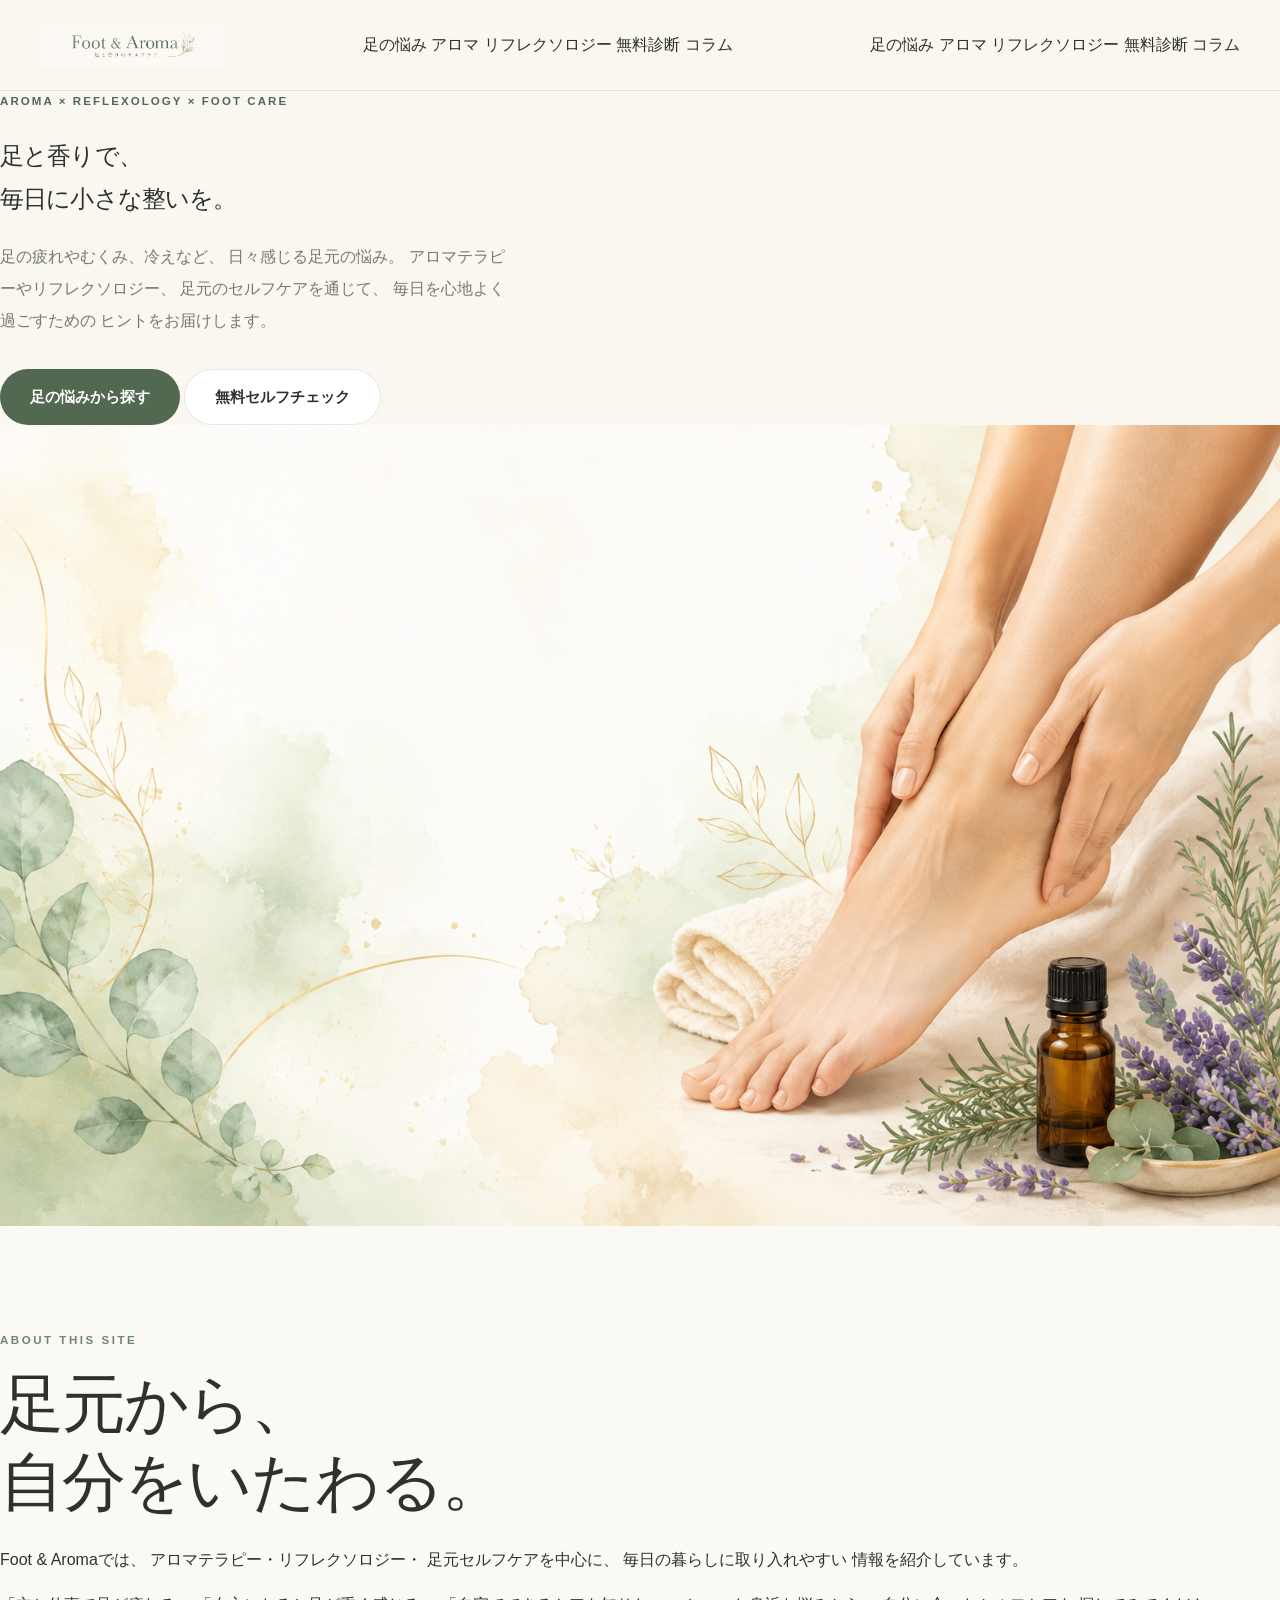
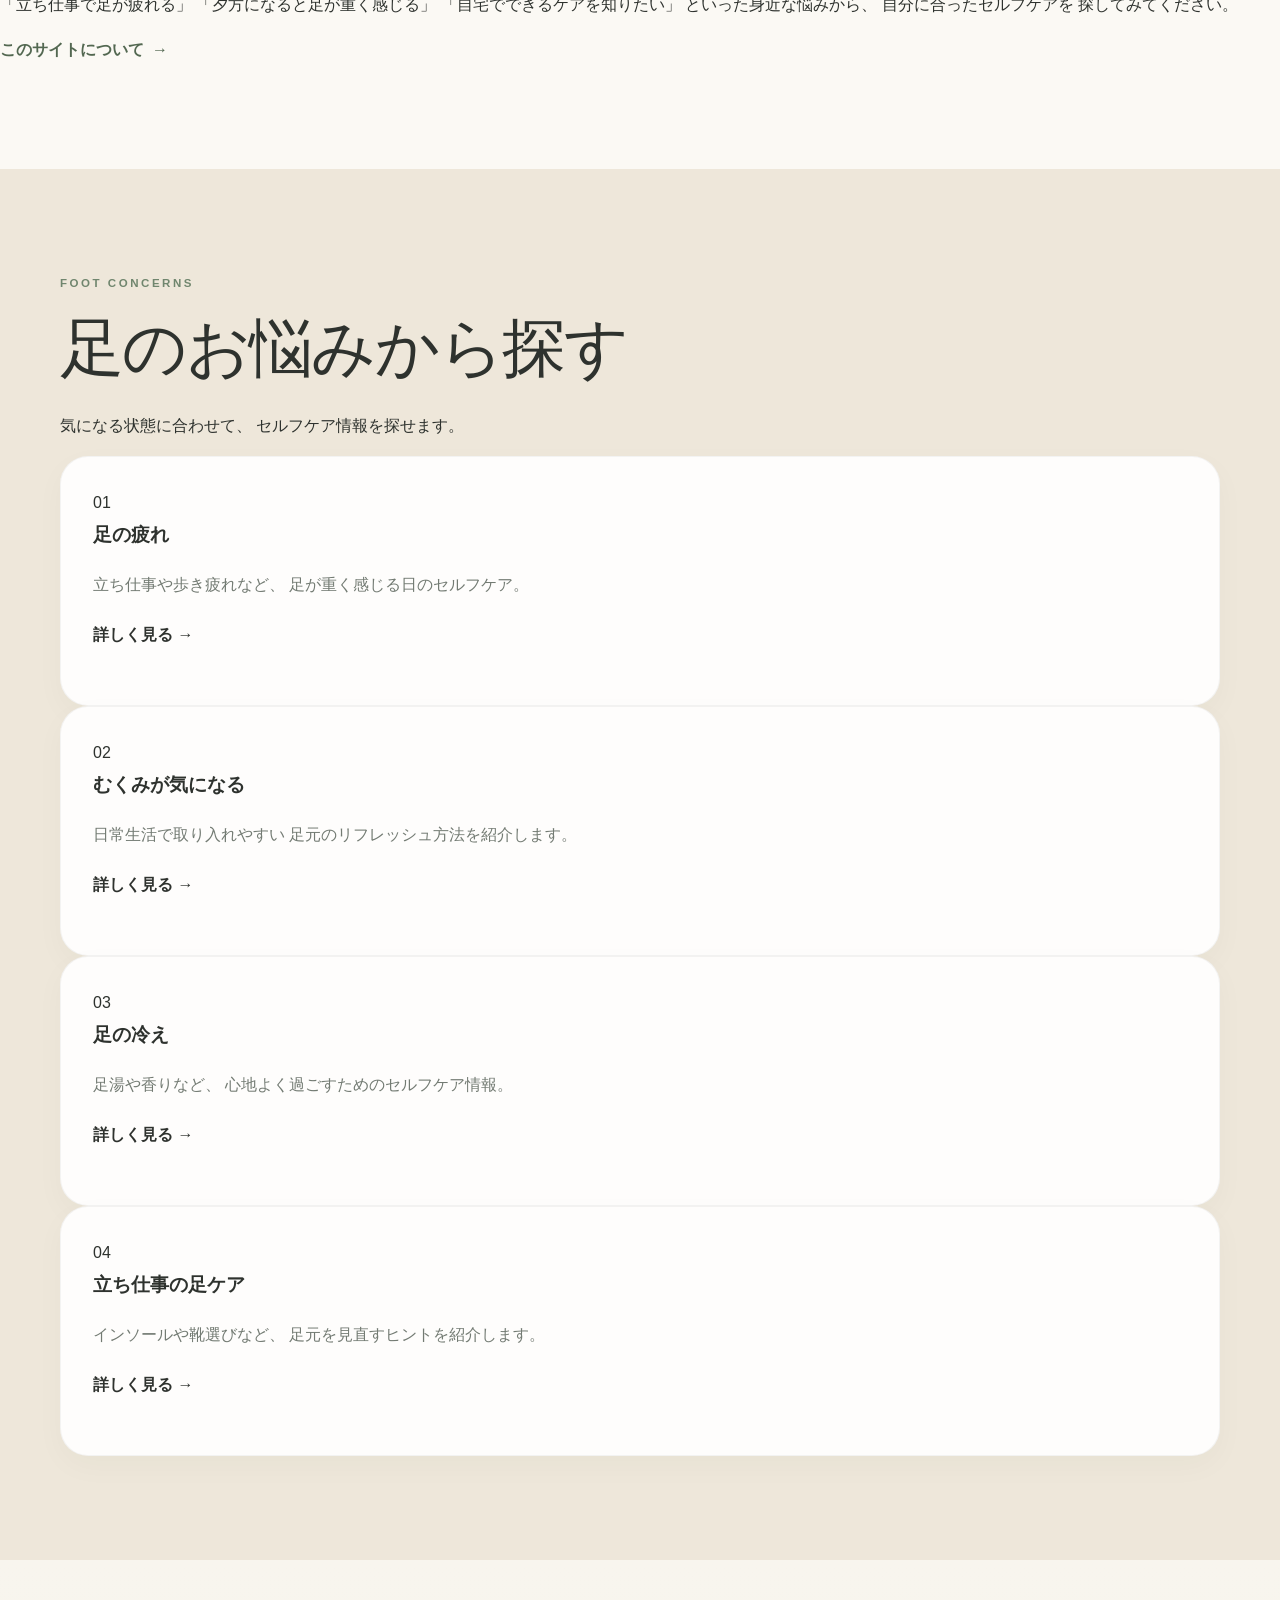
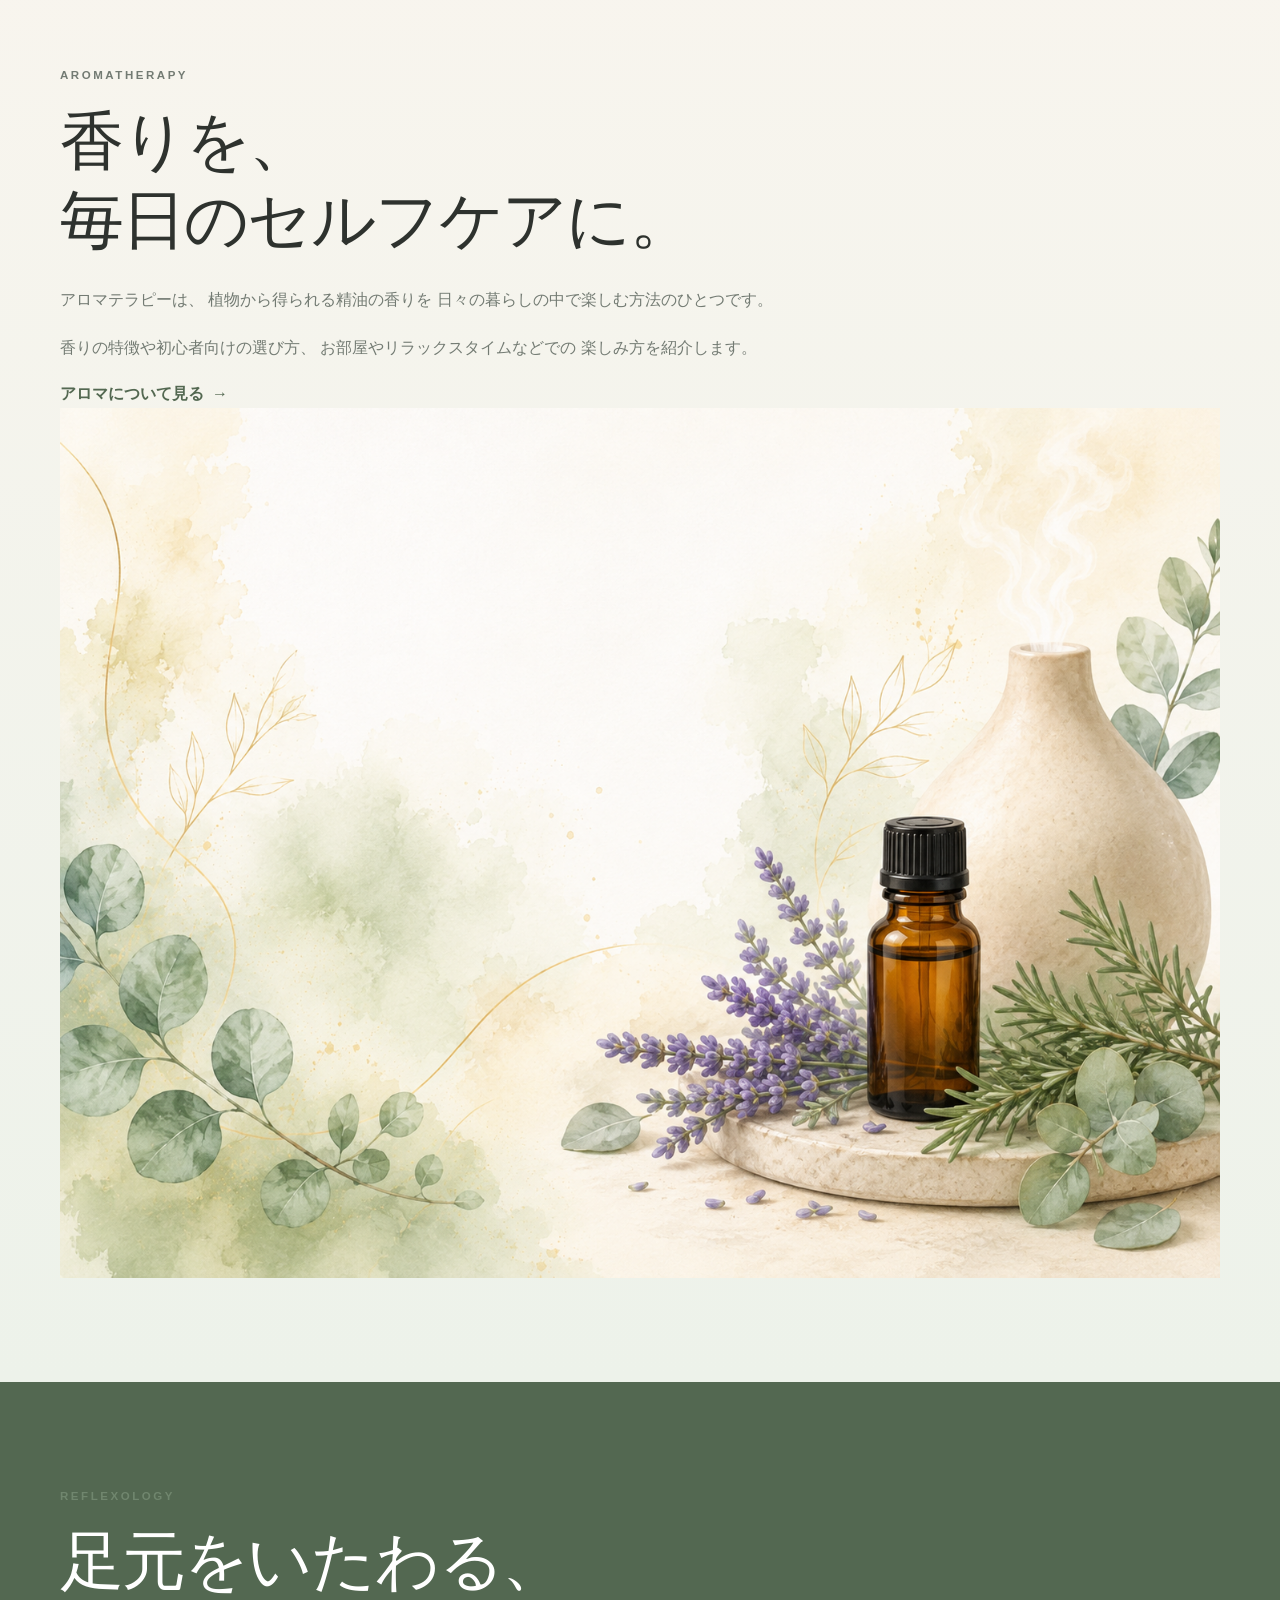
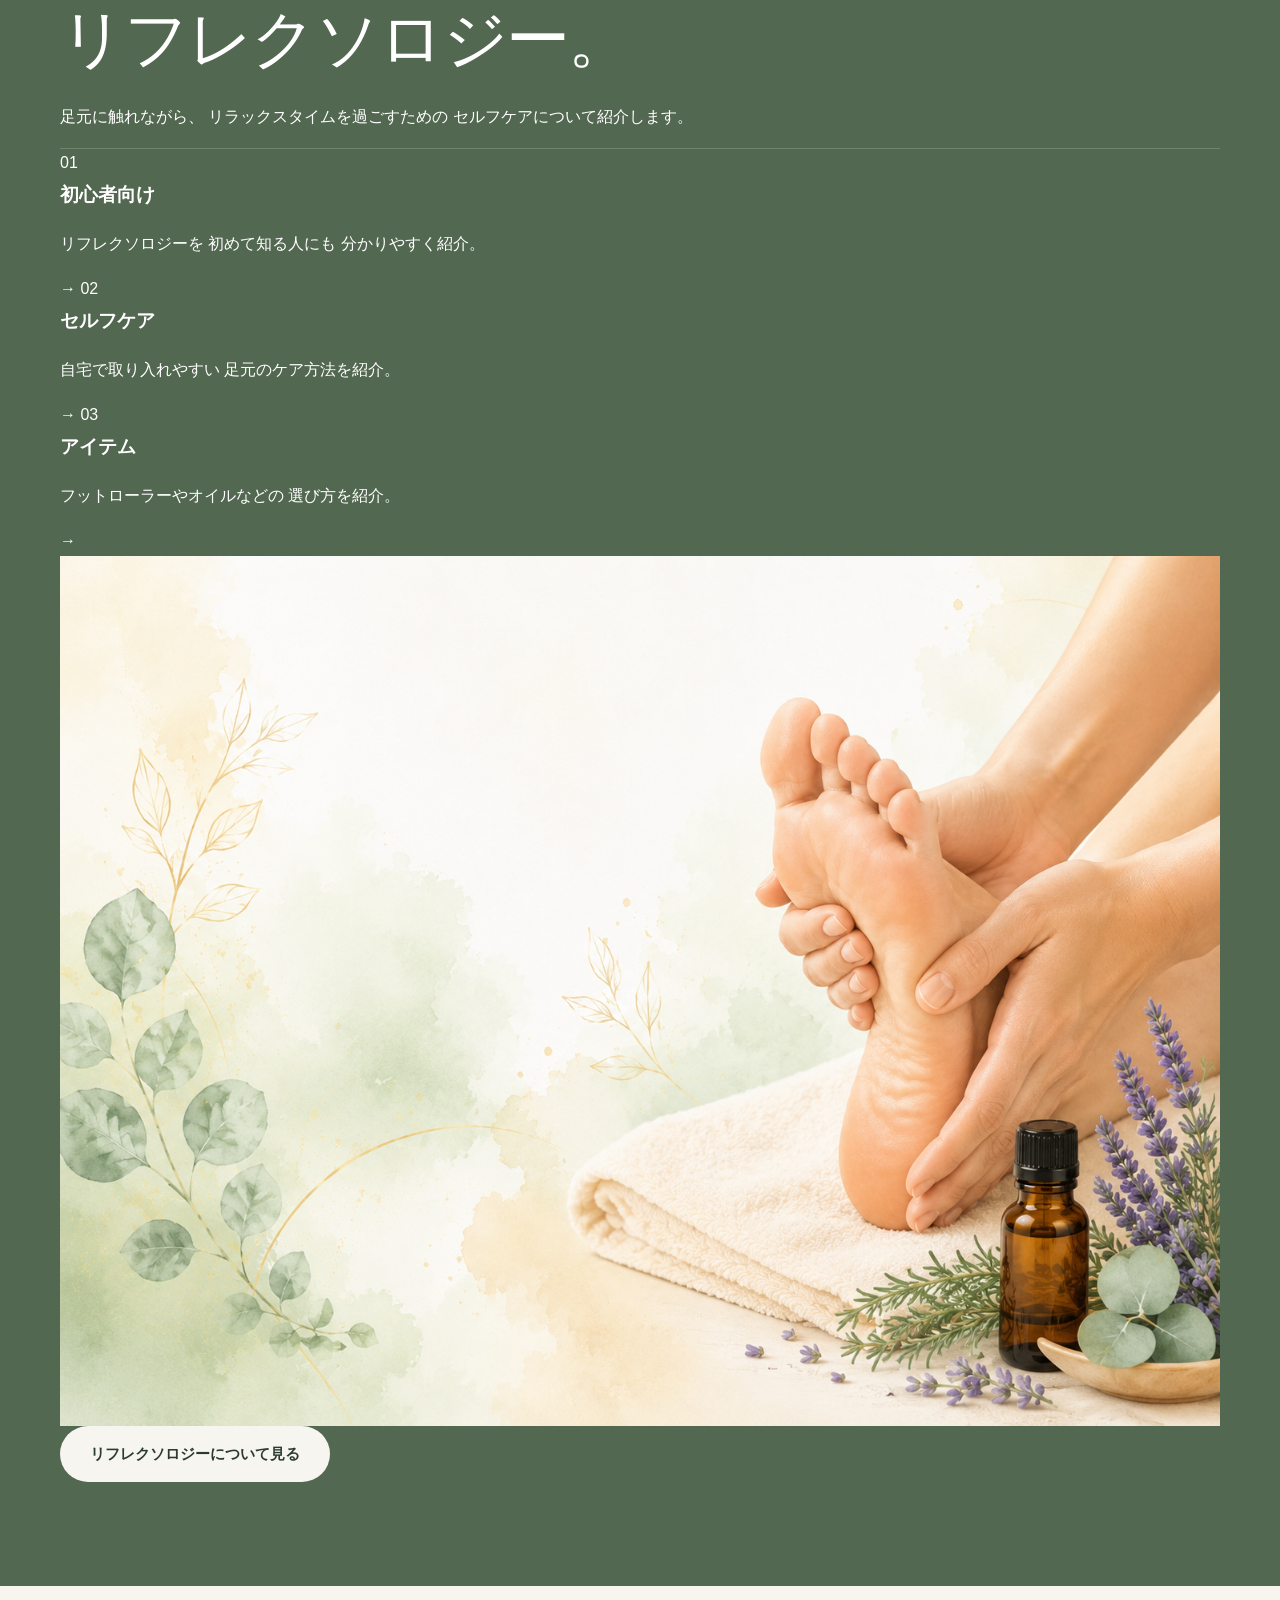
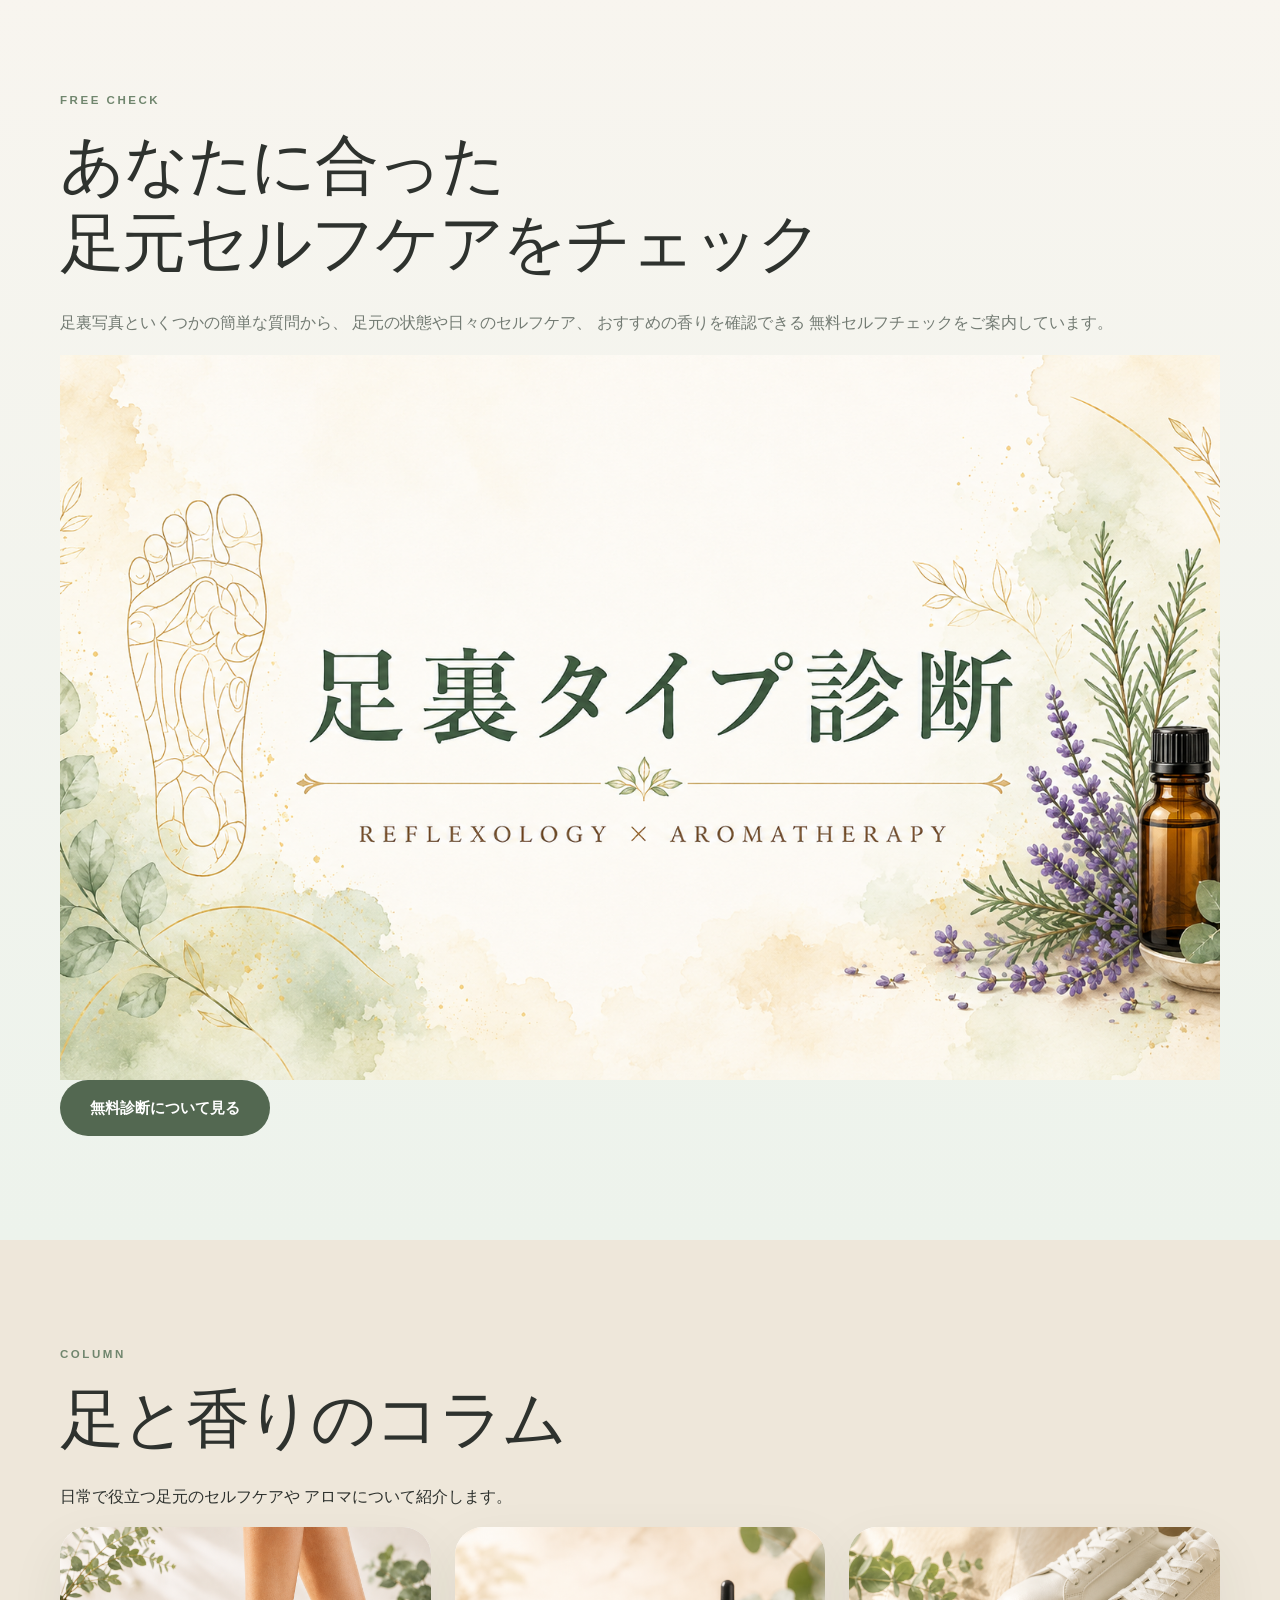
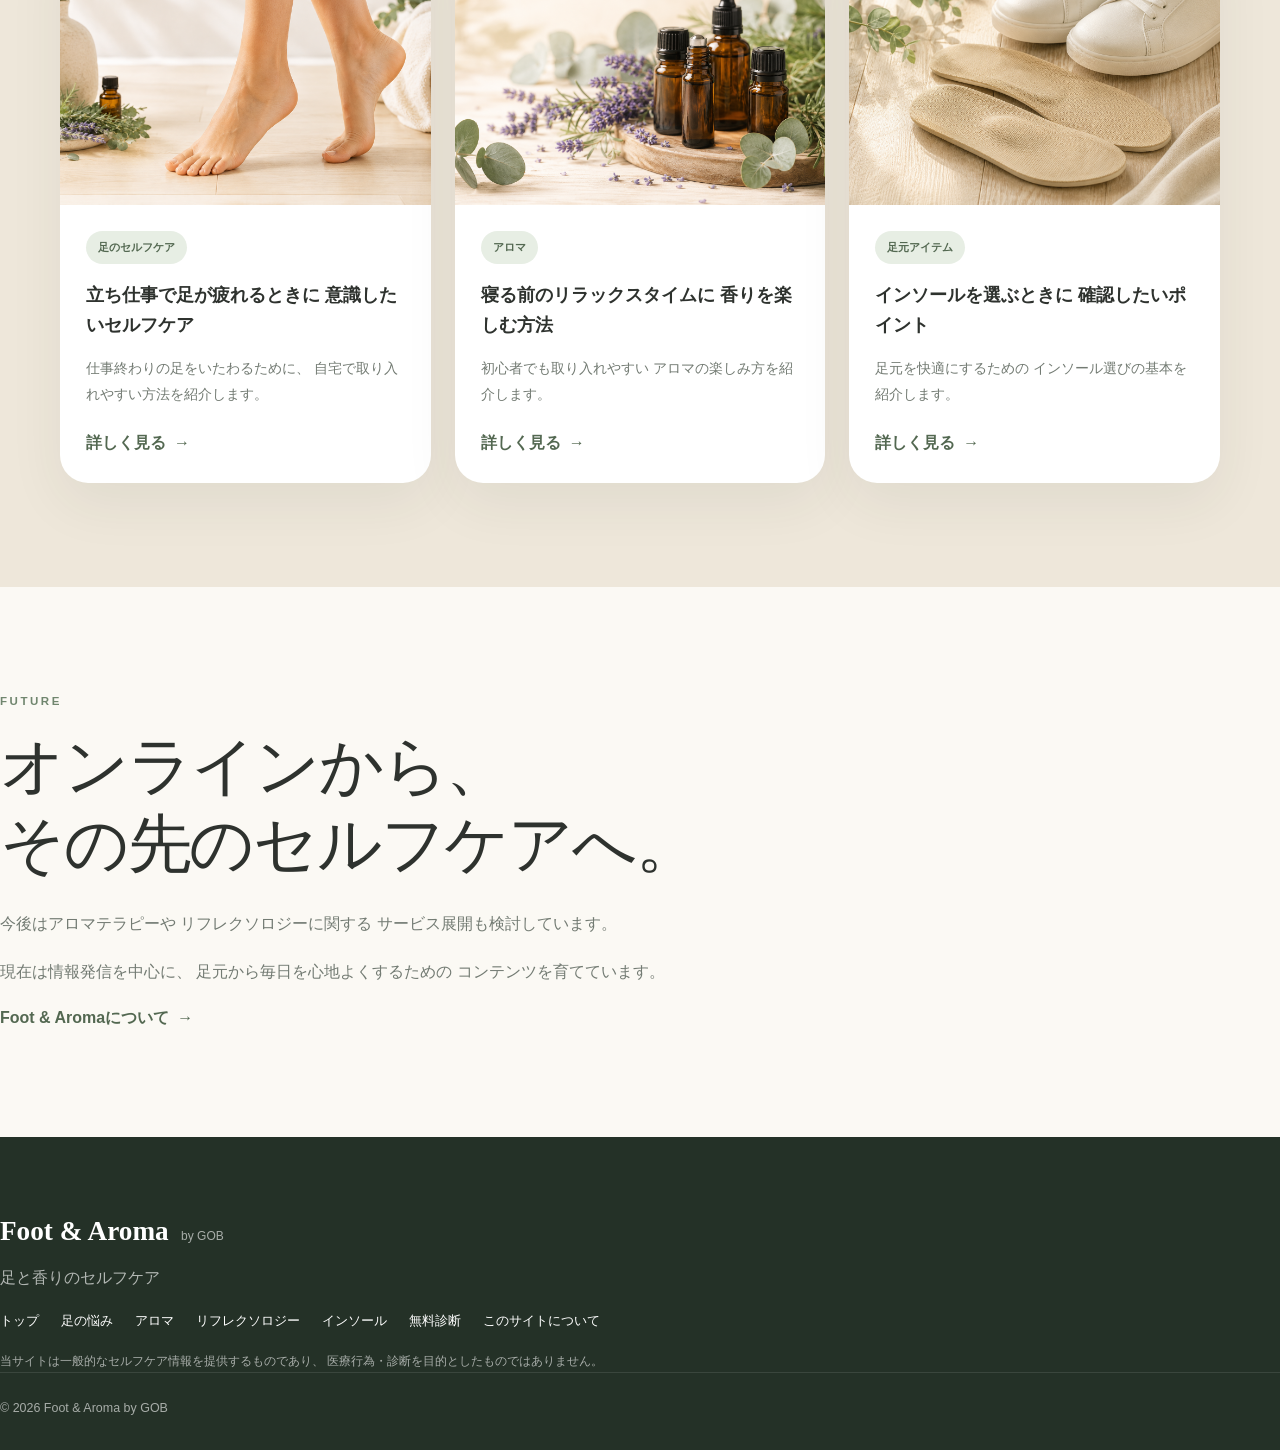
==== index.html @ 0598031c "Refactor HTML structure and content Updated various sections of the HTML document for improved clari" ====
<!DOCTYPE html>
<html lang="ja">
<head>
  <meta charset="UTF-8">

  <meta
    name="viewport"
    content="width=device-width, initial-scale=1.0"
  >

  <title>
    Foot & Aroma by GOB｜アロマ・リフレクソロジー・足元セルフケア
  </title>

  <meta
    name="description"
    content="足の疲れ・むくみ・冷えなど、毎日の足元の悩みに。アロマテラピー、リフレクソロジー、足元セルフケアを通じて、自分に合ったセルフケアを探せる情報サイトです。"
  >

  <link
    rel="canonical"
    href="https://gamikazu.github.io/foot-aroma-site/"
  >

  <meta property="og:type" content="website">
  <meta property="og:locale" content="ja_JP">

  <meta
    property="og:title"
    content="Foot & Aroma by GOB｜足と香りのセルフケア"
  >

  <meta
    property="og:description"
    content="足と香りで、毎日に小さな整いを。"
  >

  <meta
    property="og:url"
    content="https://gamikazu.github.io/foot-aroma-site/"
  >

  <meta
    property="og:site_name"
    content="Foot & Aroma by GOB"
  >

  <meta
    property="og:image"
    content="https://gamikazu.github.io/foot-aroma-site/hero-main.png"
  >

  <meta
    name="twitter:card"
    content="summary_large_image"
  >

  <meta
    name="twitter:title"
    content="Foot & Aroma by GOB"
  >

  <meta
    name="twitter:description"
    content="足と香りで、毎日に小さな整いを。"
  >

  <meta
    name="twitter:image"
    content="https://gamikazu.github.io/foot-aroma-site/hero-main.png"
  >

  <link rel="stylesheet" href="style.css">

  <script type="application/ld+json">
  {
    "@context": "https://schema.org",
    "@type": "WebSite",
    "name": "Foot & Aroma by GOB",
    "alternateName": "Foot & Aroma",
    "url": "https://gamikazu.github.io/foot-aroma-site/",
    "description": "アロマテラピー、リフレクソロジー、足元セルフケアを紹介する情報サイト",
    "inLanguage": "ja"
  }
  </script>
</head>

<body>

  <!-- =========================
       HEADER
  ========================== -->

  <header class="site-header">

    <div class="header-inner">

      <a
        class="site-logo"
        href="index.html"
        aria-label="Foot & Aroma トップ"
      >
        <img
          src="logo-simple.png"
          alt="Foot & Aroma"
        >
      </a>

      <nav
        class="desktop-nav"
        aria-label="メインナビゲーション"
      >
        <a href="#foot-care">足の悩み</a>
        <a href="#aroma">アロマ</a>
        <a href="#reflexology">リフレクソロジー</a>
        <a href="#diagnosis">無料診断</a>
        <a href="#column">コラム</a>
      </nav>

      <button
        class="menu-button"
        type="button"
        aria-label="メニューを開く"
        aria-expanded="false"
      >
        <span></span>
        <span></span>
        <span></span>
      </button>

      <nav
        class="mobile-nav"
        aria-label="スマートフォンメニュー"
      >
        <a href="#foot-care">足の悩み</a>
        <a href="#aroma">アロマ</a>
        <a href="#reflexology">リフレクソロジー</a>
        <a href="#diagnosis">無料診断</a>
        <a href="#column">コラム</a>
      </nav>

    </div>

  </header>


  <main>

    <!-- =========================
         HERO
    ========================== -->

    <section class="hero-section">

      <div class="hero-card">

        <div class="hero-copy">

          <p class="eyebrow">
            AROMA × REFLEXOLOGY × FOOT CARE
          </p>

          <h1>
            足と香りで、<br>
            毎日に小さな整いを。
          </h1>

          <p class="hero-description">
            足の疲れやむくみ、冷えなど、
            日々感じる足元の悩み。
            アロマテラピーやリフレクソロジー、
            足元のセルフケアを通じて、
            毎日を心地よく過ごすための
            ヒントをお届けします。
          </p>

          <div class="hero-buttons">

            <a
              href="foot-care.html"
              class="button button-primary"
            >
              足の悩みから探す
            </a>

            <a
              href="diagnosis.html"
              class="button button-secondary"
            >
              無料セルフチェック
            </a>

          </div>

        </div>

        <div class="hero-image-wrap">

          <img
            src="hero-main.png"
            alt="足元とアロマを組み合わせたセルフケアのイメージ"
            fetchpriority="high"
            decoding="async"
          >

        </div>

      </div>

    </section>


    <!-- =========================
         ABOUT
    ========================== -->

    <section class="section about-section">

      <div class="content-narrow">

        <p class="section-label">
          ABOUT THIS SITE
        </p>

        <h2 class="section-title">
          足元から、<br>
          自分をいたわる。
        </h2>

        <div class="long-copy">

          <p>
            Foot & Aromaでは、
            アロマテラピー・リフレクソロジー・
            足元セルフケアを中心に、
            毎日の暮らしに取り入れやすい
            情報を紹介しています。
          </p>

          <p>
            「立ち仕事で足が疲れる」
            「夕方になると足が重く感じる」
            「自宅でできるケアを知りたい」
            といった身近な悩みから、
            自分に合ったセルフケアを
            探してみてください。
          </p>

        </div>

        <a
          href="about.html"
          class="text-link"
        >
          このサイトについて
          <span>→</span>
        </a>

      </div>

    </section>


    <!-- =========================
         CONCERNS
    ========================== -->

    <section
      id="foot-care"
      class="section concerns-section"
    >

      <div class="container">

        <div class="section-header">

          <div>

            <p class="section-label">
              FOOT CONCERNS
            </p>

            <h2 class="section-title">
              足のお悩みから探す
            </h2>

          </div>

          <p class="section-subcopy">
            気になる状態に合わせて、
            セルフケア情報を探せます。
          </p>

        </div>


        <div class="concerns-grid">

          <a
            href="foot-care.html#fatigue"
            class="concern-card"
          >

            <div class="concern-card-title">
              <span>01</span>
              <h3>足の疲れ</h3>
            </div>

            <p>
              立ち仕事や歩き疲れなど、
              足が重く感じる日のセルフケア。
            </p>

            <strong>
              詳しく見る →
            </strong>

          </a>


          <a
            href="foot-care.html#swelling"
            class="concern-card"
          >

            <div class="concern-card-title">
              <span>02</span>
              <h3>むくみが気になる</h3>
            </div>

            <p>
              日常生活で取り入れやすい
              足元のリフレッシュ方法を紹介します。
            </p>

            <strong>
              詳しく見る →
            </strong>

          </a>


          <a
            href="foot-care.html#cold"
            class="concern-card"
          >

            <div class="concern-card-title">
              <span>03</span>
              <h3>足の冷え</h3>
            </div>

            <p>
              足湯や香りなど、
              心地よく過ごすためのセルフケア情報。
            </p>

            <strong>
              詳しく見る →
            </strong>

          </a>


          <a
            href="foot-care.html#standing"
            class="concern-card"
          >

            <div class="concern-card-title">
              <span>04</span>
              <h3>立ち仕事の足ケア</h3>
            </div>

            <p>
              インソールや靴選びなど、
              足元を見直すヒントを紹介します。
            </p>

            <strong>
              詳しく見る →
            </strong>

          </a>

        </div>

      </div>

    </section>


    <!-- =========================
         AROMA
    ========================== -->

    <section
      id="aroma"
      class="section aroma-section"
    >

      <div class="container">

        <div class="editorial-panel">

          <div class="editorial-copy">

            <p class="section-label">
              AROMATHERAPY
            </p>

            <h2 class="section-title">
              香りを、<br>
              毎日のセルフケアに。
            </h2>

            <p>
              アロマテラピーは、
              植物から得られる精油の香りを
              日々の暮らしの中で楽しむ方法のひとつです。
            </p>

            <p>
              香りの特徴や初心者向けの選び方、
              お部屋やリラックスタイムなどでの
              楽しみ方を紹介します。
            </p>

            <a
              href="aroma.html"
              class="text-link"
            >
              アロマについて見る
              <span>→</span>
            </a>

          </div>

          <a
            href="aroma.html"
            class="editorial-image clickable-image"
            aria-label="アロマについて見る"
          >

            <img
              src="category-aroma.png"
              alt="ラベンダーと精油を使ったアロマテラピー"
              loading="lazy"
              decoding="async"
            >

          </a>

        </div>

      </div>

    </section>


    <!-- =========================
         REFLEXOLOGY
    ========================== -->

    <section
      id="reflexology"
      class="section reflexology-section"
    >

      <div class="container">

        <div class="reflexology-heading">

          <div>

            <p class="section-label light-label">
              REFLEXOLOGY
            </p>

            <h2 class="section-title light-title">
              足元をいたわる、<br>
              リフレクソロジー。
            </h2>

          </div>

          <p>
            足元に触れながら、
            リラックスタイムを過ごすための
            セルフケアについて紹介します。
          </p>

        </div>


        <div class="reflexology-content">

          <div class="reflexology-list">

            <a
              href="reflexology.html"
              class="reflexology-item"
            >

              <span class="item-number">01</span>

              <div>
                <h3>初心者向け</h3>

                <p>
                  リフレクソロジーを
                  初めて知る人にも
                  分かりやすく紹介。
                </p>
              </div>

              <span class="item-arrow">→</span>

            </a>


            <a
              href="reflexology.html"
              class="reflexology-item"
            >

              <span class="item-number">02</span>

              <div>
                <h3>セルフケア</h3>

                <p>
                  自宅で取り入れやすい
                  足元のケア方法を紹介。
                </p>
              </div>

              <span class="item-arrow">→</span>

            </a>


            <a
              href="reflexology.html"
              class="reflexology-item"
            >

              <span class="item-number">03</span>

              <div>
                <h3>アイテム</h3>

                <p>
                  フットローラーやオイルなどの
                  選び方を紹介。
                </p>
              </div>

              <span class="item-arrow">→</span>

            </a>

          </div>


          <a
            href="reflexology.html"
            class="reflexology-image clickable-image"
            aria-label="リフレクソロジーについて見る"
          >

            <img
              src="category-reflexology.png"
              alt="足元をケアするリフレクソロジー"
              loading="lazy"
              decoding="async"
            >

          </a>

        </div>


        <a
          href="reflexology.html"
          class="button button-light reflexology-button"
        >
          リフレクソロジーについて見る
        </a>

      </div>

    </section>


    <!-- =========================
         FREE CHECK
    ========================== -->

    <section
      id="diagnosis"
      class="section diagnosis-section"
    >

      <div class="container">

        <div class="diagnosis-panel">

          <div class="diagnosis-copy">

            <p class="section-label">
              FREE CHECK
            </p>

            <h2 class="section-title">
              あなたに合った<br>
              足元セルフケアをチェック
            </h2>

            <p>
              足裏写真といくつかの簡単な質問から、
              足元の状態や日々のセルフケア、
              おすすめの香りを確認できる
              無料セルフチェックをご案内しています。
            </p>

          </div>


          <a
            href="diagnosis.html"
            class="diagnosis-image clickable-image"
            aria-label="無料診断について見る"
          >

            <img
              src="diagnosis-banner.png"
              alt="足裏タイプ診断とアロマテラピー"
              loading="lazy"
              decoding="async"
            >

          </a>


          <div class="diagnosis-button-wrap">

            <a
              href="diagnosis.html"
              class="button button-primary"
            >
              無料診断について見る
            </a>

          </div>

        </div>

      </div>

    </section>


    <!-- =========================
         COLUMN
    ========================== -->

    <section
      id="column"
      class="section column-section"
    >

      <div class="container">

        <div class="section-header">

          <div>

            <p class="section-label">
              COLUMN
            </p>

            <h2 class="section-title">
              足と香りのコラム
            </h2>

          </div>

          <p class="section-subcopy">
            日常で役立つ足元のセルフケアや
            アロマについて紹介します。
          </p>

        </div>


        <div class="column-grid">

          <article class="column-card">

            <a
              href="foot-care.html#fatigue"
              class="column-image clickable-image"
            >

              <img
                src="column-footcare.png"
                alt="足の疲れや立ち仕事後のセルフケア"
                loading="lazy"
              >

            </a>

            <div class="column-body">

              <span class="category-badge">
                足のセルフケア
              </span>

              <h3>
                立ち仕事で足が疲れるときに
                意識したいセルフケア
              </h3>

              <p>
                仕事終わりの足をいたわるために、
                自宅で取り入れやすい方法を紹介します。
              </p>

              <a
                href="foot-care.html#fatigue"
                class="text-link"
              >
                詳しく見る
                <span>→</span>
              </a>

            </div>

          </article>


          <article class="column-card">

            <a
              href="aroma.html"
              class="column-image clickable-image"
            >

              <img
                src="column-aroma.png"
                alt="アロマオイルとラベンダー"
                loading="lazy"
              >

            </a>

            <div class="column-body">

              <span class="category-badge">
                アロマ
              </span>

              <h3>
                寝る前のリラックスタイムに
                香りを楽しむ方法
              </h3>

              <p>
                初心者でも取り入れやすい
                アロマの楽しみ方を紹介します。
              </p>

              <a
                href="aroma.html"
                class="text-link"
              >
                詳しく見る
                <span>→</span>
              </a>

            </div>

          </article>


          <article class="column-card">

            <a
              href="insole.html"
              class="column-image clickable-image"
            >

              <img
                src="column-insole.png"
                alt="靴とインソール"
                loading="lazy"
              >

            </a>

            <div class="column-body">

              <span class="category-badge">
                足元アイテム
              </span>

              <h3>
                インソールを選ぶときに
                確認したいポイント
              </h3>

              <p>
                足元を快適にするための
                インソール選びの基本を紹介します。
              </p>

              <a
                href="insole.html"
                class="text-link"
              >
                詳しく見る
                <span>→</span>
              </a>

            </div>

          </article>

        </div>

      </div>

    </section>


    <!-- =========================
         FUTURE
    ========================== -->

    <section class="section future-section">

      <div class="content-narrow">

        <p class="section-label">
          FUTURE
        </p>

        <h2 class="section-title">
          オンラインから、<br>
          その先のセルフケアへ。
        </h2>

        <div class="long-copy">

          <p>
            今後はアロマテラピーや
            リフレクソロジーに関する
            サービス展開も検討しています。
          </p>

          <p>
            現在は情報発信を中心に、
            足元から毎日を心地よくするための
            コンテンツを育てています。
          </p>

        </div>

        <a
          href="about.html"
          class="text-link"
        >
          Foot & Aromaについて
          <span>→</span>
        </a>

      </div>

    </section>

  </main>


  <!-- =========================
       FOOTER
  ========================== -->

  <footer class="site-footer">

    <div class="footer-inner">

      <div class="footer-brand">

        <strong>
          Foot & Aroma
        </strong>

        <span>
          by GOB
        </span>

        <p>
          足と香りのセルフケア
        </p>

      </div>


      <nav class="footer-nav">

        <a href="index.html">トップ</a>
        <a href="foot-care.html">足の悩み</a>
        <a href="aroma.html">アロマ</a>
        <a href="reflexology.html">リフレクソロジー</a>
        <a href="insole.html">インソール</a>
        <a href="diagnosis.html">無料診断</a>
        <a href="about.html">このサイトについて</a>

      </nav>


      <p class="footer-note">
        当サイトは一般的なセルフケア情報を提供するものであり、
        医療行為・診断を目的としたものではありません。
      </p>


      <p class="copyright">
        © 2026 Foot & Aroma by GOB
      </p>

    </div>

  </footer>


  <script>
    const menuButton = document.querySelector(".menu-button");
    const mobileNav = document.querySelector(".mobile-nav");

    if (menuButton && mobileNav) {
      menuButton.addEventListener("click", () => {

        const isOpen =
          mobileNav.classList.toggle("is-open");

        menuButton.setAttribute(
          "aria-expanded",
          isOpen ? "true" : "false"
        );

      });

      mobileNav
        .querySelectorAll("a")
        .forEach((link) => {

          link.addEventListener("click", () => {

            mobileNav.classList.remove("is-open");

            menuButton.setAttribute(
              "aria-expanded",
              "false"
            );

          });

        });
    }
  </script>

</body>
</html>
---- style.css ----
/* =========================================================
   Foot & Aroma by GOB
   PREMIUM RESPONSIVE STYLE
========================================================= */

:root {
  --bg: #faf7f0;
  --bg-soft: #f7f3eb;
  --beige: #eee7da;
  --beige-soft: #f3ede3;

  --sage: #e7eee4;
  --sage-2: #edf3eb;

  --green: #536851;
  --green-dark: #2c3b30;
  --green-deep: #243127;

  --text: #2e322e;
  --muted: #737b73;

  --white: #ffffff;

  --line: rgba(46, 50, 46, 0.11);
  --light-line: rgba(255, 255, 255, 0.17);

  --shadow:
    0 20px 55px rgba(42, 52, 44, 0.07);

  --container: 1160px;
}


/* RESET */

* {
  box-sizing: border-box;
}

html {
  scroll-behavior: smooth;
}

body {
  margin: 0;

  background: var(--bg);

  color: var(--text);

  font-family:
    -apple-system,
    BlinkMacSystemFont,
    "Segoe UI",
    "Hiragino Sans",
    "Yu Gothic",
    Meiryo,
    sans-serif;

  line-height: 1.8;

  -webkit-font-smoothing: antialiased;
}

img {
  display: block;

  width: 100%;

  height: auto;
}

a {
  color: inherit;

  text-decoration: none;
}

button {
  font: inherit;
}

h1,
h2,
h3,
p {
  margin-top: 0;
}

h1,
h2 {
  font-family:
    "Yu Mincho",
    "Hiragino Mincho ProN",
    Georgia,
    serif;

  font-weight: 500;

  letter-spacing: -0.035em;
}


.container {
  width:
    min(
      var(--container),
      calc(100% - 56px)
    );

  margin-inline: auto;
}


.narrow-container {
  max-width: 820px;
}


.section {
  padding: 104px 0;
}


/* TYPOGRAPHY */

.section-label {
  margin-bottom: 16px;

  color: #70866e;

  font-size: 0.72rem;

  font-weight: 800;

  letter-spacing: 0.22em;
}


.section-title {
  margin-bottom: 24px;

  font-size:
    clamp(
      2.7rem,
      5vw,
      4.6rem
    );

  line-height: 1.22;
}


.section-description {
  max-width: 430px;

  margin: 0;

  color: var(--muted);

  line-height: 1.95;
}


.section-head {
  margin-bottom: 46px;

  display: flex;

  align-items: end;

  justify-content: space-between;

  gap: 60px;
}


.text-link {
  display: inline-flex;

  align-items: center;

  gap: 8px;

  color: var(--green);

  font-weight: 700;
}


.text-link span {
  transition: transform 0.2s ease;
}


.text-link:hover span {
  transform: translateX(4px);
}


/* BUTTON */

.button {
  min-height: 56px;

  padding: 0 30px;

  display: inline-flex;

  align-items: center;

  justify-content: center;

  border-radius: 999px;

  font-size: 0.92rem;

  font-weight: 700;

  transition:
    transform 0.2s ease,
    opacity 0.2s ease;
}


.button:hover {
  transform: translateY(-2px);
}


.button-primary {
  color: #fff;

  background: var(--green);
}


.button-secondary {
  color: var(--text);

  background: #fff;

  border: 1px solid var(--line);
}


.button-light {
  color: var(--green-dark);

  background: #f6f5ef;
}


/* IMAGE LINKS */

.image-link {
  display: block;

  overflow: hidden;
}


.image-link img {
  transition:
    transform 0.4s ease,
    opacity 0.4s ease;
}


@media (hover: hover) {

  .image-link:hover img {
    transform: scale(1.025);

    opacity: 0.96;
  }

}


/* HEADER */

.site-header {
  position: sticky;

  top: 0;

  z-index: 1000;

  background:
    rgba(
      250,
      247,
      240,
      0.95
    );

  backdrop-filter: blur(15px);

  border-bottom:
    1px solid var(--line);
}


.header-inner {
  width:
    min(
      1200px,
      calc(100% - 48px)
    );

  min-height: 90px;

  margin-inline: auto;

  display: flex;

  align-items: center;

  justify-content: space-between;

  gap: 36px;
}


.site-logo {
  flex-shrink: 0;
}


.site-logo img {
  width: 185px;

  height: auto;
}


.global-nav {
  display: flex;

  align-items: center;

  gap: 28px;

  font-size: 0.82rem;

  font-weight: 700;
}


.global-nav a {
  padding: 10px 0;
}


.menu-button {
  display: none;

  width: 48px;

  height: 48px;

  padding: 8px;

  border: 0;

  background: transparent;

  cursor: pointer;
}


.menu-button span {
  display: block;

  width: 100%;

  height: 2px;

  margin: 7px 0;

  background: var(--text);
}


/* HERO */

.hero {
  padding: 54px 0 78px;

  background:
    linear-gradient(
      180deg,
      #faf7ef 0%,
      #f1ebdf 100%
    );
}


.hero-shell {
  width:
    min(
      1200px,
      calc(100% - 48px)
    );

  margin-inline: auto;

  padding: 56px;

  display: grid;

  grid-template-columns:
    minmax(0, 0.92fr)
    minmax(0, 1.08fr);

  gap: 60px;

  align-items: center;

  background:
    rgba(
      255,
      255,
      255,
      0.75
    );

  border:
    1px solid rgba(
      46,
      50,
      46,
      0.08
    );

  border-radius: 42px;

  box-shadow: var(--shadow);
}


.hero-copy {
  min-width: 0;
}


.eyebrow {
  margin-bottom: 23px;

  color: var(--green);

  font-size: 0.72rem;

  font-weight: 800;

  letter-spacing: 0.18em;
}


.hero h1 {
  margin-bottom: 30px;

  font-size:
    clamp(
      3rem,
      5vw,
      5.25rem
    );

  line-height: 1.14;
}


.hero-description {
  max-width: 520px;

  margin-bottom: 32px;

  color: var(--muted);

  line-height: 2;
}


.hero-actions {
  display: flex;

  flex-wrap: wrap;

  gap: 13px;
}


.hero-visual {
  min-width: 0;

  overflow: hidden;

  border-radius: 28px;
}


.hero-visual img {
  width: 100%;

  aspect-ratio: 4 / 4.35;

  object-fit: cover;
}


/* ABOUT */

.about-section {
  background: #fbf9f4;
}


.about-copy p {
  margin-bottom: 22px;

  color: var(--muted);

  line-height: 2;
}


/* CONCERNS */

.concerns-section {
  background: var(--beige);
}


.concern-grid {
  display: grid;

  grid-template-columns:
    repeat(
      2,
      minmax(0, 1fr)
    );

  gap: 22px;
}


.concern-card {
  min-height: 250px;

  padding: 32px;

  display: flex;

  flex-direction: column;

  background:
    rgba(
      255,
      255,
      255,
      0.92
    );

  border-radius: 28px;

  border:
    1px solid rgba(
      46,
      50,
      46,
      0.05
    );

  box-shadow:
    0 10px 30px
    rgba(
      45,
      52,
      46,
      0.03
    );

  transition:
    transform 0.25s ease,
    box-shadow 0.25s ease;
}


.concern-card:hover {
  transform: translateY(-3px);

  box-shadow:
    0 18px 35px
    rgba(
      45,
      52,
      46,
      0.07
    );
}


.concern-heading {
  margin-bottom: 18px;

  display: flex;

  align-items: center;

  gap: 14px;
}


.concern-heading span {
  flex-shrink: 0;

  color: #789076;

  font-size: 0.74rem;

  font-weight: 800;

  letter-spacing: 0.14em;
}


.concern-heading h3 {
  margin: 0;

  font-size: 1.28rem;
}


.concern-card p {
  margin-bottom: 22px;

  color: var(--muted);
}


.card-link {
  margin-top: auto;

  color: var(--green);

  font-weight: 700;
}


/* AROMA */

.aroma-section {
  background:
    linear-gradient(
      180deg,
      #f8f5ee,
      #edf2ea
    );
}


.editorial-card {
  padding: 52px;

  display: grid;

  grid-template-columns:
    minmax(0, 0.9fr)
    minmax(0, 1.1fr);

  gap: 52px;

  align-items: center;

  background:
    rgba(
      255,
      255,
      255,
      0.75
    );

  border:
    1px solid rgba(
      46,
      50,
      46,
      0.07
    );

  border-radius: 38px;

  box-shadow: var(--shadow);
}


.editorial-copy p {
  color: var(--muted);

  line-height: 2;
}


.editorial-image {
  border-radius: 26px;
}


.editorial-image img {
  aspect-ratio: 4 / 3;

  object-fit: cover;
}


/* REFLEXOLOGY */

.reflexology-section {
  color: #fff;

  background: var(--green);
}


.section-label-light {
  color: #c5d1c5;
}


.light-title {
  color: #fff;
}


.reflexology-header {
  margin-bottom: 42px;

  display: grid;

  grid-template-columns:
    minmax(0, 1fr)
    minmax(0, 0.8fr);

  gap: 50px;

  align-items: end;
}


.reflexology-description {
  margin: 0;

  color:
    rgba(
      255,
      255,
      255,
      0.74
    );

  line-height: 1.95;
}


.reflexology-layout {
  display: grid;

  grid-template-columns:
    minmax(0, 0.9fr)
    minmax(0, 1.1fr);

  gap: 48px;

  align-items: center;
}


.reflexology-list {
  border-top:
    1px solid var(--light-line);
}


.reflexology-row {
  min-height: 105px;

  padding: 19px 0;

  display: grid;

  grid-template-columns:
    44px
    minmax(0, 1fr)
    30px;

  gap: 14px;

  align-items: center;

  border-bottom:
    1px solid var(--light-line);
}


.reflexology-number {
  color: #c4d0c5;

  font-size: 0.72rem;
}


.reflexology-row h3 {
  margin-bottom: 5px;

  font-size: 1.15rem;
}


.reflexology-row p {
  margin: 0;

  color:
    rgba(
      255,
      255,
      255,
      0.7
    );

  font-size: 0.88rem;

  line-height: 1.7;
}


.reflexology-arrow {
  text-align: right;

  color:
    rgba(
      255,
      255,
      255,
      0.75
    );
}


.reflexology-image {
  border-radius: 28px;
}


.reflexology-image img {
  aspect-ratio: 4 / 3;

  object-fit: cover;
}


.reflexology-action {
  margin-top: 34px;
}


/* DIAGNOSIS */

.diagnosis-section {
  background:
    linear-gradient(
      180deg,
      #f8f5ef,
      #edf3ec
    );
}


.diagnosis-card {
  max-width: 980px;

  margin-inline: auto;

  padding: 52px;

  display: grid;

  grid-template-columns:
    minmax(0, 0.9fr)
    minmax(0, 1.1fr);

  grid-template-areas:
    "copy image"
    "action image";

  column-gap: 48px;

  align-items: center;

  background:
    rgba(
      255,
      255,
      255,
      0.84
    );

  border-radius: 38px;

  border:
    1px solid rgba(
      46,
      50,
      46,
      0.07
    );

  box-shadow: var(--shadow);
}


.diagnosis-copy {
  grid-area: copy;

  min-width: 0;
}


.diagnosis-title {
  font-size:
    clamp(
      2.4rem,
      4vw,
      4rem
    );
}


.diagnosis-copy > p:last-child {
  color: var(--muted);

  line-height: 2;
}


.diagnosis-image {
  grid-area: image;

  border-radius: 26px;
}


.diagnosis-image img {
  aspect-ratio: 16 / 10;

  object-fit: cover;
}


.diagnosis-action {
  grid-area: action;

  margin-top: 26px;
}


/* COLUMN */

.column-section {
  background: var(--beige);
}


.column-grid {
  display: grid;

  grid-template-columns:
    repeat(
      3,
      minmax(0, 1fr)
    );

  gap: 24px;
}


.column-card {
  overflow: hidden;

  display: flex;

  flex-direction: column;

  background: #fff;

  border-radius: 28px;

  box-shadow: var(--shadow);
}


.column-image img {
  aspect-ratio: 4 / 3;

  object-fit: cover;
}


.column-body {
  padding: 26px;

  display: flex;

  flex: 1;

  flex-direction: column;
}


.category-badge {
  align-self: flex-start;

  margin-bottom: 16px;

  padding: 6px 12px;

  color: var(--green);

  background: var(--sage);

  border-radius: 999px;

  font-size: 0.7rem;

  font-weight: 700;
}


.column-body h3 {
  margin-bottom: 16px;

  font-size: 1.14rem;

  line-height: 1.65;
}


.column-body p {
  margin-bottom: 21px;

  color: var(--muted);

  font-size: 0.9rem;

  line-height: 1.8;
}


.column-body .text-link {
  margin-top: auto;
}


/* FUTURE */

.future-section {
  background: #fbf9f4;
}


.future-section p:not(.section-label) {
  color: var(--muted);

  line-height: 2;
}


/* FOOTER */

.site-footer {
  padding: 70px 0 30px;

  color: #fff;

  background: var(--green-deep);
}


.footer-grid {
  display: grid;

  grid-template-columns:
    minmax(0, 1fr)
    auto;

  gap: 36px;
}


.footer-brand strong {
  display: inline-block;

  font-family:
    Georgia,
    "Yu Mincho",
    serif;

  font-size: 1.7rem;
}


.footer-brand span {
  margin-left: 8px;

  color:
    rgba(
      255,
      255,
      255,
      0.6
    );

  font-size: 0.75rem;
}


.footer-brand p {
  margin-top: 8px;

  color:
    rgba(
      255,
      255,
      255,
      0.65
    );
}


.footer-nav {
  display: flex;

  flex-wrap: wrap;

  gap: 15px 22px;

  font-size: 0.8rem;
}


.footer-note,
.copyright {
  grid-column: 1 / -1;

  color:
    rgba(
      255,
      255,
      255,
      0.6
    );

  font-size: 0.78rem;
}


.footer-note {
  max-width: 720px;

  margin: 18px 0 0;
}


.copyright {
  margin: 0;

  padding-top: 24px;

  border-top:
    1px solid
    rgba(
      255,
      255,
      255,
      0.1
    );
}


/* TABLET */

@media (max-width: 900px) {

  .global-nav {
    display: none;

    position: absolute;

    top: 80px;
    left: 18px;
    right: 18px;

    padding: 12px 18px;

    flex-direction: column;

    align-items: stretch;

    gap: 0;

    background: #fffdf8;

    border-radius: 22px;

    box-shadow: var(--shadow);
  }


  .global-nav.is-open {
    display: flex;
  }


  .global-nav a {
    padding: 14px 4px;

    border-bottom:
      1px solid var(--line);
  }


  .global-nav a:last-child {
    border-bottom: 0;
  }


  .menu-button {
    display: block;
  }


  .hero-shell {
    grid-template-columns: 1fr;
  }


  .editorial-card,
  .reflexology-header,
  .reflexology-layout,
  .diagnosis-card {
    grid-template-columns: 1fr;
  }


  .diagnosis-card {
    grid-template-areas:
      "copy"
      "image"
      "action";
  }


  .column-grid {
    grid-template-columns: 1fr;
  }

}


/* =========================================================
   MOBILE
========================================================= */

@media (max-width: 640px) {

  html,
  body {
    overflow-x: hidden;
  }


  .container {
    width: calc(100% - 30px);
  }


  .section {
    padding: 68px 0;
  }


  .mobile-break {
    display: block;
  }


  /* HEADER */

  .header-inner {
    width: calc(100% - 30px);

    min-height: 92px;
  }


  .site-logo img {
    width: 180px;

    max-width: 58vw;
  }


  .menu-button {
    width: 46px;

    height: 46px;

    flex-shrink: 0;
  }


  .global-nav {
    top: 83px;
  }


  /* TYPOGRAPHY */

  .section-label {
    margin-bottom: 13px;

    font-size: 0.68rem;

    line-height: 1.4;

    letter-spacing: 0.18em;
  }


  .section-title {
    margin-bottom: 20px;

    font-size: 2.22rem;

    line-height: 1.34;

    word-break: normal;

    overflow-wrap: break-word;
  }


  .section-head {
    margin-bottom: 30px;

    display: block;
  }


  .section-description {
    margin-top: 16px;

    max-width: none;

    font-size: 0.91rem;

    line-height: 1.9;
  }


  /* HERO */

  .hero {
    padding: 30px 0 54px;
  }


  .hero-shell {
    width: calc(100% - 28px);

    max-width: calc(100% - 28px);

    padding: 32px 22px 22px;

    display: flex;

    flex-direction: column;

    gap: 24px;

    overflow: hidden;

    border-radius: 30px;
  }


  .hero-copy,
  .hero-actions,
  .hero-visual {
    width: 100%;

    max-width: 100%;

    min-width: 0;
  }


  .eyebrow {
    margin-bottom: 19px;

    font-size: 0.62rem;

    line-height: 1.6;

    letter-spacing: 0.14em;
  }


  .hero h1 {
    width: 100%;

    margin-bottom: 22px;

    font-size: 2.35rem;

    line-height: 1.32;

    word-break: normal;

    overflow-wrap: break-word;
  }


  .hero-description {
    width: 100%;

    margin-bottom: 24px;

    font-size: 0.91rem;

    line-height: 1.95;

    white-space: normal;
  }


  .hero-actions {
    display: flex;

    flex-direction: column;

    gap: 11px;
  }


  .hero-actions .button {
    width: 100%;
  }


  .hero-visual {
    order: 2;

    border-radius: 22px;
  }


  .hero-visual img {
    width: 100%;

    aspect-ratio: 16 / 10;

    object-fit: cover;
  }


  /* ABOUT */

  .about-copy p {
    margin-bottom: 20px;

    font-size: 0.92rem;

    line-height: 1.95;
  }


  /* CONCERNS */

  .concern-grid {
    grid-template-columns: 1fr;

    gap: 17px;
  }


  .concern-card {
    min-height: 0;

    padding: 24px 22px;

    border-radius: 25px;
  }


  .concern-heading {
    margin-bottom: 13px;

    gap: 11px;
  }


  .concern-heading span {
    font-size: 0.7rem;
  }


  .concern-heading h3 {
    font-size: 1.15rem;

    line-height: 1.4;
  }


  .concern-card p {
    margin-bottom: 15px;

    font-size: 0.88rem;

    line-height: 1.78;
  }


  .card-link {
    font-size: 0.89rem;
  }


  /* AROMA */

  .editorial-card {
    width: 100%;

    padding: 30px 21px 22px;

    display: flex;

    flex-direction: column;

    gap: 24px;

    border-radius: 29px;
  }


  .editorial-copy {
    width: 100%;
  }


  .editorial-copy p {
    margin-bottom: 18px;

    font-size: 0.91rem;

    line-height: 1.95;
  }


  .editorial-image {
    width: 100%;

    border-radius: 21px;
  }


  .editorial-image img {
    aspect-ratio: 4 / 3;
  }


  /* REFLEXOLOGY */

  .reflexology-header {
    margin-bottom: 28px;

    display: block;
  }


  .reflexology-description {
    margin-top: 18px;

    font-size: 0.91rem;

    line-height: 1.9;
  }


  .reflexology-layout {
    display: flex;

    flex-direction: column;

    gap: 26px;
  }


  .reflexology-list {
    width: 100%;
  }


  .reflexology-row {
    min-height: 0;

    padding: 17px 0;

    grid-template-columns:
      32px
      minmax(0, 1fr)
      22px;

    gap: 10px;
  }


  .reflexology-number {
    font-size: 0.68rem;
  }


  .reflexology-row h3 {
    margin-bottom: 4px;

    font-size: 1.06rem;
  }


  .reflexology-row p {
    font-size: 0.82rem;

    line-height: 1.62;
  }


  .reflexology-image {
    width: 100%;

    border-radius: 21px;
  }


  .reflexology-action {
    margin-top: 24px;
  }


  .reflexology-action .button {
    width: 100%;
  }


  /* DIAGNOSIS */

  .diagnosis-card {
    width: 100%;

    max-width: none;

    padding: 30px 21px 22px;

    display: flex;

    flex-direction: column;

    gap: 0;

    border-radius: 29px;
  }


  .diagnosis-copy {
    width: 100%;

    order: 1;
  }


  .diagnosis-title {
    width: 100%;

    max-width: none;

    font-size: 2.05rem;

    line-height: 1.38;

    word-break: normal;

    overflow-wrap: break-word;
  }


  .diagnosis-copy > p:last-child {
    margin-bottom: 0;

    font-size: 0.91rem;

    line-height: 1.95;
  }


  .diagnosis-image {
    width: 100%;

    margin-top: 26px;

    order: 2;

    border-radius: 21px;
  }


  .diagnosis-image img {
    width: 100%;

    aspect-ratio: 16 / 9;
  }


  .diagnosis-action {
    width: 100%;

    margin-top: 20px;

    order: 3;
  }


  .diagnosis-action .button {
    width: 100%;
  }


  /* COLUMN */

  .column-grid {
    grid-template-columns: 1fr;

    gap: 21px;
  }


  .column-card {
    border-radius: 26px;
  }


  .column-image img {
    aspect-ratio: 4 / 3;
  }


  .column-body {
    padding: 23px;
  }


  .category-badge {
    margin-bottom: 14px;
  }


  .column-body h3 {
    margin-bottom: 14px;

    font-size: 1.08rem;

    line-height: 1.65;
  }


  .column-body p {
    font-size: 0.87rem;

    line-height: 1.8;
  }


  /* FUTURE */

  .future-section p:not(.section-label) {
    font-size: 0.91rem;

    line-height: 1.95;
  }


  /* FOOTER */

  .site-footer {
    padding: 54px 0 28px;
  }


  .footer-grid {
    width: calc(100% - 46px);

    display: block;
  }


  .footer-brand {
    margin-bottom: 30px;
  }


  .footer-brand strong {
    font-size: 1.55rem;
  }


  .footer-nav {
    margin-bottom: 32px;

    display: flex;

    flex-direction: column;

    gap: 13px;
  }


  .footer-note {
    margin: 0 0 24px;

    font-size: 0.75rem;

    line-height: 1.85;
  }


  .copyright {
    padding-top: 21px;
  }

}
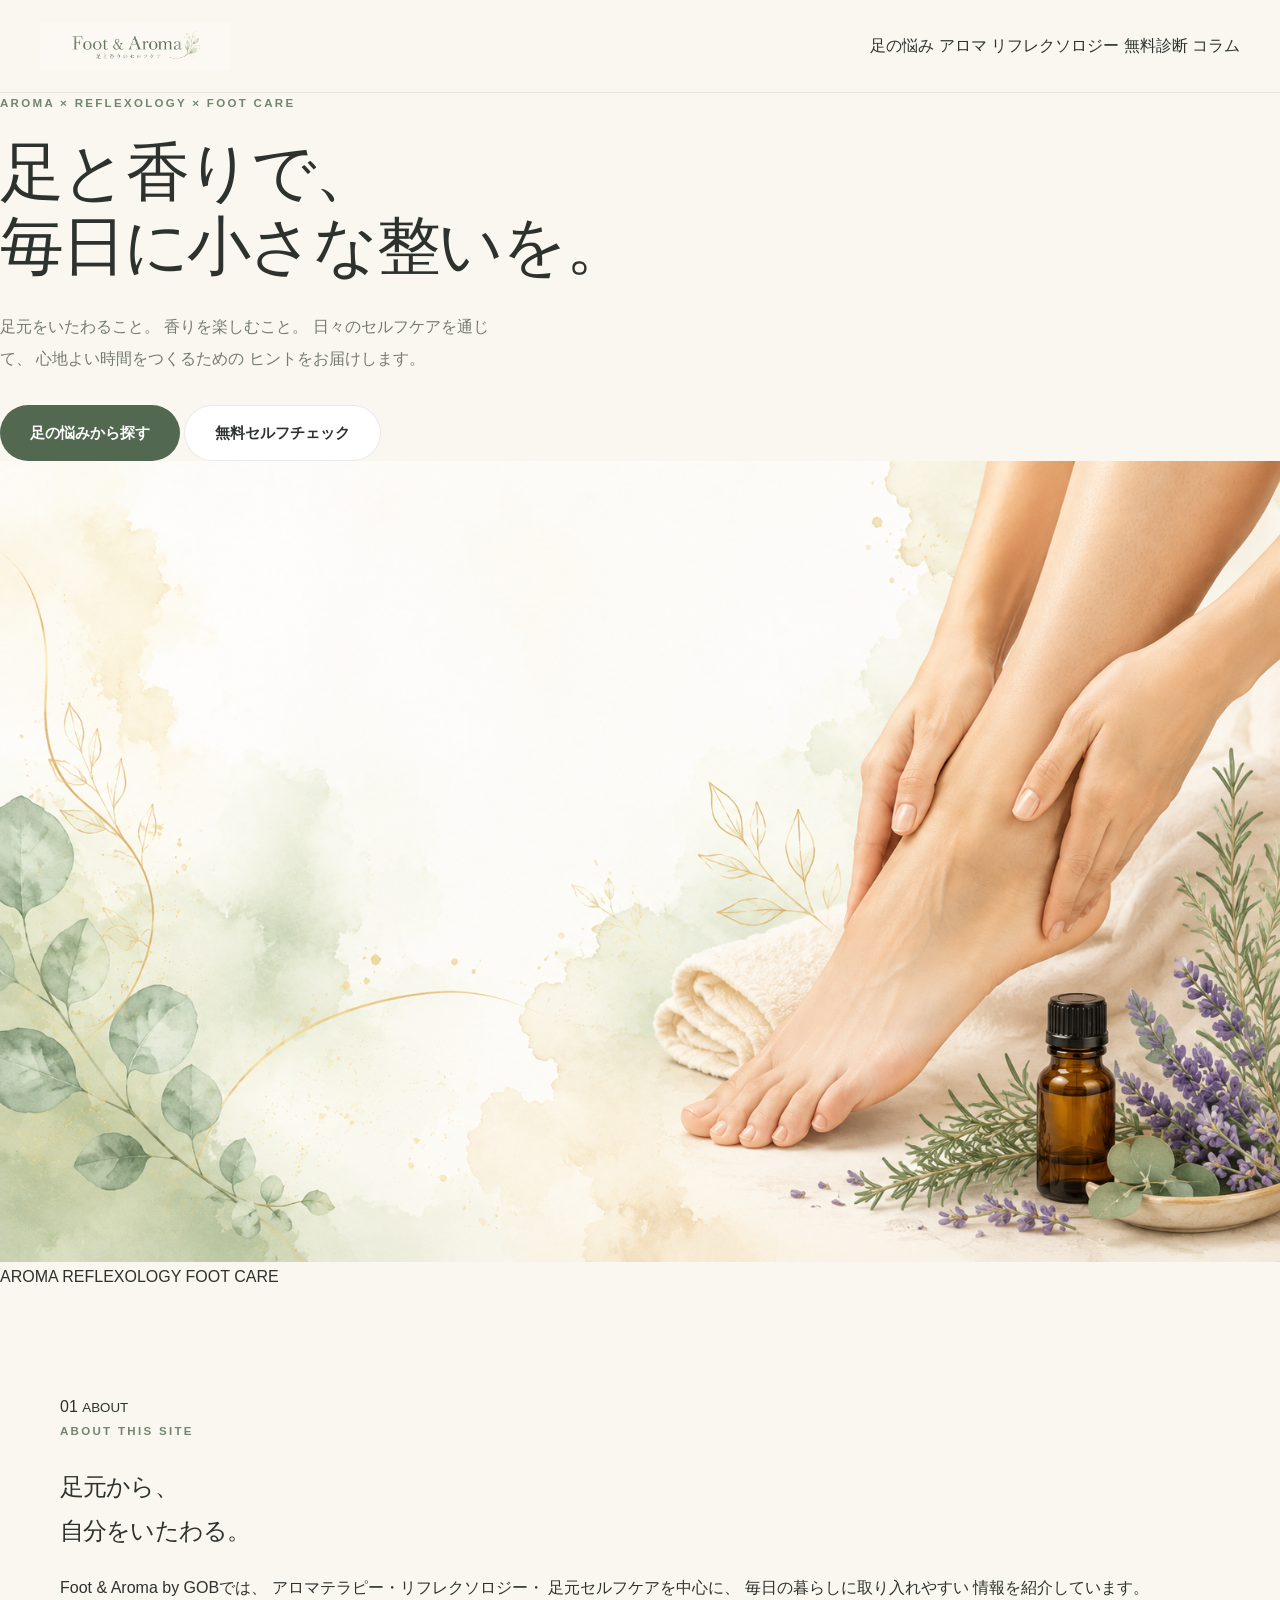
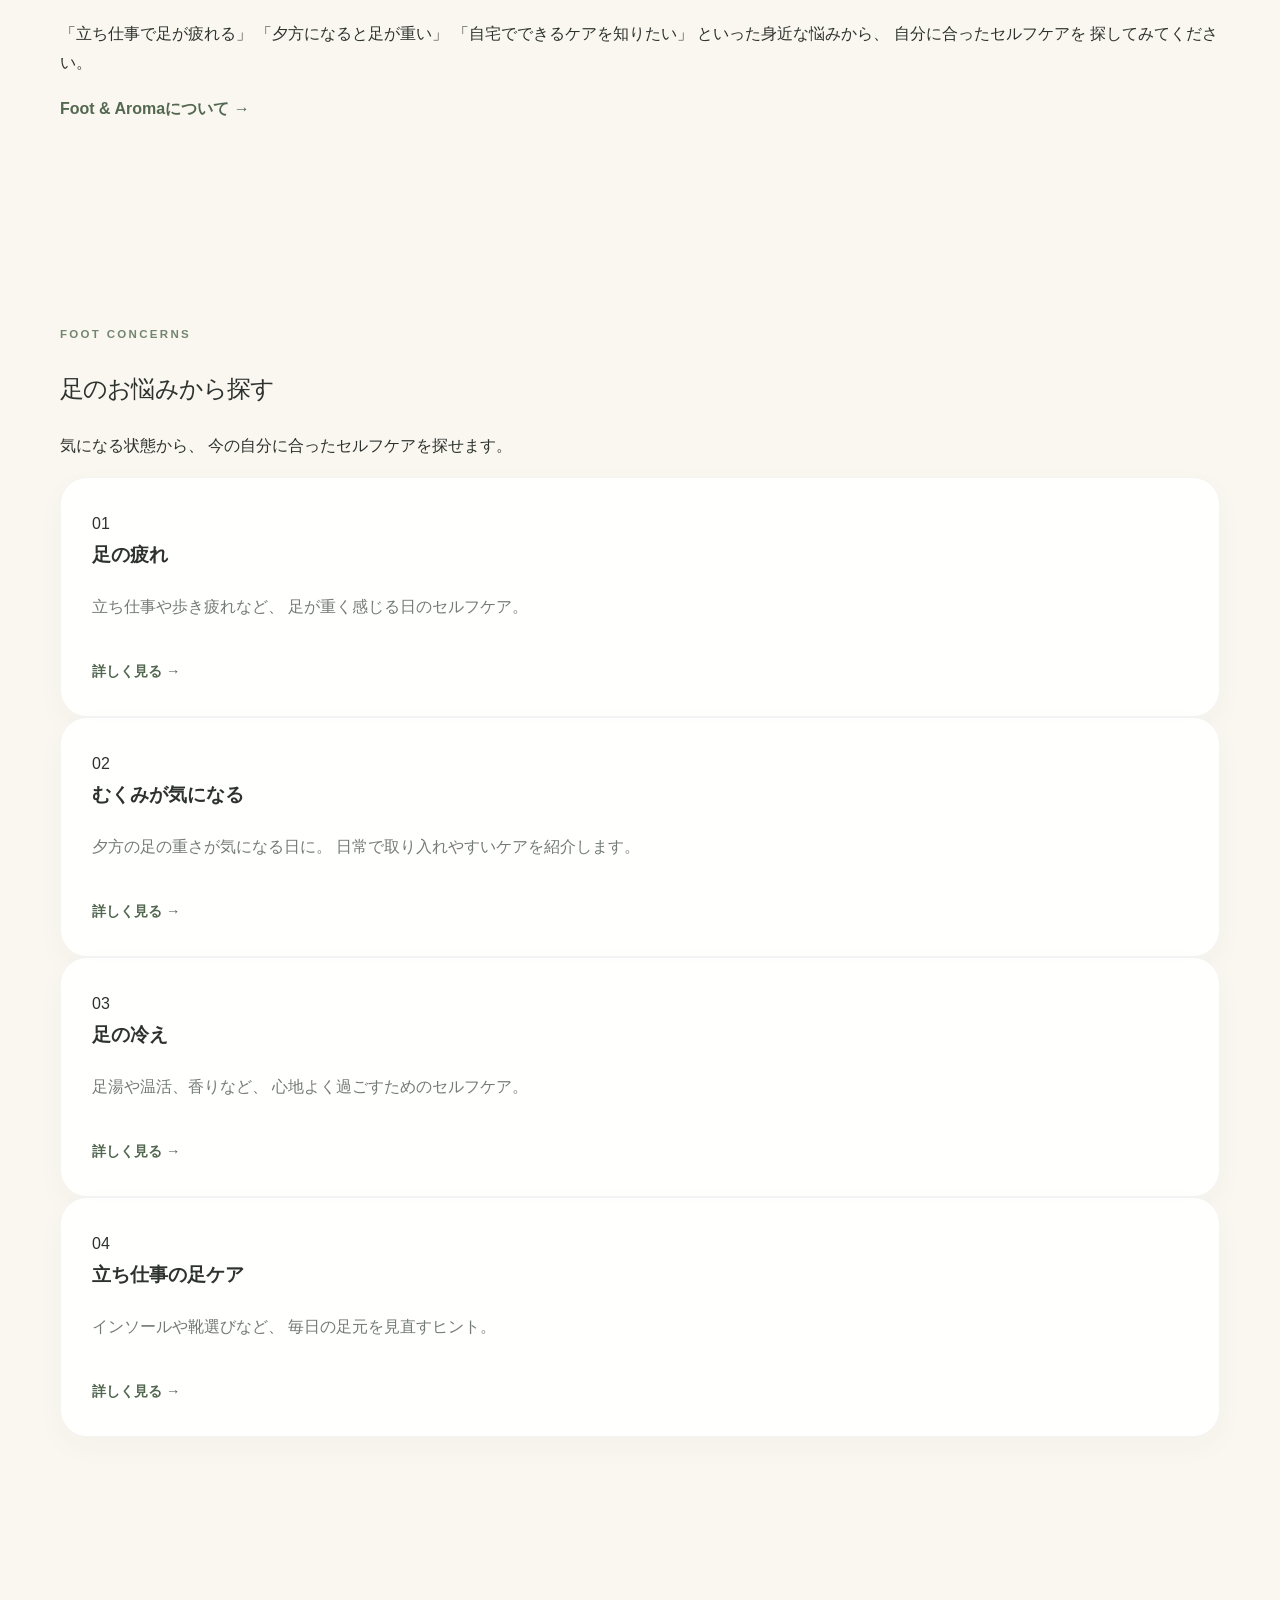
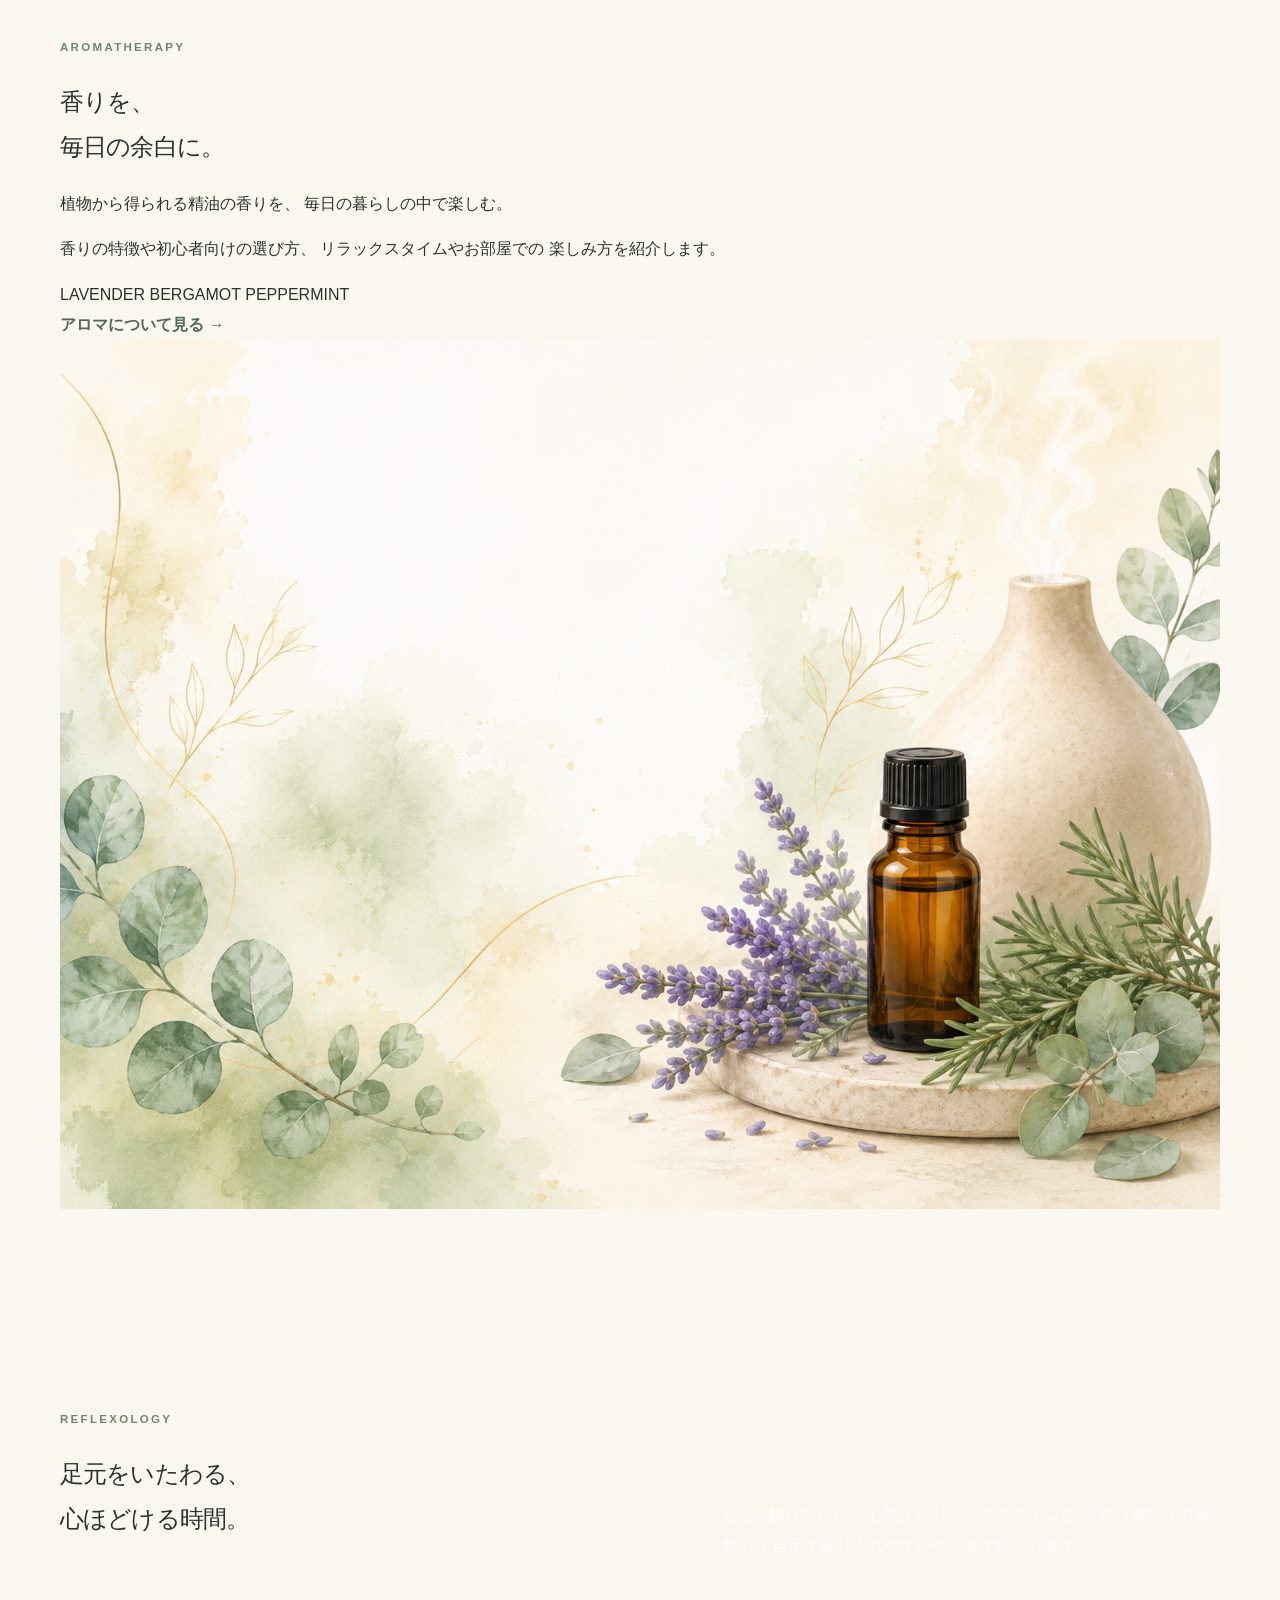
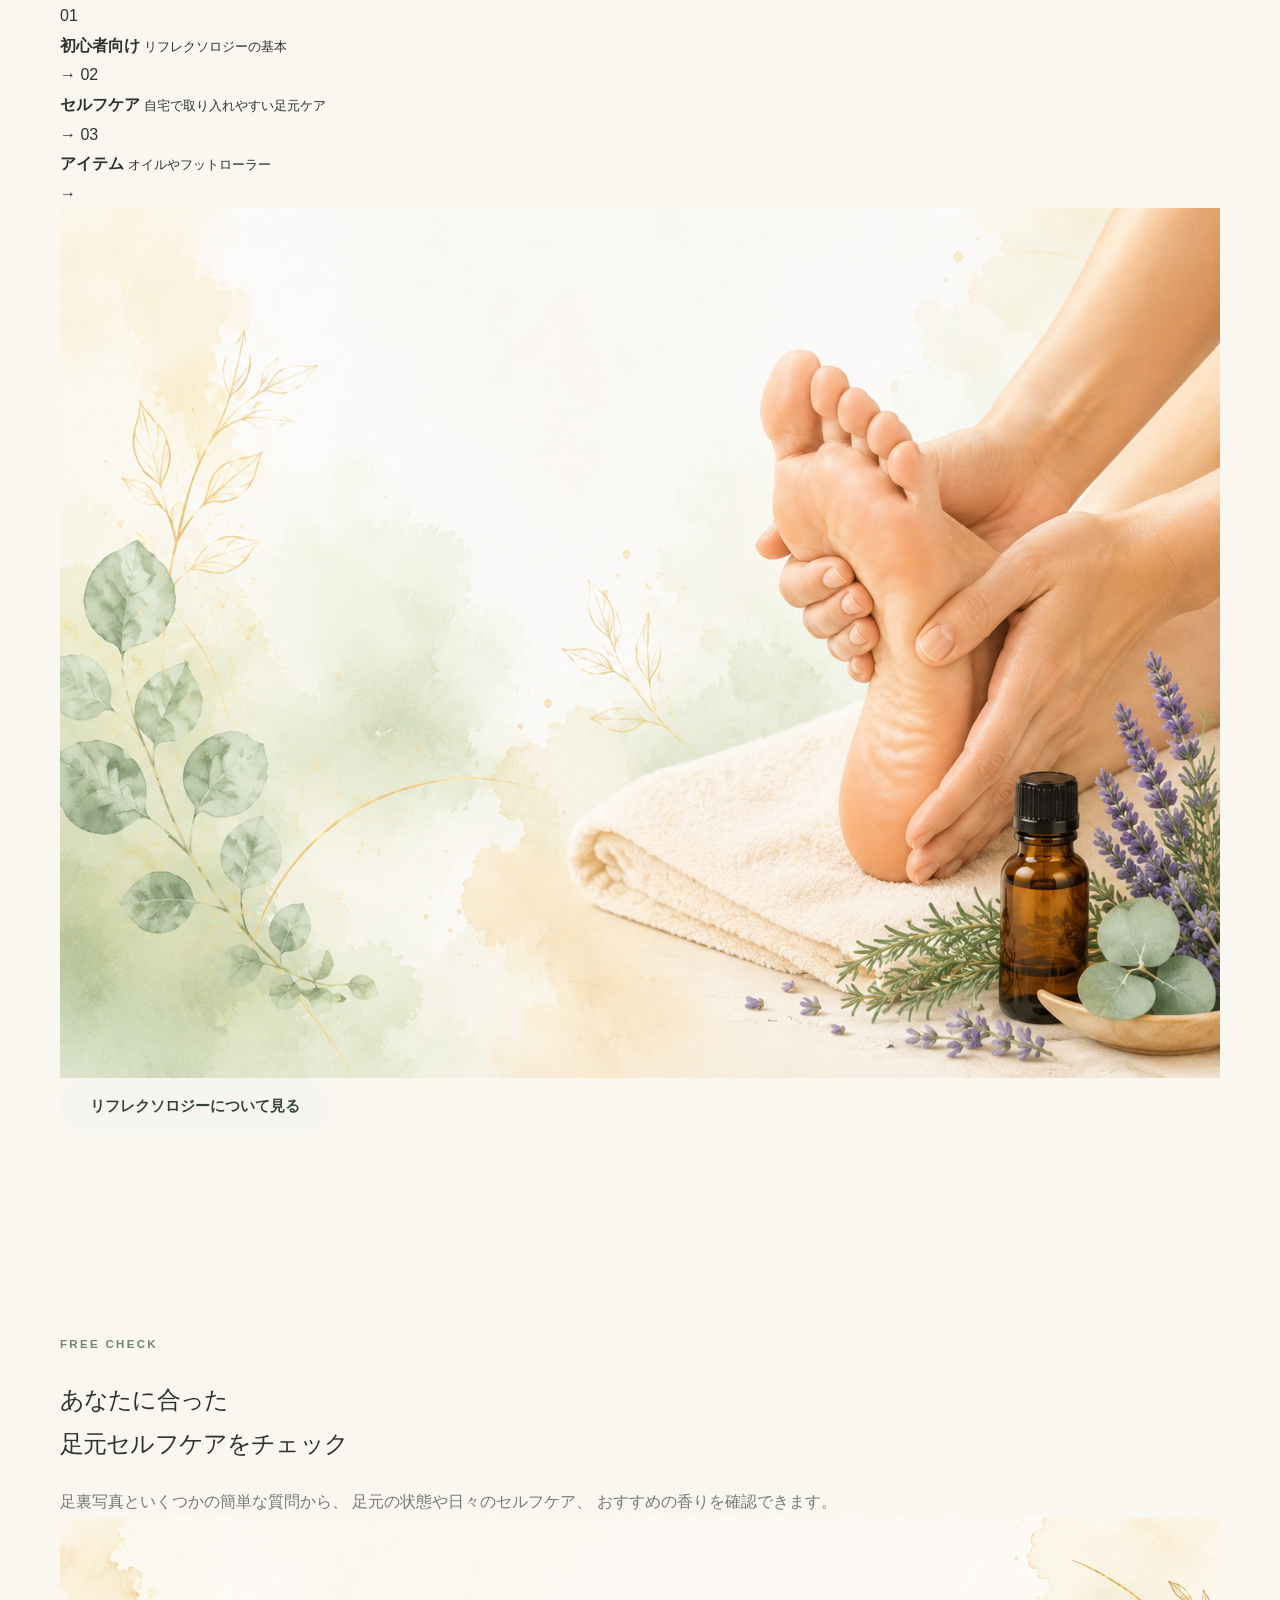
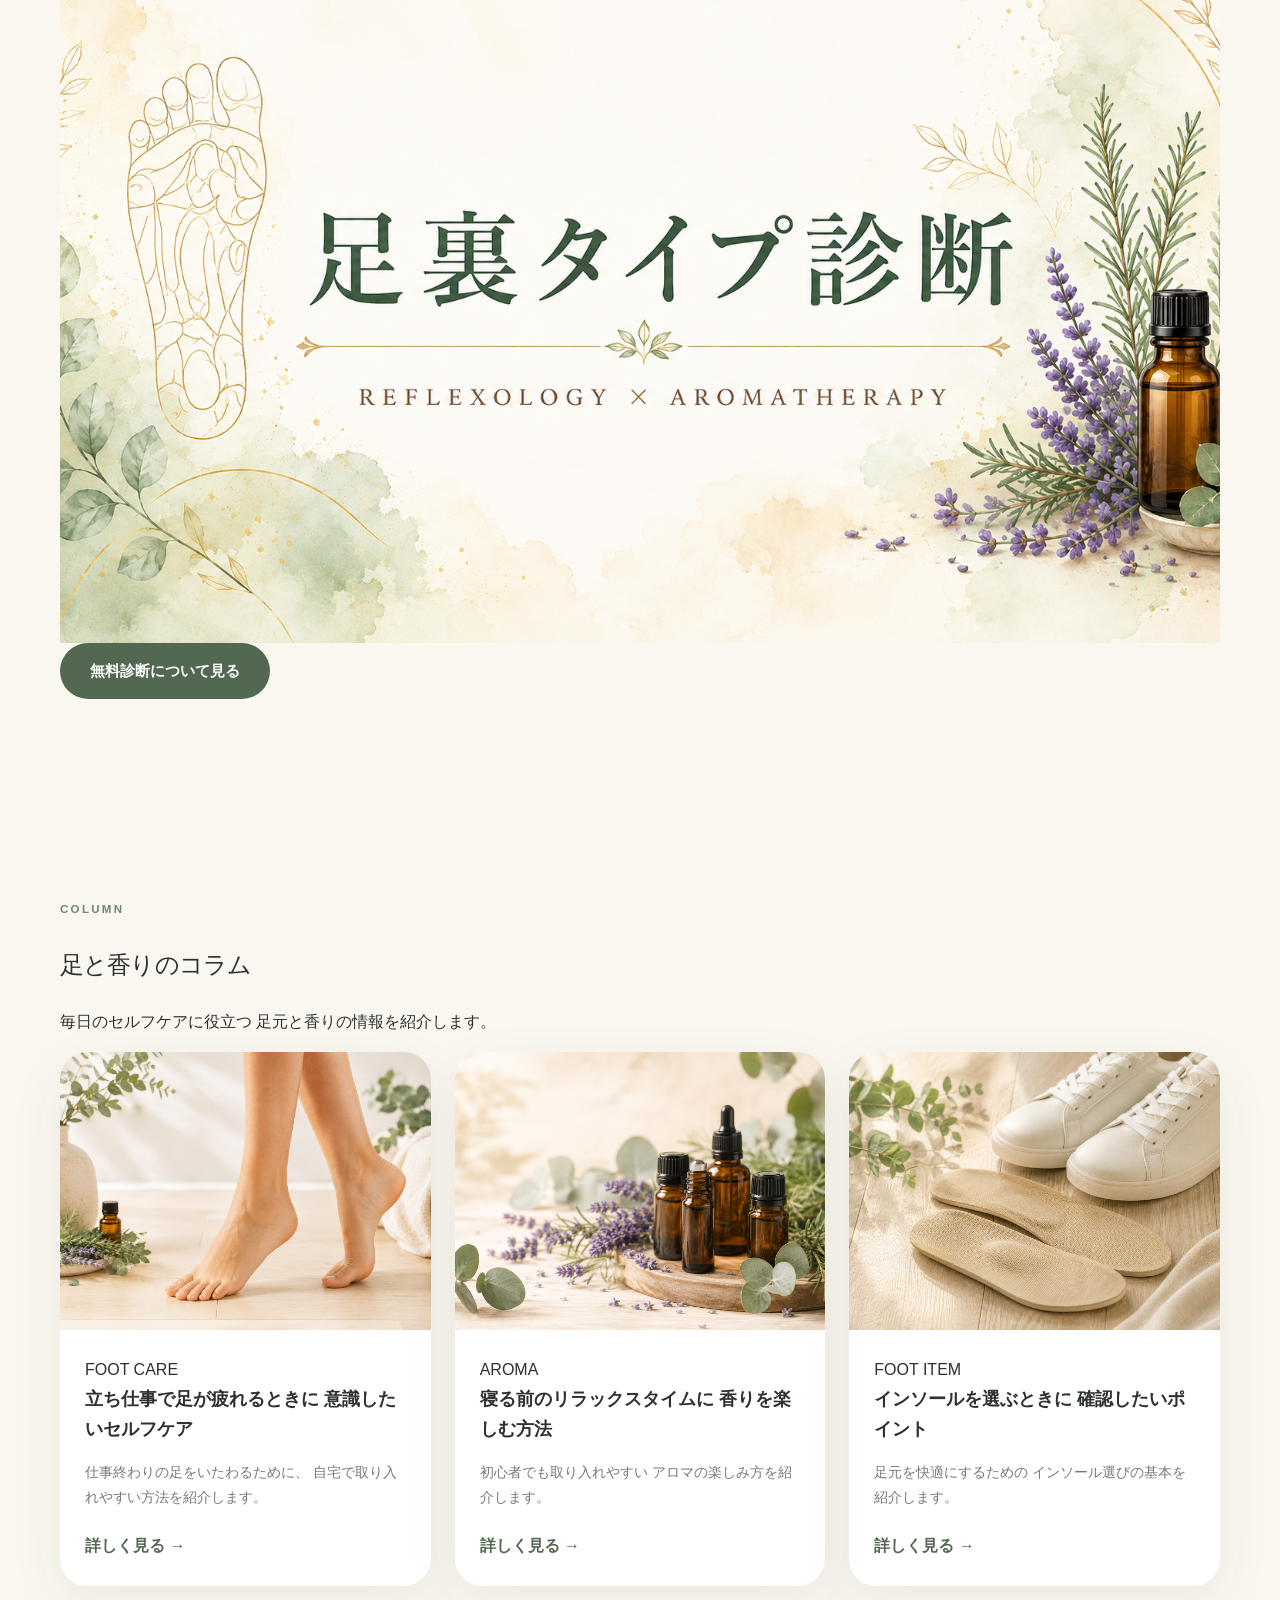
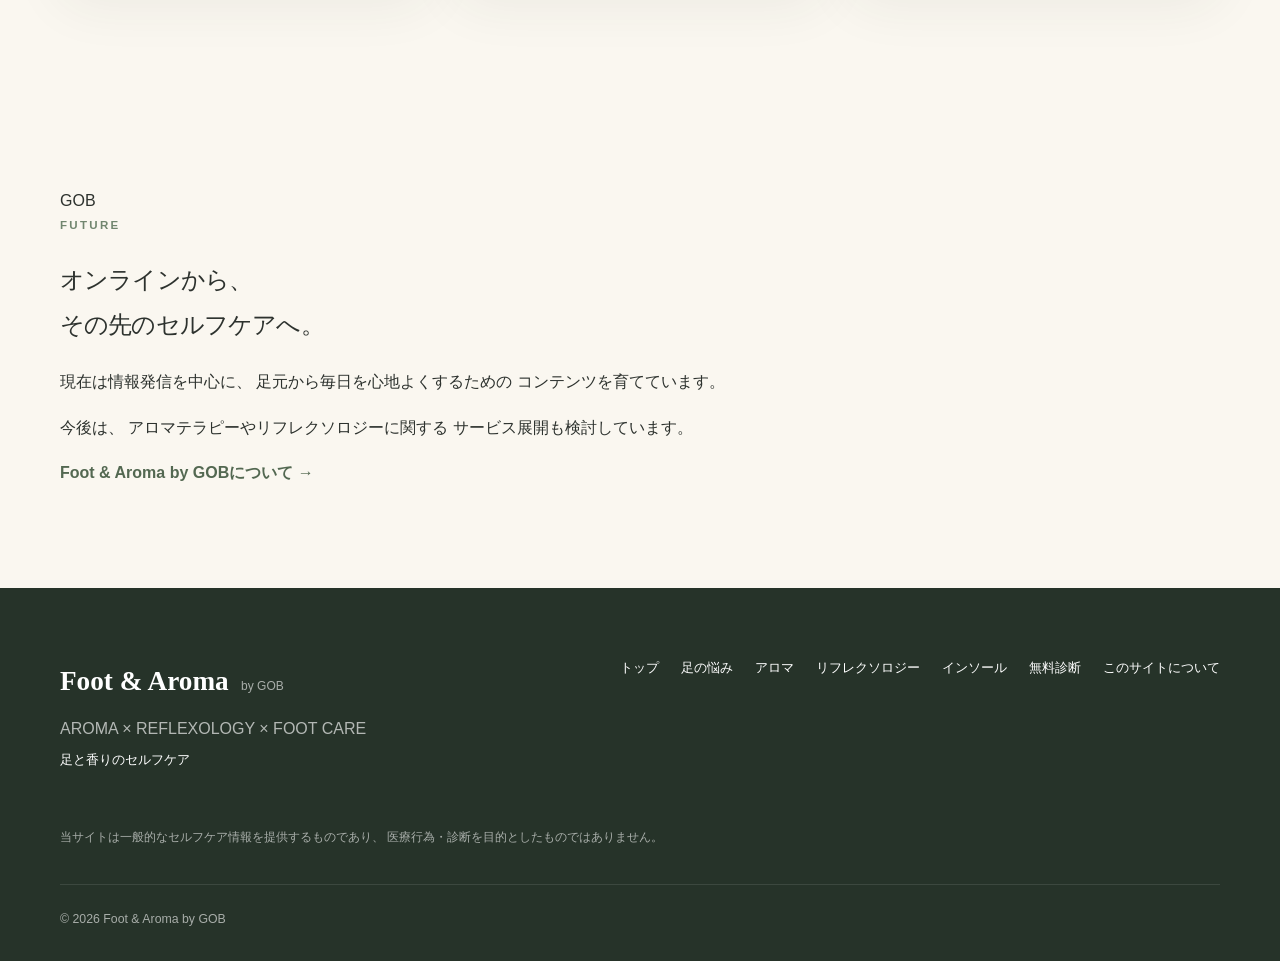
==== commit 322dbd92: "Revise index.html for content and structure improvements Updated the content and structure of the HT" ====
--- a/index.html
+++ b/index.html
@@ -1,5 +1,6 @@
 <!DOCTYPE html>
 <html lang="ja">
+
 <head>
   <meta charset="UTF-8">
 
@@ -14,7 +15,7 @@
 
   <meta
     name="description"
-    content="足の疲れ・むくみ・冷えなど、毎日の足元の悩みに。アロマテラピー、リフレクソロジー、足元セルフケアを通じて、自分に合ったセルフケアを探せる情報サイトです。"
+    content="足の疲れ・むくみ・冷えなど、毎日の足元の悩みに。アロマテラピー、リフレクソロジー、足裏セルフケアを通じて、毎日に心地よい整いを届けるFoot & Aroma by GOB。"
   >
 
   <link
@@ -70,7 +71,10 @@
     content="https://gamikazu.github.io/foot-aroma-site/hero-main.png"
   >
 
-  <link rel="stylesheet" href="style.css">
+  <link
+    rel="stylesheet"
+    href="style.css"
+  >
 
   <script type="application/ld+json">
   {
@@ -83,39 +87,39 @@
     "inLanguage": "ja"
   }
   </script>
+
 </head>
 
+
 <body>
 
-  <!-- =========================
+
+  <!-- =========================================
        HEADER
-  ========================== -->
+  ========================================== -->
 
   <header class="site-header">
 
     <div class="header-inner">
 
       <a
+        href="index.html"
         class="site-logo"
-        href="index.html"
-        aria-label="Foot & Aroma トップ"
+        aria-label="Foot & Aroma by GOB トップページ"
       >
+
         <img
           src="logo-simple.png"
           alt="Foot & Aroma"
+          class="header-logo-image"
         >
+
+        <span class="header-gob">
+          by GOB
+        </span>
+
       </a>
 
-      <nav
-        class="desktop-nav"
-        aria-label="メインナビゲーション"
-      >
-        <a href="#foot-care">足の悩み</a>
-        <a href="#aroma">アロマ</a>
-        <a href="#reflexology">リフレクソロジー</a>
-        <a href="#diagnosis">無料診断</a>
-        <a href="#column">コラム</a>
-      </nav>
 
       <button
         class="menu-button"
@@ -128,15 +132,32 @@
         <span></span>
       </button>
 
+
       <nav
-        class="mobile-nav"
-        aria-label="スマートフォンメニュー"
+        class="global-nav"
+        aria-label="メインナビゲーション"
       >
-        <a href="#foot-care">足の悩み</a>
-        <a href="#aroma">アロマ</a>
-        <a href="#reflexology">リフレクソロジー</a>
-        <a href="#diagnosis">無料診断</a>
-        <a href="#column">コラム</a>
+
+        <a href="#concerns">
+          足の悩み
+        </a>
+
+        <a href="#aroma">
+          アロマ
+        </a>
+
+        <a href="#reflexology">
+          リフレクソロジー
+        </a>
+
+        <a href="#diagnosis">
+          無料診断
+        </a>
+
+        <a href="#column">
+          コラム
+        </a>
+
       </nav>
 
     </div>
@@ -144,15 +165,17 @@
   </header>
 
 
+
   <main>
 
-    <!-- =========================
+
+    <!-- =========================================
          HERO
-    ========================== -->
-
-    <section class="hero-section">
-
-      <div class="hero-card">
+    ========================================== -->
+
+    <section class="hero">
+
+      <div class="hero-inner">
 
         <div class="hero-copy">
 
@@ -166,15 +189,14 @@
           </h1>
 
           <p class="hero-description">
-            足の疲れやむくみ、冷えなど、
-            日々感じる足元の悩み。
-            アロマテラピーやリフレクソロジー、
-            足元のセルフケアを通じて、
-            毎日を心地よく過ごすための
+            足元をいたわること。
+            香りを楽しむこと。
+            日々のセルフケアを通じて、
+            心地よい時間をつくるための
             ヒントをお届けします。
           </p>
 
-          <div class="hero-buttons">
+          <div class="hero-actions">
 
             <a
               href="foot-care.html"
@@ -194,14 +216,25 @@
 
         </div>
 
-        <div class="hero-image-wrap">
-
-          <img
-            src="hero-main.png"
-            alt="足元とアロマを組み合わせたセルフケアのイメージ"
-            fetchpriority="high"
-            decoding="async"
-          >
+
+        <div class="hero-visual">
+
+          <div class="hero-image-frame">
+
+            <img
+              src="hero-main.png"
+              alt="足元とアロマオイル、植物を組み合わせたセルフケアのイメージ"
+              fetchpriority="high"
+              decoding="async"
+            >
+
+          </div>
+
+          <div class="hero-note">
+            <span>AROMA</span>
+            <span>REFLEXOLOGY</span>
+            <span>FOOT CARE</span>
+          </div>
 
         </div>
 
@@ -210,27 +243,34 @@
     </section>
 
 
-    <!-- =========================
+
+    <!-- =========================================
          ABOUT
-    ========================== -->
-
-    <section class="section about-section">
-
-      <div class="content-narrow">
-
-        <p class="section-label">
-          ABOUT THIS SITE
-        </p>
-
-        <h2 class="section-title">
-          足元から、<br>
-          自分をいたわる。
-        </h2>
-
-        <div class="long-copy">
+    ========================================== -->
+
+    <section class="section section-about">
+
+      <div class="container about-layout">
+
+        <div class="about-mark">
+          <span>01</span>
+          <small>ABOUT</small>
+        </div>
+
+
+        <div class="about-content">
+
+          <p class="eyebrow">
+            ABOUT THIS SITE
+          </p>
+
+          <h2>
+            足元から、<br>
+            自分をいたわる。
+          </h2>
 
           <p>
-            Foot & Aromaでは、
+            Foot & Aroma by GOBでは、
             アロマテラピー・リフレクソロジー・
             足元セルフケアを中心に、
             毎日の暮らしに取り入れやすい
@@ -239,69 +279,66 @@
 
           <p>
             「立ち仕事で足が疲れる」
-            「夕方になると足が重く感じる」
+            「夕方になると足が重い」
             「自宅でできるケアを知りたい」
             といった身近な悩みから、
             自分に合ったセルフケアを
             探してみてください。
           </p>
 
-        </div>
-
-        <a
-          href="about.html"
-          class="text-link"
-        >
-          このサイトについて
-          <span>→</span>
-        </a>
+          <a
+            href="about.html"
+            class="text-link"
+          >
+            Foot & Aromaについて →
+          </a>
+
+        </div>
 
       </div>
 
     </section>
 
 
-    <!-- =========================
-         CONCERNS
-    ========================== -->
+
+    <!-- =========================================
+         FOOT CONCERNS
+    ========================================== -->
 
     <section
-      id="foot-care"
-      class="section concerns-section"
+      id="concerns"
+      class="section section-concerns"
     >
 
       <div class="container">
 
-        <div class="section-header">
-
-          <div>
-
-            <p class="section-label">
-              FOOT CONCERNS
-            </p>
-
-            <h2 class="section-title">
-              足のお悩みから探す
-            </h2>
-
-          </div>
-
-          <p class="section-subcopy">
-            気になる状態に合わせて、
-            セルフケア情報を探せます。
-          </p>
-
-        </div>
-
-
-        <div class="concerns-grid">
+        <div class="section-heading">
+
+          <p class="eyebrow">
+            FOOT CONCERNS
+          </p>
+
+          <h2>
+            足のお悩みから探す
+          </h2>
+
+          <p>
+            気になる状態から、
+            今の自分に合ったセルフケアを探せます。
+          </p>
+
+        </div>
+
+
+        <div class="concern-grid">
+
 
           <a
             href="foot-care.html#fatigue"
             class="concern-card"
           >
 
-            <div class="concern-card-title">
+            <div class="concern-card-top">
               <span>01</span>
               <h3>足の疲れ</h3>
             </div>
@@ -318,19 +355,20 @@
           </a>
 
 
+
           <a
             href="foot-care.html#swelling"
             class="concern-card"
           >
 
-            <div class="concern-card-title">
+            <div class="concern-card-top">
               <span>02</span>
               <h3>むくみが気になる</h3>
             </div>
 
             <p>
-              日常生活で取り入れやすい
-              足元のリフレッシュ方法を紹介します。
+              夕方の足の重さが気になる日に。
+              日常で取り入れやすいケアを紹介します。
             </p>
 
             <strong>
@@ -340,19 +378,20 @@
           </a>
 
 
+
           <a
             href="foot-care.html#cold"
             class="concern-card"
           >
 
-            <div class="concern-card-title">
+            <div class="concern-card-top">
               <span>03</span>
               <h3>足の冷え</h3>
             </div>
 
             <p>
-              足湯や香りなど、
-              心地よく過ごすためのセルフケア情報。
+              足湯や温活、香りなど、
+              心地よく過ごすためのセルフケア。
             </p>
 
             <strong>
@@ -362,19 +401,20 @@
           </a>
 
 
+
           <a
             href="foot-care.html#standing"
             class="concern-card"
           >
 
-            <div class="concern-card-title">
+            <div class="concern-card-top">
               <span>04</span>
               <h3>立ち仕事の足ケア</h3>
             </div>
 
             <p>
               インソールや靴選びなど、
-              足元を見直すヒントを紹介します。
+              毎日の足元を見直すヒント。
             </p>
 
             <strong>
@@ -383,6 +423,7 @@
 
           </a>
 
+
         </div>
 
       </div>
@@ -390,61 +431,191 @@
     </section>
 
 
-    <!-- =========================
+
+    <!-- =========================================
          AROMA
-    ========================== -->
+    ========================================== -->
 
     <section
       id="aroma"
-      class="section aroma-section"
+      class="section section-aroma"
     >
 
-      <div class="container">
-
-        <div class="editorial-panel">
-
-          <div class="editorial-copy">
-
-            <p class="section-label">
-              AROMATHERAPY
-            </p>
-
-            <h2 class="section-title">
-              香りを、<br>
-              毎日のセルフケアに。
-            </h2>
-
-            <p>
-              アロマテラピーは、
-              植物から得られる精油の香りを
-              日々の暮らしの中で楽しむ方法のひとつです。
-            </p>
-
-            <p>
-              香りの特徴や初心者向けの選び方、
-              お部屋やリラックスタイムなどでの
-              楽しみ方を紹介します。
-            </p>
-
-            <a
-              href="aroma.html"
-              class="text-link"
-            >
-              アロマについて見る
-              <span>→</span>
-            </a>
+      <div class="container aroma-layout">
+
+        <div class="aroma-copy">
+
+          <p class="eyebrow">
+            AROMATHERAPY
+          </p>
+
+          <h2>
+            香りを、<br>
+            毎日の余白に。
+          </h2>
+
+          <p>
+            植物から得られる精油の香りを、
+            毎日の暮らしの中で楽しむ。
+          </p>
+
+          <p>
+            香りの特徴や初心者向けの選び方、
+            リラックスタイムやお部屋での
+            楽しみ方を紹介します。
+          </p>
+
+          <div class="aroma-tags">
+
+            <span>LAVENDER</span>
+            <span>BERGAMOT</span>
+            <span>PEPPERMINT</span>
 
           </div>
 
           <a
             href="aroma.html"
-            class="editorial-image clickable-image"
-            aria-label="アロマについて見る"
+            class="text-link"
+          >
+            アロマについて見る →
+          </a>
+
+        </div>
+
+
+        <a
+          href="aroma.html"
+          class="aroma-image image-link"
+          aria-label="アロマについて見る"
+        >
+
+          <img
+            src="category-aroma.png"
+            alt="アロマオイルと植物のイメージ"
+            loading="lazy"
+            decoding="async"
+          >
+
+        </a>
+
+      </div>
+
+    </section>
+
+
+
+    <!-- =========================================
+         REFLEXOLOGY
+    ========================================== -->
+
+    <section
+      id="reflexology"
+      class="section section-reflexology"
+    >
+
+      <div class="container">
+
+        <div class="reflexology-heading">
+
+          <div>
+
+            <p class="eyebrow eyebrow-light">
+              REFLEXOLOGY
+            </p>
+
+            <h2>
+              足元をいたわる、<br>
+              心ほどける時間。
+            </h2>
+
+          </div>
+
+          <p>
+            足元に触れながら、
+            心地よいリラックスタイムを。
+            初心者向けの基本から
+            自宅で取り入れやすいケアまで紹介します。
+          </p>
+
+        </div>
+
+
+        <div class="reflexology-layout">
+
+          <div class="reflexology-menu">
+
+
+            <a
+              href="reflexology.html"
+              class="reflexology-row"
+            >
+
+              <span>01</span>
+
+              <div>
+                <strong>初心者向け</strong>
+                <small>
+                  リフレクソロジーの基本
+                </small>
+              </div>
+
+              <b>→</b>
+
+            </a>
+
+
+
+            <a
+              href="reflexology.html"
+              class="reflexology-row"
+            >
+
+              <span>02</span>
+
+              <div>
+                <strong>セルフケア</strong>
+                <small>
+                  自宅で取り入れやすい足元ケア
+                </small>
+              </div>
+
+              <b>→</b>
+
+            </a>
+
+
+
+            <a
+              href="reflexology.html"
+              class="reflexology-row"
+            >
+
+              <span>03</span>
+
+              <div>
+                <strong>アイテム</strong>
+                <small>
+                  オイルやフットローラー
+                </small>
+              </div>
+
+              <b>→</b>
+
+            </a>
+
+
+          </div>
+
+
+          <a
+            href="reflexology.html"
+            class="reflexology-image image-link"
+            aria-label="リフレクソロジーについて見る"
           >
 
             <img
-              src="category-aroma.png"
-              alt="ラベンダーと精油を使ったアロマテラピー"
+              src="category-reflexology.png"
+              alt="リフレクソロジーのイメージ"
               loading="lazy"
               decoding="async"
             >
@@ -453,207 +624,80 @@
 
         </div>
 
-      </div>
-
-    </section>
-
-
-    <!-- =========================
-         REFLEXOLOGY
-    ========================== -->
-
-    <section
-      id="reflexology"
-      class="section reflexology-section"
-    >
-
-      <div class="container">
-
-        <div class="reflexology-heading">
-
-          <div>
-
-            <p class="section-label light-label">
-              REFLEXOLOGY
-            </p>
-
-            <h2 class="section-title light-title">
-              足元をいたわる、<br>
-              リフレクソロジー。
-            </h2>
-
-          </div>
-
-          <p>
-            足元に触れながら、
-            リラックスタイムを過ごすための
-            セルフケアについて紹介します。
-          </p>
-
-        </div>
-
-
-        <div class="reflexology-content">
-
-          <div class="reflexology-list">
-
-            <a
-              href="reflexology.html"
-              class="reflexology-item"
-            >
-
-              <span class="item-number">01</span>
-
-              <div>
-                <h3>初心者向け</h3>
-
-                <p>
-                  リフレクソロジーを
-                  初めて知る人にも
-                  分かりやすく紹介。
-                </p>
-              </div>
-
-              <span class="item-arrow">→</span>
-
-            </a>
-
-
-            <a
-              href="reflexology.html"
-              class="reflexology-item"
-            >
-
-              <span class="item-number">02</span>
-
-              <div>
-                <h3>セルフケア</h3>
-
-                <p>
-                  自宅で取り入れやすい
-                  足元のケア方法を紹介。
-                </p>
-              </div>
-
-              <span class="item-arrow">→</span>
-
-            </a>
-
-
-            <a
-              href="reflexology.html"
-              class="reflexology-item"
-            >
-
-              <span class="item-number">03</span>
-
-              <div>
-                <h3>アイテム</h3>
-
-                <p>
-                  フットローラーやオイルなどの
-                  選び方を紹介。
-                </p>
-              </div>
-
-              <span class="item-arrow">→</span>
-
-            </a>
-
-          </div>
-
+
+        <div class="reflexology-action">
 
           <a
             href="reflexology.html"
-            class="reflexology-image clickable-image"
-            aria-label="リフレクソロジーについて見る"
+            class="button button-light"
+          >
+            リフレクソロジーについて見る
+          </a>
+
+        </div>
+
+      </div>
+
+    </section>
+
+
+
+    <!-- =========================================
+         FREE CHECK
+    ========================================== -->
+
+    <section
+      id="diagnosis"
+      class="section section-diagnosis"
+    >
+
+      <div class="container">
+
+        <div class="diagnosis-card">
+
+          <div class="diagnosis-copy">
+
+            <p class="eyebrow">
+              FREE CHECK
+            </p>
+
+            <h2>
+              あなたに合った<br>
+              足元セルフケアをチェック
+            </h2>
+
+            <p>
+              足裏写真といくつかの簡単な質問から、
+              足元の状態や日々のセルフケア、
+              おすすめの香りを確認できます。
+            </p>
+
+          </div>
+
+
+          <a
+            href="diagnosis.html"
+            class="diagnosis-image image-link"
+            aria-label="無料診断について見る"
           >
 
             <img
-              src="category-reflexology.png"
-              alt="足元をケアするリフレクソロジー"
+              src="diagnosis-banner.png"
+              alt="足裏タイプ診断とアロマテラピーのイメージ"
               loading="lazy"
               decoding="async"
             >
 
           </a>
 
-        </div>
-
-
-        <a
-          href="reflexology.html"
-          class="button button-light reflexology-button"
-        >
-          リフレクソロジーについて見る
-        </a>
-
-      </div>
-
-    </section>
-
-
-    <!-- =========================
-         FREE CHECK
-    ========================== -->
-
-    <section
-      id="diagnosis"
-      class="section diagnosis-section"
-    >
-
-      <div class="container">
-
-        <div class="diagnosis-panel">
-
-          <div class="diagnosis-copy">
-
-            <p class="section-label">
-              FREE CHECK
-            </p>
-
-            <h2 class="section-title">
-              あなたに合った<br>
-              足元セルフケアをチェック
-            </h2>
-
-            <p>
-              足裏写真といくつかの簡単な質問から、
-              足元の状態や日々のセルフケア、
-              おすすめの香りを確認できる
-              無料セルフチェックをご案内しています。
-            </p>
-
-          </div>
-
 
           <a
             href="diagnosis.html"
-            class="diagnosis-image clickable-image"
-            aria-label="無料診断について見る"
-          >
-
-            <img
-              src="diagnosis-banner.png"
-              alt="足裏タイプ診断とアロマテラピー"
-              loading="lazy"
-              decoding="async"
-            >
-
+            class="button button-primary diagnosis-button"
+          >
+            無料診断について見る
           </a>
 
-
-          <div class="diagnosis-button-wrap">
-
-            <a
-              href="diagnosis.html"
-              class="button button-primary"
-            >
-              無料診断について見る
-            </a>
-
-          </div>
-
         </div>
 
       </div>
@@ -661,60 +705,60 @@
     </section>
 
 
-    <!-- =========================
+
+    <!-- =========================================
          COLUMN
-    ========================== -->
+    ========================================== -->
 
     <section
       id="column"
-      class="section column-section"
+      class="section section-column"
     >
 
       <div class="container">
 
-        <div class="section-header">
-
-          <div>
-
-            <p class="section-label">
-              COLUMN
-            </p>
-
-            <h2 class="section-title">
-              足と香りのコラム
-            </h2>
-
-          </div>
-
-          <p class="section-subcopy">
-            日常で役立つ足元のセルフケアや
-            アロマについて紹介します。
+        <div class="section-heading">
+
+          <p class="eyebrow">
+            COLUMN
+          </p>
+
+          <h2>
+            足と香りのコラム
+          </h2>
+
+          <p>
+            毎日のセルフケアに役立つ
+            足元と香りの情報を紹介します。
           </p>
 
         </div>
 
 
         <div class="column-grid">
+
 
           <article class="column-card">
 
             <a
               href="foot-care.html#fatigue"
-              class="column-image clickable-image"
+              class="column-image image-link"
+              aria-label="足のセルフケアについて見る"
             >
 
               <img
                 src="column-footcare.png"
-                alt="足の疲れや立ち仕事後のセルフケア"
+                alt="足元のセルフケア"
                 loading="lazy"
+                decoding="async"
               >
 
             </a>
 
             <div class="column-body">
 
-              <span class="category-badge">
-                足のセルフケア
+              <span class="column-tag">
+                FOOT CARE
               </span>
 
               <h3>
@@ -731,34 +775,36 @@
                 href="foot-care.html#fatigue"
                 class="text-link"
               >
-                詳しく見る
-                <span>→</span>
+                詳しく見る →
               </a>
 
             </div>
 
           </article>
+
 
 
           <article class="column-card">
 
             <a
               href="aroma.html"
-              class="column-image clickable-image"
+              class="column-image image-link"
+              aria-label="アロマについて見る"
             >
 
               <img
                 src="column-aroma.png"
-                alt="アロマオイルとラベンダー"
+                alt="アロマオイルと植物"
                 loading="lazy"
+                decoding="async"
               >
 
             </a>
 
             <div class="column-body">
 
-              <span class="category-badge">
-                アロマ
+              <span class="column-tag">
+                AROMA
               </span>
 
               <h3>
@@ -775,34 +821,36 @@
                 href="aroma.html"
                 class="text-link"
               >
-                詳しく見る
-                <span>→</span>
+                詳しく見る →
               </a>
 
             </div>
 
           </article>
+
 
 
           <article class="column-card">
 
             <a
               href="insole.html"
-              class="column-image clickable-image"
+              class="column-image image-link"
+              aria-label="インソールについて見る"
             >
 
               <img
                 src="column-insole.png"
                 alt="靴とインソール"
                 loading="lazy"
+                decoding="async"
               >
 
             </a>
 
             <div class="column-body">
 
-              <span class="category-badge">
-                足元アイテム
+              <span class="column-tag">
+                FOOT ITEM
               </span>
 
               <h3>
@@ -819,14 +867,14 @@
                 href="insole.html"
                 class="text-link"
               >
-                詳しく見る
-                <span>→</span>
+                詳しく見る →
               </a>
 
             </div>
 
           </article>
 
+
         </div>
 
       </div>
@@ -834,30 +882,29 @@
     </section>
 
 
-    <!-- =========================
+
+    <!-- =========================================
          FUTURE
-    ========================== -->
-
-    <section class="section future-section">
-
-      <div class="content-narrow">
-
-        <p class="section-label">
-          FUTURE
-        </p>
-
-        <h2 class="section-title">
-          オンラインから、<br>
-          その先のセルフケアへ。
-        </h2>
-
-        <div class="long-copy">
-
-          <p>
-            今後はアロマテラピーや
-            リフレクソロジーに関する
-            サービス展開も検討しています。
-          </p>
+    ========================================== -->
+
+    <section class="section section-future">
+
+      <div class="container future-layout">
+
+        <div class="future-line">
+          <span>GOB</span>
+        </div>
+
+        <div class="future-copy">
+
+          <p class="eyebrow">
+            FUTURE
+          </p>
+
+          <h2>
+            オンラインから、<br>
+            その先のセルフケアへ。
+          </h2>
 
           <p>
             現在は情報発信を中心に、
@@ -865,57 +912,93 @@
             コンテンツを育てています。
           </p>
 
-        </div>
-
-        <a
-          href="about.html"
-          class="text-link"
-        >
-          Foot & Aromaについて
-          <span>→</span>
-        </a>
+          <p>
+            今後は、
+            アロマテラピーやリフレクソロジーに関する
+            サービス展開も検討しています。
+          </p>
+
+          <a
+            href="about.html"
+            class="text-link"
+          >
+            Foot & Aroma by GOBについて →
+          </a>
+
+        </div>
 
       </div>
 
     </section>
 
+
   </main>
 
 
-  <!-- =========================
+
+  <!-- =========================================
        FOOTER
-  ========================== -->
+  ========================================== -->
 
   <footer class="site-footer">
 
-    <div class="footer-inner">
+    <div class="container footer-inner">
 
       <div class="footer-brand">
 
-        <strong>
-          Foot & Aroma
-        </strong>
-
-        <span>
-          by GOB
-        </span>
+        <div class="footer-brand-line">
+          <strong>
+            Foot & Aroma
+          </strong>
+
+          <span>
+            by GOB
+          </span>
+        </div>
 
         <p>
+          AROMA × REFLEXOLOGY × FOOT CARE
+        </p>
+
+        <small>
           足と香りのセルフケア
-        </p>
+        </small>
 
       </div>
 
 
-      <nav class="footer-nav">
-
-        <a href="index.html">トップ</a>
-        <a href="foot-care.html">足の悩み</a>
-        <a href="aroma.html">アロマ</a>
-        <a href="reflexology.html">リフレクソロジー</a>
-        <a href="insole.html">インソール</a>
-        <a href="diagnosis.html">無料診断</a>
-        <a href="about.html">このサイトについて</a>
+      <nav
+        class="footer-nav"
+        aria-label="フッターナビゲーション"
+      >
+
+        <a href="index.html">
+          トップ
+        </a>
+
+        <a href="foot-care.html">
+          足の悩み
+        </a>
+
+        <a href="aroma.html">
+          アロマ
+        </a>
+
+        <a href="reflexology.html">
+          リフレクソロジー
+        </a>
+
+        <a href="insole.html">
+          インソール
+        </a>
+
+        <a href="diagnosis.html">
+          無料診断
+        </a>
+
+        <a href="about.html">
+          このサイトについて
+        </a>
 
       </nav>
 
@@ -935,41 +1018,9 @@
   </footer>
 
 
-  <script>
-    const menuButton = document.querySelector(".menu-button");
-    const mobileNav = document.querySelector(".mobile-nav");
-
-    if (menuButton && mobileNav) {
-      menuButton.addEventListener("click", () => {
-
-        const isOpen =
-          mobileNav.classList.toggle("is-open");
-
-        menuButton.setAttribute(
-          "aria-expanded",
-          isOpen ? "true" : "false"
-        );
-
-      });
-
-      mobileNav
-        .querySelectorAll("a")
-        .forEach((link) => {
-
-          link.addEventListener("click", () => {
-
-            mobileNav.classList.remove("is-open");
-
-            menuButton.setAttribute(
-              "aria-expanded",
-              "false"
-            );
-
-          });
-
-        });
-    }
-  </script>
+  <script src="script.js"></script>
+
 
 </body>
+
 </html>
--- a/style.css
+++ b/style.css
@@ -1,51 +1,59 @@
 /* =========================================================
    Foot & Aroma by GOB
-   PREMIUM RESPONSIVE STYLE
+   FINAL RESPONSIVE STYLE
+   current index.html 専用
 ========================================================= */
 
 :root {
-  --bg: #faf7f0;
-  --bg-soft: #f7f3eb;
+  --cream: #faf7f0;
+  --cream-2: #f5f0e6;
   --beige: #eee7da;
-  --beige-soft: #f3ede3;
+  --beige-2: #e8dfd1;
 
   --sage: #e7eee4;
-  --sage-2: #edf3eb;
+  --sage-light: #f0f4ed;
 
   --green: #536851;
-  --green-dark: #2c3b30;
-  --green-deep: #243127;
-
-  --text: #2e322e;
-  --muted: #737b73;
+  --green-dark: #354535;
+  --green-deep: #263329;
+
+  --text: #2d322e;
+  --muted: #747b74;
 
   --white: #ffffff;
 
-  --line: rgba(46, 50, 46, 0.11);
-  --light-line: rgba(255, 255, 255, 0.17);
+  --line: rgba(45, 50, 46, 0.10);
+  --line-light: rgba(255, 255, 255, 0.18);
 
   --shadow:
-    0 20px 55px rgba(42, 52, 44, 0.07);
+    0 18px 55px rgba(45, 55, 47, 0.07);
 
   --container: 1160px;
 }
 
 
-/* RESET */
-
-* {
+/* =========================================================
+   RESET
+========================================================= */
+
+*,
+*::before,
+*::after {
   box-sizing: border-box;
 }
 
 html {
+  width: 100%;
   scroll-behavior: smooth;
+  overflow-x: hidden;
 }
 
 body {
+  width: 100%;
   margin: 0;
-
-  background: var(--bg);
-
+  overflow-x: hidden;
+
+  background: var(--cream);
   color: var(--text);
 
   font-family:
@@ -57,22 +65,19 @@
     Meiryo,
     sans-serif;
 
-  line-height: 1.8;
+  line-height: 1.85;
 
   -webkit-font-smoothing: antialiased;
 }
 
 img {
   display: block;
-
-  width: 100%;
-
+  max-width: 100%;
   height: auto;
 }
 
 a {
   color: inherit;
-
   text-decoration: none;
 }
 
@@ -96,88 +101,84 @@
     serif;
 
   font-weight: 500;
-
   letter-spacing: -0.035em;
 }
 
 
+/* =========================================================
+   COMMON LAYOUT
+========================================================= */
+
 .container {
-  width:
-    min(
-      var(--container),
-      calc(100% - 56px)
-    );
-
+  width: min(var(--container), calc(100% - 56px));
   margin-inline: auto;
 }
 
-
-.narrow-container {
-  max-width: 820px;
-}
-
+.content-narrow {
+  width: min(820px, calc(100% - 56px));
+  margin-inline: auto;
+}
 
 .section {
-  padding: 104px 0;
-}
-
-
-/* TYPOGRAPHY */
-
-.section-label {
-  margin-bottom: 16px;
-
-  color: #70866e;
+  padding: 100px 0;
+}
+
+
+/* =========================================================
+   TYPOGRAPHY
+========================================================= */
+
+.section-label,
+.eyebrow {
+  margin-bottom: 15px;
+
+  color: #71866f;
 
   font-size: 0.72rem;
-
   font-weight: 800;
 
-  letter-spacing: 0.22em;
-}
-
+  letter-spacing: 0.20em;
+}
 
 .section-title {
   margin-bottom: 24px;
 
-  font-size:
-    clamp(
-      2.7rem,
-      5vw,
-      4.6rem
-    );
-
-  line-height: 1.22;
-}
-
-
-.section-description {
-  max-width: 430px;
-
-  margin: 0;
+  font-size: clamp(2.65rem, 4.6vw, 4.5rem);
+
+  line-height: 1.24;
+}
+
+.section-header {
+  margin-bottom: 46px;
+
+  display: flex;
+  justify-content: space-between;
+  align-items: flex-end;
+
+  gap: 60px;
+}
+
+.section-subcopy {
+  width: 100%;
+  max-width: 390px;
+
+  margin: 0 0 8px;
 
   color: var(--muted);
 
   line-height: 1.95;
 }
 
-
-.section-head {
-  margin-bottom: 46px;
-
-  display: flex;
-
-  align-items: end;
-
-  justify-content: space-between;
-
-  gap: 60px;
-}
-
+.long-copy p {
+  margin-bottom: 22px;
+
+  color: var(--muted);
+
+  line-height: 2;
+}
 
 .text-link {
   display: inline-flex;
-
   align-items: center;
 
   gap: 8px;
@@ -186,19 +187,19 @@
 
   font-weight: 700;
 }
-
 
 .text-link span {
   transition: transform 0.2s ease;
 }
 
-
 .text-link:hover span {
   transform: translateX(4px);
 }
 
 
-/* BUTTON */
+/* =========================================================
+   BUTTONS
+========================================================= */
 
 .button {
   min-height: 56px;
@@ -206,15 +207,12 @@
   padding: 0 30px;
 
   display: inline-flex;
-
+  justify-content: center;
   align-items: center;
 
-  justify-content: center;
-
   border-radius: 999px;
 
   font-size: 0.92rem;
-
   font-weight: 700;
 
   transition:
@@ -222,63 +220,65 @@
     opacity 0.2s ease;
 }
 
-
 .button:hover {
   transform: translateY(-2px);
 }
 
-
 .button-primary {
-  color: #fff;
-
+  color: white;
   background: var(--green);
 }
-
 
 .button-secondary {
   color: var(--text);
 
-  background: #fff;
+  background: rgba(255, 255, 255, 0.94);
 
   border: 1px solid var(--line);
 }
-
 
 .button-light {
   color: var(--green-dark);
 
-  background: #f6f5ef;
-}
-
-
-/* IMAGE LINKS */
-
-.image-link {
+  background: #f7f5ef;
+}
+
+
+/* =========================================================
+   CLICKABLE IMAGES
+========================================================= */
+
+.clickable-image {
   display: block;
 
   overflow: hidden;
 }
 
-
-.image-link img {
+.clickable-image img {
+  width: 100%;
+
   transition:
-    transform 0.4s ease,
-    opacity 0.4s ease;
-}
-
+    transform 0.35s ease,
+    opacity 0.35s ease;
+}
 
 @media (hover: hover) {
 
-  .image-link:hover img {
+  .clickable-image:hover img {
     transform: scale(1.025);
-
     opacity: 0.96;
   }
 
 }
 
-
-/* HEADER */
+.clickable-image:active img {
+  transform: scale(0.99);
+}
+
+
+/* =========================================================
+   HEADER
+========================================================= */
 
 .site-header {
   position: sticky;
@@ -287,212 +287,182 @@
 
   z-index: 1000;
 
-  background:
-    rgba(
-      250,
-      247,
-      240,
-      0.95
-    );
+  width: 100%;
+
+  background: rgba(250, 247, 240, 0.96);
 
   backdrop-filter: blur(15px);
 
-  border-bottom:
-    1px solid var(--line);
-}
-
+  border-bottom: 1px solid var(--line);
+}
 
 .header-inner {
-  width:
-    min(
-      1200px,
-      calc(100% - 48px)
-    );
-
-  min-height: 90px;
+  position: relative;
+
+  width: min(1200px, calc(100% - 48px));
+
+  min-height: 92px;
 
   margin-inline: auto;
 
   display: flex;
-
   align-items: center;
-
   justify-content: space-between;
 
   gap: 36px;
 }
 
 
+/* ロゴ暴走防止 */
+
 .site-logo {
-  flex-shrink: 0;
-}
-
+  display: flex;
+  align-items: center;
+
+  width: 190px;
+  max-width: 190px;
+
+  flex: 0 0 190px;
+
+  overflow: hidden;
+}
 
 .site-logo img {
-  width: 185px;
-
-  height: auto;
-}
-
-
-.global-nav {
+  display: block;
+
+  width: 190px !important;
+  max-width: 190px !important;
+
+  height: 58px !important;
+  max-height: 58px !important;
+
+  object-fit: contain;
+  object-position: left center;
+}
+
+
+/* PCナビ */
+
+.desktop-nav {
   display: flex;
-
   align-items: center;
 
-  gap: 28px;
-
-  font-size: 0.82rem;
-
+  gap: 29px;
+
+  font-size: 0.81rem;
   font-weight: 700;
 }
 
-
-.global-nav a {
+.desktop-nav a {
+  position: relative;
+
   padding: 10px 0;
 }
 
-
-.menu-button {
+.desktop-nav a::after {
+  content: "";
+
+  position: absolute;
+
+  left: 0;
+  bottom: 4px;
+
+  width: 0;
+  height: 1px;
+
+  background: var(--green);
+
+  transition: width 0.2s ease;
+}
+
+.desktop-nav a:hover::after {
+  width: 100%;
+}
+
+
+/* モバイルナビはPCで隠す */
+
+.menu-button,
+.mobile-nav {
   display: none;
-
-  width: 48px;
-
-  height: 48px;
-
-  padding: 8px;
-
-  border: 0;
-
-  background: transparent;
-
-  cursor: pointer;
-}
-
-
-.menu-button span {
-  display: block;
-
-  width: 100%;
-
-  height: 2px;
-
-  margin: 7px 0;
-
-  background: var(--text);
-}
-
-
-/* HERO */
-
-.hero {
-  padding: 54px 0 78px;
+}
+
+
+/* =========================================================
+   HERO
+========================================================= */
+
+.hero-section {
+  padding: 52px 0 78px;
 
   background:
     linear-gradient(
       180deg,
       #faf7ef 0%,
-      #f1ebdf 100%
+      #f0eadf 100%
     );
 }
 
-
-.hero-shell {
-  width:
-    min(
-      1200px,
-      calc(100% - 48px)
-    );
+.hero-card {
+  width: min(1200px, calc(100% - 48px));
 
   margin-inline: auto;
 
-  padding: 56px;
+  padding: 54px;
 
   display: grid;
 
   grid-template-columns:
-    minmax(0, 0.92fr)
-    minmax(0, 1.08fr);
-
-  gap: 60px;
+    minmax(0, 0.94fr)
+    minmax(0, 1.06fr);
+
+  gap: 58px;
 
   align-items: center;
 
-  background:
-    rgba(
-      255,
-      255,
-      255,
-      0.75
-    );
-
-  border:
-    1px solid rgba(
-      46,
-      50,
-      46,
-      0.08
-    );
-
-  border-radius: 42px;
+  background: rgba(255, 255, 255, 0.78);
+
+  border: 1px solid rgba(45, 50, 46, 0.07);
+
+  border-radius: 40px;
 
   box-shadow: var(--shadow);
 }
-
 
 .hero-copy {
   min-width: 0;
 }
 
-
 .eyebrow {
-  margin-bottom: 23px;
-
-  color: var(--green);
-
-  font-size: 0.72rem;
-
-  font-weight: 800;
-
-  letter-spacing: 0.18em;
-}
-
-
-.hero h1 {
+  margin-bottom: 22px;
+}
+
+.hero-copy h1 {
+  margin-bottom: 28px;
+
+  font-size: clamp(3rem, 5vw, 5.15rem);
+
+  line-height: 1.15;
+}
+
+.hero-description {
+  max-width: 510px;
+
   margin-bottom: 30px;
 
-  font-size:
-    clamp(
-      3rem,
-      5vw,
-      5.25rem
-    );
-
-  line-height: 1.14;
-}
-
-
-.hero-description {
-  max-width: 520px;
-
-  margin-bottom: 32px;
-
   color: var(--muted);
 
   line-height: 2;
 }
 
-
-.hero-actions {
+.hero-buttons {
   display: flex;
-
   flex-wrap: wrap;
 
-  gap: 13px;
-}
-
-
-.hero-visual {
+  gap: 12px;
+}
+
+.hero-image-wrap {
   min-width: 0;
 
   overflow: hidden;
@@ -500,168 +470,127 @@
   border-radius: 28px;
 }
 
-
-.hero-visual img {
+.hero-image-wrap img {
   width: 100%;
 
-  aspect-ratio: 4 / 4.35;
+  aspect-ratio: 4 / 4.25;
 
   object-fit: cover;
 }
 
 
-/* ABOUT */
+/* =========================================================
+   ABOUT
+========================================================= */
 
 .about-section {
   background: #fbf9f4;
 }
 
 
-.about-copy p {
-  margin-bottom: 22px;
-
-  color: var(--muted);
-
-  line-height: 2;
-}
-
-
-/* CONCERNS */
+/* =========================================================
+   FOOT CONCERNS
+========================================================= */
 
 .concerns-section {
   background: var(--beige);
 }
 
-
-.concern-grid {
+.concerns-grid {
   display: grid;
 
   grid-template-columns:
-    repeat(
-      2,
-      minmax(0, 1fr)
-    );
+    repeat(2, minmax(0, 1fr));
 
   gap: 22px;
 }
 
-
 .concern-card {
-  min-height: 250px;
-
-  padding: 32px;
+  min-height: 240px;
+
+  padding: 31px;
 
   display: flex;
-
   flex-direction: column;
 
-  background:
-    rgba(
-      255,
-      255,
-      255,
-      0.92
-    );
-
-  border-radius: 28px;
-
-  border:
-    1px solid rgba(
-      46,
-      50,
-      46,
-      0.05
-    );
+  background: rgba(255, 255, 255, 0.92);
+
+  border: 1px solid rgba(45, 50, 46, 0.05);
+
+  border-radius: 27px;
 
   box-shadow:
-    0 10px 30px
-    rgba(
-      45,
-      52,
-      46,
-      0.03
-    );
+    0 10px 30px rgba(45, 55, 47, 0.03);
 
   transition:
     transform 0.25s ease,
     box-shadow 0.25s ease;
 }
 
-
 .concern-card:hover {
   transform: translateY(-3px);
 
   box-shadow:
-    0 18px 35px
-    rgba(
-      45,
-      52,
-      46,
-      0.07
-    );
-}
-
-
-.concern-heading {
-  margin-bottom: 18px;
+    0 18px 38px rgba(45, 55, 47, 0.07);
+}
+
+.concern-card-title {
+  margin-bottom: 17px;
 
   display: flex;
-
   align-items: center;
 
-  gap: 14px;
-}
-
-
-.concern-heading span {
+  gap: 12px;
+}
+
+.concern-card-title span {
   flex-shrink: 0;
 
   color: #789076;
 
-  font-size: 0.74rem;
-
+  font-size: 0.72rem;
   font-weight: 800;
 
   letter-spacing: 0.14em;
 }
 
-
-.concern-heading h3 {
+.concern-card-title h3 {
   margin: 0;
 
-  font-size: 1.28rem;
-}
-
+  font-size: 1.24rem;
+}
 
 .concern-card p {
-  margin-bottom: 22px;
+  margin-bottom: 20px;
 
   color: var(--muted);
-}
-
-
-.card-link {
+
+  line-height: 1.85;
+}
+
+.concern-card strong {
   margin-top: auto;
 
   color: var(--green);
 
-  font-weight: 700;
-}
-
-
-/* AROMA */
+  font-size: 0.9rem;
+}
+
+
+/* =========================================================
+   AROMA
+========================================================= */
 
 .aroma-section {
   background:
     linear-gradient(
       180deg,
       #f8f5ee,
-      #edf2ea
+      #edf2e9
     );
 }
 
-
-.editorial-card {
+.editorial-panel {
   padding: 52px;
 
   display: grid;
@@ -670,101 +599,85 @@
     minmax(0, 0.9fr)
     minmax(0, 1.1fr);
 
-  gap: 52px;
+  gap: 50px;
 
   align-items: center;
 
-  background:
-    rgba(
-      255,
-      255,
-      255,
-      0.75
-    );
-
-  border:
-    1px solid rgba(
-      46,
-      50,
-      46,
-      0.07
-    );
-
-  border-radius: 38px;
+  background: rgba(255, 255, 255, 0.76);
+
+  border: 1px solid var(--line);
+
+  border-radius: 37px;
 
   box-shadow: var(--shadow);
 }
 
-
-.editorial-copy p {
+.editorial-copy {
+  min-width: 0;
+}
+
+.editorial-copy p:not(.section-label) {
+  margin-bottom: 20px;
+
   color: var(--muted);
 
   line-height: 2;
 }
-
 
 .editorial-image {
   border-radius: 26px;
 }
 
-
 .editorial-image img {
+  width: 100%;
+
   aspect-ratio: 4 / 3;
 
   object-fit: cover;
 }
 
 
-/* REFLEXOLOGY */
+/* =========================================================
+   REFLEXOLOGY
+========================================================= */
 
 .reflexology-section {
-  color: #fff;
+  color: white;
 
   background: var(--green);
 }
 
-
-.section-label-light {
-  color: #c5d1c5;
-}
-
+.light-label {
+  color: #c6d2c6;
+}
 
 .light-title {
-  color: #fff;
-}
-
-
-.reflexology-header {
-  margin-bottom: 42px;
+  color: white;
+}
+
+.reflexology-heading {
+  margin-bottom: 40px;
 
   display: grid;
 
   grid-template-columns:
     minmax(0, 1fr)
-    minmax(0, 0.8fr);
+    minmax(0, 0.82fr);
 
   gap: 50px;
 
   align-items: end;
 }
 
-
-.reflexology-description {
+.reflexology-heading > p {
   margin: 0;
 
-  color:
-    rgba(
-      255,
-      255,
-      255,
-      0.74
-    );
+  color: rgba(255, 255, 255, 0.74);
 
   line-height: 1.95;
 }
 
-
-.reflexology-layout {
+.reflexology-content {
   display: grid;
 
   grid-template-columns:
@@ -776,96 +689,77 @@
   align-items: center;
 }
 
-
 .reflexology-list {
-  border-top:
-    1px solid var(--light-line);
-}
-
-
-.reflexology-row {
-  min-height: 105px;
-
-  padding: 19px 0;
+  border-top: 1px solid var(--line-light);
+}
+
+.reflexology-item {
+  min-height: 100px;
+
+  padding: 18px 0;
 
   display: grid;
 
   grid-template-columns:
-    44px
+    42px
     minmax(0, 1fr)
-    30px;
-
-  gap: 14px;
+    24px;
+
+  gap: 13px;
 
   align-items: center;
 
-  border-bottom:
-    1px solid var(--light-line);
-}
-
-
-.reflexology-number {
-  color: #c4d0c5;
-
-  font-size: 0.72rem;
-}
-
-
-.reflexology-row h3 {
-  margin-bottom: 5px;
-
-  font-size: 1.15rem;
-}
-
-
-.reflexology-row p {
+  border-bottom: 1px solid var(--line-light);
+}
+
+.item-number {
+  color: #c5d1c6;
+
+  font-size: 0.7rem;
+}
+
+.reflexology-item h3 {
+  margin-bottom: 4px;
+
+  font-size: 1.12rem;
+}
+
+.reflexology-item p {
   margin: 0;
 
-  color:
-    rgba(
-      255,
-      255,
-      255,
-      0.7
-    );
-
-  font-size: 0.88rem;
+  color: rgba(255, 255, 255, 0.7);
+
+  font-size: 0.87rem;
 
   line-height: 1.7;
 }
 
-
-.reflexology-arrow {
+.item-arrow {
   text-align: right;
 
-  color:
-    rgba(
-      255,
-      255,
-      255,
-      0.75
-    );
-}
-
+  color: rgba(255, 255, 255, 0.76);
+}
 
 .reflexology-image {
-  border-radius: 28px;
-}
-
+  border-radius: 27px;
+}
 
 .reflexology-image img {
+  width: 100%;
+
   aspect-ratio: 4 / 3;
 
   object-fit: cover;
 }
 
-
-.reflexology-action {
-  margin-top: 34px;
-}
-
-
-/* DIAGNOSIS */
+.reflexology-button {
+  margin-top: 31px;
+}
+
+
+/* =========================================================
+   DIAGNOSIS
+========================================================= */
 
 .diagnosis-section {
   background:
@@ -876,49 +770,36 @@
     );
 }
 
-
-.diagnosis-card {
+.diagnosis-panel {
+  width: 100%;
   max-width: 980px;
 
   margin-inline: auto;
 
-  padding: 52px;
+  padding: 50px;
 
   display: grid;
 
   grid-template-columns:
-    minmax(0, 0.9fr)
-    minmax(0, 1.1fr);
+    minmax(0, 0.94fr)
+    minmax(0, 1.06fr);
 
   grid-template-areas:
     "copy image"
-    "action image";
-
-  column-gap: 48px;
+    "button image";
+
+  column-gap: 46px;
 
   align-items: center;
 
-  background:
-    rgba(
-      255,
-      255,
-      255,
-      0.84
-    );
-
-  border-radius: 38px;
-
-  border:
-    1px solid rgba(
-      46,
-      50,
-      46,
-      0.07
-    );
+  background: rgba(255, 255, 255, 0.84);
+
+  border: 1px solid var(--line);
+
+  border-radius: 37px;
 
   box-shadow: var(--shadow);
 }
-
 
 .diagnosis-copy {
   grid-area: copy;
@@ -926,23 +807,17 @@
   min-width: 0;
 }
 
-
-.diagnosis-title {
-  font-size:
-    clamp(
-      2.4rem,
-      4vw,
-      4rem
-    );
-}
-
+.diagnosis-copy .section-title {
+  font-size: clamp(2.3rem, 4vw, 3.75rem);
+}
 
 .diagnosis-copy > p:last-child {
+  margin-bottom: 0;
+
   color: var(--muted);
 
   line-height: 2;
 }
-
 
 .diagnosis-image {
   grid-area: image;
@@ -950,78 +825,76 @@
   border-radius: 26px;
 }
 
-
 .diagnosis-image img {
+  width: 100%;
+
   aspect-ratio: 16 / 10;
 
   object-fit: cover;
 }
 
-
-.diagnosis-action {
-  grid-area: action;
-
-  margin-top: 26px;
-}
-
-
-/* COLUMN */
+.diagnosis-button-wrap {
+  grid-area: button;
+
+  margin-top: 24px;
+}
+
+
+/* =========================================================
+   COLUMN
+========================================================= */
 
 .column-section {
   background: var(--beige);
 }
 
-
 .column-grid {
   display: grid;
 
   grid-template-columns:
-    repeat(
-      3,
-      minmax(0, 1fr)
-    );
+    repeat(3, minmax(0, 1fr));
 
   gap: 24px;
 }
-
 
 .column-card {
   overflow: hidden;
 
   display: flex;
-
   flex-direction: column;
 
-  background: #fff;
-
-  border-radius: 28px;
+  background: white;
+
+  border-radius: 27px;
 
   box-shadow: var(--shadow);
 }
 
+.column-image {
+  overflow: hidden;
+}
 
 .column-image img {
+  width: 100%;
+
   aspect-ratio: 4 / 3;
 
   object-fit: cover;
 }
 
-
 .column-body {
-  padding: 26px;
+  padding: 25px;
 
   display: flex;
-
   flex: 1;
 
   flex-direction: column;
 }
-
 
 .category-badge {
   align-self: flex-start;
 
-  margin-bottom: 16px;
+  margin-bottom: 15px;
 
   padding: 6px 12px;
 
@@ -1032,71 +905,66 @@
   border-radius: 999px;
 
   font-size: 0.7rem;
-
   font-weight: 700;
 }
 
-
 .column-body h3 {
-  margin-bottom: 16px;
-
-  font-size: 1.14rem;
+  margin-bottom: 15px;
+
+  font-size: 1.13rem;
 
   line-height: 1.65;
 }
 
-
 .column-body p {
-  margin-bottom: 21px;
+  margin-bottom: 20px;
 
   color: var(--muted);
 
-  font-size: 0.9rem;
+  font-size: 0.89rem;
 
   line-height: 1.8;
 }
-
 
 .column-body .text-link {
   margin-top: auto;
 }
 
 
-/* FUTURE */
+/* =========================================================
+   FUTURE
+========================================================= */
 
 .future-section {
   background: #fbf9f4;
 }
 
 
-.future-section p:not(.section-label) {
-  color: var(--muted);
-
-  line-height: 2;
-}
-
-
-/* FOOTER */
+/* =========================================================
+   FOOTER
+========================================================= */
 
 .site-footer {
-  padding: 70px 0 30px;
-
-  color: #fff;
+  padding: 68px 0 30px;
+
+  color: white;
 
   background: var(--green-deep);
 }
 
-
-.footer-grid {
+.footer-inner {
+  width: min(var(--container), calc(100% - 56px));
+
+  margin-inline: auto;
+
   display: grid;
 
   grid-template-columns:
     minmax(0, 1fr)
     auto;
 
-  gap: 36px;
-}
-
+  gap: 35px;
+}
 
 .footer-brand strong {
   display: inline-block;
@@ -1109,61 +977,37 @@
   font-size: 1.7rem;
 }
 
-
 .footer-brand span {
   margin-left: 8px;
 
-  color:
-    rgba(
-      255,
-      255,
-      255,
-      0.6
-    );
+  color: rgba(255, 255, 255, 0.6);
 
   font-size: 0.75rem;
 }
 
-
 .footer-brand p {
-  margin-top: 8px;
-
-  color:
-    rgba(
-      255,
-      255,
-      255,
-      0.65
-    );
-}
-
+  margin: 8px 0 0;
+
+  color: rgba(255, 255, 255, 0.65);
+}
 
 .footer-nav {
   display: flex;
-
   flex-wrap: wrap;
 
-  gap: 15px 22px;
+  gap: 14px 22px;
 
   font-size: 0.8rem;
 }
-
 
 .footer-note,
 .copyright {
   grid-column: 1 / -1;
 
-  color:
-    rgba(
-      255,
-      255,
-      255,
-      0.6
-    );
-
-  font-size: 0.78rem;
-}
-
+  color: rgba(255, 255, 255, 0.6);
+
+  font-size: 0.77rem;
+}
 
 .footer-note {
   max-width: 720px;
@@ -1171,95 +1015,111 @@
   margin: 18px 0 0;
 }
 
-
 .copyright {
   margin: 0;
 
-  padding-top: 24px;
+  padding-top: 23px;
 
   border-top:
-    1px solid
-    rgba(
-      255,
-      255,
-      255,
-      0.1
-    );
-}
-
-
-/* TABLET */
-
-@media (max-width: 900px) {
-
-  .global-nav {
+    1px solid rgba(255, 255, 255, 0.1);
+}
+
+
+/* =========================================================
+   TABLET
+========================================================= */
+
+@media (max-width: 960px) {
+
+  .desktop-nav {
     display: none;
-
-    position: absolute;
-
-    top: 80px;
-    left: 18px;
-    right: 18px;
-
-    padding: 12px 18px;
-
-    flex-direction: column;
-
-    align-items: stretch;
-
-    gap: 0;
-
-    background: #fffdf8;
-
-    border-radius: 22px;
-
-    box-shadow: var(--shadow);
-  }
-
-
-  .global-nav.is-open {
-    display: flex;
-  }
-
-
-  .global-nav a {
-    padding: 14px 4px;
-
-    border-bottom:
-      1px solid var(--line);
-  }
-
-
-  .global-nav a:last-child {
-    border-bottom: 0;
-  }
-
+  }
 
   .menu-button {
     display: block;
-  }
-
-
-  .hero-shell {
+
+    width: 46px;
+    height: 46px;
+
+    padding: 7px;
+
+    flex-shrink: 0;
+
+    border: 0;
+
+    background: transparent;
+
+    cursor: pointer;
+  }
+
+  .menu-button span {
+    display: block;
+
+    width: 100%;
+    height: 2px;
+
+    margin: 7px 0;
+
+    background: var(--text);
+  }
+
+  .mobile-nav {
+    display: none;
+
+    position: absolute;
+
+    top: 80px;
+    left: 0;
+    right: 0;
+
+    padding: 10px 18px;
+
+    flex-direction: column;
+
+    background: #fffdf8;
+
+    border: 1px solid var(--line);
+
+    border-radius: 20px;
+
+    box-shadow: var(--shadow);
+  }
+
+  .mobile-nav.is-open {
+    display: flex;
+  }
+
+  .mobile-nav a {
+    padding: 14px 4px;
+
+    border-bottom: 1px solid var(--line);
+
+    font-size: 0.9rem;
+    font-weight: 700;
+  }
+
+  .mobile-nav a:last-child {
+    border-bottom: 0;
+  }
+
+  .hero-card {
     grid-template-columns: 1fr;
   }
 
-
-  .editorial-card,
-  .reflexology-header,
-  .reflexology-layout,
-  .diagnosis-card {
+  .editorial-panel,
+  .reflexology-heading,
+  .reflexology-content {
     grid-template-columns: 1fr;
   }
 
-
-  .diagnosis-card {
+  .diagnosis-panel {
+    grid-template-columns: 1fr;
+
     grid-template-areas:
       "copy"
       "image"
-      "action";
-  }
-
+      "button";
+  }
 
   .column-grid {
     grid-template-columns: 1fr;
@@ -1272,26 +1132,18 @@
    MOBILE
 ========================================================= */
 
-@media (max-width: 640px) {
-
-  html,
-  body {
-    overflow-x: hidden;
-  }
-
+@media (max-width: 680px) {
 
   .container {
     width: calc(100% - 30px);
   }
 
+  .content-narrow {
+    width: calc(100% - 42px);
+  }
 
   .section {
-    padding: 68px 0;
-  }
-
-
-  .mobile-break {
-    display: block;
+    padding: 66px 0;
   }
 
 
@@ -1300,174 +1152,153 @@
   .header-inner {
     width: calc(100% - 30px);
 
-    min-height: 92px;
-  }
-
+    min-height: 90px;
+
+    gap: 16px;
+  }
+
+  .site-logo {
+    width: 178px;
+    max-width: 58vw;
+
+    flex: 0 1 178px;
+  }
 
   .site-logo img {
-    width: 180px;
-
-    max-width: 58vw;
-  }
-
-
-  .menu-button {
-    width: 46px;
-
-    height: 46px;
-
-    flex-shrink: 0;
-  }
-
-
-  .global-nav {
-    top: 83px;
+    width: 178px !important;
+    max-width: 58vw !important;
+
+    height: 48px !important;
+    max-height: 48px !important;
+
+    object-fit: contain;
+    object-position: left center;
+  }
+
+  .mobile-nav {
+    top: 80px;
   }
 
 
   /* TYPOGRAPHY */
 
-  .section-label {
-    margin-bottom: 13px;
-
-    font-size: 0.68rem;
-
-    line-height: 1.4;
-
-    letter-spacing: 0.18em;
-  }
-
+  .section-label,
+  .eyebrow {
+    margin-bottom: 12px;
+
+    font-size: 0.67rem;
+
+    line-height: 1.45;
+
+    letter-spacing: 0.17em;
+  }
 
   .section-title {
     margin-bottom: 20px;
 
-    font-size: 2.22rem;
+    font-size: 2.15rem;
 
     line-height: 1.34;
 
     word-break: normal;
-
+  }
+
+  .section-header {
+    margin-bottom: 30px;
+
+    display: block;
+  }
+
+  .section-subcopy {
+    max-width: none;
+
+    margin-top: 15px;
+
+    font-size: 0.9rem;
+
+    line-height: 1.9;
+  }
+
+  .button {
+    width: 100%;
+
+    min-height: 55px;
+
+    padding: 0 18px;
+  }
+
+
+  /* HERO */
+
+  .hero-section {
+    padding: 28px 0 52px;
+  }
+
+  .hero-card {
+    width: calc(100% - 28px);
+
+    max-width: calc(100% - 28px);
+
+    padding: 30px 20px 21px;
+
+    display: flex;
+    flex-direction: column;
+
+    gap: 23px;
+
+    overflow: hidden;
+
+    border-radius: 29px;
+  }
+
+  .hero-copy,
+  .hero-buttons,
+  .hero-image-wrap {
+    width: 100%;
+    max-width: 100%;
+
+    min-width: 0;
+  }
+
+  .hero-copy h1 {
+    width: 100%;
+
+    margin-bottom: 21px;
+
+    font-size: 2.18rem;
+
+    line-height: 1.35;
+
+    word-break: normal;
     overflow-wrap: break-word;
   }
-
-
-  .section-head {
-    margin-bottom: 30px;
-
-    display: block;
-  }
-
-
-  .section-description {
-    margin-top: 16px;
-
-    max-width: none;
-
-    font-size: 0.91rem;
-
-    line-height: 1.9;
-  }
-
-
-  /* HERO */
-
-  .hero {
-    padding: 30px 0 54px;
-  }
-
-
-  .hero-shell {
-    width: calc(100% - 28px);
-
-    max-width: calc(100% - 28px);
-
-    padding: 32px 22px 22px;
-
-    display: flex;
-
-    flex-direction: column;
-
-    gap: 24px;
-
-    overflow: hidden;
-
-    border-radius: 30px;
-  }
-
-
-  .hero-copy,
-  .hero-actions,
-  .hero-visual {
-    width: 100%;
-
-    max-width: 100%;
-
-    min-width: 0;
-  }
-
-
-  .eyebrow {
-    margin-bottom: 19px;
-
-    font-size: 0.62rem;
-
-    line-height: 1.6;
-
-    letter-spacing: 0.14em;
-  }
-
-
-  .hero h1 {
-    width: 100%;
-
-    margin-bottom: 22px;
-
-    font-size: 2.35rem;
-
-    line-height: 1.32;
-
-    word-break: normal;
-
-    overflow-wrap: break-word;
-  }
-
 
   .hero-description {
     width: 100%;
 
-    margin-bottom: 24px;
-
-    font-size: 0.91rem;
+    max-width: none;
+
+    margin-bottom: 23px;
+
+    font-size: 0.9rem;
 
     line-height: 1.95;
-
-    white-space: normal;
-  }
-
-
-  .hero-actions {
+  }
+
+  .hero-buttons {
     display: flex;
 
     flex-direction: column;
 
-    gap: 11px;
-  }
-
-
-  .hero-actions .button {
+    gap: 10px;
+  }
+
+  .hero-image-wrap {
+    border-radius: 21px;
+  }
+
+  .hero-image-wrap img {
     width: 100%;
-  }
-
-
-  .hero-visual {
-    order: 2;
-
-    border-radius: 22px;
-  }
-
-
-  .hero-visual img {
-    width: 100%;
 
     aspect-ratio: 16 / 10;
 
@@ -1477,10 +1308,10 @@
 
   /* ABOUT */
 
-  .about-copy p {
-    margin-bottom: 20px;
-
-    font-size: 0.92rem;
+  .long-copy p {
+    margin-bottom: 19px;
+
+    font-size: 0.9rem;
 
     line-height: 1.95;
   }
@@ -1488,198 +1319,170 @@
 
   /* CONCERNS */
 
-  .concern-grid {
+  .concerns-grid {
     grid-template-columns: 1fr;
 
-    gap: 17px;
-  }
-
+    gap: 16px;
+  }
 
   .concern-card {
     min-height: 0;
 
-    padding: 24px 22px;
-
-    border-radius: 25px;
-  }
-
-
-  .concern-heading {
-    margin-bottom: 13px;
-
-    gap: 11px;
-  }
-
-
-  .concern-heading span {
-    font-size: 0.7rem;
-  }
-
-
-  .concern-heading h3 {
-    font-size: 1.15rem;
+    padding: 22px 20px;
+
+    border-radius: 24px;
+  }
+
+  .concern-card-title {
+    margin-bottom: 12px;
+
+    gap: 10px;
+  }
+
+  .concern-card-title span {
+    font-size: 0.68rem;
+  }
+
+  .concern-card-title h3 {
+    font-size: 1.1rem;
 
     line-height: 1.4;
   }
 
-
   .concern-card p {
-    margin-bottom: 15px;
-
-    font-size: 0.88rem;
+    margin-bottom: 14px;
+
+    font-size: 0.86rem;
 
     line-height: 1.78;
   }
 
 
-  .card-link {
+  /* AROMA */
+
+  .editorial-panel {
+    padding: 28px 20px 21px;
+
+    display: flex;
+
+    flex-direction: column;
+
+    gap: 23px;
+
+    border-radius: 28px;
+  }
+
+  .editorial-copy p:not(.section-label) {
+    margin-bottom: 17px;
+
     font-size: 0.89rem;
-  }
-
-
-  /* AROMA */
-
-  .editorial-card {
-    width: 100%;
-
-    padding: 30px 21px 22px;
-
-    display: flex;
-
-    flex-direction: column;
-
-    gap: 24px;
-
-    border-radius: 29px;
-  }
-
-
-  .editorial-copy {
-    width: 100%;
-  }
-
-
-  .editorial-copy p {
-    margin-bottom: 18px;
-
-    font-size: 0.91rem;
 
     line-height: 1.95;
   }
-
 
   .editorial-image {
     width: 100%;
 
-    border-radius: 21px;
-  }
-
+    border-radius: 20px;
+  }
 
   .editorial-image img {
+    width: 100%;
+
     aspect-ratio: 4 / 3;
+
+    object-fit: cover;
   }
 
 
   /* REFLEXOLOGY */
 
-  .reflexology-header {
-    margin-bottom: 28px;
+  .reflexology-heading {
+    margin-bottom: 27px;
 
     display: block;
   }
 
-
-  .reflexology-description {
-    margin-top: 18px;
-
-    font-size: 0.91rem;
+  .reflexology-heading > p {
+    margin-top: 15px;
+
+    font-size: 0.89rem;
 
     line-height: 1.9;
   }
 
-
-  .reflexology-layout {
+  .reflexology-content {
     display: flex;
 
     flex-direction: column;
 
-    gap: 26px;
-  }
-
+    gap: 25px;
+  }
 
   .reflexology-list {
     width: 100%;
   }
 
-
-  .reflexology-row {
+  .reflexology-item {
     min-height: 0;
 
-    padding: 17px 0;
+    padding: 16px 0;
 
     grid-template-columns:
-      32px
+      31px
       minmax(0, 1fr)
-      22px;
-
-    gap: 10px;
-  }
-
-
-  .reflexology-number {
-    font-size: 0.68rem;
-  }
-
-
-  .reflexology-row h3 {
-    margin-bottom: 4px;
-
-    font-size: 1.06rem;
-  }
-
-
-  .reflexology-row p {
-    font-size: 0.82rem;
-
-    line-height: 1.62;
-  }
-
+      20px;
+
+    gap: 9px;
+  }
+
+  .item-number {
+    font-size: 0.66rem;
+  }
+
+  .reflexology-item h3 {
+    margin-bottom: 3px;
+
+    font-size: 1.03rem;
+  }
+
+  .reflexology-item p {
+    font-size: 0.8rem;
+
+    line-height: 1.6;
+  }
 
   .reflexology-image {
     width: 100%;
 
-    border-radius: 21px;
-  }
-
-
-  .reflexology-action {
-    margin-top: 24px;
-  }
-
-
-  .reflexology-action .button {
+    border-radius: 20px;
+  }
+
+  .reflexology-image img {
     width: 100%;
   }
 
+  .reflexology-button {
+    width: 100%;
+
+    margin-top: 22px;
+  }
+
 
   /* DIAGNOSIS */
 
-  .diagnosis-card {
+  .diagnosis-panel {
     width: 100%;
 
     max-width: none;
 
-    padding: 30px 21px 22px;
+    padding: 28px 20px 21px;
 
     display: flex;
-
     flex-direction: column;
 
-    gap: 0;
-
-    border-radius: 29px;
-  }
-
+    border-radius: 28px;
+  }
 
   .diagnosis-copy {
     width: 100%;
@@ -1687,60 +1490,49 @@
     order: 1;
   }
 
-
-  .diagnosis-title {
+  .diagnosis-copy .section-title {
     width: 100%;
 
-    max-width: none;
-
-    font-size: 2.05rem;
-
-    line-height: 1.38;
+    font-size: 1.95rem;
+
+    line-height: 1.4;
 
     word-break: normal;
-
     overflow-wrap: break-word;
   }
-
 
   .diagnosis-copy > p:last-child {
     margin-bottom: 0;
 
-    font-size: 0.91rem;
+    font-size: 0.89rem;
 
     line-height: 1.95;
   }
-
 
   .diagnosis-image {
     width: 100%;
 
-    margin-top: 26px;
+    margin-top: 24px;
 
     order: 2;
 
-    border-radius: 21px;
-  }
-
+    border-radius: 20px;
+  }
 
   .diagnosis-image img {
     width: 100%;
 
     aspect-ratio: 16 / 9;
-  }
-
-
-  .diagnosis-action {
+
+    object-fit: cover;
+  }
+
+  .diagnosis-button-wrap {
     width: 100%;
 
-    margin-top: 20px;
+    margin-top: 19px;
 
     order: 3;
-  }
-
-
-  .diagnosis-action .button {
-    width: 100%;
   }
 
 
@@ -1749,41 +1541,31 @@
   .column-grid {
     grid-template-columns: 1fr;
 
-    gap: 21px;
-  }
-
+    gap: 20px;
+  }
 
   .column-card {
-    border-radius: 26px;
-  }
-
-
-  .column-image img {
-    aspect-ratio: 4 / 3;
-  }
-
+    border-radius: 25px;
+  }
 
   .column-body {
-    padding: 23px;
-  }
-
+    padding: 22px;
+  }
 
   .category-badge {
-    margin-bottom: 14px;
-  }
-
+    margin-bottom: 13px;
+  }
 
   .column-body h3 {
-    margin-bottom: 14px;
-
-    font-size: 1.08rem;
+    margin-bottom: 13px;
+
+    font-size: 1.05rem;
 
     line-height: 1.65;
   }
 
-
   .column-body p {
-    font-size: 0.87rem;
+    font-size: 0.85rem;
 
     line-height: 1.8;
   }
@@ -1791,59 +1573,197 @@
 
   /* FUTURE */
 
-  .future-section p:not(.section-label) {
-    font-size: 0.91rem;
-
-    line-height: 1.95;
+  .future-section {
+    padding-top: 68px;
+    padding-bottom: 68px;
   }
 
 
   /* FOOTER */
 
   .site-footer {
-    padding: 54px 0 28px;
-  }
-
-
-  .footer-grid {
+    padding: 52px 0 27px;
+  }
+
+  .footer-inner {
     width: calc(100% - 46px);
 
     display: block;
   }
 
-
   .footer-brand {
-    margin-bottom: 30px;
-  }
-
+    margin-bottom: 29px;
+  }
 
   .footer-brand strong {
-    font-size: 1.55rem;
-  }
-
+    font-size: 1.52rem;
+  }
 
   .footer-nav {
-    margin-bottom: 32px;
+    margin-bottom: 31px;
 
     display: flex;
-
     flex-direction: column;
 
     gap: 13px;
   }
 
-
   .footer-note {
-    margin: 0 0 24px;
-
-    font-size: 0.75rem;
+    margin: 0 0 23px;
+
+    font-size: 0.74rem;
 
     line-height: 1.85;
   }
 
-
   .copyright {
-    padding-top: 21px;
-  }
-
-}
+    padding-top: 20px;
+  }
+
+}
+/* =========================================================
+   EMERGENCY MOBILE HEADER FIX
+========================================================= */
+
+@media screen and (max-width: 640px) {
+
+  /* ヘッダー全体 */
+  .site-header {
+    position: sticky !important;
+    top: 0 !important;
+    width: 100% !important;
+    height: 88px !important;
+    min-height: 88px !important;
+    max-height: 88px !important;
+    overflow: visible !important;
+    background: #faf7f0 !important;
+  }
+
+  .header-inner {
+    position: relative !important;
+
+    width: calc(100% - 30px) !important;
+    max-width: calc(100% - 30px) !important;
+
+    height: 88px !important;
+    min-height: 88px !important;
+    max-height: 88px !important;
+
+    margin: 0 auto !important;
+    padding: 0 !important;
+
+    display: flex !important;
+    flex-direction: row !important;
+    align-items: center !important;
+    justify-content: space-between !important;
+  }
+
+
+  /* ロゴ */
+  .site-logo {
+    display: block !important;
+
+    width: 185px !important;
+    max-width: 58vw !important;
+
+    margin: 0 !important;
+    padding: 0 !important;
+  }
+
+  .header-logo-image {
+    display: block !important;
+
+    width: 100% !important;
+    max-width: 185px !important;
+    height: auto !important;
+  }
+
+
+  /* ハンバーガー */
+  .menu-button {
+    display: block !important;
+
+    width: 48px !important;
+    height: 48px !important;
+
+    flex: 0 0 48px !important;
+
+    margin: 0 !important;
+    padding: 7px !important;
+
+    border: 0 !important;
+    background: transparent !important;
+  }
+
+  .menu-button span {
+    display: block !important;
+
+    width: 100% !important;
+    height: 2px !important;
+
+    margin: 7px 0 !important;
+
+    background: #2d312d !important;
+  }
+
+
+  /* メニューは通常時完全に隠す */
+  .global-nav {
+    display: none !important;
+
+    writing-mode: horizontal-tb !important;
+
+    width: auto !important;
+    height: auto !important;
+
+    max-width: none !important;
+    max-height: none !important;
+  }
+
+
+  /* ハンバーガーを押した時だけ表示 */
+  .global-nav.is-open {
+    display: flex !important;
+
+    position: absolute !important;
+
+    top: 78px !important;
+    left: 0 !important;
+    right: 0 !important;
+
+    width: 100% !important;
+
+    padding: 12px 18px !important;
+
+    flex-direction: column !important;
+    align-items: stretch !important;
+
+    gap: 0 !important;
+
+    background: #fffdf8 !important;
+
+    border: 1px solid rgba(45, 49, 45, 0.12) !important;
+    border-radius: 20px !important;
+
+    box-shadow: 0 16px 45px rgba(51, 60, 53, 0.1) !important;
+  }
+
+
+  .global-nav.is-open a {
+    display: block !important;
+
+    width: 100% !important;
+
+    padding: 14px 4px !important;
+
+    white-space: normal !important;
+    writing-mode: horizontal-tb !important;
+
+    border-bottom: 1px solid rgba(45, 49, 45, 0.12) !important;
+  }
+
+  .global-nav.is-open a:last-child {
+    border-bottom: 0 !important;
+  }
+
+}
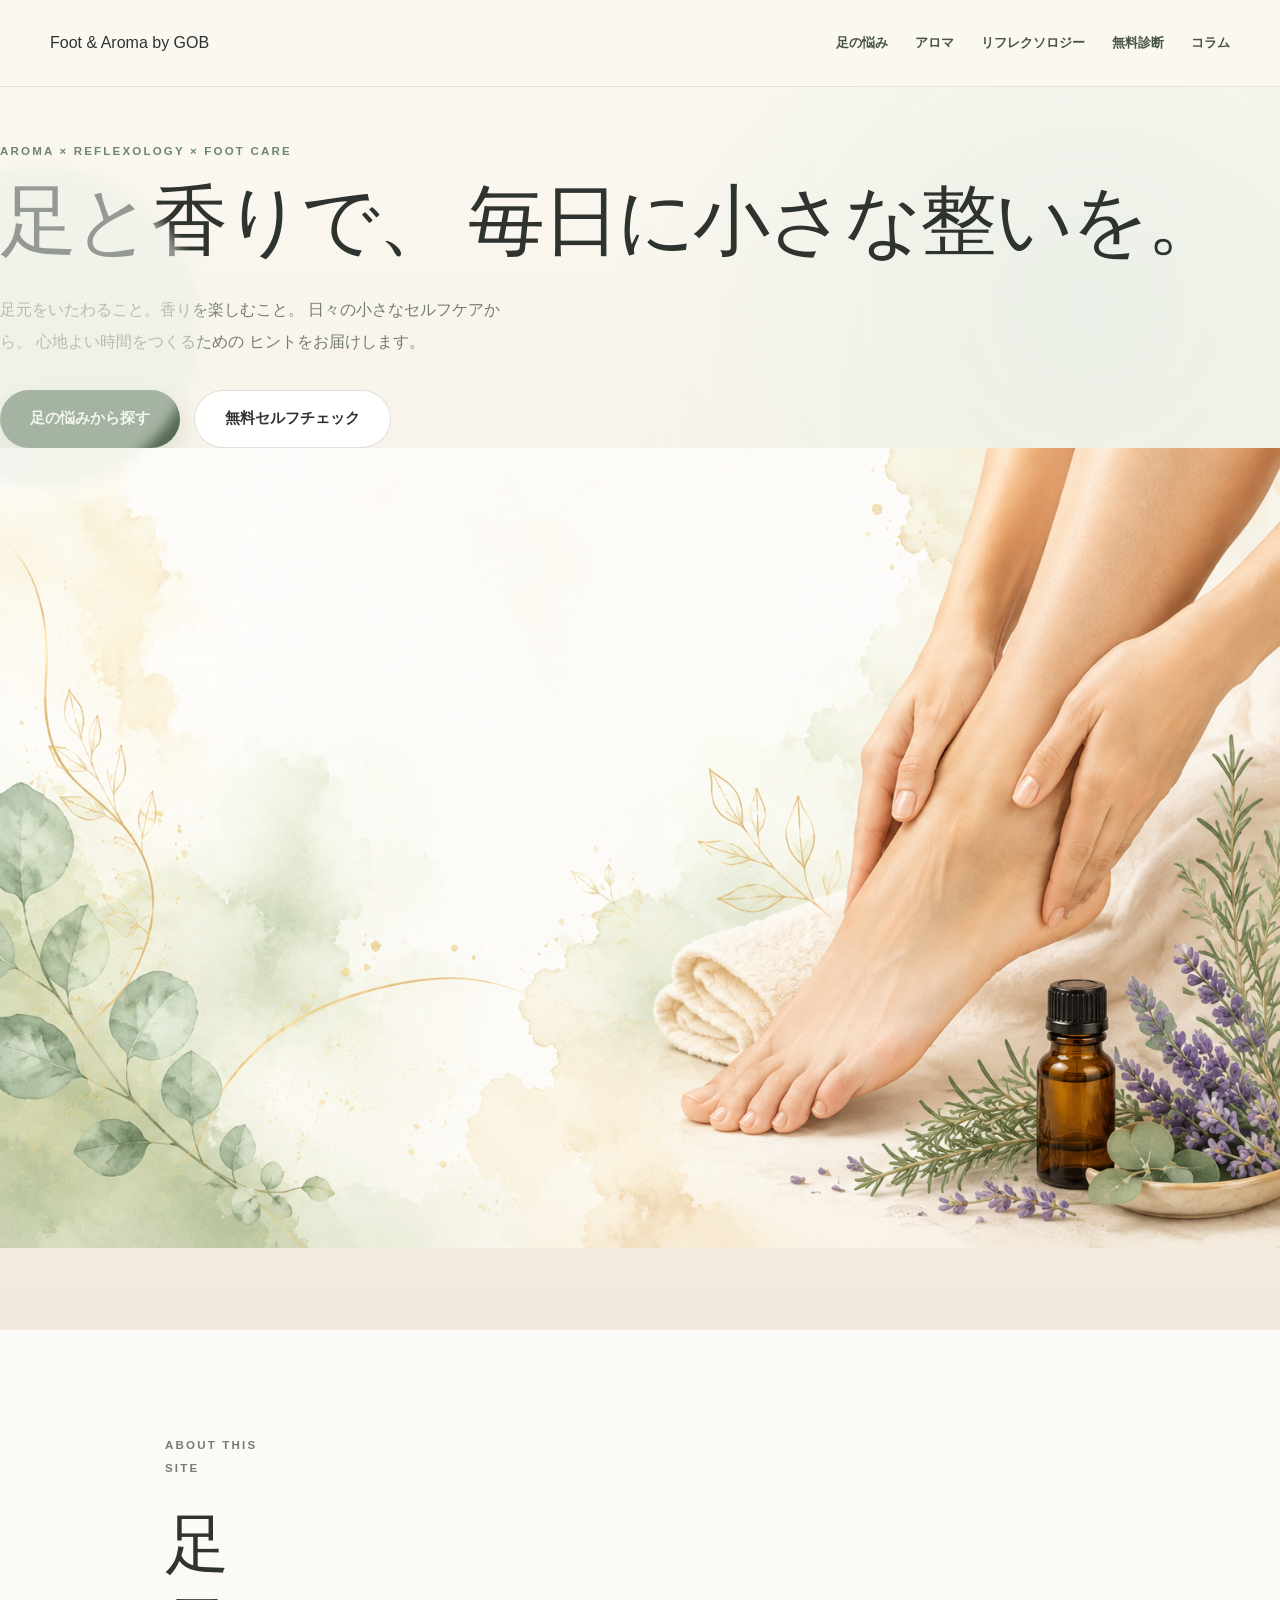
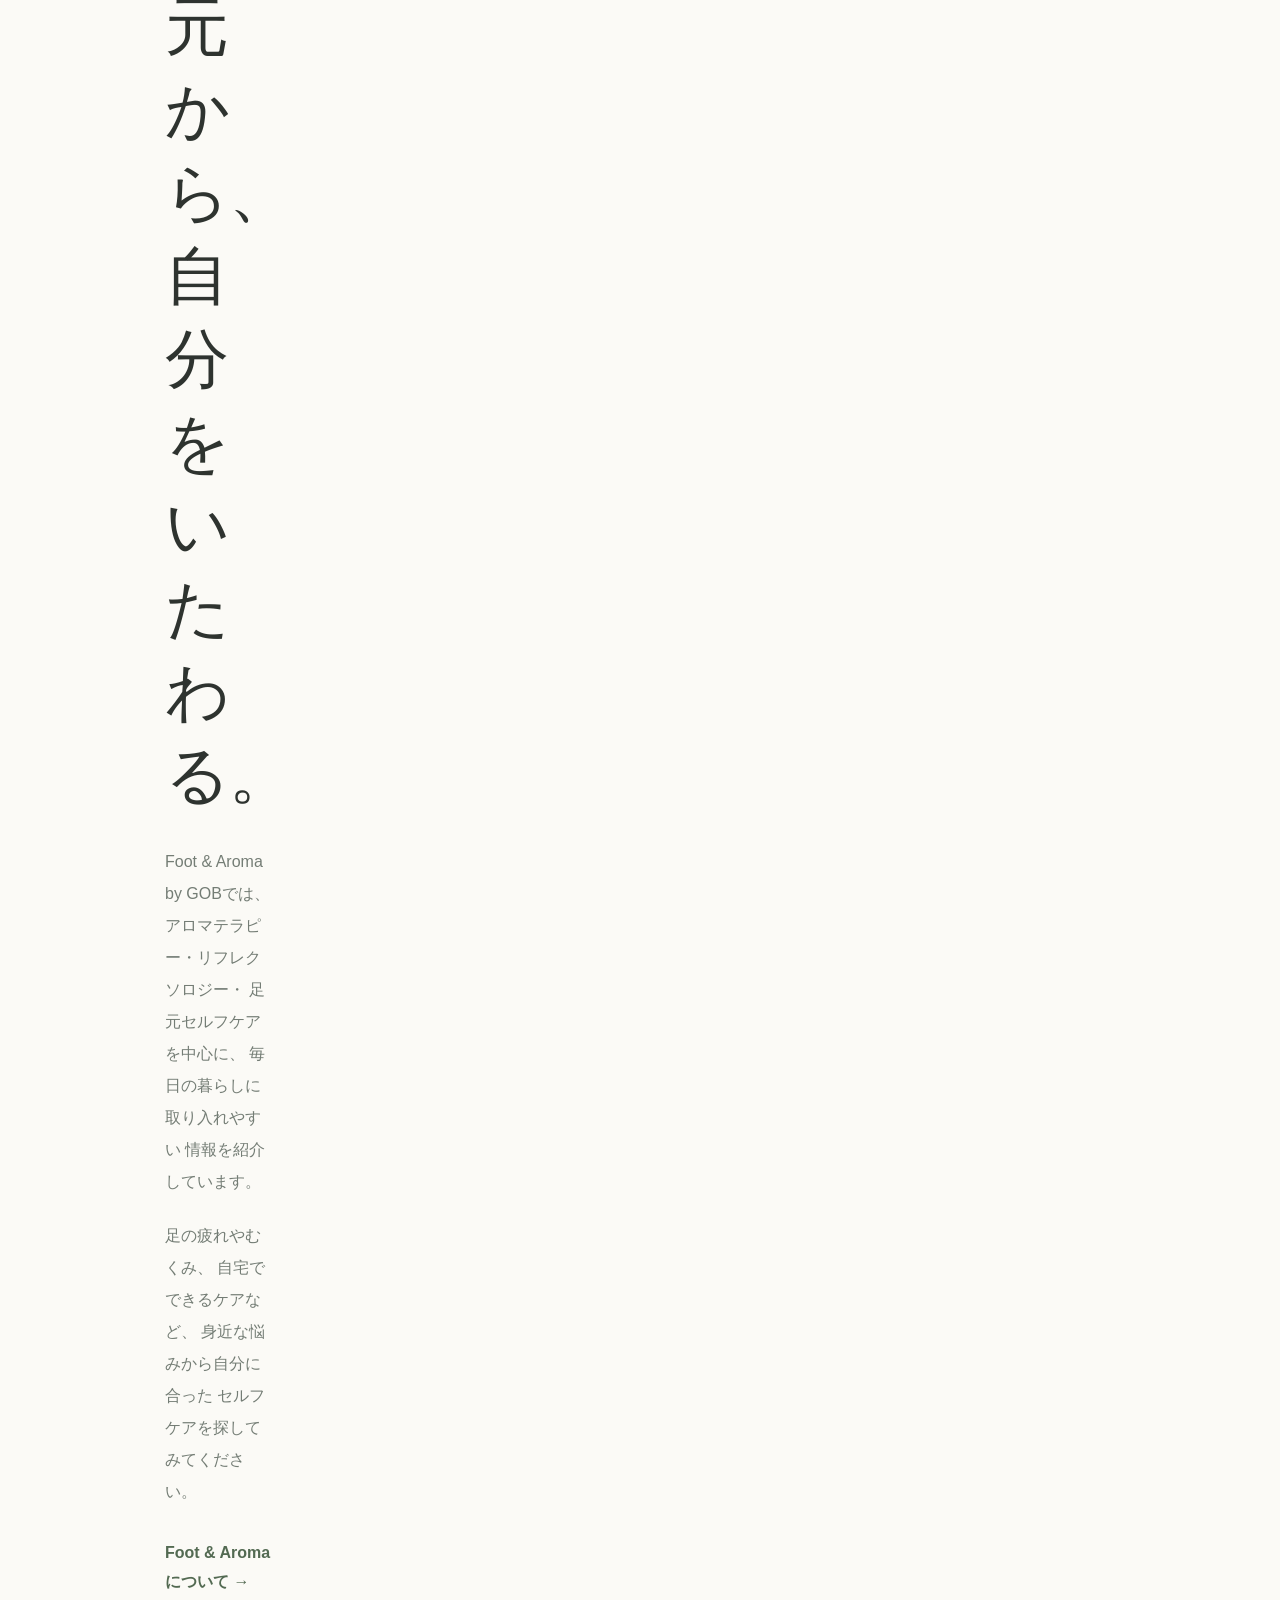
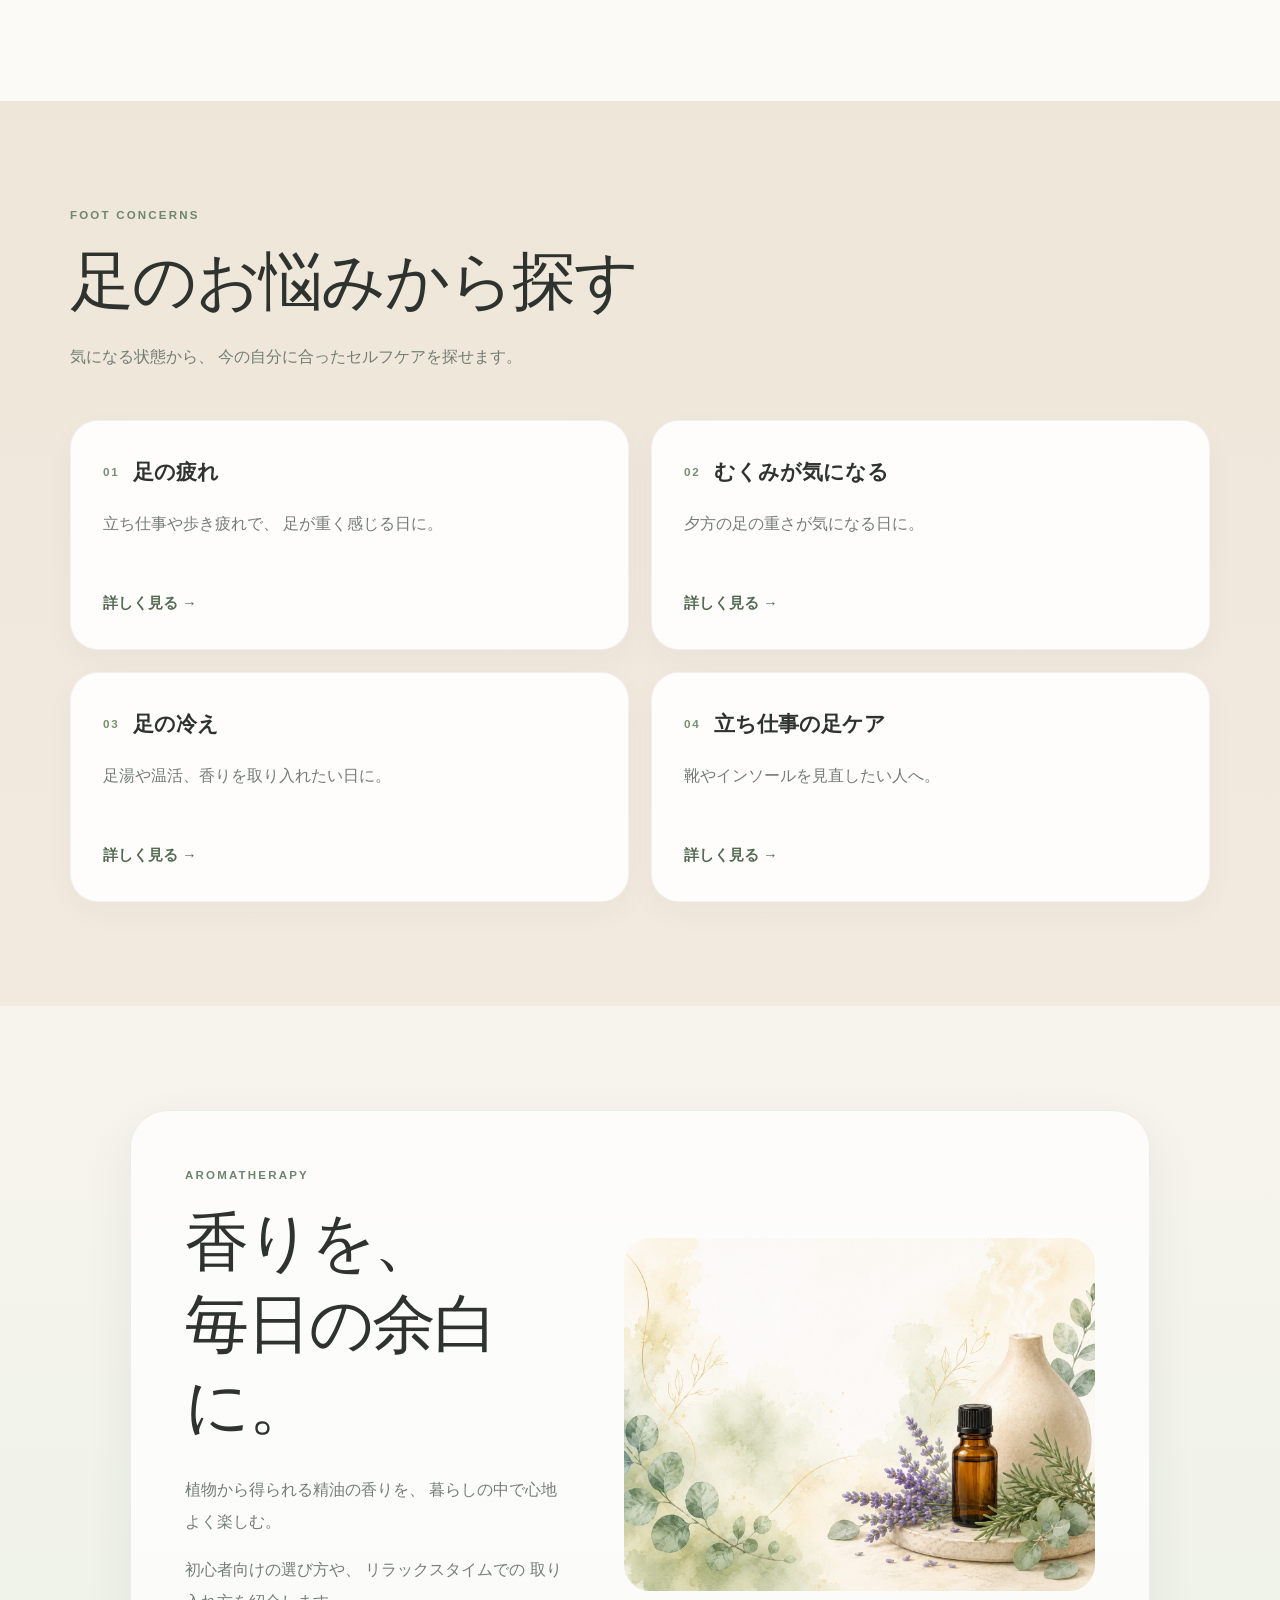
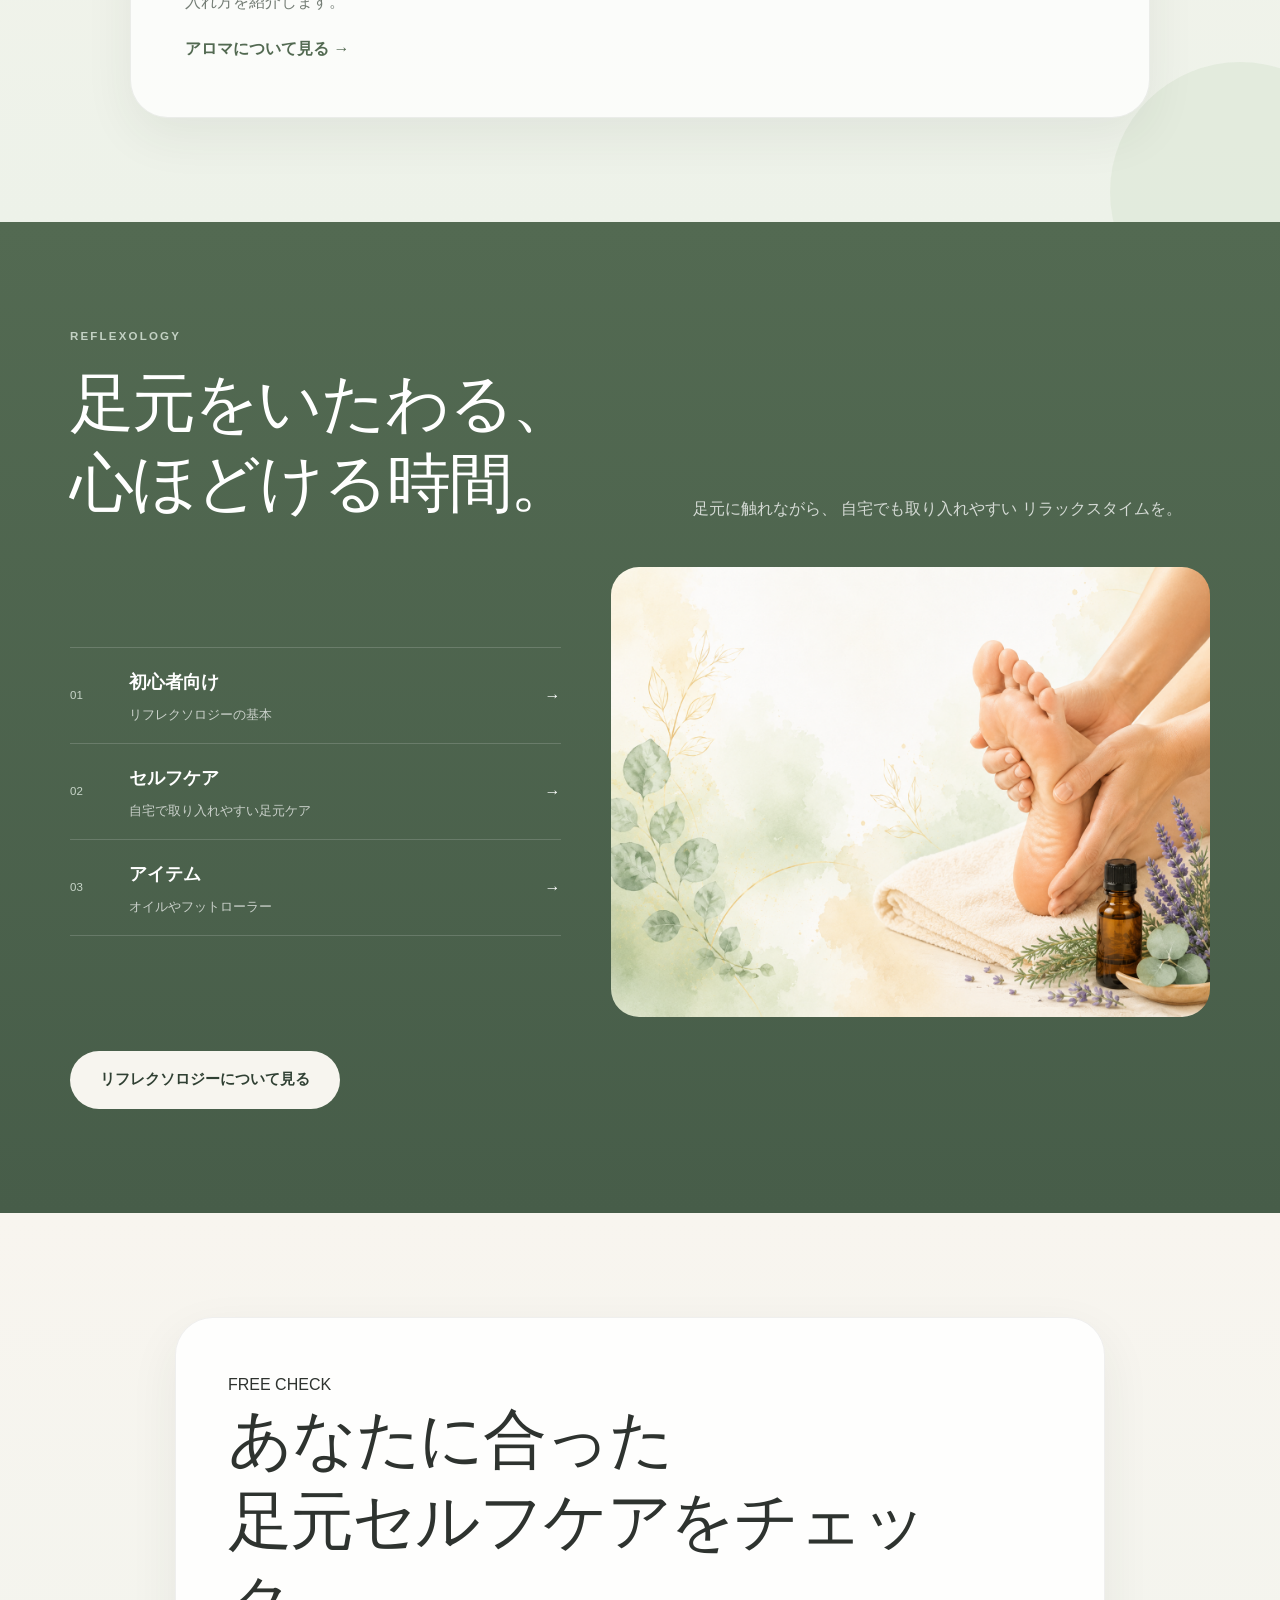
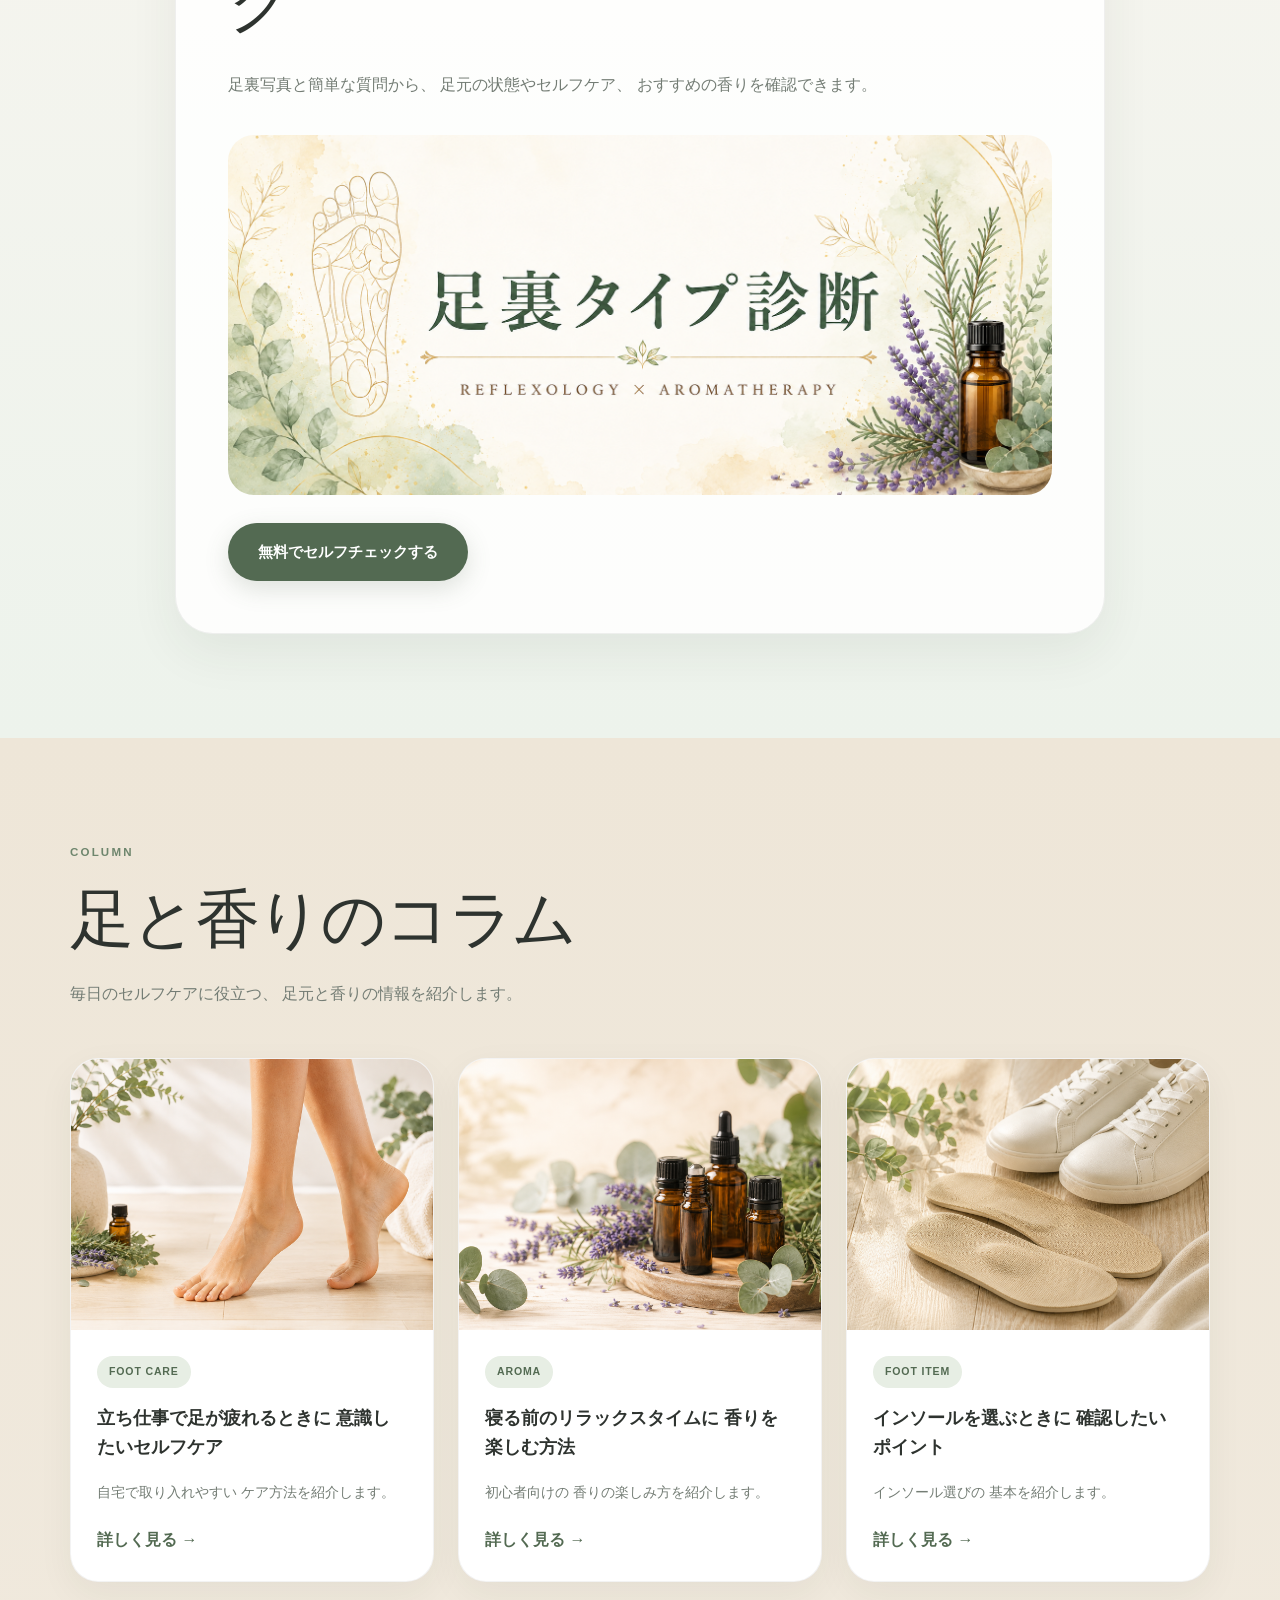
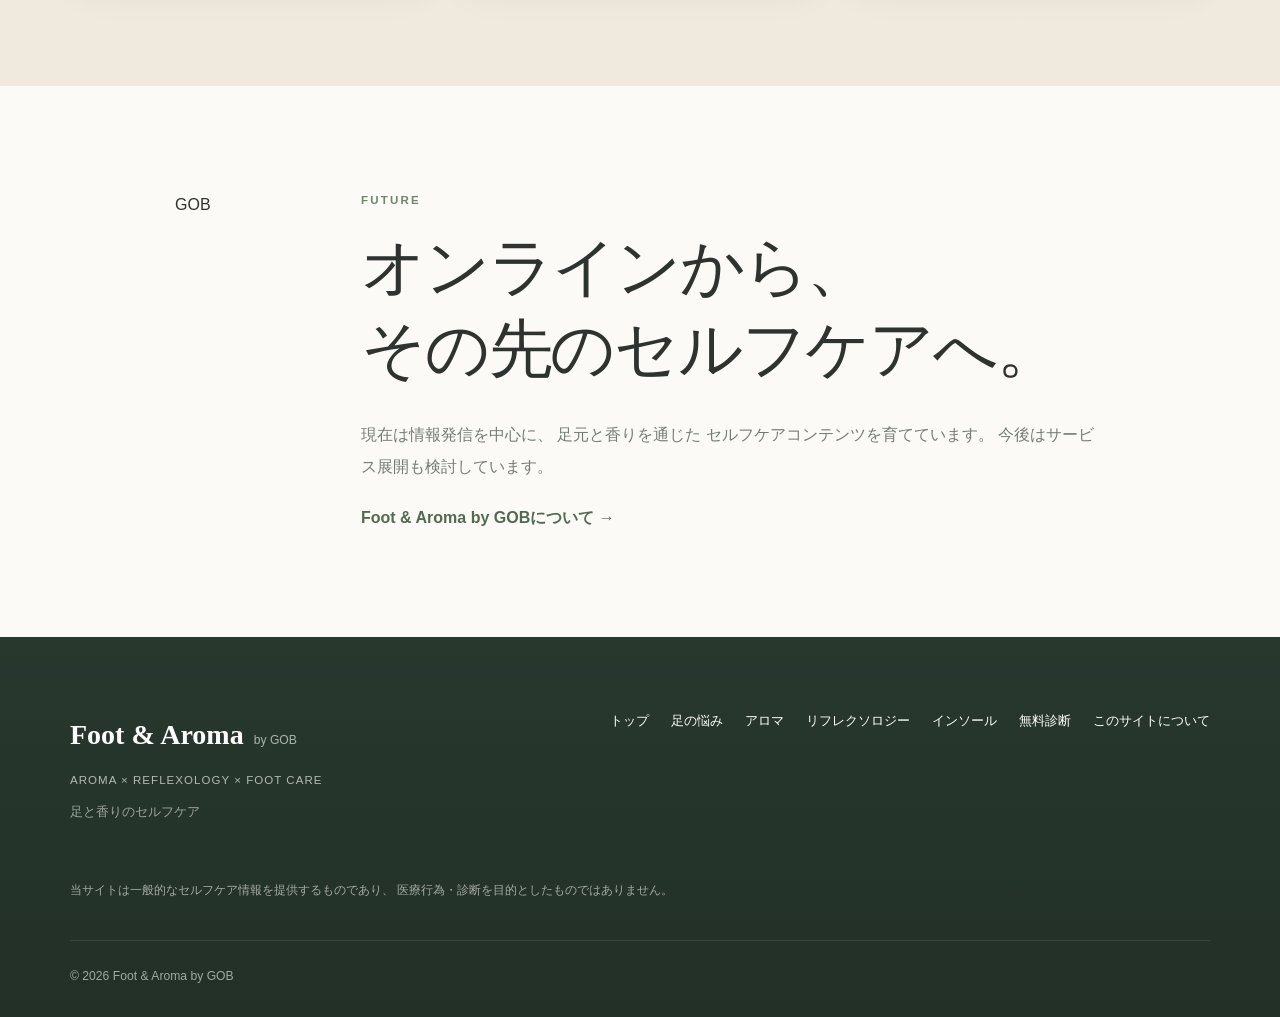
==== commit a5f9c62f: "Update index.html" ====
--- a/index.html
+++ b/index.html
@@ -104,17 +104,15 @@
 
       <a
         href="index.html"
-        class="site-logo"
+        class="text-logo"
         aria-label="Foot & Aroma by GOB トップページ"
       >
 
-        <img
-          src="logo-simple.png"
-          alt="Foot & Aroma"
-          class="header-logo-image"
-        >
-
-        <span class="header-gob">
+        <span class="text-logo-main">
+          Foot & Aroma
+        </span>
+
+        <span class="text-logo-sub">
           by GOB
         </span>
 
@@ -175,7 +173,7 @@
 
     <section class="hero">
 
-      <div class="hero-inner">
+      <div class="hero-shell">
 
         <div class="hero-copy">
 
@@ -183,18 +181,25 @@
             AROMA × REFLEXOLOGY × FOOT CARE
           </p>
 
+
           <h1>
-            足と香りで、<br>
-            毎日に小さな整いを。
+            <span class="hero-title-line">
+              足と香りで、
+            </span>
+
+            <span class="hero-title-line">
+              毎日に小さな整いを。
+            </span>
           </h1>
 
+
           <p class="hero-description">
-            足元をいたわること。
-            香りを楽しむこと。
-            日々のセルフケアを通じて、
+            足元をいたわること。香りを楽しむこと。
+            日々の小さなセルフケアから、
             心地よい時間をつくるための
             ヒントをお届けします。
           </p>
+
 
           <div class="hero-actions">
 
@@ -219,22 +224,20 @@
 
         <div class="hero-visual">
 
-          <div class="hero-image-frame">
+          <a
+            href="foot-care.html"
+            class="hero-image-link"
+            aria-label="足元のセルフケアを見る"
+          >
 
             <img
               src="hero-main.png"
-              alt="足元とアロマオイル、植物を組み合わせたセルフケアのイメージ"
+              alt="アロマオイルと足元のセルフケアをイメージしたビジュアル"
               fetchpriority="high"
               decoding="async"
             >
 
-          </div>
-
-          <div class="hero-note">
-            <span>AROMA</span>
-            <span>REFLEXOLOGY</span>
-            <span>FOOT CARE</span>
-          </div>
+          </a>
 
         </div>
 
@@ -252,22 +255,18 @@
 
       <div class="container about-layout">
 
-        <div class="about-mark">
-          <span>01</span>
-          <small>ABOUT</small>
-        </div>
-
-
         <div class="about-content">
 
           <p class="eyebrow">
             ABOUT THIS SITE
           </p>
+
 
           <h2>
             足元から、<br>
             自分をいたわる。
           </h2>
+
 
           <p>
             Foot & Aroma by GOBでは、
@@ -277,14 +276,14 @@
             情報を紹介しています。
           </p>
 
+
           <p>
-            「立ち仕事で足が疲れる」
-            「夕方になると足が重い」
-            「自宅でできるケアを知りたい」
-            といった身近な悩みから、
-            自分に合ったセルフケアを
-            探してみてください。
-          </p>
+            足の疲れやむくみ、
+            自宅でできるケアなど、
+            身近な悩みから自分に合った
+            セルフケアを探してみてください。
+          </p>
+
 
           <a
             href="about.html"
@@ -318,9 +317,11 @@
             FOOT CONCERNS
           </p>
 
+
           <h2>
             足のお悩みから探す
           </h2>
+
 
           <p>
             気になる状態から、
@@ -344,8 +345,8 @@
             </div>
 
             <p>
-              立ち仕事や歩き疲れなど、
-              足が重く感じる日のセルフケア。
+              立ち仕事や歩き疲れで、
+              足が重く感じる日に。
             </p>
 
             <strong>
@@ -368,7 +369,6 @@
 
             <p>
               夕方の足の重さが気になる日に。
-              日常で取り入れやすいケアを紹介します。
             </p>
 
             <strong>
@@ -390,8 +390,7 @@
             </div>
 
             <p>
-              足湯や温活、香りなど、
-              心地よく過ごすためのセルフケア。
+              足湯や温活、香りを取り入れたい日に。
             </p>
 
             <strong>
@@ -413,8 +412,7 @@
             </div>
 
             <p>
-              インソールや靴選びなど、
-              毎日の足元を見直すヒント。
+              靴やインソールを見直したい人へ。
             </p>
 
             <strong>
@@ -449,29 +447,25 @@
             AROMATHERAPY
           </p>
 
+
           <h2>
             香りを、<br>
             毎日の余白に。
           </h2>
 
+
           <p>
             植物から得られる精油の香りを、
-            毎日の暮らしの中で楽しむ。
-          </p>
+            暮らしの中で心地よく楽しむ。
+          </p>
+
 
           <p>
-            香りの特徴や初心者向けの選び方、
-            リラックスタイムやお部屋での
-            楽しみ方を紹介します。
-          </p>
-
-          <div class="aroma-tags">
-
-            <span>LAVENDER</span>
-            <span>BERGAMOT</span>
-            <span>PEPPERMINT</span>
-
-          </div>
+            初心者向けの選び方や、
+            リラックスタイムでの
+            取り入れ方を紹介します。
+          </p>
+
 
           <a
             href="aroma.html"
@@ -515,6 +509,7 @@
 
       <div class="container">
 
+
         <div class="reflexology-heading">
 
           <div>
@@ -522,6 +517,7 @@
             <p class="eyebrow eyebrow-light">
               REFLEXOLOGY
             </p>
+
 
             <h2>
               足元をいたわる、<br>
@@ -530,11 +526,11 @@
 
           </div>
 
+
           <p>
             足元に触れながら、
-            心地よいリラックスタイムを。
-            初心者向けの基本から
-            自宅で取り入れやすいケアまで紹介します。
+            自宅でも取り入れやすい
+            リラックスタイムを。
           </p>
 
         </div>
@@ -655,20 +651,22 @@
 
         <div class="diagnosis-card">
 
+          <div class="diagnosis-badge">
+            FREE CHECK
+          </div>
+
+
           <div class="diagnosis-copy">
-
-            <p class="eyebrow">
-              FREE CHECK
-            </p>
 
             <h2>
               あなたに合った<br>
               足元セルフケアをチェック
             </h2>
 
+
             <p>
-              足裏写真といくつかの簡単な質問から、
-              足元の状態や日々のセルフケア、
+              足裏写真と簡単な質問から、
+              足元の状態やセルフケア、
               おすすめの香りを確認できます。
             </p>
 
@@ -678,7 +676,7 @@
           <a
             href="diagnosis.html"
             class="diagnosis-image image-link"
-            aria-label="無料診断について見る"
+            aria-label="無料セルフチェックを見る"
           >
 
             <img
@@ -695,7 +693,7 @@
             href="diagnosis.html"
             class="button button-primary diagnosis-button"
           >
-            無料診断について見る
+            無料でセルフチェックする
           </a>
 
         </div>
@@ -723,12 +721,14 @@
             COLUMN
           </p>
 
+
           <h2>
             足と香りのコラム
           </h2>
 
+
           <p>
-            毎日のセルフケアに役立つ
+            毎日のセルフケアに役立つ、
             足元と香りの情報を紹介します。
           </p>
 
@@ -755,21 +755,25 @@
 
             </a>
 
+
             <div class="column-body">
 
               <span class="column-tag">
                 FOOT CARE
               </span>
+
 
               <h3>
                 立ち仕事で足が疲れるときに
                 意識したいセルフケア
               </h3>
 
+
               <p>
-                仕事終わりの足をいたわるために、
-                自宅で取り入れやすい方法を紹介します。
+                自宅で取り入れやすい
+                ケア方法を紹介します。
               </p>
+
 
               <a
                 href="foot-care.html#fatigue"
@@ -801,21 +805,25 @@
 
             </a>
 
+
             <div class="column-body">
 
               <span class="column-tag">
                 AROMA
               </span>
+
 
               <h3>
                 寝る前のリラックスタイムに
                 香りを楽しむ方法
               </h3>
 
+
               <p>
-                初心者でも取り入れやすい
-                アロマの楽しみ方を紹介します。
+                初心者向けの
+                香りの楽しみ方を紹介します。
               </p>
+
 
               <a
                 href="aroma.html"
@@ -847,21 +855,25 @@
 
             </a>
 
+
             <div class="column-body">
 
               <span class="column-tag">
                 FOOT ITEM
               </span>
+
 
               <h3>
                 インソールを選ぶときに
                 確認したいポイント
               </h3>
 
+
               <p>
-                足元を快適にするための
-                インソール選びの基本を紹介します。
+                インソール選びの
+                基本を紹介します。
               </p>
+
 
               <a
                 href="insole.html"
@@ -891,32 +903,31 @@
 
       <div class="container future-layout">
 
-        <div class="future-line">
-          <span>GOB</span>
-        </div>
+        <div class="future-brand">
+          GOB
+        </div>
+
 
         <div class="future-copy">
 
           <p class="eyebrow">
             FUTURE
           </p>
+
 
           <h2>
             オンラインから、<br>
             その先のセルフケアへ。
           </h2>
 
+
           <p>
             現在は情報発信を中心に、
-            足元から毎日を心地よくするための
-            コンテンツを育てています。
-          </p>
-
-          <p>
-            今後は、
-            アロマテラピーやリフレクソロジーに関する
-            サービス展開も検討しています。
-          </p>
+            足元と香りを通じた
+            セルフケアコンテンツを育てています。
+            今後はサービス展開も検討しています。
+          </p>
+
 
           <a
             href="about.html"
@@ -947,6 +958,7 @@
       <div class="footer-brand">
 
         <div class="footer-brand-line">
+
           <strong>
             Foot & Aroma
           </strong>
@@ -954,11 +966,14 @@
           <span>
             by GOB
           </span>
-        </div>
+
+        </div>
+
 
         <p>
           AROMA × REFLEXOLOGY × FOOT CARE
         </p>
+
 
         <small>
           足と香りのセルフケア
--- a/style.css
+++ b/style.css
@@ -1,34 +1,33 @@
 /* =========================================================
    Foot & Aroma by GOB
-   FINAL RESPONSIVE STYLE
-   current index.html 専用
+   PREMIUM COMPLETE STYLE
 ========================================================= */
 
 :root {
-  --cream: #faf7f0;
-  --cream-2: #f5f0e6;
-  --beige: #eee7da;
-  --beige-2: #e8dfd1;
-
+  --ivory: #fbf8f1;
+  --ivory-2: #f7f2e8;
+  --beige: #eee6d8;
   --sage: #e7eee4;
-  --sage-light: #f0f4ed;
-
-  --green: #536851;
-  --green-dark: #354535;
-  --green-deep: #263329;
-
-  --text: #2d322e;
-  --muted: #747b74;
+  --sage-2: #f0f4ed;
+
+  --forest: #536a52;
+  --forest-dark: #304033;
+  --forest-deep: #253229;
+
+  --gold: #b8a37f;
+
+  --text: #2e332f;
+  --text-soft: #747d75;
 
   --white: #ffffff;
 
-  --line: rgba(45, 50, 46, 0.10);
-  --line-light: rgba(255, 255, 255, 0.18);
-
-  --shadow:
-    0 18px 55px rgba(45, 55, 47, 0.07);
-
-  --container: 1160px;
+  --line: rgba(46, 51, 47, 0.11);
+  --line-light: rgba(255, 255, 255, 0.16);
+
+  --shadow-soft: 0 18px 50px rgba(43, 53, 45, 0.07);
+  --shadow-card: 0 12px 36px rgba(43, 53, 45, 0.055);
+
+  --container: 1140px;
 }
 
 
@@ -36,25 +35,19 @@
    RESET
 ========================================================= */
 
-*,
-*::before,
-*::after {
+* {
   box-sizing: border-box;
 }
 
 html {
-  width: 100%;
   scroll-behavior: smooth;
-  overflow-x: hidden;
 }
 
 body {
-  width: 100%;
   margin: 0;
-  overflow-x: hidden;
-
-  background: var(--cream);
+
   color: var(--text);
+  background: var(--ivory);
 
   font-family:
     -apple-system,
@@ -66,13 +59,12 @@
     sans-serif;
 
   line-height: 1.85;
-
   -webkit-font-smoothing: antialiased;
 }
 
 img {
   display: block;
-  max-width: 100%;
+  width: 100%;
   height: auto;
 }
 
@@ -104,96 +96,71 @@
   letter-spacing: -0.035em;
 }
 
+.container {
+  width: min(var(--container), calc(100% - 48px));
+  margin-inline: auto;
+}
+
 
 /* =========================================================
-   COMMON LAYOUT
+   COMMON
 ========================================================= */
 
-.container {
-  width: min(var(--container), calc(100% - 56px));
-  margin-inline: auto;
-}
-
-.content-narrow {
-  width: min(820px, calc(100% - 56px));
-  margin-inline: auto;
-}
-
 .section {
-  padding: 100px 0;
-}
-
-
-/* =========================================================
-   TYPOGRAPHY
-========================================================= */
-
-.section-label,
+  padding: 104px 0;
+}
+
 .eyebrow {
-  margin-bottom: 15px;
-
-  color: #71866f;
+  margin-bottom: 16px;
+
+  color: #6e866d;
 
   font-size: 0.72rem;
   font-weight: 800;
 
-  letter-spacing: 0.20em;
-}
-
-.section-title {
-  margin-bottom: 24px;
-
-  font-size: clamp(2.65rem, 4.6vw, 4.5rem);
-
-  line-height: 1.24;
-}
-
-.section-header {
-  margin-bottom: 46px;
-
-  display: flex;
-  justify-content: space-between;
-  align-items: flex-end;
-
-  gap: 60px;
-}
-
-.section-subcopy {
-  width: 100%;
-  max-width: 390px;
-
-  margin: 0 0 8px;
-
-  color: var(--muted);
+  letter-spacing: 0.19em;
+}
+
+.eyebrow-light {
+  color: #c3d1c3;
+}
+
+.section-heading {
+  max-width: 760px;
+  margin-bottom: 48px;
+}
+
+.section-heading h2 {
+  margin-bottom: 18px;
+
+  font-size: clamp(2.7rem, 5vw, 4.5rem);
+  line-height: 1.26;
+}
+
+.section-heading > p:last-child {
+  margin-bottom: 0;
+
+  color: var(--text-soft);
 
   line-height: 1.95;
-}
-
-.long-copy p {
-  margin-bottom: 22px;
-
-  color: var(--muted);
-
-  line-height: 2;
 }
 
 .text-link {
   display: inline-flex;
   align-items: center;
 
-  gap: 8px;
-
-  color: var(--green);
+  color: var(--forest);
 
   font-weight: 700;
-}
-
-.text-link span {
-  transition: transform 0.2s ease;
-}
-
-.text-link:hover span {
-  transform: translateX(4px);
+
+  transition:
+    transform 0.2s ease,
+    opacity 0.2s ease;
+}
+
+.text-link:hover {
+  transform: translateX(3px);
+  opacity: 0.8;
 }
 
 
@@ -202,13 +169,13 @@
 ========================================================= */
 
 .button {
-  min-height: 56px;
+  min-height: 58px;
 
   padding: 0 30px;
 
   display: inline-flex;
+  align-items: center;
   justify-content: center;
-  align-items: center;
 
   border-radius: 999px;
 
@@ -217,6 +184,7 @@
 
   transition:
     transform 0.2s ease,
+    box-shadow 0.2s ease,
     opacity 0.2s ease;
 }
 
@@ -226,53 +194,56 @@
 
 .button-primary {
   color: white;
-  background: var(--green);
+  background: var(--forest);
+
+  box-shadow:
+    0 8px 24px rgba(82, 102, 79, 0.18);
 }
 
 .button-secondary {
   color: var(--text);
 
-  background: rgba(255, 255, 255, 0.94);
-
-  border: 1px solid var(--line);
+  background: rgba(255, 255, 255, 0.92);
+
+  border: 1px solid rgba(45, 49, 45, 0.15);
 }
 
 .button-light {
-  color: var(--green-dark);
-
+  color: var(--forest-dark);
   background: #f7f5ef;
 }
 
 
 /* =========================================================
-   CLICKABLE IMAGES
+   IMAGE LINKS
 ========================================================= */
 
-.clickable-image {
+.image-link {
   display: block;
 
+  width: 100%;
+
   overflow: hidden;
-}
-
-.clickable-image img {
-  width: 100%;
-
+
+  border-radius: inherit;
+}
+
+.image-link img {
   transition:
     transform 0.35s ease,
     opacity 0.35s ease;
 }
 
 @media (hover: hover) {
-
-  .clickable-image:hover img {
+  .image-link:hover img {
     transform: scale(1.025);
-    opacity: 0.96;
-  }
-
-}
-
-.clickable-image:active img {
+    opacity: 0.97;
+  }
+}
+
+.image-link:active img {
   transform: scale(0.99);
+  opacity: 0.94;
 }
 
 
@@ -282,26 +253,19 @@
 
 .site-header {
   position: sticky;
-
   top: 0;
-
   z-index: 1000;
 
-  width: 100%;
-
-  background: rgba(250, 247, 240, 0.96);
-
-  backdrop-filter: blur(15px);
+  background: rgba(251, 248, 241, 0.94);
+  backdrop-filter: blur(16px);
 
   border-bottom: 1px solid var(--line);
 }
 
 .header-inner {
-  position: relative;
-
-  width: min(1200px, calc(100% - 48px));
-
-  min-height: 92px;
+  width: min(1180px, calc(100% - 42px));
+
+  min-height: 86px;
 
   margin-inline: auto;
 
@@ -309,82 +273,96 @@
   align-items: center;
   justify-content: space-between;
 
-  gap: 36px;
-}
-
-
-/* ロゴ暴走防止 */
+  gap: 30px;
+}
 
 .site-logo {
   display: flex;
   align-items: center;
 
-  width: 190px;
-  max-width: 190px;
-
-  flex: 0 0 190px;
-
-  overflow: hidden;
-}
-
-.site-logo img {
-  display: block;
-
-  width: 190px !important;
-  max-width: 190px !important;
-
-  height: 58px !important;
-  max-height: 58px !important;
-
-  object-fit: contain;
-  object-position: left center;
-}
-
-
-/* PCナビ */
-
-.desktop-nav {
+  flex-shrink: 0;
+}
+
+.header-logo-image {
+  width: 182px;
+  height: auto;
+}
+
+.header-gob {
+  margin-left: 10px;
+
+  color: var(--text-soft);
+
+  font-family:
+    Georgia,
+    "Yu Mincho",
+    serif;
+
+  font-size: 0.72rem;
+
+  letter-spacing: 0.08em;
+}
+
+.global-nav {
   display: flex;
   align-items: center;
 
-  gap: 29px;
-
-  font-size: 0.81rem;
+  gap: 27px;
+
+  color: #465346;
+
+  font-size: 0.8rem;
   font-weight: 700;
 }
 
-.desktop-nav a {
+.global-nav a {
   position: relative;
 
   padding: 10px 0;
 }
 
-.desktop-nav a::after {
+.global-nav a::after {
   content: "";
 
   position: absolute;
-
   left: 0;
+  right: 100%;
   bottom: 4px;
 
-  width: 0;
   height: 1px;
 
-  background: var(--green);
-
-  transition: width 0.2s ease;
-}
-
-.desktop-nav a:hover::after {
+  background: var(--forest);
+
+  transition: right 0.2s ease;
+}
+
+.global-nav a:hover::after {
+  right: 0;
+}
+
+.menu-button {
+  display: none;
+
+  width: 48px;
+  height: 48px;
+
+  padding: 8px;
+
+  border: 0;
+  background: transparent;
+
+  cursor: pointer;
+}
+
+.menu-button span {
+  display: block;
+
   width: 100%;
-}
-
-
-/* モバイルナビはPCで隠す */
-
-.menu-button,
-.mobile-nav {
-  display: none;
+  height: 2px;
+
+  margin: 7px 0;
+
+  background: var(--text);
 }
 
 
@@ -392,178 +370,281 @@
    HERO
 ========================================================= */
 
-.hero-section {
-  padding: 52px 0 78px;
-
+.hero {
+  position: relative;
+
+  padding: 54px 0 82px;
+
+  overflow: hidden;
+
+  background:
+    radial-gradient(
+      circle at 85% 18%,
+      rgba(232, 239, 230, 0.85),
+      transparent 32%
+    ),
+    linear-gradient(
+      180deg,
+      #fbf8f1 0%,
+      #f1eadc 100%
+    );
+}
+
+.hero::before {
+  content: "";
+
+  position: absolute;
+
+  top: 80px;
+  left: -120px;
+
+  width: 320px;
+  height: 320px;
+
+  border-radius: 50%;
+
+  background:
+    rgba(233, 239, 229, 0.55);
+
+  filter: blur(6px);
+
+  pointer-events: none;
+}
+
+.hero-inner {
+  position: relative;
+  z-index: 1;
+
+  width: min(1180px, calc(100% - 48px));
+
+  margin-inline: auto;
+
+  padding: 54px;
+
+  display: grid;
+  grid-template-columns: 0.92fr 1.08fr;
+
+  gap: 58px;
+
+  align-items: center;
+
+  background: rgba(255, 255, 255, 0.7);
+
+  border: 1px solid rgba(45, 49, 45, 0.075);
+
+  border-radius: 42px;
+
+  box-shadow: var(--shadow-soft);
+}
+
+.hero-copy h1 {
+  margin-bottom: 28px;
+
+  font-size: clamp(3.2rem, 6vw, 5.6rem);
+  line-height: 1.14;
+}
+
+.hero-description {
+  max-width: 520px;
+
+  margin-bottom: 32px;
+
+  color: var(--text-soft);
+
+  line-height: 2;
+}
+
+.hero-actions {
+  display: flex;
+  flex-wrap: wrap;
+
+  gap: 14px;
+}
+
+.hero-visual {
+  min-width: 0;
+}
+
+.hero-image-frame {
+  overflow: hidden;
+
+  border-radius: 28px;
+
+  box-shadow:
+    0 14px 36px rgba(50, 58, 51, 0.08);
+}
+
+.hero-image-frame img {
+  aspect-ratio: 4 / 4.3;
+
+  object-fit: cover;
+}
+
+.hero-note {
+  margin-top: 12px;
+
+  display: flex;
+  flex-wrap: wrap;
+
+  gap: 14px;
+
+  color: #758275;
+
+  font-size: 0.65rem;
+  font-weight: 700;
+
+  letter-spacing: 0.1em;
+}
+
+
+/* =========================================================
+   ABOUT
+========================================================= */
+
+.section-about {
+  background: #fbfaf6;
+}
+
+.about-layout {
+  display: grid;
+  grid-template-columns: 110px 1fr;
+
+  gap: 48px;
+
+  max-width: 950px;
+}
+
+.about-mark {
+  padding-top: 4px;
+
+  color: #8c9c8c;
+}
+
+.about-mark span {
+  display: block;
+
+  font-family: Georgia, serif;
+
+  font-size: 2.2rem;
+
+  line-height: 1;
+}
+
+.about-mark small {
+  display: block;
+
+  margin-top: 10px;
+
+  font-size: 0.65rem;
+
+  letter-spacing: 0.18em;
+}
+
+.about-content {
+  max-width: 760px;
+}
+
+.about-content h2 {
+  margin-bottom: 28px;
+
+  font-size: clamp(2.7rem, 5vw, 4.4rem);
+
+  line-height: 1.3;
+}
+
+.about-content > p {
+  margin-bottom: 22px;
+
+  color: var(--text-soft);
+
+  line-height: 2;
+}
+
+.about-content .text-link {
+  margin-top: 8px;
+}
+
+
+/* =========================================================
+   FOOT CONCERNS
+========================================================= */
+
+.section-concerns {
   background:
     linear-gradient(
       180deg,
-      #faf7ef 0%,
-      #f0eadf 100%
+      #eee6d8,
+      #f2eadf
     );
 }
 
-.hero-card {
-  width: min(1200px, calc(100% - 48px));
-
-  margin-inline: auto;
-
-  padding: 54px;
-
+.concern-grid {
   display: grid;
-
-  grid-template-columns:
-    minmax(0, 0.94fr)
-    minmax(0, 1.06fr);
-
-  gap: 58px;
-
-  align-items: center;
-
-  background: rgba(255, 255, 255, 0.78);
-
-  border: 1px solid rgba(45, 50, 46, 0.07);
-
-  border-radius: 40px;
-
-  box-shadow: var(--shadow);
-}
-
-.hero-copy {
-  min-width: 0;
-}
-
-.eyebrow {
-  margin-bottom: 22px;
-}
-
-.hero-copy h1 {
-  margin-bottom: 28px;
-
-  font-size: clamp(3rem, 5vw, 5.15rem);
-
-  line-height: 1.15;
-}
-
-.hero-description {
-  max-width: 510px;
-
-  margin-bottom: 30px;
-
-  color: var(--muted);
-
-  line-height: 2;
-}
-
-.hero-buttons {
-  display: flex;
-  flex-wrap: wrap;
-
-  gap: 12px;
-}
-
-.hero-image-wrap {
-  min-width: 0;
-
-  overflow: hidden;
-
-  border-radius: 28px;
-}
-
-.hero-image-wrap img {
-  width: 100%;
-
-  aspect-ratio: 4 / 4.25;
-
-  object-fit: cover;
-}
-
-
-/* =========================================================
-   ABOUT
-========================================================= */
-
-.about-section {
-  background: #fbf9f4;
-}
-
-
-/* =========================================================
-   FOOT CONCERNS
-========================================================= */
-
-.concerns-section {
-  background: var(--beige);
-}
-
-.concerns-grid {
-  display: grid;
-
-  grid-template-columns:
-    repeat(2, minmax(0, 1fr));
+  grid-template-columns: repeat(2, 1fr);
 
   gap: 22px;
 }
 
 .concern-card {
-  min-height: 240px;
-
-  padding: 31px;
+  min-height: 230px;
+
+  padding: 32px;
 
   display: flex;
   flex-direction: column;
 
-  background: rgba(255, 255, 255, 0.92);
-
-  border: 1px solid rgba(45, 50, 46, 0.05);
-
-  border-radius: 27px;
+  background:
+    rgba(255, 255, 255, 0.91);
+
+  border: 1px solid rgba(45, 49, 45, 0.055);
+
+  border-radius: 28px;
 
   box-shadow:
-    0 10px 30px rgba(45, 55, 47, 0.03);
+    0 10px 30px rgba(43, 53, 45, 0.035);
 
   transition:
-    transform 0.25s ease,
-    box-shadow 0.25s ease;
+    transform 0.2s ease,
+    box-shadow 0.2s ease;
 }
 
 .concern-card:hover {
   transform: translateY(-3px);
 
   box-shadow:
-    0 18px 38px rgba(45, 55, 47, 0.07);
-}
-
-.concern-card-title {
-  margin-bottom: 17px;
-
+    0 15px 34px rgba(43, 53, 45, 0.065);
+}
+
+.concern-card-top {
   display: flex;
   align-items: center;
 
-  gap: 12px;
-}
-
-.concern-card-title span {
+  gap: 14px;
+
+  margin-bottom: 18px;
+}
+
+.concern-card-top span {
   flex-shrink: 0;
 
   color: #789076;
 
-  font-size: 0.72rem;
+  font-size: 0.73rem;
   font-weight: 800;
 
   letter-spacing: 0.14em;
 }
 
-.concern-card-title h3 {
+.concern-card-top h3 {
   margin: 0;
 
-  font-size: 1.24rem;
+  font-size: 1.3rem;
 }
 
 .concern-card p {
-  margin-bottom: 20px;
-
-  color: var(--muted);
+  margin-bottom: 24px;
+
+  color: var(--text-soft);
 
   line-height: 1.85;
 }
@@ -571,9 +652,9 @@
 .concern-card strong {
   margin-top: auto;
 
-  color: var(--green);
-
-  font-size: 0.9rem;
+  color: var(--forest);
+
+  font-size: 0.92rem;
 }
 
 
@@ -581,56 +662,109 @@
    AROMA
 ========================================================= */
 
-.aroma-section {
+.section-aroma {
+  position: relative;
+
+  overflow: hidden;
+
   background:
     linear-gradient(
       180deg,
-      #f8f5ee,
+      #f7f4ed,
       #edf2e9
     );
 }
 
-.editorial-panel {
-  padding: 52px;
+.section-aroma::after {
+  content: "";
+
+  position: absolute;
+
+  right: -90px;
+  bottom: -100px;
+
+  width: 260px;
+  height: 260px;
+
+  border-radius: 50%;
+
+  background:
+    rgba(221, 232, 216, 0.65);
+
+  pointer-events: none;
+}
+
+.aroma-layout {
+  position: relative;
+  z-index: 1;
+
+  max-width: 1020px;
+
+  padding: 54px;
 
   display: grid;
-
-  grid-template-columns:
-    minmax(0, 0.9fr)
-    minmax(0, 1.1fr);
-
-  gap: 50px;
+  grid-template-columns: 0.9fr 1.1fr;
+
+  gap: 54px;
 
   align-items: center;
 
-  background: rgba(255, 255, 255, 0.76);
-
-  border: 1px solid var(--line);
-
-  border-radius: 37px;
-
-  box-shadow: var(--shadow);
-}
-
-.editorial-copy {
-  min-width: 0;
-}
-
-.editorial-copy p:not(.section-label) {
-  margin-bottom: 20px;
-
-  color: var(--muted);
+  background:
+    rgba(255, 255, 255, 0.74);
+
+  border: 1px solid rgba(45, 49, 45, 0.08);
+
+  border-radius: 38px;
+
+  box-shadow: var(--shadow-soft);
+}
+
+.aroma-copy h2 {
+  margin-bottom: 26px;
+
+  font-size: clamp(2.7rem, 5vw, 4.4rem);
+
+  line-height: 1.28;
+}
+
+.aroma-copy > p:not(.eyebrow) {
+  color: var(--text-soft);
 
   line-height: 2;
 }
 
-.editorial-image {
+.aroma-tags {
+  margin: 26px 0;
+
+  display: flex;
+  flex-wrap: wrap;
+
+  gap: 8px;
+}
+
+.aroma-tags span {
+  padding: 7px 11px;
+
+  color: var(--forest);
+
+  background:
+    rgba(232, 239, 230, 0.9);
+
+  border-radius: 999px;
+
+  font-size: 0.63rem;
+  font-weight: 700;
+
+  letter-spacing: 0.08em;
+}
+
+.aroma-image {
+  overflow: hidden;
+
   border-radius: 26px;
 }
 
-.editorial-image img {
-  width: 100%;
-
+.aroma-image img {
   aspect-ratio: 4 / 3;
 
   object-fit: cover;
@@ -641,127 +775,124 @@
    REFLEXOLOGY
 ========================================================= */
 
-.reflexology-section {
+.section-reflexology {
   color: white;
 
-  background: var(--green);
-}
-
-.light-label {
-  color: #c6d2c6;
-}
-
-.light-title {
-  color: white;
+  background:
+    linear-gradient(
+      180deg,
+      #536a52,
+      #475d49
+    );
 }
 
 .reflexology-heading {
-  margin-bottom: 40px;
-
   display: grid;
-
-  grid-template-columns:
-    minmax(0, 1fr)
-    minmax(0, 0.82fr);
-
-  gap: 50px;
+  grid-template-columns: 1fr 0.9fr;
+
+  gap: 48px;
 
   align-items: end;
+
+  margin-bottom: 42px;
+}
+
+.reflexology-heading h2 {
+  margin: 0;
+
+  font-size: clamp(2.7rem, 5vw, 4.4rem);
+
+  line-height: 1.26;
 }
 
 .reflexology-heading > p {
   margin: 0;
 
-  color: rgba(255, 255, 255, 0.74);
-
-  line-height: 1.95;
-}
-
-.reflexology-content {
+  color: rgba(255, 255, 255, 0.76);
+
+  line-height: 2;
+}
+
+.reflexology-layout {
   display: grid;
-
-  grid-template-columns:
-    minmax(0, 0.9fr)
-    minmax(0, 1.1fr);
-
-  gap: 48px;
+  grid-template-columns: 0.9fr 1.1fr;
+
+  gap: 50px;
 
   align-items: center;
 }
 
-.reflexology-list {
+.reflexology-menu {
   border-top: 1px solid var(--line-light);
 }
 
-.reflexology-item {
-  min-height: 100px;
-
-  padding: 18px 0;
+.reflexology-row {
+  min-height: 96px;
 
   display: grid;
-
-  grid-template-columns:
-    42px
-    minmax(0, 1fr)
-    24px;
-
-  gap: 13px;
+  grid-template-columns: 45px 1fr 24px;
+
+  gap: 14px;
 
   align-items: center;
 
   border-bottom: 1px solid var(--line-light);
 }
 
-.item-number {
-  color: #c5d1c6;
-
-  font-size: 0.7rem;
-}
-
-.reflexology-item h3 {
-  margin-bottom: 4px;
+.reflexology-row > span {
+  color: #c7d4c8;
+
+  font-size: 0.72rem;
+}
+
+.reflexology-row > div {
+  min-width: 0;
+}
+
+.reflexology-row strong {
+  display: block;
+
+  margin-bottom: 5px;
 
   font-size: 1.12rem;
 }
 
-.reflexology-item p {
-  margin: 0;
+.reflexology-row small {
+  display: block;
 
   color: rgba(255, 255, 255, 0.7);
 
-  font-size: 0.87rem;
-
-  line-height: 1.7;
-}
-
-.item-arrow {
+  line-height: 1.6;
+}
+
+.reflexology-row b {
   text-align: right;
 
-  color: rgba(255, 255, 255, 0.76);
+  font-weight: 400;
 }
 
 .reflexology-image {
-  border-radius: 27px;
+  overflow: hidden;
+
+  border-radius: 28px;
 }
 
 .reflexology-image img {
-  width: 100%;
-
   aspect-ratio: 4 / 3;
 
   object-fit: cover;
 }
 
-.reflexology-button {
-  margin-top: 31px;
+.reflexology-action {
+  margin-top: 34px;
 }
 
 
 /* =========================================================
-   DIAGNOSIS
+   FREE CHECK
 ========================================================= */
 
-.diagnosis-section {
+.section-diagnosis {
   background:
     linear-gradient(
       180deg,
@@ -770,73 +901,61 @@
     );
 }
 
-.diagnosis-panel {
-  width: 100%;
-  max-width: 980px;
+.diagnosis-card {
+  max-width: 930px;
 
   margin-inline: auto;
 
-  padding: 50px;
-
-  display: grid;
-
-  grid-template-columns:
-    minmax(0, 0.94fr)
-    minmax(0, 1.06fr);
-
-  grid-template-areas:
-    "copy image"
-    "button image";
-
-  column-gap: 46px;
-
-  align-items: center;
-
-  background: rgba(255, 255, 255, 0.84);
-
-  border: 1px solid var(--line);
-
-  border-radius: 37px;
-
-  box-shadow: var(--shadow);
+  padding: 52px;
+
+  background:
+    rgba(255, 255, 255, 0.84);
+
+  border: 1px solid rgba(45, 49, 45, 0.07);
+
+  border-radius: 38px;
+
+  box-shadow: var(--shadow-soft);
 }
 
 .diagnosis-copy {
-  grid-area: copy;
-
-  min-width: 0;
-}
-
-.diagnosis-copy .section-title {
-  font-size: clamp(2.3rem, 4vw, 3.75rem);
+  max-width: 720px;
+}
+
+.diagnosis-copy h2 {
+  margin-bottom: 24px;
+
+  font-size: clamp(2.6rem, 5vw, 4.25rem);
+
+  line-height: 1.28;
 }
 
 .diagnosis-copy > p:last-child {
   margin-bottom: 0;
 
-  color: var(--muted);
+  color: var(--text-soft);
 
   line-height: 2;
 }
 
 .diagnosis-image {
-  grid-area: image;
+  margin-top: 34px;
+
+  overflow: hidden;
 
   border-radius: 26px;
 }
 
 .diagnosis-image img {
-  width: 100%;
-
-  aspect-ratio: 16 / 10;
+  aspect-ratio: 16 / 7;
 
   object-fit: cover;
 }
 
-.diagnosis-button-wrap {
-  grid-area: button;
-
-  margin-top: 24px;
+.diagnosis-button {
+  width: auto;
+
+  margin-top: 28px;
 }
 
 
@@ -844,15 +963,18 @@
    COLUMN
 ========================================================= */
 
-.column-section {
-  background: var(--beige);
+.section-column {
+  background:
+    linear-gradient(
+      180deg,
+      #eee6d8,
+      #f0e9dd
+    );
 }
 
 .column-grid {
   display: grid;
-
-  grid-template-columns:
-    repeat(3, minmax(0, 1fr));
+  grid-template-columns: repeat(3, 1fr);
 
   gap: 24px;
 }
@@ -865,65 +987,63 @@
 
   background: white;
 
-  border-radius: 27px;
-
-  box-shadow: var(--shadow);
+  border: 1px solid rgba(45, 49, 45, 0.055);
+
+  border-radius: 28px;
+
+  box-shadow: var(--shadow-card);
 }
 
 .column-image {
-  overflow: hidden;
+  border-radius: 0;
 }
 
 .column-image img {
-  width: 100%;
-
   aspect-ratio: 4 / 3;
 
   object-fit: cover;
 }
 
 .column-body {
-  padding: 25px;
+  padding: 26px;
 
   display: flex;
   flex: 1;
-
   flex-direction: column;
 }
 
-.category-badge {
+.column-tag {
   align-self: flex-start;
 
-  margin-bottom: 15px;
+  margin-bottom: 16px;
 
   padding: 6px 12px;
 
-  color: var(--green);
+  color: var(--forest);
 
   background: var(--sage);
 
   border-radius: 999px;
 
-  font-size: 0.7rem;
+  font-size: 0.66rem;
   font-weight: 700;
+
+  letter-spacing: 0.08em;
 }
 
 .column-body h3 {
-  margin-bottom: 15px;
-
-  font-size: 1.13rem;
-
+  margin-bottom: 16px;
+
+  font-size: 1.12rem;
   line-height: 1.65;
 }
 
 .column-body p {
   margin-bottom: 20px;
 
-  color: var(--muted);
-
-  font-size: 0.89rem;
-
-  line-height: 1.8;
+  color: var(--text-soft);
+
+  font-size: 0.9rem;
 }
 
 .column-body .text-link {
@@ -935,8 +1055,65 @@
    FUTURE
 ========================================================= */
 
-.future-section {
-  background: #fbf9f4;
+.section-future {
+  background: #fbfaf6;
+}
+
+.future-layout {
+  display: grid;
+  grid-template-columns: 140px 1fr;
+
+  gap: 46px;
+
+  max-width: 930px;
+}
+
+.future-line {
+  padding-top: 8px;
+}
+
+.future-line span {
+  display: inline-flex;
+  align-items: center;
+
+  gap: 8px;
+
+  color: #91a091;
+
+  font-family: Georgia, serif;
+
+  font-size: 1.35rem;
+
+  letter-spacing: 0.08em;
+}
+
+.future-line span::after {
+  content: "";
+
+  width: 50px;
+  height: 1px;
+
+  background: #b6c0b5;
+}
+
+.future-copy {
+  max-width: 740px;
+}
+
+.future-copy h2 {
+  margin-bottom: 28px;
+
+  font-size: clamp(2.7rem, 5vw, 4.35rem);
+
+  line-height: 1.28;
+}
+
+.future-copy > p:not(.eyebrow) {
+  margin-bottom: 20px;
+
+  color: var(--text-soft);
+
+  line-height: 2;
 }
 
 
@@ -945,50 +1122,59 @@
 ========================================================= */
 
 .site-footer {
-  padding: 68px 0 30px;
+  padding: 72px 0 30px;
 
   color: white;
 
-  background: var(--green-deep);
+  background:
+    linear-gradient(
+      180deg,
+      #28382d,
+      #223027
+    );
 }
 
 .footer-inner {
-  width: min(var(--container), calc(100% - 56px));
-
-  margin-inline: auto;
-
   display: grid;
-
-  grid-template-columns:
-    minmax(0, 1fr)
-    auto;
-
-  gap: 35px;
+  grid-template-columns: 1fr auto;
+
+  gap: 38px;
+}
+
+.footer-brand-line {
+  display: flex;
+  align-items: baseline;
+
+  gap: 10px;
 }
 
 .footer-brand strong {
-  display: inline-block;
-
   font-family:
     Georgia,
     "Yu Mincho",
     serif;
 
-  font-size: 1.7rem;
-}
-
-.footer-brand span {
-  margin-left: 8px;
-
-  color: rgba(255, 255, 255, 0.6);
-
-  font-size: 0.75rem;
+  font-size: 1.75rem;
+}
+
+.footer-brand-line span {
+  color: rgba(255, 255, 255, 0.62);
+
+  font-size: 0.76rem;
 }
 
 .footer-brand p {
-  margin: 8px 0 0;
+  margin: 10px 0 4px;
 
   color: rgba(255, 255, 255, 0.65);
+
+  font-size: 0.72rem;
+
+  letter-spacing: 0.09em;
+}
+
+.footer-brand small {
+  color: rgba(255, 255, 255, 0.55);
 }
 
 .footer-nav {
@@ -1004,21 +1190,21 @@
 .copyright {
   grid-column: 1 / -1;
 
-  color: rgba(255, 255, 255, 0.6);
-
-  font-size: 0.77rem;
+  color: rgba(255, 255, 255, 0.58);
+
+  font-size: 0.76rem;
 }
 
 .footer-note {
   max-width: 720px;
 
-  margin: 18px 0 0;
+  margin: 16px 0 0;
 }
 
 .copyright {
   margin: 0;
 
-  padding-top: 23px;
+  padding-top: 24px;
 
   border-top:
     1px solid rgba(255, 255, 255, 0.1);
@@ -1029,96 +1215,60 @@
    TABLET
 ========================================================= */
 
-@media (max-width: 960px) {
-
-  .desktop-nav {
+@media (max-width: 900px) {
+
+  .global-nav {
     display: none;
+
+    position: absolute;
+
+    top: 76px;
+    left: 18px;
+    right: 18px;
+
+    padding: 12px 18px;
+
+    flex-direction: column;
+    align-items: stretch;
+
+    gap: 0;
+
+    background: #fffdf8;
+
+    border: 1px solid var(--line);
+
+    border-radius: 20px;
+
+    box-shadow: var(--shadow-soft);
+  }
+
+  .global-nav.is-open {
+    display: flex;
+  }
+
+  .global-nav a {
+    padding: 14px 4px;
+
+    border-bottom: 1px solid var(--line);
+  }
+
+  .global-nav a:last-child {
+    border-bottom: 0;
   }
 
   .menu-button {
     display: block;
-
-    width: 46px;
-    height: 46px;
-
-    padding: 7px;
-
-    flex-shrink: 0;
-
-    border: 0;
-
-    background: transparent;
-
-    cursor: pointer;
-  }
-
-  .menu-button span {
-    display: block;
-
-    width: 100%;
-    height: 2px;
-
-    margin: 7px 0;
-
-    background: var(--text);
-  }
-
-  .mobile-nav {
-    display: none;
-
-    position: absolute;
-
-    top: 80px;
-    left: 0;
-    right: 0;
-
-    padding: 10px 18px;
-
-    flex-direction: column;
-
-    background: #fffdf8;
-
-    border: 1px solid var(--line);
-
-    border-radius: 20px;
-
-    box-shadow: var(--shadow);
-  }
-
-  .mobile-nav.is-open {
-    display: flex;
-  }
-
-  .mobile-nav a {
-    padding: 14px 4px;
-
-    border-bottom: 1px solid var(--line);
-
-    font-size: 0.9rem;
-    font-weight: 700;
-  }
-
-  .mobile-nav a:last-child {
-    border-bottom: 0;
-  }
-
-  .hero-card {
+  }
+
+  .hero-inner,
+  .aroma-layout,
+  .reflexology-heading,
+  .reflexology-layout {
     grid-template-columns: 1fr;
   }
 
-  .editorial-panel,
-  .reflexology-heading,
-  .reflexology-content {
+  .concern-grid {
     grid-template-columns: 1fr;
-  }
-
-  .diagnosis-panel {
-    grid-template-columns: 1fr;
-
-    grid-template-areas:
-      "copy"
-      "image"
-      "button";
   }
 
   .column-grid {
@@ -1132,194 +1282,225 @@
    MOBILE
 ========================================================= */
 
-@media (max-width: 680px) {
+@media screen and (max-width: 640px) {
+
+  html,
+  body {
+    width: 100%;
+    max-width: 100%;
+
+    overflow-x: hidden;
+  }
 
   .container {
     width: calc(100% - 30px);
   }
 
-  .content-narrow {
-    width: calc(100% - 42px);
-  }
-
   .section {
-    padding: 66px 0;
+    padding: 64px 0;
+  }
+
+  .eyebrow {
+    margin-bottom: 13px;
+
+    font-size: 10px;
+    line-height: 1.5;
+
+    letter-spacing: 0.15em;
   }
 
 
   /* HEADER */
 
+  .site-header {
+    width: 100%;
+  }
+
   .header-inner {
+    position: relative;
+
     width: calc(100% - 30px);
 
-    min-height: 90px;
-
-    gap: 16px;
+    min-height: 88px;
+
+    margin: 0 auto;
   }
 
   .site-logo {
-    width: 178px;
-    max-width: 58vw;
-
-    flex: 0 1 178px;
-  }
-
-  .site-logo img {
-    width: 178px !important;
-    max-width: 58vw !important;
-
-    height: 48px !important;
-    max-height: 48px !important;
-
-    object-fit: contain;
-    object-position: left center;
-  }
-
-  .mobile-nav {
-    top: 80px;
-  }
-
-
-  /* TYPOGRAPHY */
-
-  .section-label,
-  .eyebrow {
-    margin-bottom: 12px;
-
-    font-size: 0.67rem;
-
-    line-height: 1.45;
-
-    letter-spacing: 0.17em;
-  }
-
-  .section-title {
-    margin-bottom: 20px;
-
-    font-size: 2.15rem;
-
-    line-height: 1.34;
-
-    word-break: normal;
-  }
-
-  .section-header {
-    margin-bottom: 30px;
-
+    max-width: 68vw;
+  }
+
+  .header-logo-image {
+    width: 174px;
+    max-width: 50vw;
+  }
+
+  .header-gob {
+    margin-left: 8px;
+
+    font-size: 10px;
+  }
+
+  .menu-button {
     display: block;
-  }
-
-  .section-subcopy {
-    max-width: none;
-
-    margin-top: 15px;
-
-    font-size: 0.9rem;
-
-    line-height: 1.9;
-  }
-
-  .button {
+
+    flex: 0 0 46px;
+
+    width: 46px;
+    height: 46px;
+
+    padding: 7px;
+  }
+
+  .global-nav {
+    display: none;
+
+    top: 78px;
+    left: 0;
+    right: 0;
+
     width: 100%;
 
-    min-height: 55px;
-
-    padding: 0 18px;
+    margin: 0;
+
+    writing-mode: horizontal-tb;
+  }
+
+  .global-nav.is-open {
+    display: flex;
   }
 
 
   /* HERO */
 
-  .hero-section {
+  .hero {
     padding: 28px 0 52px;
   }
 
-  .hero-card {
+  .hero::before {
+    width: 220px;
+    height: 220px;
+
+    top: 70px;
+    left: -90px;
+  }
+
+  .hero-inner {
     width: calc(100% - 28px);
-
     max-width: calc(100% - 28px);
 
-    padding: 30px 20px 21px;
+    margin: 0 auto;
+
+    padding: 30px 21px 22px;
 
     display: flex;
     flex-direction: column;
 
-    gap: 23px;
-
-    overflow: hidden;
-
-    border-radius: 29px;
+    gap: 24px;
+
+    border-radius: 30px;
   }
 
   .hero-copy,
-  .hero-buttons,
-  .hero-image-wrap {
+  .hero-visual {
     width: 100%;
-    max-width: 100%;
-
     min-width: 0;
   }
 
   .hero-copy h1 {
-    width: 100%;
-
-    margin-bottom: 21px;
-
-    font-size: 2.18rem;
-
-    line-height: 1.35;
+    margin-bottom: 22px;
+
+    font-size: 37px;
+    line-height: 1.32;
 
     word-break: normal;
     overflow-wrap: break-word;
   }
 
   .hero-description {
+    margin-bottom: 24px;
+
+    font-size: 15px;
+    line-height: 1.95;
+  }
+
+  .hero-actions {
+    flex-direction: column;
+
+    gap: 11px;
+  }
+
+  .hero-actions .button {
     width: 100%;
+  }
+
+  .hero-image-frame {
+    border-radius: 22px;
+  }
+
+  .hero-image-frame img {
+    aspect-ratio: 16 / 10;
+  }
+
+  .hero-note {
+    display: none;
+  }
+
+
+  /* ABOUT */
+
+  .section-about {
+    padding: 68px 0;
+  }
+
+  .about-layout {
+    display: block;
 
     max-width: none;
-
-    margin-bottom: 23px;
-
-    font-size: 0.9rem;
-
+  }
+
+  .about-mark {
+    display: none;
+  }
+
+  .about-content h2 {
+    margin-bottom: 24px;
+
+    font-size: 35px;
+    line-height: 1.36;
+  }
+
+  .about-content > p {
+    margin-bottom: 20px;
+
+    font-size: 15px;
     line-height: 1.95;
   }
 
-  .hero-buttons {
-    display: flex;
-
-    flex-direction: column;
-
-    gap: 10px;
-  }
-
-  .hero-image-wrap {
-    border-radius: 21px;
-  }
-
-  .hero-image-wrap img {
-    width: 100%;
-
-    aspect-ratio: 16 / 10;
-
-    object-fit: cover;
-  }
-
-
-  /* ABOUT */
-
-  .long-copy p {
-    margin-bottom: 19px;
-
-    font-size: 0.9rem;
-
-    line-height: 1.95;
-  }
-
-
-  /* CONCERNS */
-
-  .concerns-grid {
+
+  /* FOOT CONCERNS */
+
+  .section-concerns {
+    padding: 64px 0;
+  }
+
+  .section-heading {
+    margin-bottom: 30px;
+  }
+
+  .section-heading h2 {
+    margin-bottom: 15px;
+
+    font-size: 34px;
+    line-height: 1.34;
+  }
+
+  .section-heading > p:last-child {
+    font-size: 15px;
+    line-height: 1.9;
+  }
+
+  .concern-grid {
     grid-template-columns: 1fr;
 
     gap: 16px;
@@ -1328,215 +1509,188 @@
   .concern-card {
     min-height: 0;
 
-    padding: 22px 20px;
-
-    border-radius: 24px;
-  }
-
-  .concern-card-title {
-    margin-bottom: 12px;
-
-    gap: 10px;
-  }
-
-  .concern-card-title span {
-    font-size: 0.68rem;
-  }
-
-  .concern-card-title h3 {
-    font-size: 1.1rem;
-
-    line-height: 1.4;
+    padding: 23px 22px;
+
+    border-radius: 25px;
+  }
+
+  .concern-card-top {
+    margin-bottom: 13px;
+
+    gap: 11px;
+  }
+
+  .concern-card-top h3 {
+    font-size: 19px;
   }
 
   .concern-card p {
-    margin-bottom: 14px;
-
-    font-size: 0.86rem;
-
-    line-height: 1.78;
+    margin-bottom: 16px;
+
+    font-size: 14px;
+    line-height: 1.8;
   }
 
 
   /* AROMA */
 
-  .editorial-panel {
-    padding: 28px 20px 21px;
-
-    display: flex;
-
-    flex-direction: column;
-
-    gap: 23px;
-
-    border-radius: 28px;
-  }
-
-  .editorial-copy p:not(.section-label) {
-    margin-bottom: 17px;
-
-    font-size: 0.89rem;
-
-    line-height: 1.95;
-  }
-
-  .editorial-image {
-    width: 100%;
-
-    border-radius: 20px;
-  }
-
-  .editorial-image img {
-    width: 100%;
-
-    aspect-ratio: 4 / 3;
-
-    object-fit: cover;
-  }
-
-
-  /* REFLEXOLOGY */
-
-  .reflexology-heading {
-    margin-bottom: 27px;
-
-    display: block;
-  }
-
-  .reflexology-heading > p {
-    margin-top: 15px;
-
-    font-size: 0.89rem;
-
-    line-height: 1.9;
-  }
-
-  .reflexology-content {
-    display: flex;
-
-    flex-direction: column;
-
-    gap: 25px;
-  }
-
-  .reflexology-list {
-    width: 100%;
-  }
-
-  .reflexology-item {
-    min-height: 0;
-
-    padding: 16px 0;
-
-    grid-template-columns:
-      31px
-      minmax(0, 1fr)
-      20px;
-
-    gap: 9px;
-  }
-
-  .item-number {
-    font-size: 0.66rem;
-  }
-
-  .reflexology-item h3 {
-    margin-bottom: 3px;
-
-    font-size: 1.03rem;
-  }
-
-  .reflexology-item p {
-    font-size: 0.8rem;
-
-    line-height: 1.6;
-  }
-
-  .reflexology-image {
-    width: 100%;
-
-    border-radius: 20px;
-  }
-
-  .reflexology-image img {
-    width: 100%;
-  }
-
-  .reflexology-button {
-    width: 100%;
-
-    margin-top: 22px;
-  }
-
-
-  /* DIAGNOSIS */
-
-  .diagnosis-panel {
-    width: 100%;
-
+  .section-aroma {
+    padding: 64px 0;
+  }
+
+  .aroma-layout {
+    width: calc(100% - 30px);
     max-width: none;
 
-    padding: 28px 20px 21px;
+    margin: 0 auto;
+
+    padding: 29px 21px 22px;
 
     display: flex;
     flex-direction: column;
 
+    gap: 25px;
+
     border-radius: 28px;
   }
 
-  .diagnosis-copy {
+  .aroma-copy h2 {
+    margin-bottom: 22px;
+
+    font-size: 34px;
+    line-height: 1.35;
+  }
+
+  .aroma-copy > p:not(.eyebrow) {
+    margin-bottom: 18px;
+
+    font-size: 15px;
+    line-height: 1.95;
+  }
+
+  .aroma-tags {
+    margin: 20px 0;
+  }
+
+  .aroma-image {
+    border-radius: 21px;
+  }
+
+
+  /* REFLEXOLOGY */
+
+  .section-reflexology {
+    padding: 66px 0;
+  }
+
+  .reflexology-heading {
+    display: block;
+
+    margin-bottom: 27px;
+  }
+
+  .reflexology-heading h2 {
+    margin-bottom: 18px;
+
+    font-size: 34px;
+    line-height: 1.35;
+  }
+
+  .reflexology-heading > p {
+    font-size: 15px;
+    line-height: 1.9;
+  }
+
+  .reflexology-layout {
+    display: flex;
+    flex-direction: column;
+
+    gap: 26px;
+  }
+
+  .reflexology-row {
+    min-height: 0;
+
+    padding: 17px 0;
+
+    grid-template-columns: 34px 1fr 22px;
+
+    gap: 10px;
+  }
+
+  .reflexology-row strong {
+    font-size: 17px;
+  }
+
+  .reflexology-row small {
+    font-size: 13px;
+    line-height: 1.55;
+  }
+
+  .reflexology-image {
+    border-radius: 21px;
+  }
+
+  .reflexology-action {
+    margin-top: 24px;
+  }
+
+  .reflexology-action .button {
     width: 100%;
-
-    order: 1;
-  }
-
-  .diagnosis-copy .section-title {
+  }
+
+
+  /* FREE CHECK */
+
+  .section-diagnosis {
+    padding: 64px 0;
+  }
+
+  .diagnosis-card {
     width: 100%;
 
-    font-size: 1.95rem;
-
-    line-height: 1.4;
+    padding: 29px 21px 22px;
+
+    border-radius: 28px;
+  }
+
+  .diagnosis-copy h2 {
+    margin-bottom: 20px;
+
+    font-size: 33px;
+    line-height: 1.37;
 
     word-break: normal;
     overflow-wrap: break-word;
   }
 
   .diagnosis-copy > p:last-child {
-    margin-bottom: 0;
-
-    font-size: 0.89rem;
-
+    font-size: 15px;
     line-height: 1.95;
   }
 
   .diagnosis-image {
+    margin-top: 25px;
+
+    border-radius: 21px;
+  }
+
+  .diagnosis-image img {
+    aspect-ratio: 16 / 9;
+  }
+
+  .diagnosis-button {
     width: 100%;
 
-    margin-top: 24px;
-
-    order: 2;
-
-    border-radius: 20px;
-  }
-
-  .diagnosis-image img {
-    width: 100%;
-
-    aspect-ratio: 16 / 9;
-
-    object-fit: cover;
-  }
-
-  .diagnosis-button-wrap {
-    width: 100%;
-
-    margin-top: 19px;
-
-    order: 3;
+    margin-top: 20px;
   }
 
 
   /* COLUMN */
+
+  .section-column {
+    padding: 64px 0;
+  }
 
   .column-grid {
     grid-template-columns: 1fr;
@@ -1549,58 +1703,79 @@
   }
 
   .column-body {
-    padding: 22px;
-  }
-
-  .category-badge {
-    margin-bottom: 13px;
+    padding: 23px 22px 25px;
   }
 
   .column-body h3 {
-    margin-bottom: 13px;
-
-    font-size: 1.05rem;
-
+    font-size: 18px;
     line-height: 1.65;
   }
 
   .column-body p {
-    font-size: 0.85rem;
-
+    font-size: 14px;
     line-height: 1.8;
   }
 
 
   /* FUTURE */
 
-  .future-section {
-    padding-top: 68px;
-    padding-bottom: 68px;
+  .section-future {
+    padding: 68px 0;
+  }
+
+  .future-layout {
+    display: block;
+
+    max-width: none;
+  }
+
+  .future-line {
+    margin-bottom: 18px;
+
+    padding: 0;
+  }
+
+  .future-copy h2 {
+    margin-bottom: 23px;
+
+    font-size: 34px;
+    line-height: 1.36;
+  }
+
+  .future-copy > p:not(.eyebrow) {
+    margin-bottom: 18px;
+
+    font-size: 15px;
+    line-height: 1.95;
   }
 
 
   /* FOOTER */
 
   .site-footer {
-    padding: 52px 0 27px;
+    padding: 54px 0 28px;
   }
 
   .footer-inner {
-    width: calc(100% - 46px);
+    width: calc(100% - 44px);
 
     display: block;
   }
 
   .footer-brand {
-    margin-bottom: 29px;
+    margin-bottom: 30px;
+  }
+
+  .footer-brand-line {
+    flex-wrap: wrap;
   }
 
   .footer-brand strong {
-    font-size: 1.52rem;
+    font-size: 25px;
   }
 
   .footer-nav {
-    margin-bottom: 31px;
+    margin-bottom: 32px;
 
     display: flex;
     flex-direction: column;
@@ -1609,161 +1784,10 @@
   }
 
   .footer-note {
-    margin: 0 0 23px;
-
-    font-size: 0.74rem;
-
+    margin: 0 0 24px;
+
+    font-size: 12px;
     line-height: 1.85;
   }
 
-  .copyright {
-    padding-top: 20px;
-  }
-
-}
-/* =========================================================
-   EMERGENCY MOBILE HEADER FIX
-========================================================= */
-
-@media screen and (max-width: 640px) {
-
-  /* ヘッダー全体 */
-  .site-header {
-    position: sticky !important;
-    top: 0 !important;
-    width: 100% !important;
-    height: 88px !important;
-    min-height: 88px !important;
-    max-height: 88px !important;
-    overflow: visible !important;
-    background: #faf7f0 !important;
-  }
-
-  .header-inner {
-    position: relative !important;
-
-    width: calc(100% - 30px) !important;
-    max-width: calc(100% - 30px) !important;
-
-    height: 88px !important;
-    min-height: 88px !important;
-    max-height: 88px !important;
-
-    margin: 0 auto !important;
-    padding: 0 !important;
-
-    display: flex !important;
-    flex-direction: row !important;
-    align-items: center !important;
-    justify-content: space-between !important;
-  }
-
-
-  /* ロゴ */
-  .site-logo {
-    display: block !important;
-
-    width: 185px !important;
-    max-width: 58vw !important;
-
-    margin: 0 !important;
-    padding: 0 !important;
-  }
-
-  .header-logo-image {
-    display: block !important;
-
-    width: 100% !important;
-    max-width: 185px !important;
-    height: auto !important;
-  }
-
-
-  /* ハンバーガー */
-  .menu-button {
-    display: block !important;
-
-    width: 48px !important;
-    height: 48px !important;
-
-    flex: 0 0 48px !important;
-
-    margin: 0 !important;
-    padding: 7px !important;
-
-    border: 0 !important;
-    background: transparent !important;
-  }
-
-  .menu-button span {
-    display: block !important;
-
-    width: 100% !important;
-    height: 2px !important;
-
-    margin: 7px 0 !important;
-
-    background: #2d312d !important;
-  }
-
-
-  /* メニューは通常時完全に隠す */
-  .global-nav {
-    display: none !important;
-
-    writing-mode: horizontal-tb !important;
-
-    width: auto !important;
-    height: auto !important;
-
-    max-width: none !important;
-    max-height: none !important;
-  }
-
-
-  /* ハンバーガーを押した時だけ表示 */
-  .global-nav.is-open {
-    display: flex !important;
-
-    position: absolute !important;
-
-    top: 78px !important;
-    left: 0 !important;
-    right: 0 !important;
-
-    width: 100% !important;
-
-    padding: 12px 18px !important;
-
-    flex-direction: column !important;
-    align-items: stretch !important;
-
-    gap: 0 !important;
-
-    background: #fffdf8 !important;
-
-    border: 1px solid rgba(45, 49, 45, 0.12) !important;
-    border-radius: 20px !important;
-
-    box-shadow: 0 16px 45px rgba(51, 60, 53, 0.1) !important;
-  }
-
-
-  .global-nav.is-open a {
-    display: block !important;
-
-    width: 100% !important;
-
-    padding: 14px 4px !important;
-
-    white-space: normal !important;
-    writing-mode: horizontal-tb !important;
-
-    border-bottom: 1px solid rgba(45, 49, 45, 0.12) !important;
-  }
-
-  .global-nav.is-open a:last-child {
-    border-bottom: 0 !important;
-  }
-
-}
+}
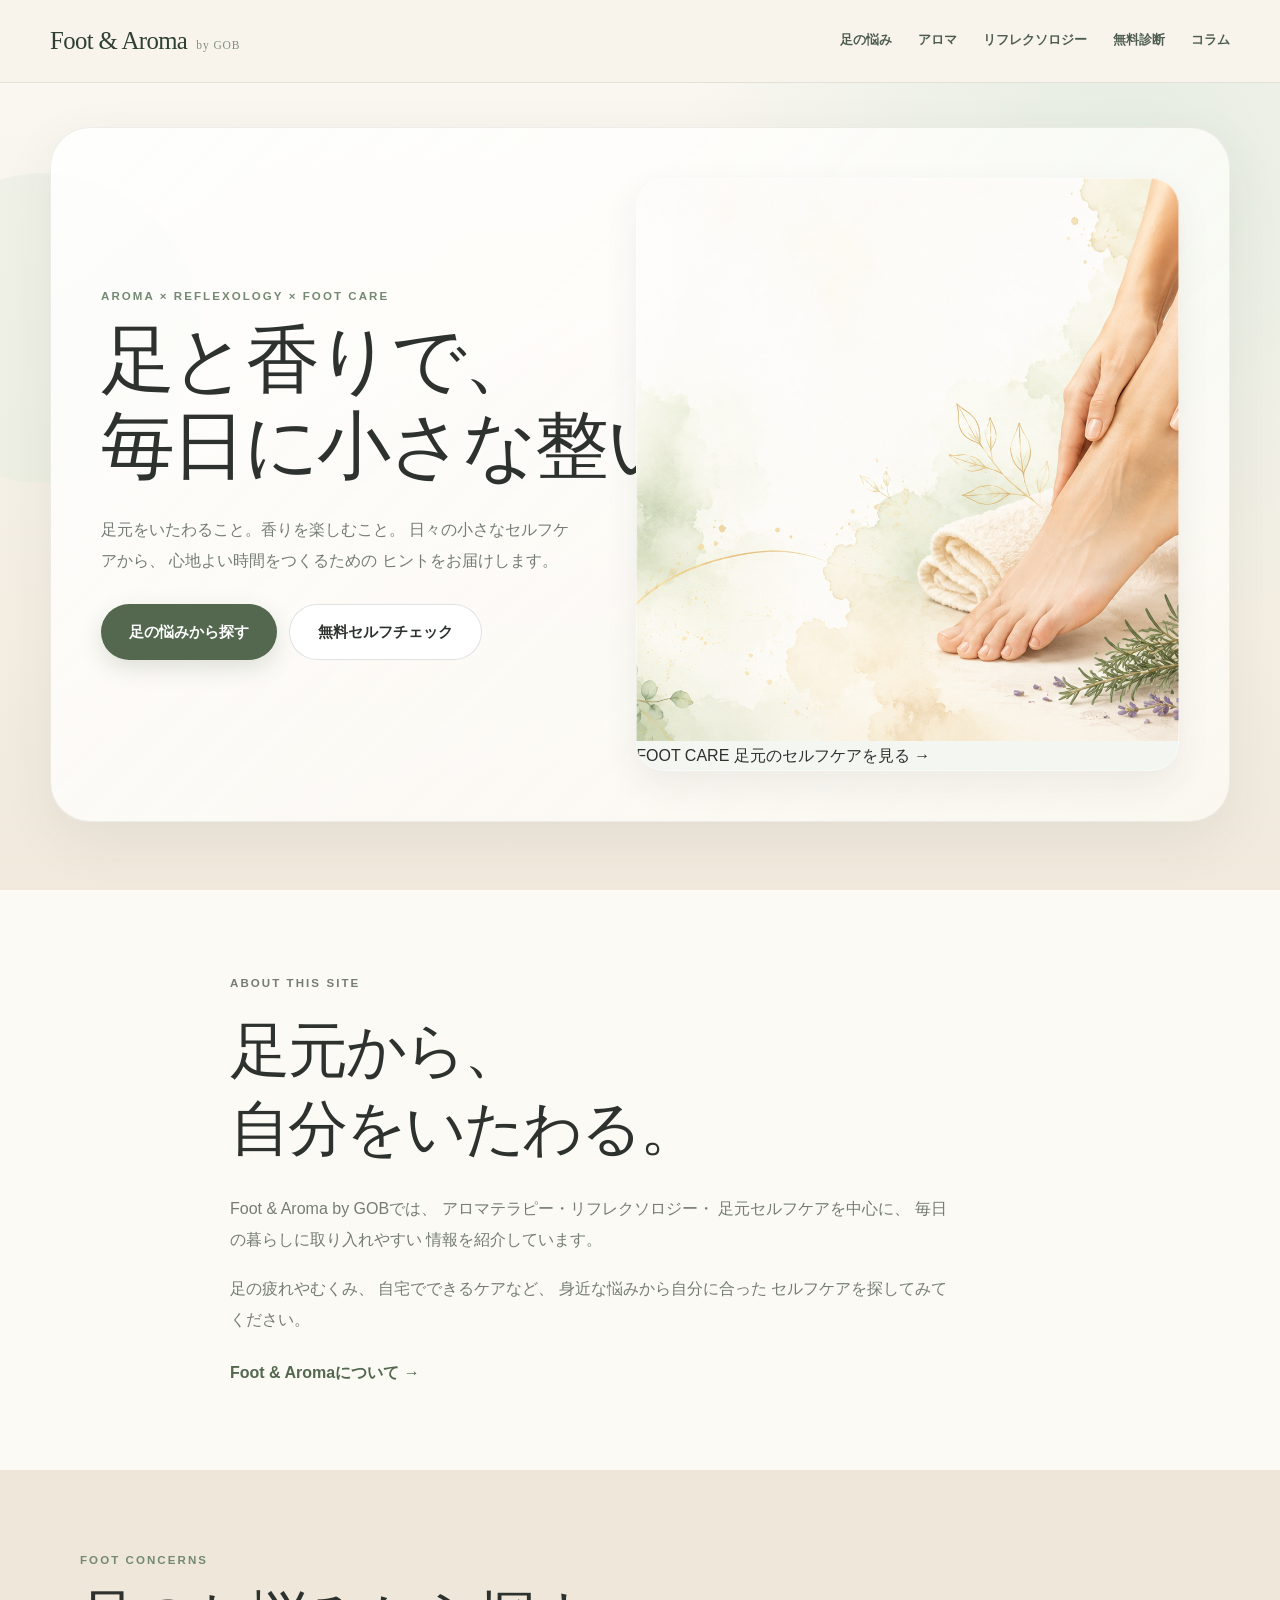
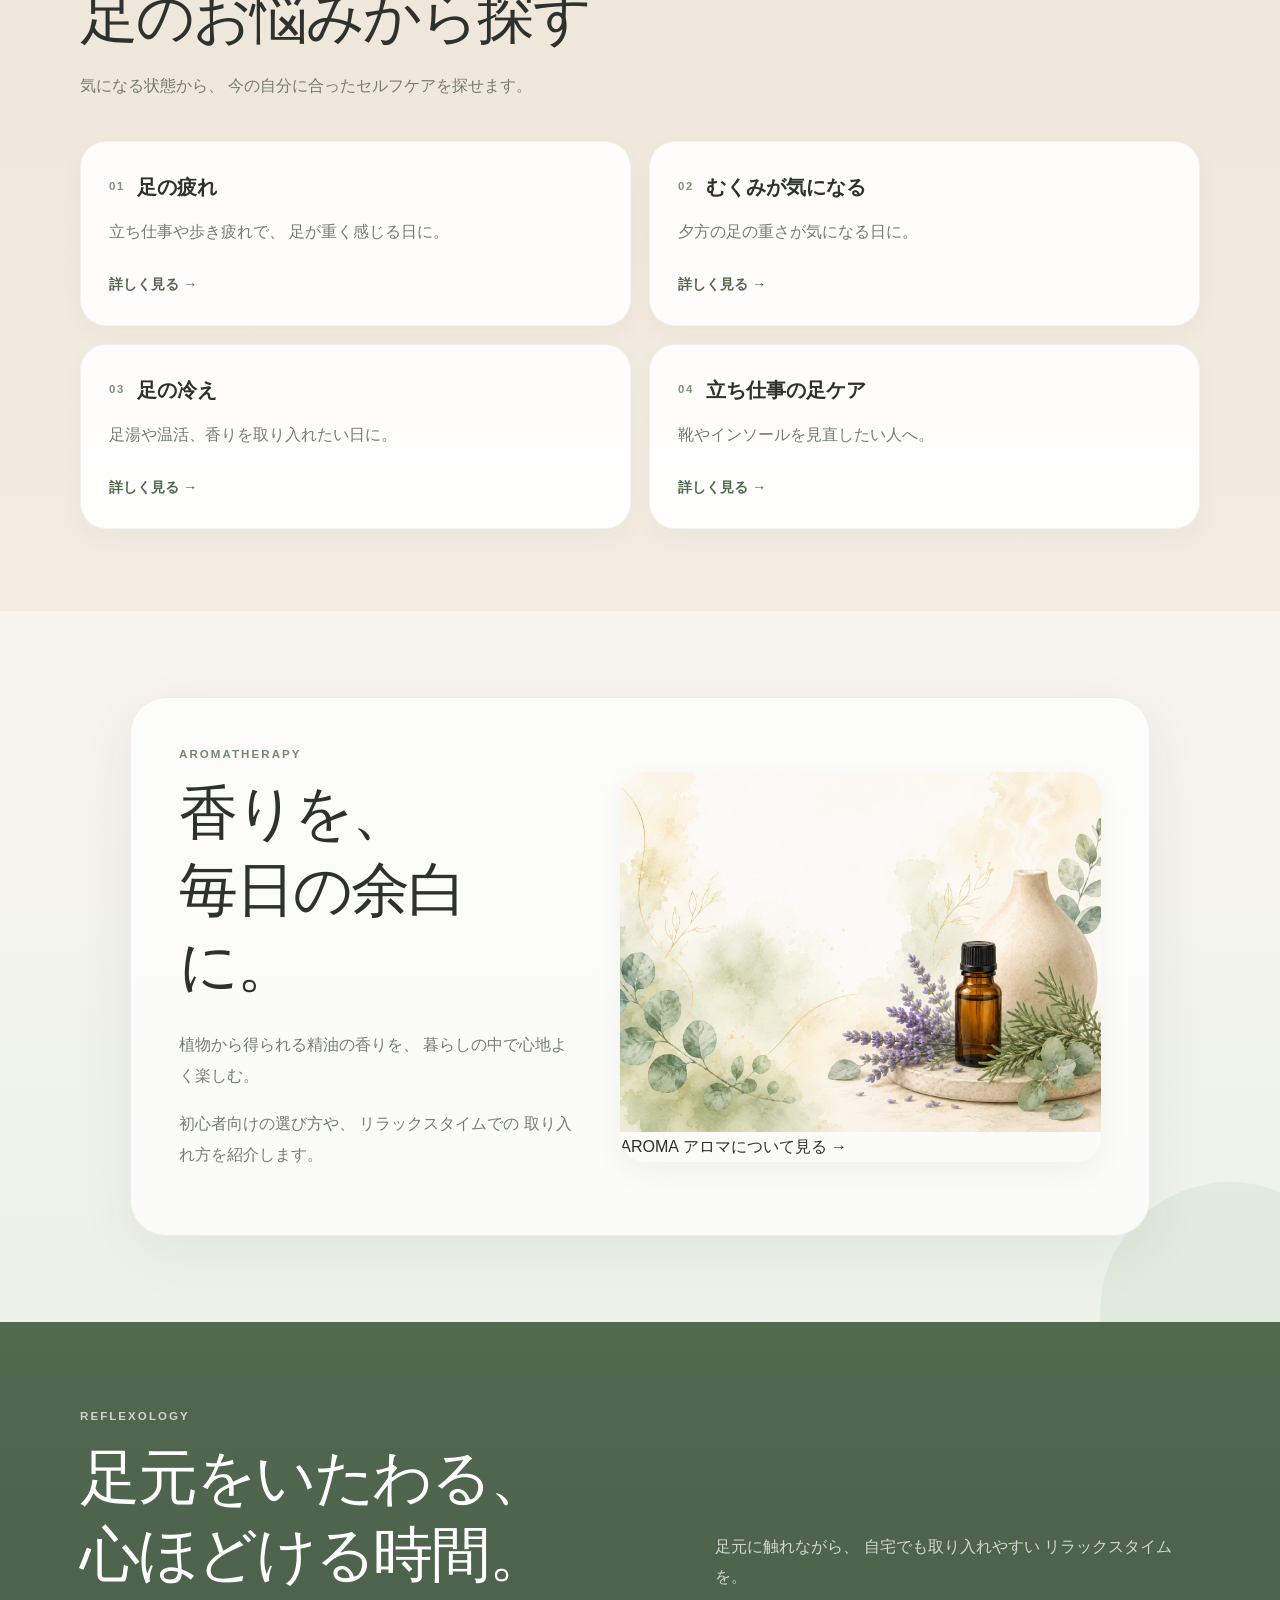
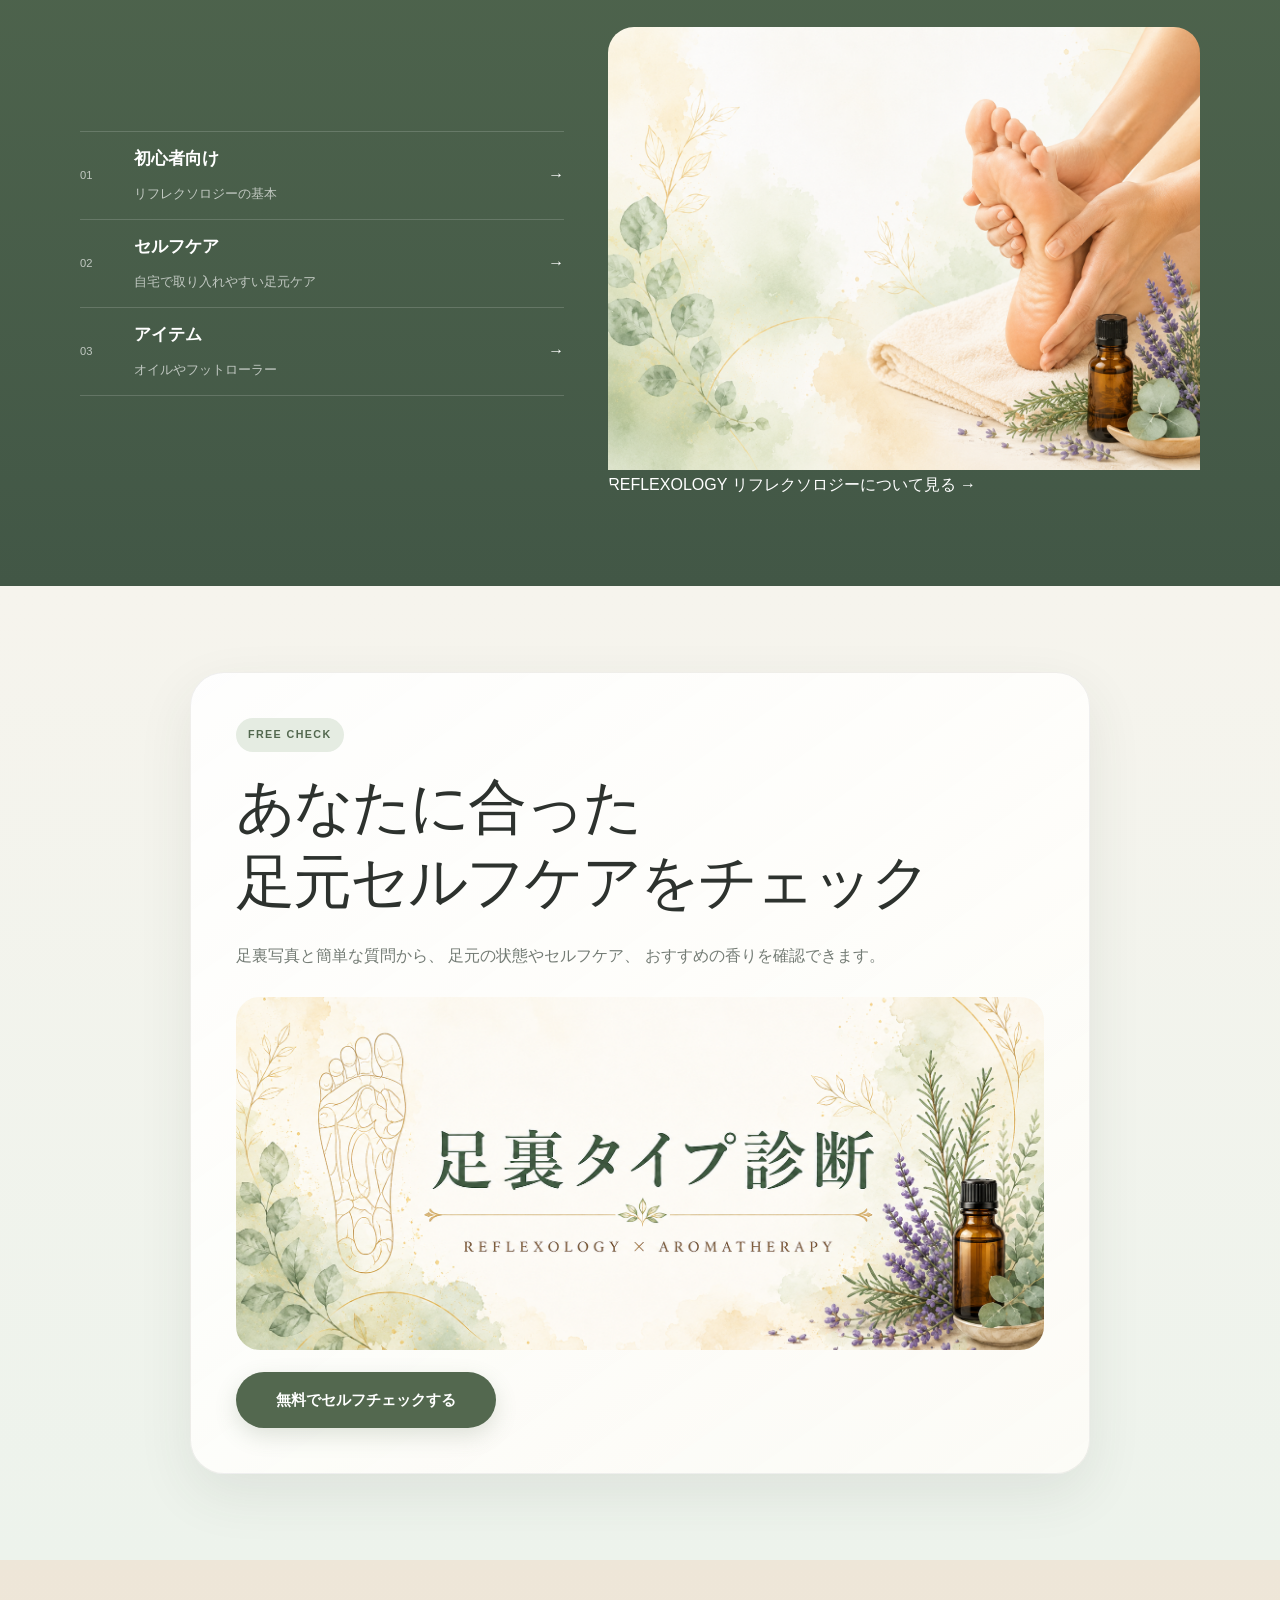
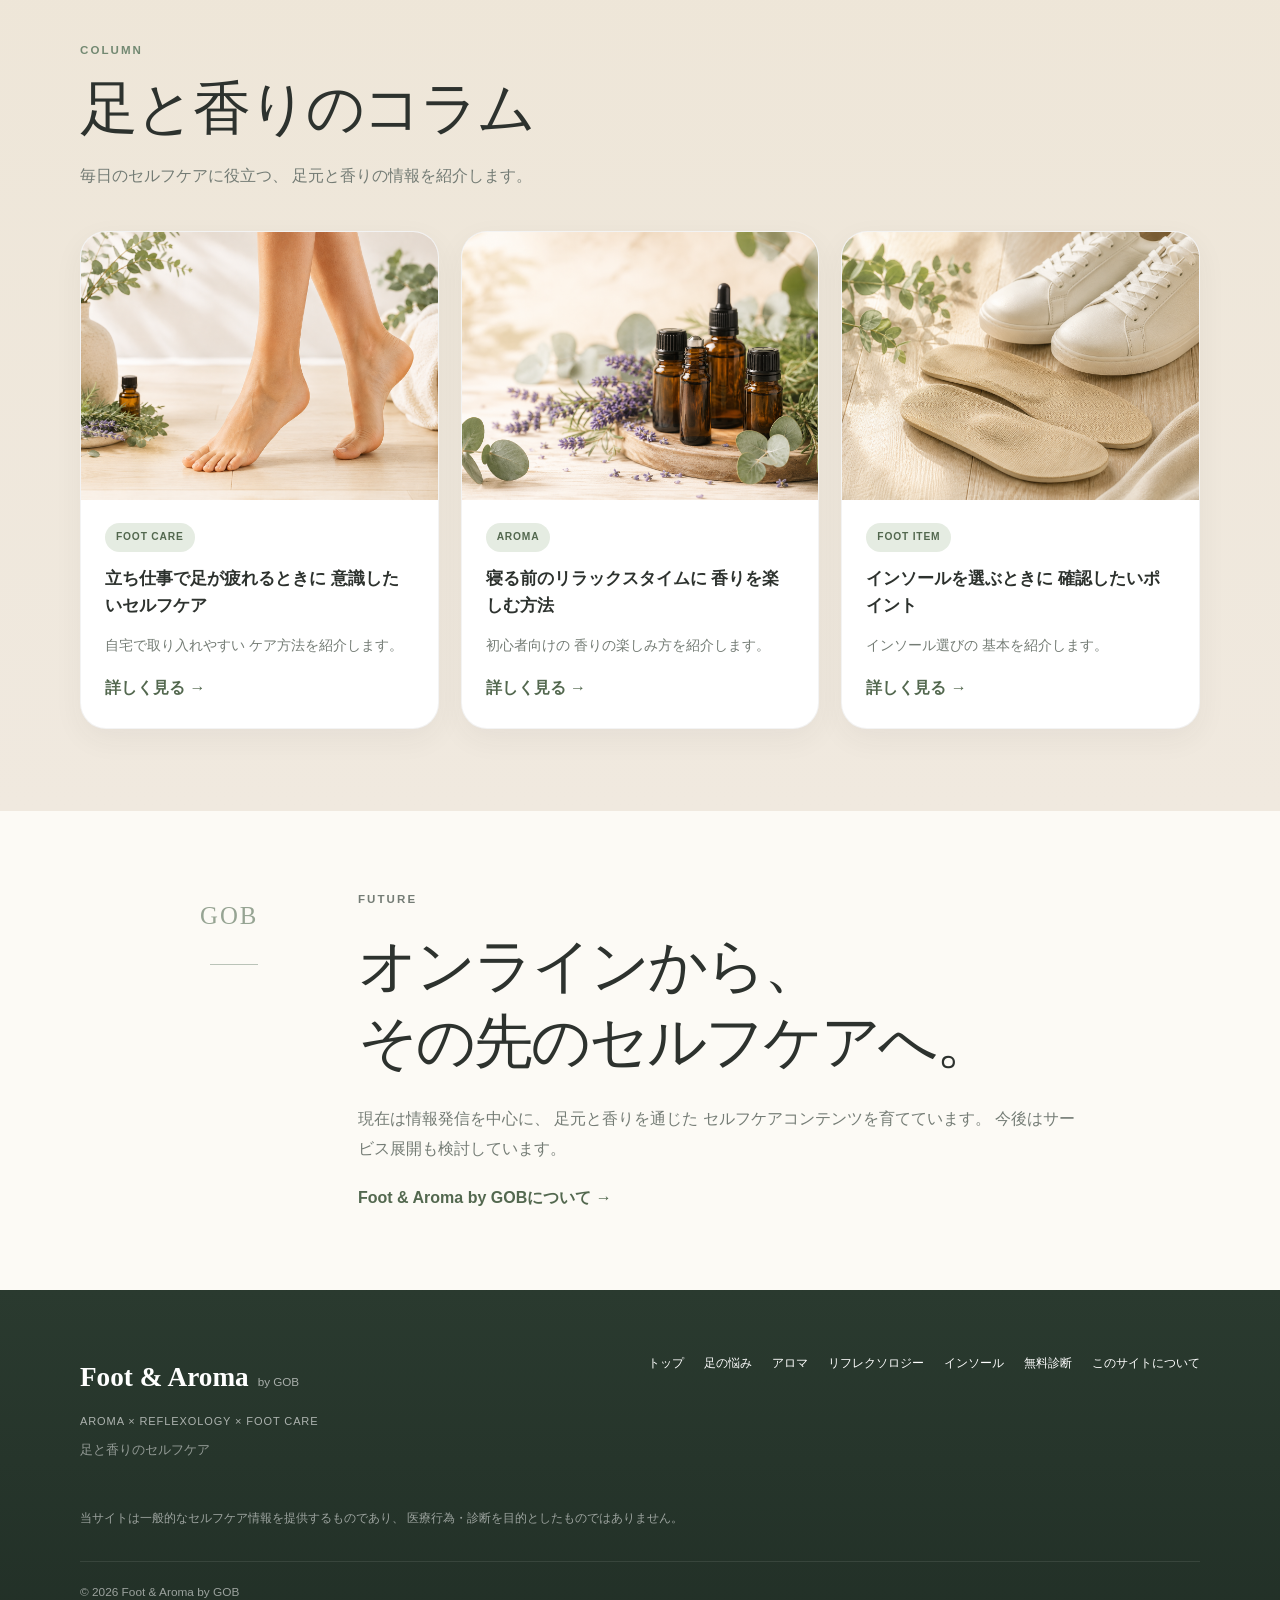
==== commit 8d3444ff: "Update index.html" ====
--- a/index.html
+++ b/index.html
@@ -226,7 +226,7 @@
 
           <a
             href="foot-care.html"
-            class="hero-image-link"
+            class="hero-image-link image-cta-card image-cta-hero"
             aria-label="足元のセルフケアを見る"
           >
 
@@ -237,6 +237,19 @@
               decoding="async"
             >
 
+            <span class="image-cta-overlay">
+
+              <span class="image-cta-kicker">
+                FOOT CARE
+              </span>
+
+              <span class="image-cta-title">
+                足元のセルフケアを見る
+                <span class="image-cta-arrow">→</span>
+              </span>
+
+            </span>
+
           </a>
 
         </div>
@@ -466,20 +479,12 @@
             取り入れ方を紹介します。
           </p>
 
-
-          <a
-            href="aroma.html"
-            class="text-link"
-          >
-            アロマについて見る →
-          </a>
-
         </div>
 
 
         <a
           href="aroma.html"
-          class="aroma-image image-link"
+          class="aroma-image image-link image-cta-card"
           aria-label="アロマについて見る"
         >
 
@@ -490,6 +495,19 @@
             decoding="async"
           >
 
+          <span class="image-cta-overlay">
+
+            <span class="image-cta-kicker">
+              AROMA
+            </span>
+
+            <span class="image-cta-title">
+              アロマについて見る
+              <span class="image-cta-arrow">→</span>
+            </span>
+
+          </span>
+
         </a>
 
       </div>
@@ -605,7 +623,7 @@
 
           <a
             href="reflexology.html"
-            class="reflexology-image image-link"
+            class="reflexology-image image-link image-cta-card image-cta-reflexology"
             aria-label="リフレクソロジーについて見る"
           >
 
@@ -616,18 +634,19 @@
               decoding="async"
             >
 
-          </a>
-
-        </div>
-
-
-        <div class="reflexology-action">
-
-          <a
-            href="reflexology.html"
-            class="button button-light"
-          >
-            リフレクソロジーについて見る
+            <span class="image-cta-overlay">
+
+              <span class="image-cta-kicker">
+                REFLEXOLOGY
+              </span>
+
+              <span class="image-cta-title">
+                リフレクソロジーについて見る
+                <span class="image-cta-arrow">→</span>
+              </span>
+
+            </span>
+
           </a>
 
         </div>
--- a/style.css
+++ b/style.css
@@ -1,33 +1,38 @@
 /* =========================================================
    Foot & Aroma by GOB
-   PREMIUM COMPLETE STYLE
+   PREMIUM BRAND STYLE
 ========================================================= */
 
 :root {
-  --ivory: #fbf8f1;
-  --ivory-2: #f7f2e8;
-  --beige: #eee6d8;
-  --sage: #e7eee4;
-  --sage-2: #f0f4ed;
-
-  --forest: #536a52;
-  --forest-dark: #304033;
-  --forest-deep: #253229;
-
-  --gold: #b8a37f;
-
-  --text: #2e332f;
-  --text-soft: #747d75;
-
+  --bg: #f8f4eb;
+  --bg-soft: #f3eee3;
+  --paper: #fffdf8;
+
+  --sage-50: #f3f6f1;
+  --sage-100: #e5ece2;
+  --sage-200: #d4dfd0;
+  --sage-500: #738972;
+
+  --green: #53684f;
+  --green-deep: #2f4033;
+  --green-dark: #233027;
+
+  --gold: #b8a27e;
+
+  --text: #2d322e;
+  --text-soft: #747c75;
   --white: #ffffff;
 
-  --line: rgba(46, 51, 47, 0.11);
+  --line: rgba(45, 50, 46, 0.10);
   --line-light: rgba(255, 255, 255, 0.16);
 
-  --shadow-soft: 0 18px 50px rgba(43, 53, 45, 0.07);
-  --shadow-card: 0 12px 36px rgba(43, 53, 45, 0.055);
-
-  --container: 1140px;
+  --shadow-soft:
+    0 18px 55px rgba(53, 62, 55, 0.07);
+
+  --shadow-card:
+    0 10px 30px rgba(53, 62, 55, 0.055);
+
+  --container: 1120px;
 }
 
 
@@ -47,7 +52,7 @@
   margin: 0;
 
   color: var(--text);
-  background: var(--ivory);
+  background: var(--bg);
 
   font-family:
     -apple-system,
@@ -107,33 +112,35 @@
 ========================================================= */
 
 .section {
-  padding: 104px 0;
+  padding: 92px 0;
 }
 
 .eyebrow {
-  margin-bottom: 16px;
-
-  color: #6e866d;
+  margin-bottom: 14px;
+
+  color: var(--sage-500);
 
   font-size: 0.72rem;
   font-weight: 800;
 
-  letter-spacing: 0.19em;
+  line-height: 1.4;
+
+  letter-spacing: 0.18em;
 }
 
 .eyebrow-light {
-  color: #c3d1c3;
+  color: rgba(255,255,255,0.72);
 }
 
 .section-heading {
-  max-width: 760px;
-  margin-bottom: 48px;
+  max-width: 720px;
+  margin-bottom: 40px;
 }
 
 .section-heading h2 {
-  margin-bottom: 18px;
-
-  font-size: clamp(2.7rem, 5vw, 4.5rem);
+  margin-bottom: 16px;
+
+  font-size: clamp(2.5rem, 4.5vw, 4.2rem);
   line-height: 1.26;
 }
 
@@ -142,25 +149,25 @@
 
   color: var(--text-soft);
 
-  line-height: 1.95;
+  line-height: 1.9;
 }
 
 .text-link {
   display: inline-flex;
   align-items: center;
 
-  color: var(--forest);
+  color: var(--green);
 
   font-weight: 700;
 
   transition:
-    transform 0.2s ease,
-    opacity 0.2s ease;
+    transform .2s ease,
+    opacity .2s ease;
 }
 
 .text-link:hover {
   transform: translateX(3px);
-  opacity: 0.8;
+  opacity: .78;
 }
 
 
@@ -169,9 +176,9 @@
 ========================================================= */
 
 .button {
-  min-height: 58px;
-
-  padding: 0 30px;
+  min-height: 56px;
+
+  padding: 0 28px;
 
   display: inline-flex;
   align-items: center;
@@ -179,13 +186,13 @@
 
   border-radius: 999px;
 
-  font-size: 0.92rem;
+  font-size: .92rem;
   font-weight: 700;
 
   transition:
-    transform 0.2s ease,
-    box-shadow 0.2s ease,
-    opacity 0.2s ease;
+    transform .2s ease,
+    box-shadow .2s ease,
+    opacity .2s ease;
 }
 
 .button:hover {
@@ -193,23 +200,23 @@
 }
 
 .button-primary {
-  color: white;
-  background: var(--forest);
+  color: #fff;
+  background: var(--green);
 
   box-shadow:
-    0 8px 24px rgba(82, 102, 79, 0.18);
+    0 8px 22px rgba(83, 104, 79, .18);
 }
 
 .button-secondary {
   color: var(--text);
 
-  background: rgba(255, 255, 255, 0.92);
-
-  border: 1px solid rgba(45, 49, 45, 0.15);
+  background: rgba(255,255,255,.92);
+
+  border: 1px solid rgba(45,50,46,.14);
 }
 
 .button-light {
-  color: var(--forest-dark);
+  color: var(--green-deep);
   background: #f7f5ef;
 }
 
@@ -218,7 +225,8 @@
    IMAGE LINKS
 ========================================================= */
 
-.image-link {
+.image-link,
+.hero-image-link {
   display: block;
 
   width: 100%;
@@ -228,22 +236,19 @@
   border-radius: inherit;
 }
 
-.image-link img {
+.image-link img,
+.hero-image-link img {
   transition:
-    transform 0.35s ease,
-    opacity 0.35s ease;
-}
-
-@media (hover: hover) {
-  .image-link:hover img {
-    transform: scale(1.025);
-    opacity: 0.97;
-  }
-}
-
-.image-link:active img {
-  transform: scale(0.99);
-  opacity: 0.94;
+    transform .35s ease,
+    opacity .35s ease;
+}
+
+@media (hover:hover) {
+  .image-link:hover img,
+  .hero-image-link:hover img {
+    transform: scale(1.018);
+    opacity: .97;
+  }
 }
 
 
@@ -256,7 +261,7 @@
   top: 0;
   z-index: 1000;
 
-  background: rgba(251, 248, 241, 0.94);
+  background: rgba(248, 244, 235, .95);
   backdrop-filter: blur(16px);
 
   border-bottom: 1px solid var(--line);
@@ -265,7 +270,7 @@
 .header-inner {
   width: min(1180px, calc(100% - 42px));
 
-  min-height: 86px;
+  min-height: 82px;
 
   margin-inline: auto;
 
@@ -276,42 +281,48 @@
   gap: 30px;
 }
 
-.site-logo {
-  display: flex;
-  align-items: center;
+.text-logo {
+  display: inline-flex;
+  align-items: baseline;
+
+  gap: 9px;
 
   flex-shrink: 0;
 }
 
-.header-logo-image {
-  width: 182px;
-  height: auto;
-}
-
-.header-gob {
-  margin-left: 10px;
-
-  color: var(--text-soft);
+.text-logo-main {
+  color: var(--green-deep);
 
   font-family:
     Georgia,
     "Yu Mincho",
     serif;
 
-  font-size: 0.72rem;
-
-  letter-spacing: 0.08em;
+  font-size: 1.55rem;
+  letter-spacing: -.025em;
+}
+
+.text-logo-sub {
+  color: #839083;
+
+  font-family:
+    Georgia,
+    "Yu Mincho",
+    serif;
+
+  font-size: .72rem;
+  letter-spacing: .08em;
 }
 
 .global-nav {
   display: flex;
   align-items: center;
 
-  gap: 27px;
-
-  color: #465346;
-
-  font-size: 0.8rem;
+  gap: 26px;
+
+  color: #4d5c4e;
+
+  font-size: .79rem;
   font-weight: 700;
 }
 
@@ -327,13 +338,13 @@
   position: absolute;
   left: 0;
   right: 100%;
-  bottom: 4px;
+  bottom: 5px;
 
   height: 1px;
 
-  background: var(--forest);
-
-  transition: right 0.2s ease;
+  background: var(--green);
+
+  transition: right .2s ease;
 }
 
 .global-nav a:hover::after {
@@ -343,10 +354,10 @@
 .menu-button {
   display: none;
 
-  width: 48px;
-  height: 48px;
-
-  padding: 8px;
+  width: 46px;
+  height: 46px;
+
+  padding: 7px;
 
   border: 0;
   background: transparent;
@@ -373,20 +384,20 @@
 .hero {
   position: relative;
 
-  padding: 54px 0 82px;
+  padding: 44px 0 68px;
 
   overflow: hidden;
 
   background:
     radial-gradient(
-      circle at 85% 18%,
-      rgba(232, 239, 230, 0.85),
-      transparent 32%
+      circle at 88% 12%,
+      rgba(226,235,223,.9),
+      transparent 34%
     ),
     linear-gradient(
       180deg,
-      #fbf8f1 0%,
-      #f1eadc 100%
+      #faf7f0 0%,
+      #f0e9dc 100%
     );
 }
 
@@ -395,23 +406,21 @@
 
   position: absolute;
 
-  top: 80px;
-  left: -120px;
-
-  width: 320px;
-  height: 320px;
+  left: -110px;
+  top: 90px;
+
+  width: 310px;
+  height: 310px;
 
   border-radius: 50%;
 
   background:
-    rgba(233, 239, 229, 0.55);
-
-  filter: blur(6px);
+    rgba(228,236,224,.48);
 
   pointer-events: none;
 }
 
-.hero-inner {
+.hero-shell {
   position: relative;
   z-index: 1;
 
@@ -419,81 +428,97 @@
 
   margin-inline: auto;
 
-  padding: 54px;
+  padding: 50px;
 
   display: grid;
-  grid-template-columns: 0.92fr 1.08fr;
-
-  gap: 58px;
+  grid-template-columns: .94fr 1.06fr;
+
+  gap: 54px;
 
   align-items: center;
 
-  background: rgba(255, 255, 255, 0.7);
-
-  border: 1px solid rgba(45, 49, 45, 0.075);
-
-  border-radius: 42px;
+  background:
+    linear-gradient(
+      135deg,
+      rgba(255,255,255,.84),
+      rgba(255,253,248,.70)
+    );
+
+  border:
+    1px solid rgba(45,50,46,.075);
+
+  border-radius: 40px;
 
   box-shadow: var(--shadow-soft);
 }
 
+.hero-copy {
+  min-width: 0;
+}
+
 .hero-copy h1 {
+  margin-bottom: 25px;
+
+  font-size: clamp(3.05rem, 5.8vw, 5.4rem);
+  line-height: 1.15;
+}
+
+.hero-title-line {
+  display: block;
+  white-space: nowrap;
+}
+
+.hero-description {
+  max-width: 500px;
+
   margin-bottom: 28px;
 
-  font-size: clamp(3.2rem, 6vw, 5.6rem);
-  line-height: 1.14;
-}
-
-.hero-description {
-  max-width: 520px;
-
-  margin-bottom: 32px;
-
   color: var(--text-soft);
 
-  line-height: 2;
+  line-height: 1.95;
 }
 
 .hero-actions {
   display: flex;
   flex-wrap: wrap;
 
-  gap: 14px;
+  gap: 12px;
 }
 
 .hero-visual {
+  position: relative;
+
   min-width: 0;
-}
-
-.hero-image-frame {
+
   overflow: hidden;
 
   border-radius: 28px;
 
+  background: var(--sage-50);
+
   box-shadow:
-    0 14px 36px rgba(50, 58, 51, 0.08);
-}
-
-.hero-image-frame img {
-  aspect-ratio: 4 / 4.3;
+    0 14px 35px rgba(53,62,55,.07);
+}
+
+.hero-visual::after {
+  content: "";
+
+  position: absolute;
+
+  inset: 0;
+
+  pointer-events: none;
+
+  border:
+    1px solid rgba(255,255,255,.5);
+
+  border-radius: inherit;
+}
+
+.hero-visual img {
+  aspect-ratio: 4 / 4.15;
 
   object-fit: cover;
-}
-
-.hero-note {
-  margin-top: 12px;
-
-  display: flex;
-  flex-wrap: wrap;
-
-  gap: 14px;
-
-  color: #758275;
-
-  font-size: 0.65rem;
-  font-weight: 700;
-
-  letter-spacing: 0.1em;
 }
 
 
@@ -502,159 +527,128 @@
 ========================================================= */
 
 .section-about {
-  background: #fbfaf6;
+  padding: 82px 0;
+
+  background: #fcfaf5;
 }
 
 .about-layout {
-  display: grid;
-  grid-template-columns: 110px 1fr;
-
-  gap: 48px;
-
-  max-width: 950px;
-}
-
-.about-mark {
-  padding-top: 4px;
-
-  color: #8c9c8c;
-}
-
-.about-mark span {
-  display: block;
-
-  font-family: Georgia, serif;
-
-  font-size: 2.2rem;
-
-  line-height: 1;
-}
-
-.about-mark small {
-  display: block;
-
-  margin-top: 10px;
-
-  font-size: 0.65rem;
-
-  letter-spacing: 0.18em;
-}
-
-.about-content {
-  max-width: 760px;
+  max-width: 820px;
 }
 
 .about-content h2 {
-  margin-bottom: 28px;
-
-  font-size: clamp(2.7rem, 5vw, 4.4rem);
-
+  margin-bottom: 24px;
+
+  font-size: clamp(2.55rem, 4.7vw, 4.15rem);
   line-height: 1.3;
 }
 
 .about-content > p {
-  margin-bottom: 22px;
+  max-width: 720px;
+
+  margin-bottom: 18px;
 
   color: var(--text-soft);
 
-  line-height: 2;
+  line-height: 1.95;
 }
 
 .about-content .text-link {
-  margin-top: 8px;
+  margin-top: 5px;
 }
 
 
 /* =========================================================
-   FOOT CONCERNS
+   CONCERNS
 ========================================================= */
 
 .section-concerns {
+  padding: 82px 0;
+
   background:
     linear-gradient(
       180deg,
       #eee6d8,
-      #f2eadf
+      #f3ece2
     );
 }
 
 .concern-grid {
   display: grid;
-  grid-template-columns: repeat(2, 1fr);
-
-  gap: 22px;
+
+  grid-template-columns: repeat(2,1fr);
+
+  gap: 18px;
 }
 
 .concern-card {
-  min-height: 230px;
-
-  padding: 32px;
+  min-height: 185px;
+
+  padding: 27px 28px;
 
   display: flex;
   flex-direction: column;
 
-  background:
-    rgba(255, 255, 255, 0.91);
-
-  border: 1px solid rgba(45, 49, 45, 0.055);
-
-  border-radius: 28px;
+  background: rgba(255,255,255,.91);
+
+  border:
+    1px solid rgba(45,50,46,.055);
+
+  border-radius: 26px;
 
   box-shadow:
-    0 10px 30px rgba(43, 53, 45, 0.035);
+    0 8px 25px rgba(53,62,55,.035);
 
   transition:
-    transform 0.2s ease,
-    box-shadow 0.2s ease;
+    transform .2s ease,
+    box-shadow .2s ease;
 }
 
 .concern-card:hover {
   transform: translateY(-3px);
 
   box-shadow:
-    0 15px 34px rgba(43, 53, 45, 0.065);
+    0 14px 32px rgba(53,62,55,.065);
 }
 
 .concern-card-top {
   display: flex;
   align-items: center;
 
-  gap: 14px;
-
-  margin-bottom: 18px;
+  gap: 12px;
+
+  margin-bottom: 13px;
 }
 
 .concern-card-top span {
-  flex-shrink: 0;
-
-  color: #789076;
-
-  font-size: 0.73rem;
+  color: #7c927a;
+
+  font-size: .71rem;
   font-weight: 800;
 
-  letter-spacing: 0.14em;
+  letter-spacing: .14em;
 }
 
 .concern-card-top h3 {
   margin: 0;
 
-  font-size: 1.3rem;
+  font-size: 1.22rem;
 }
 
 .concern-card p {
-  margin-bottom: 24px;
+  margin-bottom: 17px;
 
   color: var(--text-soft);
 
-  line-height: 1.85;
+  line-height: 1.75;
 }
 
 .concern-card strong {
   margin-top: auto;
 
-  color: var(--forest);
-
-  font-size: 0.92rem;
+  color: var(--green);
+
+  font-size: .9rem;
 }
 
 
@@ -664,6 +658,8 @@
 
 .section-aroma {
   position: relative;
+
+  padding: 86px 0;
 
   overflow: hidden;
 
@@ -671,7 +667,7 @@
     linear-gradient(
       180deg,
       #f7f4ed,
-      #edf2e9
+      #edf3ea
     );
 }
 
@@ -680,8 +676,8 @@
 
   position: absolute;
 
-  right: -90px;
-  bottom: -100px;
+  right: -80px;
+  bottom: -120px;
 
   width: 260px;
   height: 260px;
@@ -689,9 +685,7 @@
   border-radius: 50%;
 
   background:
-    rgba(221, 232, 216, 0.65);
-
-  pointer-events: none;
+    rgba(214,227,210,.5);
 }
 
 .aroma-layout {
@@ -700,68 +694,49 @@
 
   max-width: 1020px;
 
-  padding: 54px;
+  padding: 48px;
 
   display: grid;
-  grid-template-columns: 0.9fr 1.1fr;
-
-  gap: 54px;
+
+  grid-template-columns: .9fr 1.1fr;
+
+  gap: 48px;
 
   align-items: center;
 
   background:
-    rgba(255, 255, 255, 0.74);
-
-  border: 1px solid rgba(45, 49, 45, 0.08);
-
-  border-radius: 38px;
+    rgba(255,255,255,.73);
+
+  border:
+    1px solid rgba(45,50,46,.07);
+
+  border-radius: 36px;
 
   box-shadow: var(--shadow-soft);
 }
 
 .aroma-copy h2 {
-  margin-bottom: 26px;
-
-  font-size: clamp(2.7rem, 5vw, 4.4rem);
-
-  line-height: 1.28;
+  margin-bottom: 23px;
+
+  font-size: clamp(2.55rem, 4.6vw, 4.1rem);
+  line-height: 1.3;
 }
 
 .aroma-copy > p:not(.eyebrow) {
+  margin-bottom: 17px;
+
   color: var(--text-soft);
 
-  line-height: 2;
-}
-
-.aroma-tags {
-  margin: 26px 0;
-
-  display: flex;
-  flex-wrap: wrap;
-
-  gap: 8px;
-}
-
-.aroma-tags span {
-  padding: 7px 11px;
-
-  color: var(--forest);
-
-  background:
-    rgba(232, 239, 230, 0.9);
-
-  border-radius: 999px;
-
-  font-size: 0.63rem;
-  font-weight: 700;
-
-  letter-spacing: 0.08em;
+  line-height: 1.95;
 }
 
 .aroma-image {
   overflow: hidden;
 
-  border-radius: 26px;
+  border-radius: 25px;
+
+  box-shadow:
+    0 10px 30px rgba(53,62,55,.055);
 }
 
 .aroma-image img {
@@ -776,105 +751,104 @@
 ========================================================= */
 
 .section-reflexology {
-  color: white;
+  padding: 86px 0;
+
+  color: #fff;
 
   background:
     linear-gradient(
       180deg,
-      #536a52,
-      #475d49
+      #52684f,
+      #425746
     );
 }
 
 .reflexology-heading {
   display: grid;
-  grid-template-columns: 1fr 0.9fr;
-
-  gap: 48px;
+
+  grid-template-columns: 1fr .82fr;
+
+  gap: 44px;
 
   align-items: end;
 
-  margin-bottom: 42px;
+  margin-bottom: 34px;
 }
 
 .reflexology-heading h2 {
   margin: 0;
 
-  font-size: clamp(2.7rem, 5vw, 4.4rem);
-
-  line-height: 1.26;
+  font-size: clamp(2.55rem,4.7vw,4.15rem);
+  line-height: 1.28;
 }
 
 .reflexology-heading > p {
   margin: 0;
 
-  color: rgba(255, 255, 255, 0.76);
-
-  line-height: 2;
+  color: rgba(255,255,255,.74);
+
+  line-height: 1.9;
 }
 
 .reflexology-layout {
   display: grid;
-  grid-template-columns: 0.9fr 1.1fr;
-
-  gap: 50px;
+
+  grid-template-columns: .9fr 1.1fr;
+
+  gap: 44px;
 
   align-items: center;
 }
 
 .reflexology-menu {
-  border-top: 1px solid var(--line-light);
+  border-top:
+    1px solid var(--line-light);
 }
 
 .reflexology-row {
-  min-height: 96px;
+  min-height: 88px;
 
   display: grid;
-  grid-template-columns: 45px 1fr 24px;
-
-  gap: 14px;
+
+  grid-template-columns: 42px 1fr 24px;
+
+  gap: 12px;
 
   align-items: center;
 
-  border-bottom: 1px solid var(--line-light);
+  border-bottom:
+    1px solid var(--line-light);
 }
 
 .reflexology-row > span {
-  color: #c7d4c8;
-
-  font-size: 0.72rem;
-}
-
-.reflexology-row > div {
-  min-width: 0;
+  color: rgba(255,255,255,.66);
+
+  font-size: .7rem;
 }
 
 .reflexology-row strong {
   display: block;
 
-  margin-bottom: 5px;
-
-  font-size: 1.12rem;
+  margin-bottom: 3px;
+
+  font-size: 1.08rem;
 }
 
 .reflexology-row small {
-  display: block;
-
-  color: rgba(255, 255, 255, 0.7);
-
-  line-height: 1.6;
+  color: rgba(255,255,255,.66);
+
+  line-height: 1.5;
 }
 
 .reflexology-row b {
+  font-weight: 400;
   text-align: right;
-
-  font-weight: 400;
 }
 
 .reflexology-image {
   overflow: hidden;
 
-  border-radius: 28px;
+  border-radius: 26px;
 }
 
 .reflexology-image img {
@@ -884,66 +858,90 @@
 }
 
 .reflexology-action {
-  margin-top: 34px;
+  margin-top: 27px;
 }
 
 
 /* =========================================================
-   FREE CHECK
+   DIAGNOSIS
 ========================================================= */
 
 .section-diagnosis {
+  padding: 86px 0;
+
   background:
     linear-gradient(
       180deg,
-      #f8f5ef,
+      #f6f4ed,
       #edf3ec
     );
 }
 
 .diagnosis-card {
-  max-width: 930px;
+  position: relative;
+
+  max-width: 900px;
 
   margin-inline: auto;
 
-  padding: 52px;
+  padding: 45px;
 
   background:
-    rgba(255, 255, 255, 0.84);
-
-  border: 1px solid rgba(45, 49, 45, 0.07);
-
-  border-radius: 38px;
-
-  box-shadow: var(--shadow-soft);
-}
-
-.diagnosis-copy {
-  max-width: 720px;
+    linear-gradient(
+      145deg,
+      rgba(255,255,255,.90),
+      rgba(255,253,248,.82)
+    );
+
+  border:
+    1px solid rgba(45,50,46,.07);
+
+  border-radius: 34px;
+
+  box-shadow:
+    0 20px 55px rgba(53,62,55,.09);
+}
+
+.diagnosis-badge {
+  display: inline-flex;
+
+  margin-bottom: 18px;
+
+  padding: 7px 12px;
+
+  color: var(--green);
+
+  background: var(--sage-100);
+
+  border-radius: 999px;
+
+  font-size: .67rem;
+  font-weight: 800;
+
+  letter-spacing: .13em;
 }
 
 .diagnosis-copy h2 {
-  margin-bottom: 24px;
-
-  font-size: clamp(2.6rem, 5vw, 4.25rem);
-
+  margin-bottom: 20px;
+
+  font-size: clamp(2.45rem,4.6vw,4rem);
   line-height: 1.28;
 }
 
-.diagnosis-copy > p:last-child {
+.diagnosis-copy > p {
   margin-bottom: 0;
 
   color: var(--text-soft);
 
-  line-height: 2;
+  line-height: 1.9;
 }
 
 .diagnosis-image {
-  margin-top: 34px;
+  margin-top: 26px;
 
   overflow: hidden;
 
-  border-radius: 26px;
+  border-radius: 24px;
 }
 
 .diagnosis-image img {
@@ -953,9 +951,9 @@
 }
 
 .diagnosis-button {
-  width: auto;
-
-  margin-top: 28px;
+  margin-top: 22px;
+
+  min-width: 260px;
 }
 
 
@@ -964,19 +962,22 @@
 ========================================================= */
 
 .section-column {
+  padding: 82px 0;
+
   background:
     linear-gradient(
       180deg,
       #eee6d8,
-      #f0e9dd
+      #f0e9df
     );
 }
 
 .column-grid {
   display: grid;
-  grid-template-columns: repeat(3, 1fr);
-
-  gap: 24px;
+
+  grid-template-columns: repeat(3,1fr);
+
+  gap: 22px;
 }
 
 .column-card {
@@ -985,11 +986,12 @@
   display: flex;
   flex-direction: column;
 
-  background: white;
-
-  border: 1px solid rgba(45, 49, 45, 0.055);
-
-  border-radius: 28px;
+  background: #fff;
+
+  border:
+    1px solid rgba(45,50,46,.055);
+
+  border-radius: 26px;
 
   box-shadow: var(--shadow-card);
 }
@@ -1005,7 +1007,7 @@
 }
 
 .column-body {
-  padding: 26px;
+  padding: 23px 24px 25px;
 
   display: flex;
   flex: 1;
@@ -1015,35 +1017,36 @@
 .column-tag {
   align-self: flex-start;
 
+  margin-bottom: 13px;
+
+  padding: 5px 11px;
+
+  color: var(--green);
+
+  background: var(--sage-100);
+
+  border-radius: 999px;
+
+  font-size: .64rem;
+  font-weight: 800;
+
+  letter-spacing: .08em;
+}
+
+.column-body h3 {
+  margin-bottom: 13px;
+
+  font-size: 1.07rem;
+  line-height: 1.6;
+}
+
+.column-body p {
   margin-bottom: 16px;
 
-  padding: 6px 12px;
-
-  color: var(--forest);
-
-  background: var(--sage);
-
-  border-radius: 999px;
-
-  font-size: 0.66rem;
-  font-weight: 700;
-
-  letter-spacing: 0.08em;
-}
-
-.column-body h3 {
-  margin-bottom: 16px;
-
-  font-size: 1.12rem;
-  line-height: 1.65;
-}
-
-.column-body p {
-  margin-bottom: 20px;
-
   color: var(--text-soft);
 
-  font-size: 0.9rem;
+  font-size: .88rem;
+  line-height: 1.75;
 }
 
 .column-body .text-link {
@@ -1056,64 +1059,64 @@
 ========================================================= */
 
 .section-future {
-  background: #fbfaf6;
+  padding: 78px 0;
+
+  background: #fcfaf5;
 }
 
 .future-layout {
   display: grid;
-  grid-template-columns: 140px 1fr;
-
-  gap: 46px;
-
-  max-width: 930px;
-}
-
-.future-line {
-  padding-top: 8px;
-}
-
-.future-line span {
-  display: inline-flex;
-  align-items: center;
-
-  gap: 8px;
-
-  color: #91a091;
-
-  font-family: Georgia, serif;
-
-  font-size: 1.35rem;
-
-  letter-spacing: 0.08em;
-}
-
-.future-line span::after {
+
+  grid-template-columns: 120px 1fr;
+
+  gap: 38px;
+
+  max-width: 880px;
+}
+
+.future-brand {
+  padding-top: 4px;
+
+  color: #96a493;
+
+  font-family:
+    Georgia,
+    "Yu Mincho",
+    serif;
+
+  font-size: 1.55rem;
+
+  letter-spacing: .08em;
+}
+
+.future-brand::after {
   content: "";
 
-  width: 50px;
+  display: inline-block;
+
+  width: 48px;
   height: 1px;
 
-  background: #b6c0b5;
-}
-
-.future-copy {
-  max-width: 740px;
+  margin-left: 10px;
+
+  vertical-align: middle;
+
+  background: #bac3b8;
 }
 
 .future-copy h2 {
-  margin-bottom: 28px;
-
-  font-size: clamp(2.7rem, 5vw, 4.35rem);
-
-  line-height: 1.28;
-}
-
-.future-copy > p:not(.eyebrow) {
-  margin-bottom: 20px;
+  margin-bottom: 22px;
+
+  font-size: clamp(2.5rem,4.6vw,4.05rem);
+  line-height: 1.3;
+}
+
+.future-copy > p {
+  margin-bottom: 18px;
 
   color: var(--text-soft);
 
-  line-height: 2;
+  line-height: 1.9;
 }
 
 
@@ -1122,30 +1125,31 @@
 ========================================================= */
 
 .site-footer {
-  padding: 72px 0 30px;
-
-  color: white;
+  padding: 62px 0 28px;
+
+  color: #fff;
 
   background:
     linear-gradient(
       180deg,
-      #28382d,
+      #2a3a2f,
       #223027
     );
 }
 
 .footer-inner {
   display: grid;
+
   grid-template-columns: 1fr auto;
 
-  gap: 38px;
+  gap: 32px;
 }
 
 .footer-brand-line {
   display: flex;
   align-items: baseline;
 
-  gap: 10px;
+  gap: 9px;
 }
 
 .footer-brand strong {
@@ -1154,60 +1158,60 @@
     "Yu Mincho",
     serif;
 
-  font-size: 1.75rem;
+  font-size: 1.7rem;
 }
 
 .footer-brand-line span {
-  color: rgba(255, 255, 255, 0.62);
-
-  font-size: 0.76rem;
+  color: rgba(255,255,255,.60);
+
+  font-size: .73rem;
 }
 
 .footer-brand p {
-  margin: 10px 0 4px;
-
-  color: rgba(255, 255, 255, 0.65);
-
-  font-size: 0.72rem;
-
-  letter-spacing: 0.09em;
+  margin: 8px 0 3px;
+
+  color: rgba(255,255,255,.62);
+
+  font-size: .69rem;
+
+  letter-spacing: .08em;
 }
 
 .footer-brand small {
-  color: rgba(255, 255, 255, 0.55);
+  color: rgba(255,255,255,.50);
 }
 
 .footer-nav {
   display: flex;
   flex-wrap: wrap;
 
-  gap: 14px 22px;
-
-  font-size: 0.8rem;
+  gap: 12px 20px;
+
+  font-size: .78rem;
 }
 
 .footer-note,
 .copyright {
   grid-column: 1 / -1;
 
-  color: rgba(255, 255, 255, 0.58);
-
-  font-size: 0.76rem;
+  color: rgba(255,255,255,.55);
+
+  font-size: .74rem;
 }
 
 .footer-note {
-  max-width: 720px;
-
-  margin: 16px 0 0;
+  max-width: 680px;
+
+  margin: 12px 0 0;
 }
 
 .copyright {
   margin: 0;
 
-  padding-top: 24px;
+  padding-top: 20px;
 
   border-top:
-    1px solid rgba(255, 255, 255, 0.1);
+    1px solid rgba(255,255,255,.09);
 }
 
 
@@ -1235,7 +1239,8 @@
 
     background: #fffdf8;
 
-    border: 1px solid var(--line);
+    border:
+      1px solid var(--line);
 
     border-radius: 20px;
 
@@ -1249,7 +1254,8 @@
   .global-nav a {
     padding: 14px 4px;
 
-    border-bottom: 1px solid var(--line);
+    border-bottom:
+      1px solid var(--line);
   }
 
   .global-nav a:last-child {
@@ -1260,7 +1266,7 @@
     display: block;
   }
 
-  .hero-inner,
+  .hero-shell,
   .aroma-layout,
   .reflexology-heading,
   .reflexology-layout {
@@ -1297,72 +1303,63 @@
   }
 
   .section {
-    padding: 64px 0;
+    padding: 58px 0;
   }
 
   .eyebrow {
-    margin-bottom: 13px;
+    margin-bottom: 12px;
 
     font-size: 10px;
-    line-height: 1.5;
-
-    letter-spacing: 0.15em;
+
+    letter-spacing: .15em;
   }
 
 
   /* HEADER */
-
-  .site-header {
-    width: 100%;
-  }
 
   .header-inner {
     position: relative;
 
     width: calc(100% - 30px);
 
-    min-height: 88px;
-
-    margin: 0 auto;
-  }
-
-  .site-logo {
-    max-width: 68vw;
-  }
-
-  .header-logo-image {
-    width: 174px;
-    max-width: 50vw;
-  }
-
-  .header-gob {
-    margin-left: 8px;
-
-    font-size: 10px;
+    min-height: 78px;
+  }
+
+  .text-logo {
+    display: flex;
+    align-items: baseline;
+
+    gap: 7px;
+
+    max-width: 75vw;
+  }
+
+  .text-logo-main {
+    font-size: 20px;
+  }
+
+  .text-logo-sub {
+    font-size: 9px;
   }
 
   .menu-button {
     display: block;
 
-    flex: 0 0 46px;
-
-    width: 46px;
-    height: 46px;
-
-    padding: 7px;
+    width: 44px;
+    height: 44px;
+
+    flex: 0 0 44px;
   }
 
   .global-nav {
     display: none;
 
-    top: 78px;
+    top: 70px;
     left: 0;
     right: 0;
 
     width: 100%;
 
-    margin: 0;
-
     writing-mode: horizontal-tb;
   }
 
@@ -1374,31 +1371,31 @@
   /* HERO */
 
   .hero {
-    padding: 28px 0 52px;
+    padding: 24px 0 46px;
   }
 
   .hero::before {
-    width: 220px;
-    height: 220px;
+    width: 210px;
+    height: 210px;
 
     top: 70px;
     left: -90px;
   }
 
-  .hero-inner {
+  .hero-shell {
     width: calc(100% - 28px);
     max-width: calc(100% - 28px);
 
     margin: 0 auto;
 
-    padding: 30px 21px 22px;
+    padding: 28px 20px 20px;
 
     display: flex;
     flex-direction: column;
 
-    gap: 24px;
-
-    border-radius: 30px;
+    gap: 20px;
+
+    border-radius: 28px;
   }
 
   .hero-copy,
@@ -1408,134 +1405,127 @@
   }
 
   .hero-copy h1 {
-    margin-bottom: 22px;
-
-    font-size: 37px;
-    line-height: 1.32;
-
-    word-break: normal;
-    overflow-wrap: break-word;
+    margin-bottom: 19px;
+
+    font-size: 34px;
+    line-height: 1.28;
+  }
+
+  .hero-title-line {
+    display: block;
+    white-space: nowrap;
   }
 
   .hero-description {
-    margin-bottom: 24px;
-
-    font-size: 15px;
-    line-height: 1.95;
+    margin-bottom: 21px;
+
+    font-size: 14px;
+    line-height: 1.88;
   }
 
   .hero-actions {
+    display: flex;
     flex-direction: column;
 
-    gap: 11px;
+    gap: 10px;
   }
 
   .hero-actions .button {
     width: 100%;
   }
 
-  .hero-image-frame {
-    border-radius: 22px;
-  }
-
-  .hero-image-frame img {
-    aspect-ratio: 16 / 10;
-  }
-
-  .hero-note {
-    display: none;
+  .hero-visual {
+    margin-top: 1px;
+
+    border-radius: 20px;
+  }
+
+  .hero-visual img {
+    aspect-ratio: 16 / 9.3;
+
+    object-fit: cover;
   }
 
 
   /* ABOUT */
 
   .section-about {
-    padding: 68px 0;
-  }
-
-  .about-layout {
-    display: block;
-
-    max-width: none;
-  }
-
-  .about-mark {
-    display: none;
+    padding: 58px 0;
   }
 
   .about-content h2 {
-    margin-bottom: 24px;
-
-    font-size: 35px;
+    margin-bottom: 20px;
+
+    font-size: 32px;
     line-height: 1.36;
   }
 
   .about-content > p {
-    margin-bottom: 20px;
-
-    font-size: 15px;
-    line-height: 1.95;
-  }
-
-
-  /* FOOT CONCERNS */
+    margin-bottom: 16px;
+
+    font-size: 14px;
+    line-height: 1.9;
+  }
+
+
+  /* CONCERNS */
 
   .section-concerns {
-    padding: 64px 0;
+    padding: 58px 0;
   }
 
   .section-heading {
-    margin-bottom: 30px;
+    margin-bottom: 26px;
   }
 
   .section-heading h2 {
-    margin-bottom: 15px;
-
-    font-size: 34px;
+    margin-bottom: 13px;
+
+    font-size: 31px;
     line-height: 1.34;
   }
 
   .section-heading > p:last-child {
-    font-size: 15px;
-    line-height: 1.9;
+    font-size: 14px;
+    line-height: 1.85;
   }
 
   .concern-grid {
     grid-template-columns: 1fr;
 
-    gap: 16px;
+    gap: 14px;
   }
 
   .concern-card {
     min-height: 0;
 
-    padding: 23px 22px;
-
-    border-radius: 25px;
+    padding: 20px 20px;
+
+    border-radius: 23px;
   }
 
   .concern-card-top {
-    margin-bottom: 13px;
-
-    gap: 11px;
+    margin-bottom: 9px;
+
+    gap: 10px;
   }
 
   .concern-card-top h3 {
-    font-size: 19px;
+    font-size: 18px;
   }
 
   .concern-card p {
-    margin-bottom: 16px;
-
-    font-size: 14px;
-    line-height: 1.8;
+    margin-bottom: 12px;
+
+    font-size: 13px;
+    line-height: 1.7;
   }
 
 
   /* AROMA */
 
   .section-aroma {
-    padding: 64px 0;
+    padding: 58px 0;
   }
 
   .aroma-layout {
@@ -1544,95 +1534,90 @@
 
     margin: 0 auto;
 
-    padding: 29px 21px 22px;
+    padding: 26px 20px 20px;
 
     display: flex;
     flex-direction: column;
 
-    gap: 25px;
-
-    border-radius: 28px;
+    gap: 21px;
+
+    border-radius: 26px;
   }
 
   .aroma-copy h2 {
-    margin-bottom: 22px;
-
-    font-size: 34px;
-    line-height: 1.35;
+    margin-bottom: 19px;
+
+    font-size: 32px;
+    line-height: 1.34;
   }
 
   .aroma-copy > p:not(.eyebrow) {
-    margin-bottom: 18px;
-
-    font-size: 15px;
-    line-height: 1.95;
-  }
-
-  .aroma-tags {
-    margin: 20px 0;
+    margin-bottom: 14px;
+
+    font-size: 14px;
+    line-height: 1.88;
   }
 
   .aroma-image {
-    border-radius: 21px;
+    border-radius: 20px;
   }
 
 
   /* REFLEXOLOGY */
 
   .section-reflexology {
-    padding: 66px 0;
+    padding: 60px 0;
   }
 
   .reflexology-heading {
     display: block;
 
-    margin-bottom: 27px;
+    margin-bottom: 23px;
   }
 
   .reflexology-heading h2 {
-    margin-bottom: 18px;
-
-    font-size: 34px;
-    line-height: 1.35;
+    margin-bottom: 15px;
+
+    font-size: 32px;
+    line-height: 1.34;
   }
 
   .reflexology-heading > p {
-    font-size: 15px;
-    line-height: 1.9;
+    font-size: 14px;
+    line-height: 1.85;
   }
 
   .reflexology-layout {
     display: flex;
     flex-direction: column;
 
-    gap: 26px;
+    gap: 22px;
   }
 
   .reflexology-row {
     min-height: 0;
 
-    padding: 17px 0;
-
-    grid-template-columns: 34px 1fr 22px;
-
-    gap: 10px;
+    padding: 15px 0;
+
+    grid-template-columns: 32px 1fr 20px;
+
+    gap: 9px;
   }
 
   .reflexology-row strong {
-    font-size: 17px;
+    font-size: 16px;
   }
 
   .reflexology-row small {
-    font-size: 13px;
-    line-height: 1.55;
+    font-size: 12px;
   }
 
   .reflexology-image {
-    border-radius: 21px;
+    border-radius: 20px;
   }
 
   .reflexology-action {
-    margin-top: 24px;
+    margin-top: 20px;
   }
 
   .reflexology-action .button {
@@ -1640,39 +1625,44 @@
   }
 
 
-  /* FREE CHECK */
+  /* DIAGNOSIS */
 
   .section-diagnosis {
-    padding: 64px 0;
+    padding: 58px 0;
   }
 
   .diagnosis-card {
     width: 100%;
 
-    padding: 29px 21px 22px;
-
-    border-radius: 28px;
+    padding: 26px 20px 20px;
+
+    border-radius: 27px;
+  }
+
+  .diagnosis-badge {
+    margin-bottom: 15px;
+
+    padding: 6px 10px;
+
+    font-size: 10px;
   }
 
   .diagnosis-copy h2 {
-    margin-bottom: 20px;
-
-    font-size: 33px;
-    line-height: 1.37;
-
-    word-break: normal;
-    overflow-wrap: break-word;
-  }
-
-  .diagnosis-copy > p:last-child {
-    font-size: 15px;
-    line-height: 1.95;
+    margin-bottom: 17px;
+
+    font-size: 30px;
+    line-height: 1.36;
+  }
+
+  .diagnosis-copy > p {
+    font-size: 14px;
+    line-height: 1.85;
   }
 
   .diagnosis-image {
-    margin-top: 25px;
-
-    border-radius: 21px;
+    margin-top: 21px;
+
+    border-radius: 20px;
   }
 
   .diagnosis-image img {
@@ -1682,78 +1672,86 @@
   .diagnosis-button {
     width: 100%;
 
-    margin-top: 20px;
+    min-width: 0;
+
+    margin-top: 18px;
   }
 
 
   /* COLUMN */
 
   .section-column {
-    padding: 64px 0;
+    padding: 58px 0;
   }
 
   .column-grid {
     grid-template-columns: 1fr;
 
-    gap: 20px;
+    gap: 18px;
   }
 
   .column-card {
-    border-radius: 25px;
+    border-radius: 23px;
   }
 
   .column-body {
-    padding: 23px 22px 25px;
+    padding: 20px 20px 22px;
+  }
+
+  .column-tag {
+    margin-bottom: 11px;
   }
 
   .column-body h3 {
-    font-size: 18px;
-    line-height: 1.65;
+    margin-bottom: 11px;
+
+    font-size: 17px;
+    line-height: 1.6;
   }
 
   .column-body p {
-    font-size: 14px;
-    line-height: 1.8;
+    margin-bottom: 14px;
+
+    font-size: 13px;
+    line-height: 1.7;
   }
 
 
   /* FUTURE */
 
   .section-future {
-    padding: 68px 0;
+    padding: 58px 0;
   }
 
   .future-layout {
     display: block;
-
-    max-width: none;
-  }
-
-  .future-line {
-    margin-bottom: 18px;
-
-    padding: 0;
+  }
+
+  .future-brand {
+    margin-bottom: 15px;
+
+    font-size: 22px;
   }
 
   .future-copy h2 {
-    margin-bottom: 23px;
-
-    font-size: 34px;
-    line-height: 1.36;
-  }
-
-  .future-copy > p:not(.eyebrow) {
-    margin-bottom: 18px;
-
-    font-size: 15px;
-    line-height: 1.95;
+    margin-bottom: 19px;
+
+    font-size: 31px;
+    line-height: 1.35;
+  }
+
+  .future-copy > p {
+    margin-bottom: 15px;
+
+    font-size: 14px;
+    line-height: 1.85;
   }
 
 
   /* FOOTER */
 
   .site-footer {
-    padding: 54px 0 28px;
+    padding: 48px 0 26px;
   }
 
   .footer-inner {
@@ -1763,31 +1761,31 @@
   }
 
   .footer-brand {
-    margin-bottom: 30px;
-  }
-
-  .footer-brand-line {
-    flex-wrap: wrap;
+    margin-bottom: 26px;
   }
 
   .footer-brand strong {
-    font-size: 25px;
+    font-size: 24px;
+  }
+
+  .footer-brand p {
+    font-size: 10px;
   }
 
   .footer-nav {
-    margin-bottom: 32px;
+    margin-bottom: 28px;
 
     display: flex;
     flex-direction: column;
 
-    gap: 13px;
+    gap: 12px;
   }
 
   .footer-note {
-    margin: 0 0 24px;
-
-    font-size: 12px;
-    line-height: 1.85;
-  }
-
-}
+    margin: 0 0 22px;
+
+    font-size: 11px;
+    line-height: 1.8;
+  }
+
+}
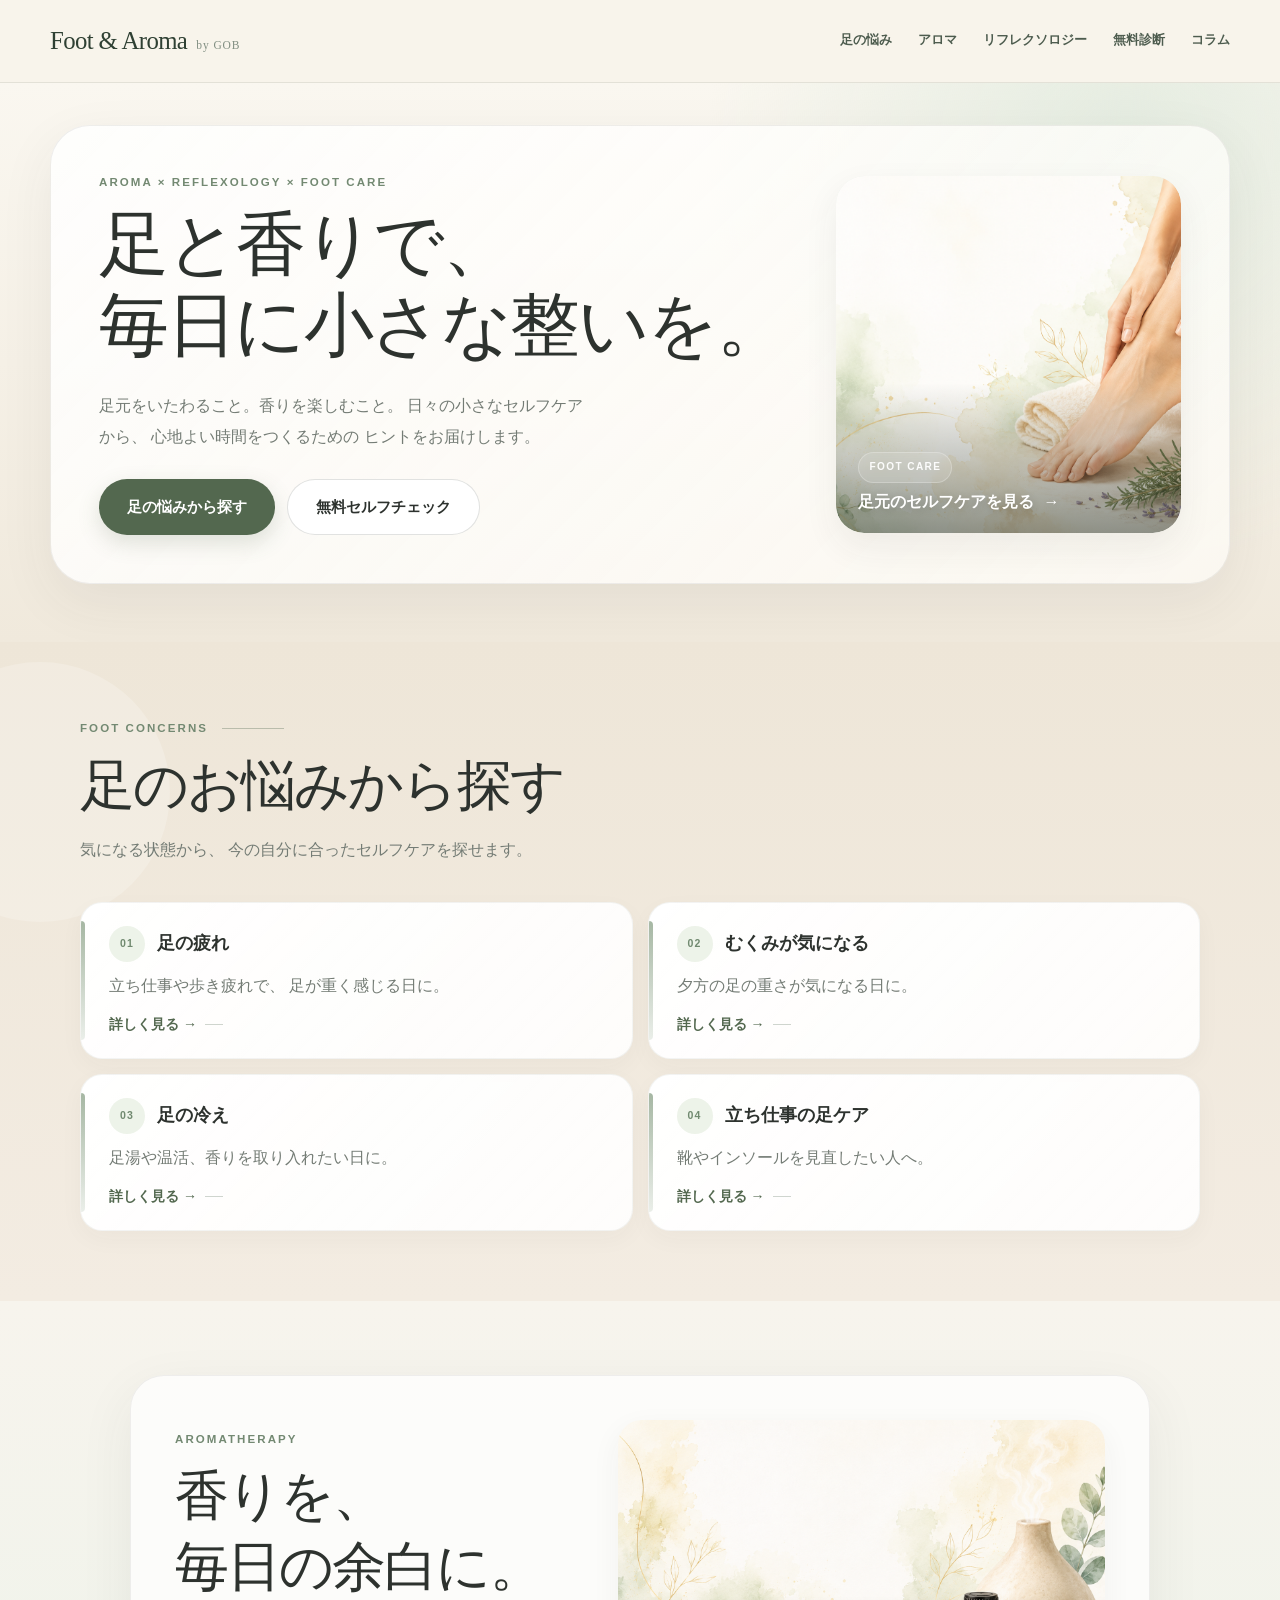
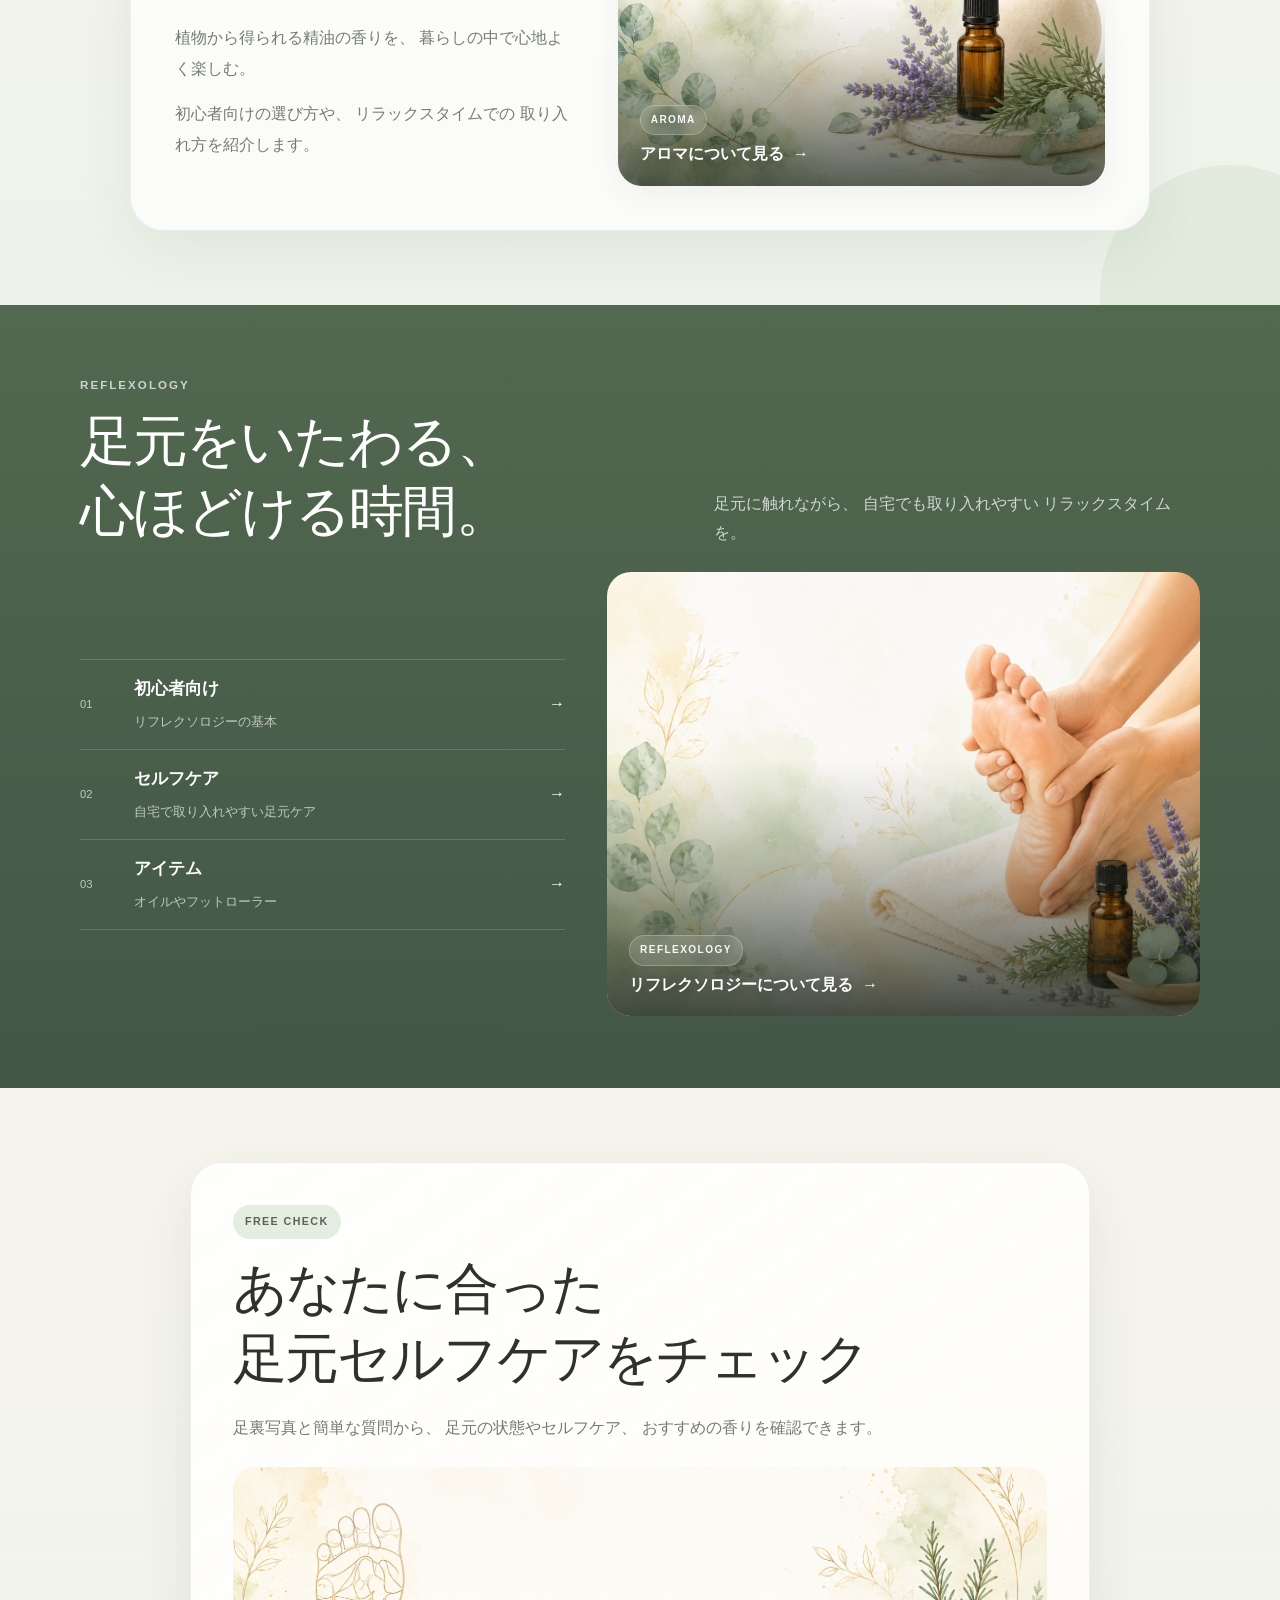
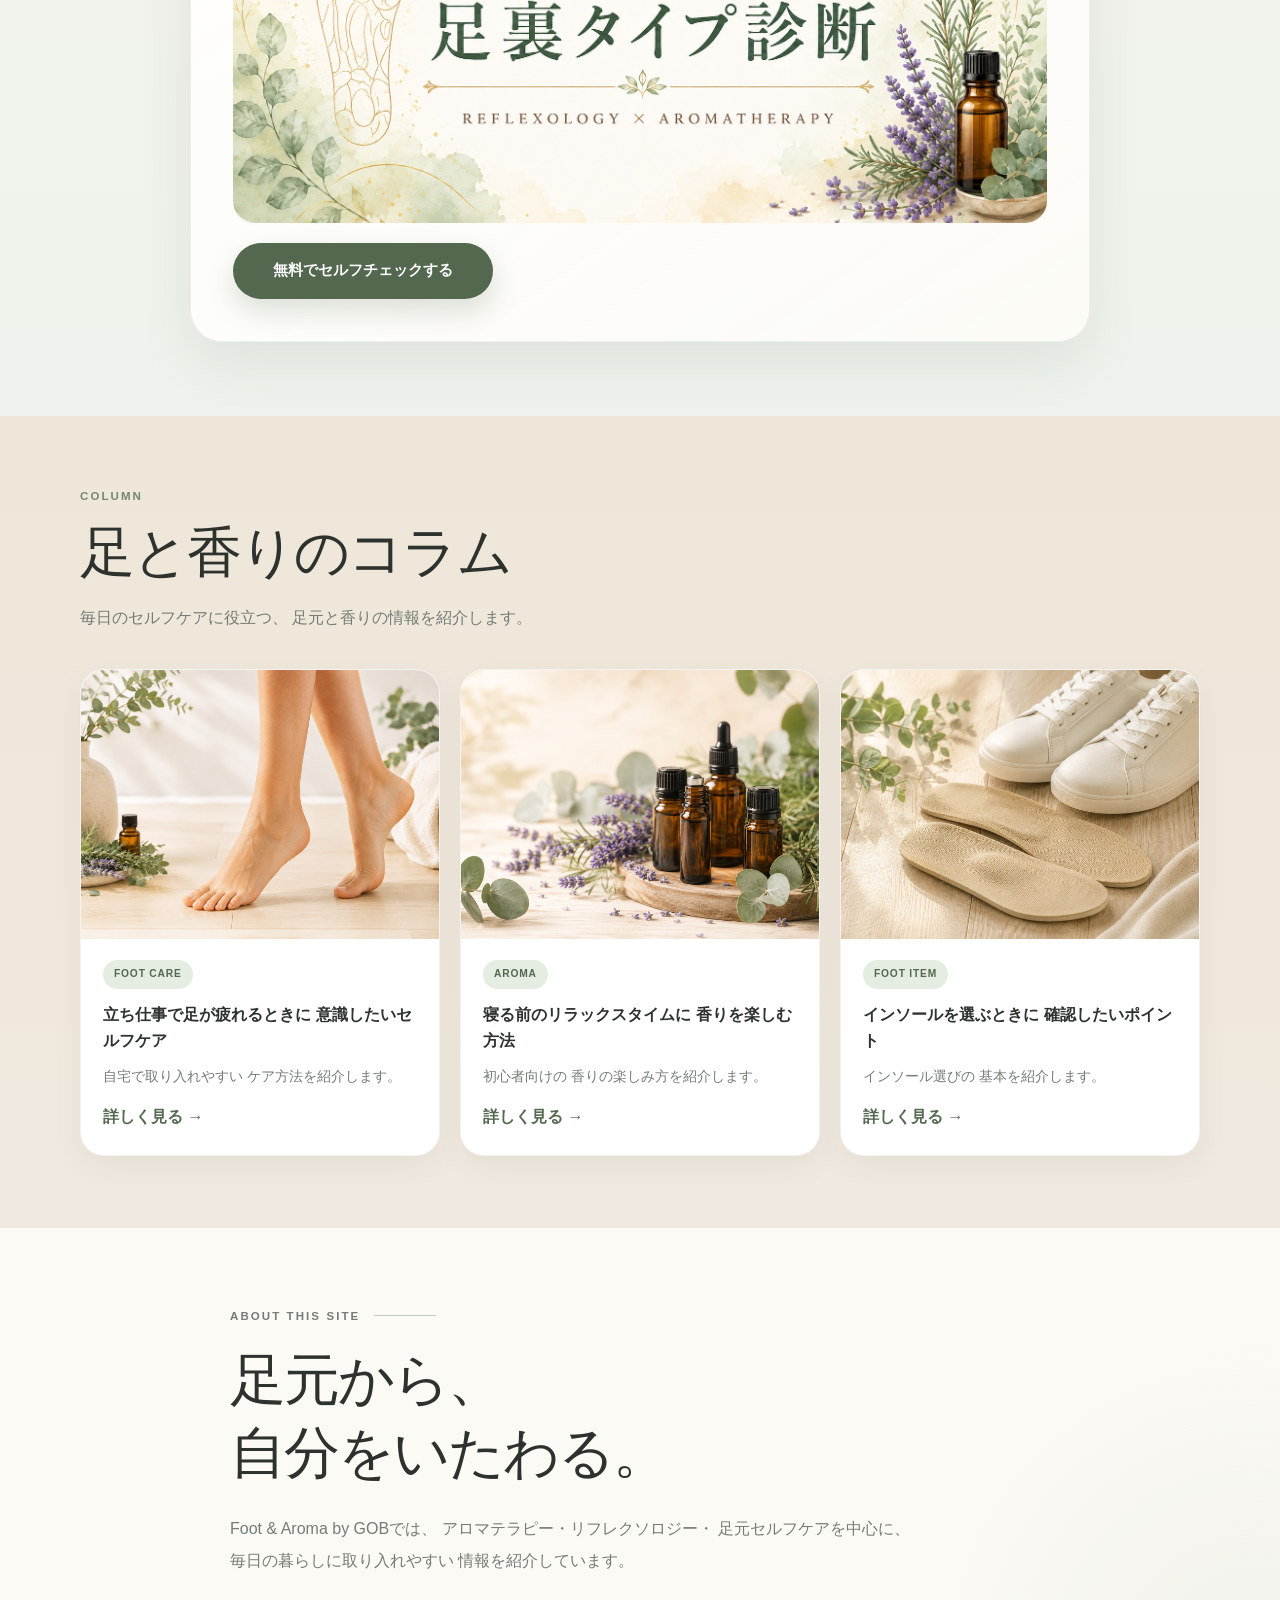
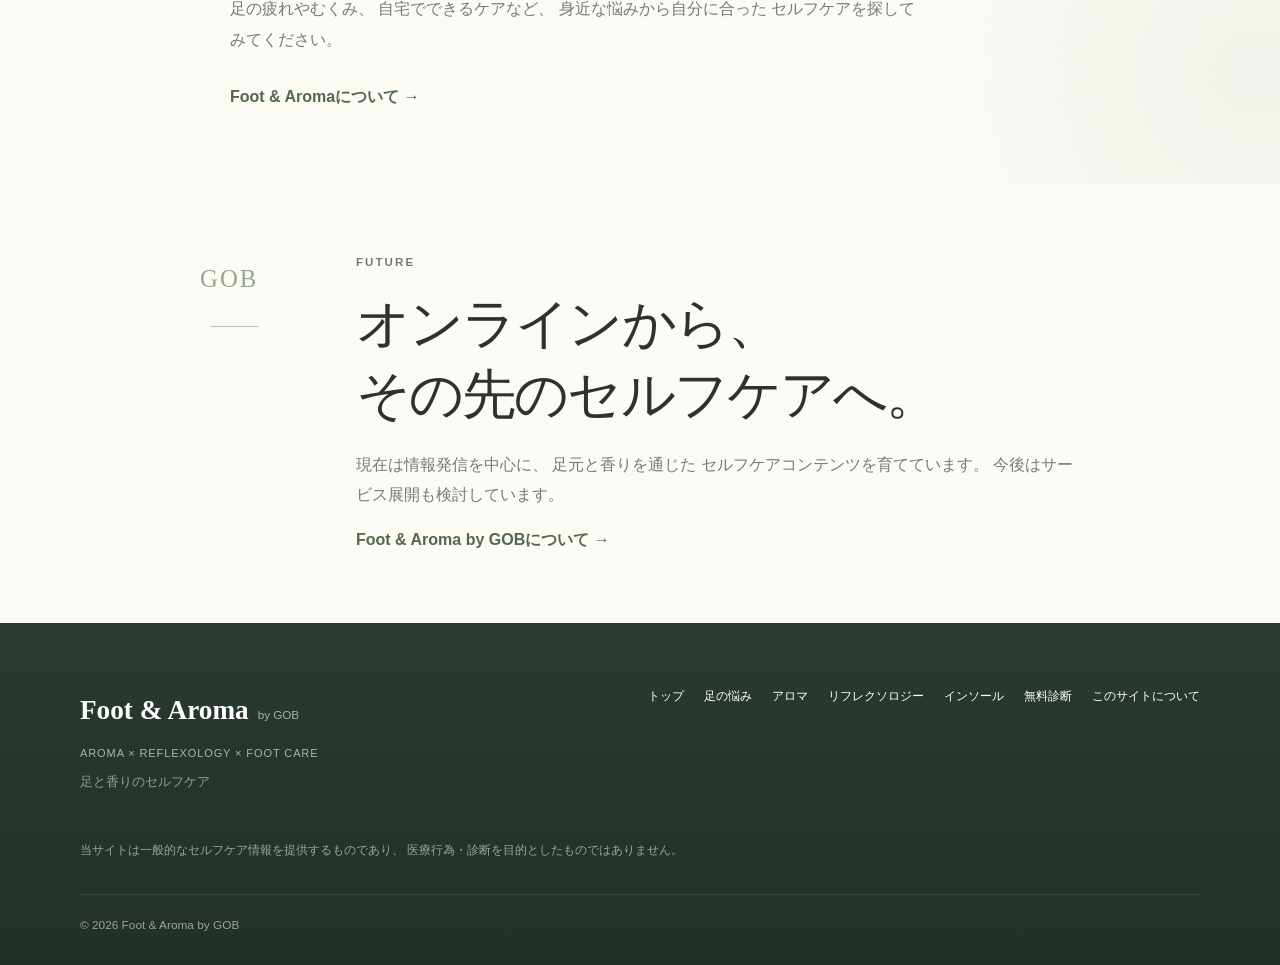
==== commit 0b69e599: "Update index.html" ====
--- a/index.html
+++ b/index.html
@@ -261,6 +261,607 @@
 
 
     <!-- =========================================
+         FOOT CONCERNS
+    ========================================== -->
+
+    <section
+      id="concerns"
+      class="section section-concerns"
+    >
+
+      <div class="container">
+
+        <div class="section-heading">
+
+          <p class="eyebrow">
+            FOOT CONCERNS
+          </p>
+
+
+          <h2>
+            足のお悩みから探す
+          </h2>
+
+
+          <p>
+            気になる状態から、
+            今の自分に合ったセルフケアを探せます。
+          </p>
+
+        </div>
+
+
+        <div class="concern-grid">
+
+
+          <a
+            href="foot-care.html#fatigue"
+            class="concern-card"
+          >
+
+            <div class="concern-card-top">
+              <span>01</span>
+              <h3>足の疲れ</h3>
+            </div>
+
+            <p>
+              立ち仕事や歩き疲れで、
+              足が重く感じる日に。
+            </p>
+
+            <strong>
+              詳しく見る →
+            </strong>
+
+          </a>
+
+
+
+          <a
+            href="foot-care.html#swelling"
+            class="concern-card"
+          >
+
+            <div class="concern-card-top">
+              <span>02</span>
+              <h3>むくみが気になる</h3>
+            </div>
+
+            <p>
+              夕方の足の重さが気になる日に。
+            </p>
+
+            <strong>
+              詳しく見る →
+            </strong>
+
+          </a>
+
+
+
+          <a
+            href="foot-care.html#cold"
+            class="concern-card"
+          >
+
+            <div class="concern-card-top">
+              <span>03</span>
+              <h3>足の冷え</h3>
+            </div>
+
+            <p>
+              足湯や温活、香りを取り入れたい日に。
+            </p>
+
+            <strong>
+              詳しく見る →
+            </strong>
+
+          </a>
+
+
+
+          <a
+            href="foot-care.html#standing"
+            class="concern-card"
+          >
+
+            <div class="concern-card-top">
+              <span>04</span>
+              <h3>立ち仕事の足ケア</h3>
+            </div>
+
+            <p>
+              靴やインソールを見直したい人へ。
+            </p>
+
+            <strong>
+              詳しく見る →
+            </strong>
+
+          </a>
+
+
+        </div>
+
+      </div>
+
+    </section>
+
+
+
+    <!-- =========================================
+         AROMA
+    ========================================== -->
+
+    <section
+      id="aroma"
+      class="section section-aroma"
+    >
+
+      <div class="container aroma-layout">
+
+        <div class="aroma-copy">
+
+          <p class="eyebrow">
+            AROMATHERAPY
+          </p>
+
+
+          <h2>
+            香りを、<br>
+            毎日の余白に。
+          </h2>
+
+
+          <p>
+            植物から得られる精油の香りを、
+            暮らしの中で心地よく楽しむ。
+          </p>
+
+
+          <p>
+            初心者向けの選び方や、
+            リラックスタイムでの
+            取り入れ方を紹介します。
+          </p>
+
+        </div>
+
+
+        <a
+          href="aroma.html"
+          class="aroma-image image-link image-cta-card"
+          aria-label="アロマについて見る"
+        >
+
+          <img
+            src="category-aroma.png"
+            alt="アロマオイルと植物のイメージ"
+            loading="lazy"
+            decoding="async"
+          >
+
+          <span class="image-cta-overlay">
+
+            <span class="image-cta-kicker">
+              AROMA
+            </span>
+
+            <span class="image-cta-title">
+              アロマについて見る
+              <span class="image-cta-arrow">→</span>
+            </span>
+
+          </span>
+
+        </a>
+
+      </div>
+
+    </section>
+
+
+
+    <!-- =========================================
+         REFLEXOLOGY
+    ========================================== -->
+
+    <section
+      id="reflexology"
+      class="section section-reflexology"
+    >
+
+      <div class="container">
+
+
+        <div class="reflexology-heading">
+
+          <div>
+
+            <p class="eyebrow eyebrow-light">
+              REFLEXOLOGY
+            </p>
+
+
+            <h2>
+              足元をいたわる、<br>
+              心ほどける時間。
+            </h2>
+
+          </div>
+
+
+          <p>
+            足元に触れながら、
+            自宅でも取り入れやすい
+            リラックスタイムを。
+          </p>
+
+        </div>
+
+
+        <div class="reflexology-layout">
+
+          <div class="reflexology-menu">
+
+
+            <a
+              href="reflexology.html"
+              class="reflexology-row"
+            >
+
+              <span>01</span>
+
+              <div>
+                <strong>初心者向け</strong>
+                <small>
+                  リフレクソロジーの基本
+                </small>
+              </div>
+
+              <b>→</b>
+
+            </a>
+
+
+
+            <a
+              href="reflexology.html"
+              class="reflexology-row"
+            >
+
+              <span>02</span>
+
+              <div>
+                <strong>セルフケア</strong>
+                <small>
+                  自宅で取り入れやすい足元ケア
+                </small>
+              </div>
+
+              <b>→</b>
+
+            </a>
+
+
+
+            <a
+              href="reflexology.html"
+              class="reflexology-row"
+            >
+
+              <span>03</span>
+
+              <div>
+                <strong>アイテム</strong>
+                <small>
+                  オイルやフットローラー
+                </small>
+              </div>
+
+              <b>→</b>
+
+            </a>
+
+
+          </div>
+
+
+          <a
+            href="reflexology.html"
+            class="reflexology-image image-link image-cta-card image-cta-reflexology"
+            aria-label="リフレクソロジーについて見る"
+          >
+
+            <img
+              src="category-reflexology.png"
+              alt="リフレクソロジーのイメージ"
+              loading="lazy"
+              decoding="async"
+            >
+
+            <span class="image-cta-overlay">
+
+              <span class="image-cta-kicker">
+                REFLEXOLOGY
+              </span>
+
+              <span class="image-cta-title">
+                リフレクソロジーについて見る
+                <span class="image-cta-arrow">→</span>
+              </span>
+
+            </span>
+
+          </a>
+
+        </div>
+
+      </div>
+
+    </section>
+
+
+
+    <!-- =========================================
+         FREE CHECK
+    ========================================== -->
+
+    <section
+      id="diagnosis"
+      class="section section-diagnosis"
+    >
+
+      <div class="container">
+
+        <div class="diagnosis-card">
+
+          <div class="diagnosis-badge">
+            FREE CHECK
+          </div>
+
+
+          <div class="diagnosis-copy">
+
+            <h2>
+              あなたに合った<br>
+              足元セルフケアをチェック
+            </h2>
+
+
+            <p>
+              足裏写真と簡単な質問から、
+              足元の状態やセルフケア、
+              おすすめの香りを確認できます。
+            </p>
+
+          </div>
+
+
+          <a
+            href="diagnosis.html"
+            class="diagnosis-image image-link"
+            aria-label="無料セルフチェックを見る"
+          >
+
+            <img
+              src="diagnosis-banner.png"
+              alt="足裏タイプ診断とアロマテラピーのイメージ"
+              loading="lazy"
+              decoding="async"
+            >
+
+          </a>
+
+
+          <a
+            href="diagnosis.html"
+            class="button button-primary diagnosis-button"
+          >
+            無料でセルフチェックする
+          </a>
+
+        </div>
+
+      </div>
+
+    </section>
+
+
+
+    <!-- =========================================
+         COLUMN
+    ========================================== -->
+
+    <section
+      id="column"
+      class="section section-column"
+    >
+
+      <div class="container">
+
+        <div class="section-heading">
+
+          <p class="eyebrow">
+            COLUMN
+          </p>
+
+
+          <h2>
+            足と香りのコラム
+          </h2>
+
+
+          <p>
+            毎日のセルフケアに役立つ、
+            足元と香りの情報を紹介します。
+          </p>
+
+        </div>
+
+
+        <div class="column-grid">
+
+
+          <article class="column-card">
+
+            <a
+              href="foot-care.html#fatigue"
+              class="column-image image-link"
+              aria-label="足のセルフケアについて見る"
+            >
+
+              <img
+                src="column-footcare.png"
+                alt="足元のセルフケア"
+                loading="lazy"
+                decoding="async"
+              >
+
+            </a>
+
+
+            <div class="column-body">
+
+              <span class="column-tag">
+                FOOT CARE
+              </span>
+
+
+              <h3>
+                立ち仕事で足が疲れるときに
+                意識したいセルフケア
+              </h3>
+
+
+              <p>
+                自宅で取り入れやすい
+                ケア方法を紹介します。
+              </p>
+
+
+              <a
+                href="foot-care.html#fatigue"
+                class="text-link"
+              >
+                詳しく見る →
+              </a>
+
+            </div>
+
+          </article>
+
+
+
+          <article class="column-card">
+
+            <a
+              href="aroma.html"
+              class="column-image image-link"
+              aria-label="アロマについて見る"
+            >
+
+              <img
+                src="column-aroma.png"
+                alt="アロマオイルと植物"
+                loading="lazy"
+                decoding="async"
+              >
+
+            </a>
+
+
+            <div class="column-body">
+
+              <span class="column-tag">
+                AROMA
+              </span>
+
+
+              <h3>
+                寝る前のリラックスタイムに
+                香りを楽しむ方法
+              </h3>
+
+
+              <p>
+                初心者向けの
+                香りの楽しみ方を紹介します。
+              </p>
+
+
+              <a
+                href="aroma.html"
+                class="text-link"
+              >
+                詳しく見る →
+              </a>
+
+            </div>
+
+          </article>
+
+
+
+          <article class="column-card">
+
+            <a
+              href="insole.html"
+              class="column-image image-link"
+              aria-label="インソールについて見る"
+            >
+
+              <img
+                src="column-insole.png"
+                alt="靴とインソール"
+                loading="lazy"
+                decoding="async"
+              >
+
+            </a>
+
+
+            <div class="column-body">
+
+              <span class="column-tag">
+                FOOT ITEM
+              </span>
+
+
+              <h3>
+                インソールを選ぶときに
+                確認したいポイント
+              </h3>
+
+
+              <p>
+                インソール選びの
+                基本を紹介します。
+              </p>
+
+
+              <a
+                href="insole.html"
+                class="text-link"
+              >
+                詳しく見る →
+              </a>
+
+            </div>
+
+          </article>
+
+
+        </div>
+
+      </div>
+
+    </section>
+
+
+
+    <!-- =========================================
          ABOUT
     ========================================== -->
 
@@ -314,607 +915,6 @@
 
 
     <!-- =========================================
-         FOOT CONCERNS
-    ========================================== -->
-
-    <section
-      id="concerns"
-      class="section section-concerns"
-    >
-
-      <div class="container">
-
-        <div class="section-heading">
-
-          <p class="eyebrow">
-            FOOT CONCERNS
-          </p>
-
-
-          <h2>
-            足のお悩みから探す
-          </h2>
-
-
-          <p>
-            気になる状態から、
-            今の自分に合ったセルフケアを探せます。
-          </p>
-
-        </div>
-
-
-        <div class="concern-grid">
-
-
-          <a
-            href="foot-care.html#fatigue"
-            class="concern-card"
-          >
-
-            <div class="concern-card-top">
-              <span>01</span>
-              <h3>足の疲れ</h3>
-            </div>
-
-            <p>
-              立ち仕事や歩き疲れで、
-              足が重く感じる日に。
-            </p>
-
-            <strong>
-              詳しく見る →
-            </strong>
-
-          </a>
-
-
-
-          <a
-            href="foot-care.html#swelling"
-            class="concern-card"
-          >
-
-            <div class="concern-card-top">
-              <span>02</span>
-              <h3>むくみが気になる</h3>
-            </div>
-
-            <p>
-              夕方の足の重さが気になる日に。
-            </p>
-
-            <strong>
-              詳しく見る →
-            </strong>
-
-          </a>
-
-
-
-          <a
-            href="foot-care.html#cold"
-            class="concern-card"
-          >
-
-            <div class="concern-card-top">
-              <span>03</span>
-              <h3>足の冷え</h3>
-            </div>
-
-            <p>
-              足湯や温活、香りを取り入れたい日に。
-            </p>
-
-            <strong>
-              詳しく見る →
-            </strong>
-
-          </a>
-
-
-
-          <a
-            href="foot-care.html#standing"
-            class="concern-card"
-          >
-
-            <div class="concern-card-top">
-              <span>04</span>
-              <h3>立ち仕事の足ケア</h3>
-            </div>
-
-            <p>
-              靴やインソールを見直したい人へ。
-            </p>
-
-            <strong>
-              詳しく見る →
-            </strong>
-
-          </a>
-
-
-        </div>
-
-      </div>
-
-    </section>
-
-
-
-    <!-- =========================================
-         AROMA
-    ========================================== -->
-
-    <section
-      id="aroma"
-      class="section section-aroma"
-    >
-
-      <div class="container aroma-layout">
-
-        <div class="aroma-copy">
-
-          <p class="eyebrow">
-            AROMATHERAPY
-          </p>
-
-
-          <h2>
-            香りを、<br>
-            毎日の余白に。
-          </h2>
-
-
-          <p>
-            植物から得られる精油の香りを、
-            暮らしの中で心地よく楽しむ。
-          </p>
-
-
-          <p>
-            初心者向けの選び方や、
-            リラックスタイムでの
-            取り入れ方を紹介します。
-          </p>
-
-        </div>
-
-
-        <a
-          href="aroma.html"
-          class="aroma-image image-link image-cta-card"
-          aria-label="アロマについて見る"
-        >
-
-          <img
-            src="category-aroma.png"
-            alt="アロマオイルと植物のイメージ"
-            loading="lazy"
-            decoding="async"
-          >
-
-          <span class="image-cta-overlay">
-
-            <span class="image-cta-kicker">
-              AROMA
-            </span>
-
-            <span class="image-cta-title">
-              アロマについて見る
-              <span class="image-cta-arrow">→</span>
-            </span>
-
-          </span>
-
-        </a>
-
-      </div>
-
-    </section>
-
-
-
-    <!-- =========================================
-         REFLEXOLOGY
-    ========================================== -->
-
-    <section
-      id="reflexology"
-      class="section section-reflexology"
-    >
-
-      <div class="container">
-
-
-        <div class="reflexology-heading">
-
-          <div>
-
-            <p class="eyebrow eyebrow-light">
-              REFLEXOLOGY
-            </p>
-
-
-            <h2>
-              足元をいたわる、<br>
-              心ほどける時間。
-            </h2>
-
-          </div>
-
-
-          <p>
-            足元に触れながら、
-            自宅でも取り入れやすい
-            リラックスタイムを。
-          </p>
-
-        </div>
-
-
-        <div class="reflexology-layout">
-
-          <div class="reflexology-menu">
-
-
-            <a
-              href="reflexology.html"
-              class="reflexology-row"
-            >
-
-              <span>01</span>
-
-              <div>
-                <strong>初心者向け</strong>
-                <small>
-                  リフレクソロジーの基本
-                </small>
-              </div>
-
-              <b>→</b>
-
-            </a>
-
-
-
-            <a
-              href="reflexology.html"
-              class="reflexology-row"
-            >
-
-              <span>02</span>
-
-              <div>
-                <strong>セルフケア</strong>
-                <small>
-                  自宅で取り入れやすい足元ケア
-                </small>
-              </div>
-
-              <b>→</b>
-
-            </a>
-
-
-
-            <a
-              href="reflexology.html"
-              class="reflexology-row"
-            >
-
-              <span>03</span>
-
-              <div>
-                <strong>アイテム</strong>
-                <small>
-                  オイルやフットローラー
-                </small>
-              </div>
-
-              <b>→</b>
-
-            </a>
-
-
-          </div>
-
-
-          <a
-            href="reflexology.html"
-            class="reflexology-image image-link image-cta-card image-cta-reflexology"
-            aria-label="リフレクソロジーについて見る"
-          >
-
-            <img
-              src="category-reflexology.png"
-              alt="リフレクソロジーのイメージ"
-              loading="lazy"
-              decoding="async"
-            >
-
-            <span class="image-cta-overlay">
-
-              <span class="image-cta-kicker">
-                REFLEXOLOGY
-              </span>
-
-              <span class="image-cta-title">
-                リフレクソロジーについて見る
-                <span class="image-cta-arrow">→</span>
-              </span>
-
-            </span>
-
-          </a>
-
-        </div>
-
-      </div>
-
-    </section>
-
-
-
-    <!-- =========================================
-         FREE CHECK
-    ========================================== -->
-
-    <section
-      id="diagnosis"
-      class="section section-diagnosis"
-    >
-
-      <div class="container">
-
-        <div class="diagnosis-card">
-
-          <div class="diagnosis-badge">
-            FREE CHECK
-          </div>
-
-
-          <div class="diagnosis-copy">
-
-            <h2>
-              あなたに合った<br>
-              足元セルフケアをチェック
-            </h2>
-
-
-            <p>
-              足裏写真と簡単な質問から、
-              足元の状態やセルフケア、
-              おすすめの香りを確認できます。
-            </p>
-
-          </div>
-
-
-          <a
-            href="diagnosis.html"
-            class="diagnosis-image image-link"
-            aria-label="無料セルフチェックを見る"
-          >
-
-            <img
-              src="diagnosis-banner.png"
-              alt="足裏タイプ診断とアロマテラピーのイメージ"
-              loading="lazy"
-              decoding="async"
-            >
-
-          </a>
-
-
-          <a
-            href="diagnosis.html"
-            class="button button-primary diagnosis-button"
-          >
-            無料でセルフチェックする
-          </a>
-
-        </div>
-
-      </div>
-
-    </section>
-
-
-
-    <!-- =========================================
-         COLUMN
-    ========================================== -->
-
-    <section
-      id="column"
-      class="section section-column"
-    >
-
-      <div class="container">
-
-        <div class="section-heading">
-
-          <p class="eyebrow">
-            COLUMN
-          </p>
-
-
-          <h2>
-            足と香りのコラム
-          </h2>
-
-
-          <p>
-            毎日のセルフケアに役立つ、
-            足元と香りの情報を紹介します。
-          </p>
-
-        </div>
-
-
-        <div class="column-grid">
-
-
-          <article class="column-card">
-
-            <a
-              href="foot-care.html#fatigue"
-              class="column-image image-link"
-              aria-label="足のセルフケアについて見る"
-            >
-
-              <img
-                src="column-footcare.png"
-                alt="足元のセルフケア"
-                loading="lazy"
-                decoding="async"
-              >
-
-            </a>
-
-
-            <div class="column-body">
-
-              <span class="column-tag">
-                FOOT CARE
-              </span>
-
-
-              <h3>
-                立ち仕事で足が疲れるときに
-                意識したいセルフケア
-              </h3>
-
-
-              <p>
-                自宅で取り入れやすい
-                ケア方法を紹介します。
-              </p>
-
-
-              <a
-                href="foot-care.html#fatigue"
-                class="text-link"
-              >
-                詳しく見る →
-              </a>
-
-            </div>
-
-          </article>
-
-
-
-          <article class="column-card">
-
-            <a
-              href="aroma.html"
-              class="column-image image-link"
-              aria-label="アロマについて見る"
-            >
-
-              <img
-                src="column-aroma.png"
-                alt="アロマオイルと植物"
-                loading="lazy"
-                decoding="async"
-              >
-
-            </a>
-
-
-            <div class="column-body">
-
-              <span class="column-tag">
-                AROMA
-              </span>
-
-
-              <h3>
-                寝る前のリラックスタイムに
-                香りを楽しむ方法
-              </h3>
-
-
-              <p>
-                初心者向けの
-                香りの楽しみ方を紹介します。
-              </p>
-
-
-              <a
-                href="aroma.html"
-                class="text-link"
-              >
-                詳しく見る →
-              </a>
-
-            </div>
-
-          </article>
-
-
-
-          <article class="column-card">
-
-            <a
-              href="insole.html"
-              class="column-image image-link"
-              aria-label="インソールについて見る"
-            >
-
-              <img
-                src="column-insole.png"
-                alt="靴とインソール"
-                loading="lazy"
-                decoding="async"
-              >
-
-            </a>
-
-
-            <div class="column-body">
-
-              <span class="column-tag">
-                FOOT ITEM
-              </span>
-
-
-              <h3>
-                インソールを選ぶときに
-                確認したいポイント
-              </h3>
-
-
-              <p>
-                インソール選びの
-                基本を紹介します。
-              </p>
-
-
-              <a
-                href="insole.html"
-                class="text-link"
-              >
-                詳しく見る →
-              </a>
-
-            </div>
-
-          </article>
-
-
-        </div>
-
-      </div>
-
-    </section>
-
-
-
-    <!-- =========================================
          FUTURE
     ========================================== -->
 
--- a/style.css
+++ b/style.css
@@ -1,6 +1,6 @@
 /* =========================================================
    Foot & Aroma by GOB
-   PREMIUM BRAND STYLE
+   PREMIUM BRAND STYLE - CLEAN FINAL
 ========================================================= */
 
 :root {
@@ -17,8 +17,6 @@
   --green-deep: #2f4033;
   --green-dark: #233027;
 
-  --gold: #b8a27e;
-
   --text: #2d322e;
   --text-soft: #747c75;
   --white: #ffffff;
@@ -50,7 +48,6 @@
 
 body {
   margin: 0;
-
   color: var(--text);
   background: var(--bg);
 
@@ -112,7 +109,7 @@
 ========================================================= */
 
 .section {
-  padding: 92px 0;
+  padding: 82px 0;
 }
 
 .eyebrow {
@@ -122,33 +119,31 @@
 
   font-size: 0.72rem;
   font-weight: 800;
-
   line-height: 1.4;
 
   letter-spacing: 0.18em;
 }
 
 .eyebrow-light {
-  color: rgba(255,255,255,0.72);
+  color: rgba(255,255,255,.72);
 }
 
 .section-heading {
   max-width: 720px;
-  margin-bottom: 40px;
+  margin-bottom: 36px;
 }
 
 .section-heading h2 {
-  margin-bottom: 16px;
-
-  font-size: clamp(2.5rem, 4.5vw, 4.2rem);
-  line-height: 1.26;
+  margin-bottom: 15px;
+
+  font-size: clamp(2.4rem, 4.3vw, 3.9rem);
+  line-height: 1.27;
 }
 
 .section-heading > p:last-child {
   margin-bottom: 0;
 
   color: var(--text-soft);
-
   line-height: 1.9;
 }
 
@@ -209,7 +204,6 @@
 
 .button-secondary {
   color: var(--text);
-
   background: rgba(255,255,255,.92);
 
   border: 1px solid rgba(45,50,46,.14);
@@ -222,15 +216,13 @@
 
 
 /* =========================================================
-   IMAGE LINKS
+   IMAGE CTA
 ========================================================= */
 
 .image-link,
 .hero-image-link {
   display: block;
-
   width: 100%;
-
   overflow: hidden;
 
   border-radius: inherit;
@@ -251,6 +243,114 @@
   }
 }
 
+.image-cta-card {
+  position: relative;
+  display: block;
+
+  overflow: hidden;
+  isolation: isolate;
+}
+
+.image-cta-card::after {
+  content: "";
+
+  position: absolute;
+  inset: 0;
+
+  z-index: 1;
+
+  pointer-events: none;
+
+  background:
+    linear-gradient(
+      180deg,
+      rgba(25,36,28,0) 48%,
+      rgba(25,36,28,.10) 62%,
+      rgba(25,36,28,.72) 100%
+    );
+}
+
+.image-cta-overlay {
+  position: absolute;
+
+  left: 22px;
+  right: 22px;
+  bottom: 20px;
+
+  z-index: 2;
+
+  display: flex;
+  flex-direction: column;
+  align-items: flex-start;
+
+  gap: 8px;
+
+  color: #fff;
+}
+
+.image-cta-kicker {
+  display: inline-flex;
+
+  padding: 5px 10px;
+
+  border-radius: 999px;
+
+  color: rgba(255,255,255,.94);
+
+  background: rgba(255,255,255,.13);
+
+  border: 1px solid rgba(255,255,255,.24);
+
+  backdrop-filter: blur(5px);
+
+  font-size: .63rem;
+  font-weight: 800;
+
+  letter-spacing: .14em;
+}
+
+.image-cta-title {
+  display: inline-flex;
+  align-items: center;
+
+  gap: 9px;
+
+  font-size: 1rem;
+  font-weight: 700;
+  line-height: 1.4;
+
+  text-shadow:
+    0 2px 8px rgba(0,0,0,.20);
+}
+
+.image-cta-arrow {
+  display: inline-block;
+  transition: transform .2s ease;
+}
+
+.image-cta-card:hover .image-cta-arrow {
+  transform: translateX(4px);
+}
+
+.image-cta-hero::after {
+  background:
+    linear-gradient(
+      180deg,
+      rgba(25,36,28,0) 58%,
+      rgba(25,36,28,.48) 100%
+    );
+}
+
+.image-cta-reflexology::after {
+  background:
+    linear-gradient(
+      180deg,
+      rgba(20,29,22,0) 42%,
+      rgba(20,29,22,.16) 60%,
+      rgba(20,29,22,.78) 100%
+    );
+}
+
 
 /* =========================================================
    HEADER
@@ -261,7 +361,7 @@
   top: 0;
   z-index: 1000;
 
-  background: rgba(248, 244, 235, .95);
+  background: rgba(248,244,235,.95);
   backdrop-filter: blur(16px);
 
   border-bottom: 1px solid var(--line);
@@ -328,7 +428,6 @@
 
 .global-nav a {
   position: relative;
-
   padding: 10px 0;
 }
 
@@ -336,6 +435,7 @@
   content: "";
 
   position: absolute;
+
   left: 0;
   right: 100%;
   bottom: 5px;
@@ -384,7 +484,7 @@
 .hero {
   position: relative;
 
-  padding: 44px 0 68px;
+  padding: 42px 0 58px;
 
   overflow: hidden;
 
@@ -401,25 +501,6 @@
     );
 }
 
-.hero::before {
-  content: "";
-
-  position: absolute;
-
-  left: -110px;
-  top: 90px;
-
-  width: 310px;
-  height: 310px;
-
-  border-radius: 50%;
-
-  background:
-    rgba(228,236,224,.48);
-
-  pointer-events: none;
-}
-
 .hero-shell {
   position: relative;
   z-index: 1;
@@ -428,12 +509,12 @@
 
   margin-inline: auto;
 
-  padding: 50px;
+  padding: 48px;
 
   display: grid;
   grid-template-columns: .94fr 1.06fr;
 
-  gap: 54px;
+  gap: 52px;
 
   align-items: center;
 
@@ -444,22 +525,17 @@
       rgba(255,253,248,.70)
     );
 
-  border:
-    1px solid rgba(45,50,46,.075);
+  border: 1px solid rgba(45,50,46,.075);
 
   border-radius: 40px;
 
   box-shadow: var(--shadow-soft);
 }
 
-.hero-copy {
-  min-width: 0;
-}
-
 .hero-copy h1 {
-  margin-bottom: 25px;
-
-  font-size: clamp(3.05rem, 5.8vw, 5.4rem);
+  margin-bottom: 24px;
+
+  font-size: clamp(2.95rem, 5.5vw, 5.15rem);
   line-height: 1.15;
 }
 
@@ -471,10 +547,9 @@
 .hero-description {
   max-width: 500px;
 
-  margin-bottom: 28px;
+  margin-bottom: 27px;
 
   color: var(--text-soft);
-
   line-height: 1.95;
 }
 
@@ -500,24 +575,8 @@
     0 14px 35px rgba(53,62,55,.07);
 }
 
-.hero-visual::after {
-  content: "";
-
-  position: absolute;
-
-  inset: 0;
-
-  pointer-events: none;
-
-  border:
-    1px solid rgba(255,255,255,.5);
-
-  border-radius: inherit;
-}
-
 .hero-visual img {
   aspect-ratio: 4 / 4.15;
-
   object-fit: cover;
 }
 
@@ -527,43 +586,75 @@
 ========================================================= */
 
 .section-about {
-  padding: 82px 0;
-
-  background: #fcfaf5;
+  position: relative;
+
+  padding: 72px 0;
+
+  overflow: hidden;
+
+  background:
+    radial-gradient(
+      circle at 98% 80%,
+      rgba(218,229,215,.38),
+      transparent 25%
+    ),
+    #fcfaf5;
 }
 
 .about-layout {
+  position: relative;
+  z-index: 2;
+
   max-width: 820px;
 }
 
+.about-content .eyebrow {
+  display: inline-flex;
+  align-items: center;
+
+  gap: 14px;
+}
+
+.about-content .eyebrow::after {
+  content: "";
+
+  width: 62px;
+  height: 1px;
+
+  background: rgba(83,106,82,.34);
+}
+
 .about-content h2 {
-  margin-bottom: 24px;
-
-  font-size: clamp(2.55rem, 4.7vw, 4.15rem);
+  margin-bottom: 23px;
+
+  font-size: clamp(2.45rem,4.4vw,3.95rem);
   line-height: 1.3;
 }
 
 .about-content > p {
-  max-width: 720px;
-
-  margin-bottom: 18px;
+  max-width: 700px;
+
+  margin-bottom: 17px;
 
   color: var(--text-soft);
-
   line-height: 1.95;
 }
 
 .about-content .text-link {
-  margin-top: 5px;
+  margin-top: 10px;
 }
 
 
 /* =========================================================
-   CONCERNS
+   FOOT CONCERNS
 ========================================================= */
 
 .section-concerns {
-  padding: 82px 0;
+  position: relative;
+
+  padding: 70px 0;
+
+  overflow: hidden;
 
   background:
     linear-gradient(
@@ -573,42 +664,110 @@
     );
 }
 
+.section-concerns::before {
+  content: "";
+
+  position: absolute;
+
+  left: -90px;
+  top: 20px;
+
+  width: 260px;
+  height: 260px;
+
+  border-radius: 50%;
+
+  background:
+    rgba(255,255,255,.20);
+
+  pointer-events: none;
+}
+
+.section-concerns .container {
+  position: relative;
+  z-index: 2;
+}
+
+.section-concerns .section-heading .eyebrow {
+  display: inline-flex;
+  align-items: center;
+
+  gap: 14px;
+}
+
+.section-concerns .section-heading .eyebrow::after {
+  content: "";
+
+  width: 62px;
+  height: 1px;
+
+  background: rgba(83,106,82,.34);
+}
+
 .concern-grid {
   display: grid;
-
   grid-template-columns: repeat(2,1fr);
 
-  gap: 18px;
+  gap: 15px;
 }
 
 .concern-card {
-  min-height: 185px;
-
-  padding: 27px 28px;
+  position: relative;
+
+  min-height: 0;
+
+  padding: 23px 24px 21px 28px;
 
   display: flex;
   flex-direction: column;
 
-  background: rgba(255,255,255,.91);
-
-  border:
-    1px solid rgba(45,50,46,.055);
-
-  border-radius: 26px;
+  overflow: hidden;
+
+  background:
+    linear-gradient(
+      135deg,
+      rgba(255,255,255,.98),
+      rgba(255,255,255,.87)
+    );
+
+  border: 1px solid rgba(83,106,82,.07);
+
+  border-radius: 22px;
 
   box-shadow:
-    0 8px 25px rgba(53,62,55,.035);
+    0 8px 24px rgba(53,62,55,.035);
 
   transition:
     transform .2s ease,
     box-shadow .2s ease;
 }
 
+.concern-card::before {
+  content: "";
+
+  position: absolute;
+
+  left: 0;
+  top: 18px;
+  bottom: 18px;
+
+  width: 4px;
+
+  border-radius: 0 4px 4px 0;
+
+  background:
+    linear-gradient(
+      180deg,
+      rgba(111,139,107,.62),
+      rgba(111,139,107,.14)
+    );
+}
+
 .concern-card:hover {
   transform: translateY(-3px);
 
   box-shadow:
-    0 14px 32px rgba(53,62,55,.065);
+    0 14px 30px rgba(53,62,55,.065);
 }
 
 .concern-card-top {
@@ -617,38 +776,65 @@
 
   gap: 12px;
 
-  margin-bottom: 13px;
+  margin-bottom: 10px;
 }
 
 .concern-card-top span {
-  color: #7c927a;
-
-  font-size: .71rem;
+  display: inline-flex;
+  align-items: center;
+  justify-content: center;
+
+  width: 36px;
+  height: 36px;
+
+  flex: 0 0 36px;
+
+  border-radius: 50%;
+
+  color: #718a70;
+
+  background: #edf3e9;
+
+  font-size: .66rem;
   font-weight: 800;
 
-  letter-spacing: .14em;
+  letter-spacing: .10em;
 }
 
 .concern-card-top h3 {
   margin: 0;
 
-  font-size: 1.22rem;
+  font-size: 1.12rem;
 }
 
 .concern-card p {
-  margin-bottom: 17px;
+  margin-bottom: 12px;
 
   color: var(--text-soft);
 
-  line-height: 1.75;
+  line-height: 1.7;
 }
 
 .concern-card strong {
+  display: inline-flex;
+  align-items: center;
+
+  gap: 8px;
+
   margin-top: auto;
 
   color: var(--green);
 
-  font-size: .9rem;
+  font-size: .88rem;
+}
+
+.concern-card strong::after {
+  content: "";
+
+  width: 18px;
+  height: 1px;
+
+  background: rgba(83,106,82,.28);
 }
 
 
@@ -659,7 +845,7 @@
 .section-aroma {
   position: relative;
 
-  padding: 86px 0;
+  padding: 74px 0;
 
   overflow: hidden;
 
@@ -694,13 +880,12 @@
 
   max-width: 1020px;
 
-  padding: 48px;
+  padding: 44px;
 
   display: grid;
-
   grid-template-columns: .9fr 1.1fr;
 
-  gap: 48px;
+  gap: 44px;
 
   align-items: center;
 
@@ -710,30 +895,29 @@
   border:
     1px solid rgba(45,50,46,.07);
 
-  border-radius: 36px;
+  border-radius: 34px;
 
   box-shadow: var(--shadow-soft);
 }
 
 .aroma-copy h2 {
-  margin-bottom: 23px;
-
-  font-size: clamp(2.55rem, 4.6vw, 4.1rem);
+  margin-bottom: 21px;
+
+  font-size: clamp(2.4rem,4.25vw,3.9rem);
   line-height: 1.3;
 }
 
 .aroma-copy > p:not(.eyebrow) {
-  margin-bottom: 17px;
+  margin-bottom: 15px;
 
   color: var(--text-soft);
 
-  line-height: 1.95;
+  line-height: 1.9;
 }
 
 .aroma-image {
   overflow: hidden;
-
-  border-radius: 25px;
+  border-radius: 24px;
 
   box-shadow:
     0 10px 30px rgba(53,62,55,.055);
@@ -741,7 +925,6 @@
 
 .aroma-image img {
   aspect-ratio: 4 / 3;
-
   object-fit: cover;
 }
 
@@ -751,7 +934,7 @@
 ========================================================= */
 
 .section-reflexology {
-  padding: 86px 0;
+  padding: 72px 0;
 
   color: #fff;
 
@@ -765,20 +948,19 @@
 
 .reflexology-heading {
   display: grid;
-
   grid-template-columns: 1fr .82fr;
 
-  gap: 44px;
+  gap: 42px;
 
   align-items: end;
 
-  margin-bottom: 34px;
+  margin-bottom: 24px;
 }
 
 .reflexology-heading h2 {
   margin: 0;
 
-  font-size: clamp(2.55rem,4.7vw,4.15rem);
+  font-size: clamp(2.4rem,4.3vw,3.95rem);
   line-height: 1.28;
 }
 
@@ -787,15 +969,14 @@
 
   color: rgba(255,255,255,.74);
 
-  line-height: 1.9;
+  line-height: 1.85;
 }
 
 .reflexology-layout {
   display: grid;
-
   grid-template-columns: .9fr 1.1fr;
 
-  gap: 44px;
+  gap: 42px;
 
   align-items: center;
 }
@@ -806,10 +987,11 @@
 }
 
 .reflexology-row {
-  min-height: 88px;
+  min-height: 0;
+
+  padding: 13px 0;
 
   display: grid;
-
   grid-template-columns: 42px 1fr 24px;
 
   gap: 12px;
@@ -822,21 +1004,19 @@
 
 .reflexology-row > span {
   color: rgba(255,255,255,.66);
-
   font-size: .7rem;
 }
 
 .reflexology-row strong {
   display: block;
 
-  margin-bottom: 3px;
-
-  font-size: 1.08rem;
+  margin-bottom: 2px;
+
+  font-size: 1.06rem;
 }
 
 .reflexology-row small {
   color: rgba(255,255,255,.66);
-
   line-height: 1.5;
 }
 
@@ -847,18 +1027,12 @@
 
 .reflexology-image {
   overflow: hidden;
-
-  border-radius: 26px;
+  border-radius: 24px;
 }
 
 .reflexology-image img {
   aspect-ratio: 4 / 3;
-
   object-fit: cover;
-}
-
-.reflexology-action {
-  margin-top: 27px;
 }
 
 
@@ -867,7 +1041,7 @@
 ========================================================= */
 
 .section-diagnosis {
-  padding: 86px 0;
+  padding: 74px 0;
 
   background:
     linear-gradient(
@@ -884,7 +1058,7 @@
 
   margin-inline: auto;
 
-  padding: 45px;
+  padding: 42px;
 
   background:
     linear-gradient(
@@ -896,7 +1070,7 @@
   border:
     1px solid rgba(45,50,46,.07);
 
-  border-radius: 34px;
+  border-radius: 32px;
 
   box-shadow:
     0 20px 55px rgba(53,62,55,.09);
@@ -905,7 +1079,7 @@
 .diagnosis-badge {
   display: inline-flex;
 
-  margin-bottom: 18px;
+  margin-bottom: 16px;
 
   padding: 7px 12px;
 
@@ -922,10 +1096,10 @@
 }
 
 .diagnosis-copy h2 {
-  margin-bottom: 20px;
-
-  font-size: clamp(2.45rem,4.6vw,4rem);
-  line-height: 1.28;
+  margin-bottom: 18px;
+
+  font-size: clamp(2.3rem,4.2vw,3.75rem);
+  line-height: 1.3;
 }
 
 .diagnosis-copy > p {
@@ -933,15 +1107,15 @@
 
   color: var(--text-soft);
 
-  line-height: 1.9;
+  line-height: 1.85;
 }
 
 .diagnosis-image {
-  margin-top: 26px;
+  margin-top: 24px;
 
   overflow: hidden;
 
-  border-radius: 24px;
+  border-radius: 22px;
 }
 
 .diagnosis-image img {
@@ -951,9 +1125,12 @@
 }
 
 .diagnosis-button {
-  margin-top: 22px;
+  margin-top: 20px;
 
   min-width: 260px;
+
+  box-shadow:
+    0 12px 28px rgba(83,104,79,.20);
 }
 
 
@@ -962,7 +1139,7 @@
 ========================================================= */
 
 .section-column {
-  padding: 82px 0;
+  padding: 72px 0;
 
   background:
     linear-gradient(
@@ -974,10 +1151,9 @@
 
 .column-grid {
   display: grid;
-
   grid-template-columns: repeat(3,1fr);
 
-  gap: 22px;
+  gap: 20px;
 }
 
 .column-card {
@@ -991,7 +1167,7 @@
   border:
     1px solid rgba(45,50,46,.055);
 
-  border-radius: 26px;
+  border-radius: 24px;
 
   box-shadow: var(--shadow-card);
 }
@@ -1002,12 +1178,11 @@
 
 .column-image img {
   aspect-ratio: 4 / 3;
-
   object-fit: cover;
 }
 
 .column-body {
-  padding: 23px 24px 25px;
+  padding: 21px 22px 23px;
 
   display: flex;
   flex: 1;
@@ -1017,12 +1192,11 @@
 .column-tag {
   align-self: flex-start;
 
-  margin-bottom: 13px;
+  margin-bottom: 12px;
 
   padding: 5px 11px;
 
   color: var(--green);
-
   background: var(--sage-100);
 
   border-radius: 999px;
@@ -1034,19 +1208,19 @@
 }
 
 .column-body h3 {
-  margin-bottom: 13px;
-
-  font-size: 1.07rem;
-  line-height: 1.6;
+  margin-bottom: 12px;
+
+  font-size: 1.03rem;
+  line-height: 1.58;
 }
 
 .column-body p {
-  margin-bottom: 16px;
+  margin-bottom: 14px;
 
   color: var(--text-soft);
 
-  font-size: .88rem;
-  line-height: 1.75;
+  font-size: .86rem;
+  line-height: 1.7;
 }
 
 .column-body .text-link {
@@ -1059,7 +1233,7 @@
 ========================================================= */
 
 .section-future {
-  padding: 78px 0;
+  padding: 68px 0;
 
   background: #fcfaf5;
 }
@@ -1069,7 +1243,7 @@
 
   grid-template-columns: 120px 1fr;
 
-  gap: 38px;
+  gap: 36px;
 
   max-width: 880px;
 }
@@ -1105,18 +1279,18 @@
 }
 
 .future-copy h2 {
-  margin-bottom: 22px;
-
-  font-size: clamp(2.5rem,4.6vw,4.05rem);
-  line-height: 1.3;
+  margin-bottom: 20px;
+
+  font-size: clamp(2.35rem,4.2vw,3.8rem);
+  line-height: 1.31;
 }
 
 .future-copy > p {
-  margin-bottom: 18px;
+  margin-bottom: 16px;
 
   color: var(--text-soft);
 
-  line-height: 1.9;
+  line-height: 1.85;
 }
 
 
@@ -1163,7 +1337,6 @@
 
 .footer-brand-line span {
   color: rgba(255,255,255,.60);
-
   font-size: .73rem;
 }
 
@@ -1173,7 +1346,6 @@
   color: rgba(255,255,255,.62);
 
   font-size: .69rem;
-
   letter-spacing: .08em;
 }
 
@@ -1239,8 +1411,7 @@
 
     background: #fffdf8;
 
-    border:
-      1px solid var(--line);
+    border: 1px solid var(--line);
 
     border-radius: 20px;
 
@@ -1280,7 +1451,6 @@
   .column-grid {
     grid-template-columns: 1fr;
   }
-
 }
 
 
@@ -1303,14 +1473,13 @@
   }
 
   .section {
-    padding: 58px 0;
+    padding: 50px 0;
   }
 
   .eyebrow {
-    margin-bottom: 12px;
+    margin-bottom: 11px;
 
     font-size: 10px;
-
     letter-spacing: .15em;
   }
 
@@ -1371,43 +1540,28 @@
   /* HERO */
 
   .hero {
-    padding: 24px 0 46px;
-  }
-
-  .hero::before {
-    width: 210px;
-    height: 210px;
-
-    top: 70px;
-    left: -90px;
+    padding: 22px 0 38px;
   }
 
   .hero-shell {
     width: calc(100% - 28px);
-    max-width: calc(100% - 28px);
 
     margin: 0 auto;
 
-    padding: 28px 20px 20px;
+    padding: 26px 20px 18px;
 
     display: flex;
     flex-direction: column;
 
-    gap: 20px;
-
-    border-radius: 28px;
-  }
-
-  .hero-copy,
-  .hero-visual {
-    width: 100%;
-    min-width: 0;
+    gap: 18px;
+
+    border-radius: 27px;
   }
 
   .hero-copy h1 {
-    margin-bottom: 19px;
-
-    font-size: 34px;
+    margin-bottom: 17px;
+
+    font-size: 32px;
     line-height: 1.28;
   }
 
@@ -1417,17 +1571,17 @@
   }
 
   .hero-description {
-    margin-bottom: 21px;
+    margin-bottom: 19px;
 
     font-size: 14px;
-    line-height: 1.88;
+    line-height: 1.82;
   }
 
   .hero-actions {
     display: flex;
     flex-direction: column;
 
-    gap: 10px;
+    gap: 9px;
   }
 
   .hero-actions .button {
@@ -1435,73 +1589,106 @@
   }
 
   .hero-visual {
-    margin-top: 1px;
-
     border-radius: 20px;
   }
 
   .hero-visual img {
     aspect-ratio: 16 / 9.3;
-
-    object-fit: cover;
+  }
+
+  .image-cta-overlay {
+    left: 16px;
+    right: 16px;
+    bottom: 15px;
+
+    gap: 6px;
+  }
+
+  .image-cta-kicker {
+    padding: 4px 8px;
+
+    font-size: 9px;
+  }
+
+  .image-cta-title {
+    font-size: 14px;
+  }
+
+  .image-cta-hero .image-cta-kicker {
+    display: none;
+  }
+
+  .image-cta-hero .image-cta-title {
+    font-size: 13px;
   }
 
 
   /* ABOUT */
 
   .section-about {
-    padding: 58px 0;
+    padding: 55px 0;
+  }
+
+  .about-content .eyebrow::after {
+    width: 54px;
   }
 
   .about-content h2 {
-    margin-bottom: 20px;
-
-    font-size: 32px;
+    margin-bottom: 18px;
+
+    font-size: 30px;
     line-height: 1.36;
   }
 
   .about-content > p {
-    margin-bottom: 16px;
+    margin-bottom: 14px;
 
     font-size: 14px;
-    line-height: 1.9;
-  }
-
-
-  /* CONCERNS */
+    line-height: 1.86;
+  }
+
+  .about-content .text-link {
+    margin-top: 8px;
+  }
+
+
+  /* FOOT CONCERNS */
 
   .section-concerns {
-    padding: 58px 0;
+    padding: 54px 0;
   }
 
   .section-heading {
-    margin-bottom: 26px;
+    margin-bottom: 24px;
   }
 
   .section-heading h2 {
-    margin-bottom: 13px;
-
-    font-size: 31px;
+    margin-bottom: 12px;
+
+    font-size: 29px;
     line-height: 1.34;
   }
 
   .section-heading > p:last-child {
     font-size: 14px;
-    line-height: 1.85;
+    line-height: 1.82;
   }
 
   .concern-grid {
-    grid-template-columns: 1fr;
-
-    gap: 14px;
+    gap: 13px;
   }
 
   .concern-card {
-    min-height: 0;
-
-    padding: 20px 20px;
-
-    border-radius: 23px;
+    padding: 18px 18px 17px 22px;
+
+    border-radius: 20px;
+  }
+
+  .concern-card::before {
+    top: 13px;
+    bottom: 13px;
+
+    width: 3px;
   }
 
   .concern-card-top {
@@ -1510,52 +1697,68 @@
     gap: 10px;
   }
 
+  .concern-card-top span {
+    width: 32px;
+    height: 32px;
+
+    flex-basis: 32px;
+
+    font-size: .62rem;
+  }
+
   .concern-card-top h3 {
-    font-size: 18px;
+    font-size: 17px;
   }
 
   .concern-card p {
-    margin-bottom: 12px;
+    margin-bottom: 10px;
 
     font-size: 13px;
-    line-height: 1.7;
+    line-height: 1.65;
+  }
+
+  .concern-card strong {
+    font-size: 13px;
+  }
+
+  .concern-card strong::after {
+    width: 14px;
   }
 
 
   /* AROMA */
 
   .section-aroma {
-    padding: 58px 0;
+    padding: 50px 0;
   }
 
   .aroma-layout {
     width: calc(100% - 30px);
-    max-width: none;
 
     margin: 0 auto;
 
-    padding: 26px 20px 20px;
+    padding: 24px 20px 18px;
 
     display: flex;
     flex-direction: column;
 
-    gap: 21px;
-
-    border-radius: 26px;
+    gap: 18px;
+
+    border-radius: 25px;
   }
 
   .aroma-copy h2 {
-    margin-bottom: 19px;
-
-    font-size: 32px;
+    margin-bottom: 17px;
+
+    font-size: 30px;
     line-height: 1.34;
   }
 
   .aroma-copy > p:not(.eyebrow) {
-    margin-bottom: 14px;
+    margin-bottom: 13px;
 
     font-size: 14px;
-    line-height: 1.88;
+    line-height: 1.82;
   }
 
   .aroma-image {
@@ -1566,42 +1769,40 @@
   /* REFLEXOLOGY */
 
   .section-reflexology {
-    padding: 60px 0;
+    padding: 50px 0;
   }
 
   .reflexology-heading {
     display: block;
 
-    margin-bottom: 23px;
+    margin-bottom: 18px;
   }
 
   .reflexology-heading h2 {
-    margin-bottom: 15px;
-
-    font-size: 32px;
+    margin-bottom: 13px;
+
+    font-size: 30px;
     line-height: 1.34;
   }
 
   .reflexology-heading > p {
     font-size: 14px;
-    line-height: 1.85;
+    line-height: 1.8;
   }
 
   .reflexology-layout {
     display: flex;
     flex-direction: column;
 
-    gap: 22px;
+    gap: 18px;
   }
 
   .reflexology-row {
-    min-height: 0;
-
-    padding: 15px 0;
-
-    grid-template-columns: 32px 1fr 20px;
-
-    gap: 9px;
+    padding: 11px 0;
+
+    grid-template-columns: 31px 1fr 20px;
+
+    gap: 8px;
   }
 
   .reflexology-row strong {
@@ -1616,53 +1817,43 @@
     border-radius: 20px;
   }
 
-  .reflexology-action {
-    margin-top: 20px;
-  }
-
-  .reflexology-action .button {
-    width: 100%;
-  }
-
 
   /* DIAGNOSIS */
 
   .section-diagnosis {
-    padding: 58px 0;
+    padding: 50px 0;
   }
 
   .diagnosis-card {
-    width: 100%;
-
-    padding: 26px 20px 20px;
-
-    border-radius: 27px;
+    padding: 24px 20px 18px;
+
+    border-radius: 26px;
   }
 
   .diagnosis-badge {
+    margin-bottom: 13px;
+
+    padding: 6px 10px;
+
+    font-size: 10px;
+  }
+
+  .diagnosis-copy h2 {
     margin-bottom: 15px;
 
-    padding: 6px 10px;
-
-    font-size: 10px;
-  }
-
-  .diagnosis-copy h2 {
-    margin-bottom: 17px;
-
-    font-size: 30px;
-    line-height: 1.36;
+    font-size: 27px;
+    line-height: 1.35;
   }
 
   .diagnosis-copy > p {
     font-size: 14px;
-    line-height: 1.85;
+    line-height: 1.8;
   }
 
   .diagnosis-image {
-    margin-top: 21px;
-
-    border-radius: 20px;
+    margin-top: 19px;
+
+    border-radius: 19px;
   }
 
   .diagnosis-image img {
@@ -1674,53 +1865,51 @@
 
     min-width: 0;
 
-    margin-top: 18px;
+    margin-top: 16px;
   }
 
 
   /* COLUMN */
 
   .section-column {
-    padding: 58px 0;
+    padding: 50px 0;
   }
 
   .column-grid {
-    grid-template-columns: 1fr;
-
-    gap: 18px;
+    gap: 16px;
   }
 
   .column-card {
-    border-radius: 23px;
+    border-radius: 22px;
   }
 
   .column-body {
-    padding: 20px 20px 22px;
+    padding: 18px 20px 20px;
   }
 
   .column-tag {
-    margin-bottom: 11px;
+    margin-bottom: 10px;
   }
 
   .column-body h3 {
-    margin-bottom: 11px;
-
-    font-size: 17px;
-    line-height: 1.6;
+    margin-bottom: 10px;
+
+    font-size: 16px;
+    line-height: 1.55;
   }
 
   .column-body p {
-    margin-bottom: 14px;
+    margin-bottom: 12px;
 
     font-size: 13px;
-    line-height: 1.7;
+    line-height: 1.65;
   }
 
 
   /* FUTURE */
 
   .section-future {
-    padding: 58px 0;
+    padding: 50px 0;
   }
 
   .future-layout {
@@ -1728,23 +1917,23 @@
   }
 
   .future-brand {
-    margin-bottom: 15px;
-
-    font-size: 22px;
+    margin-bottom: 13px;
+
+    font-size: 21px;
   }
 
   .future-copy h2 {
-    margin-bottom: 19px;
-
-    font-size: 31px;
+    margin-bottom: 17px;
+
+    font-size: 29px;
     line-height: 1.35;
   }
 
   .future-copy > p {
-    margin-bottom: 15px;
+    margin-bottom: 14px;
 
     font-size: 14px;
-    line-height: 1.85;
+    line-height: 1.8;
   }
 
 
@@ -1787,5 +1976,4 @@
     font-size: 11px;
     line-height: 1.8;
   }
-
-}
+}
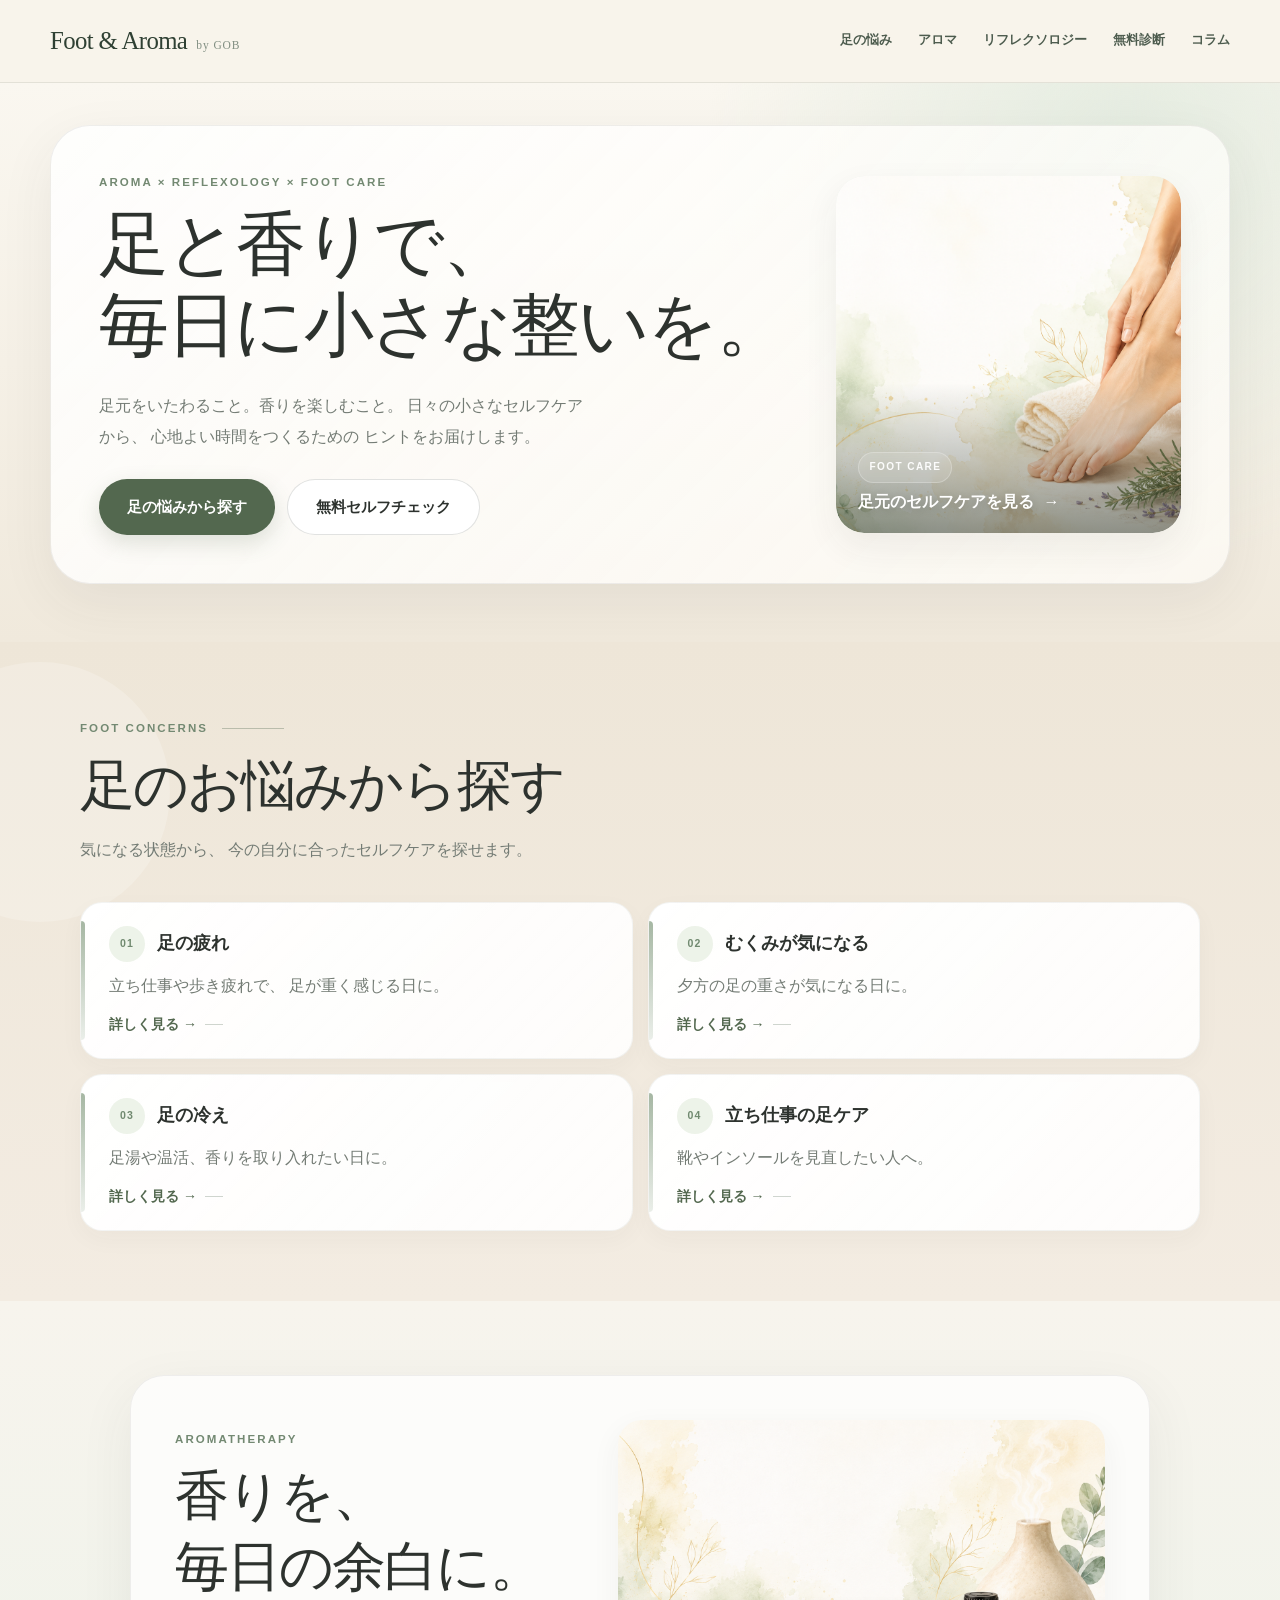
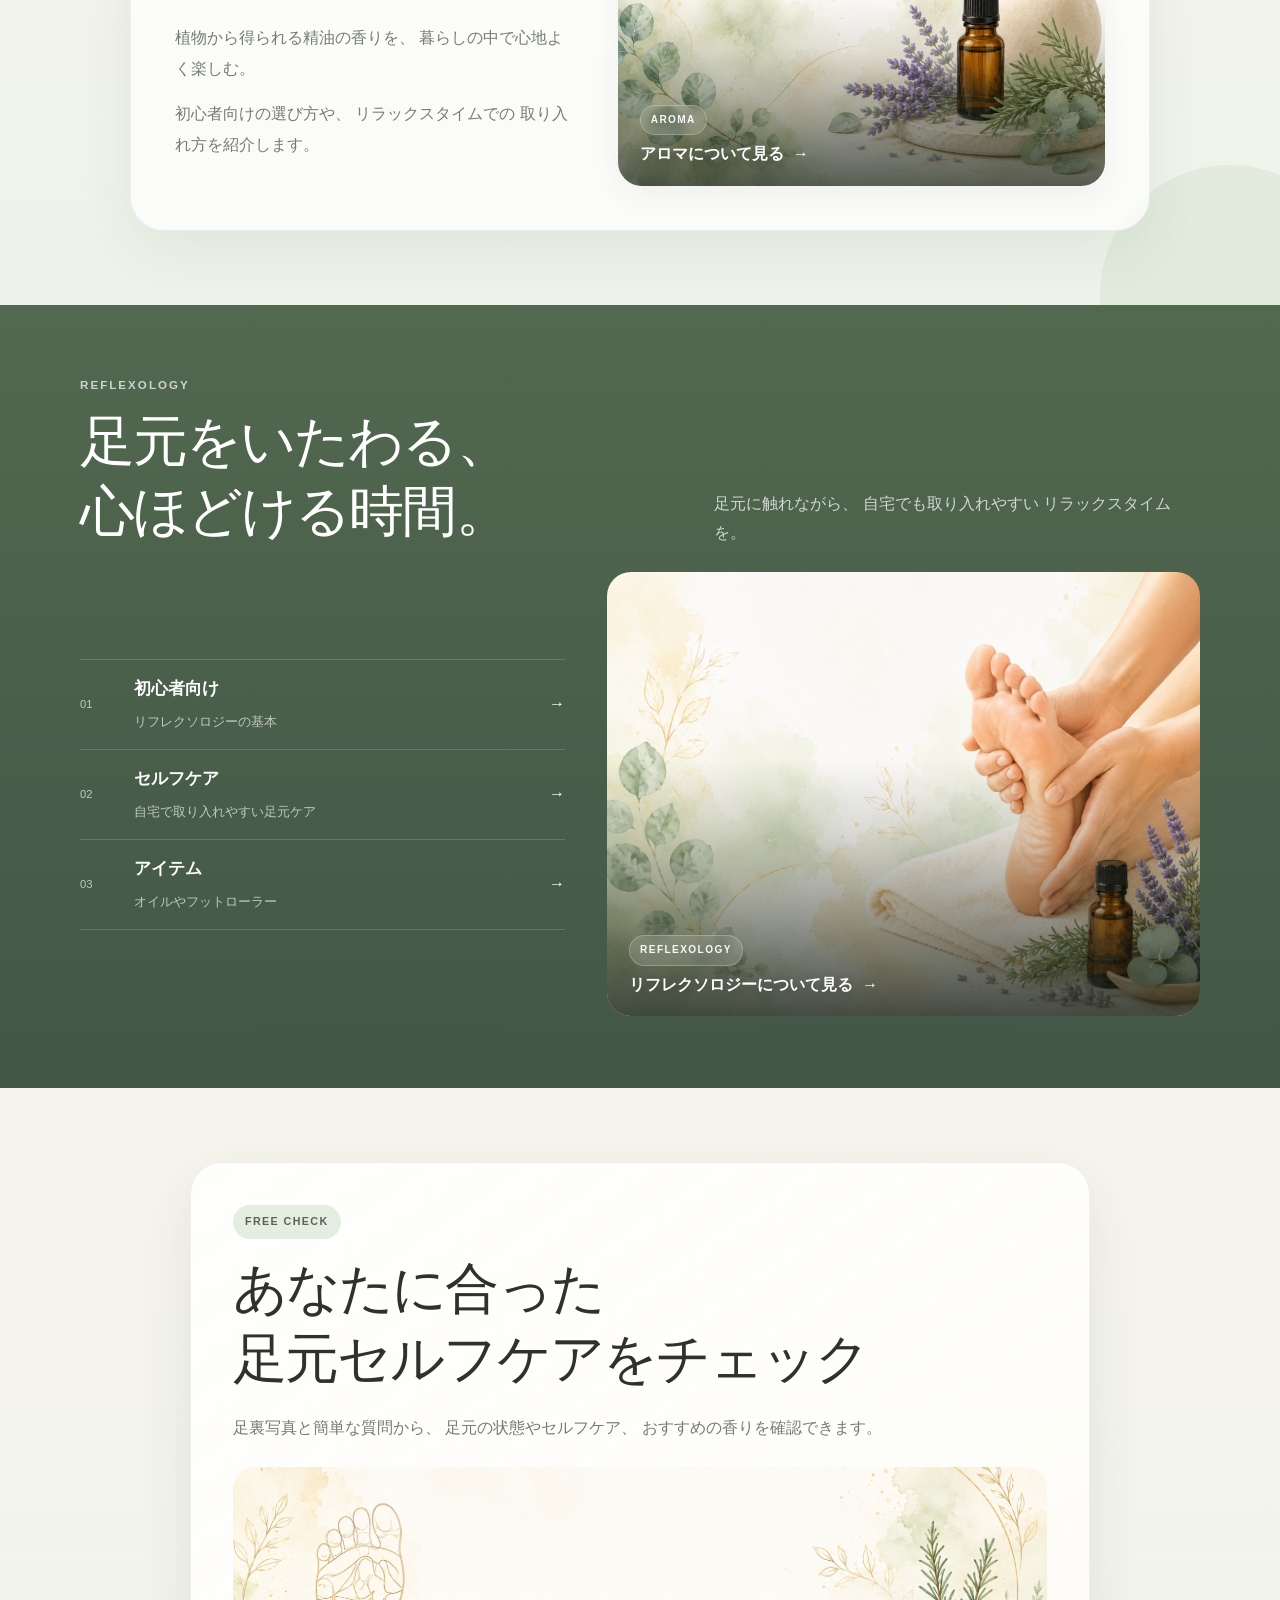
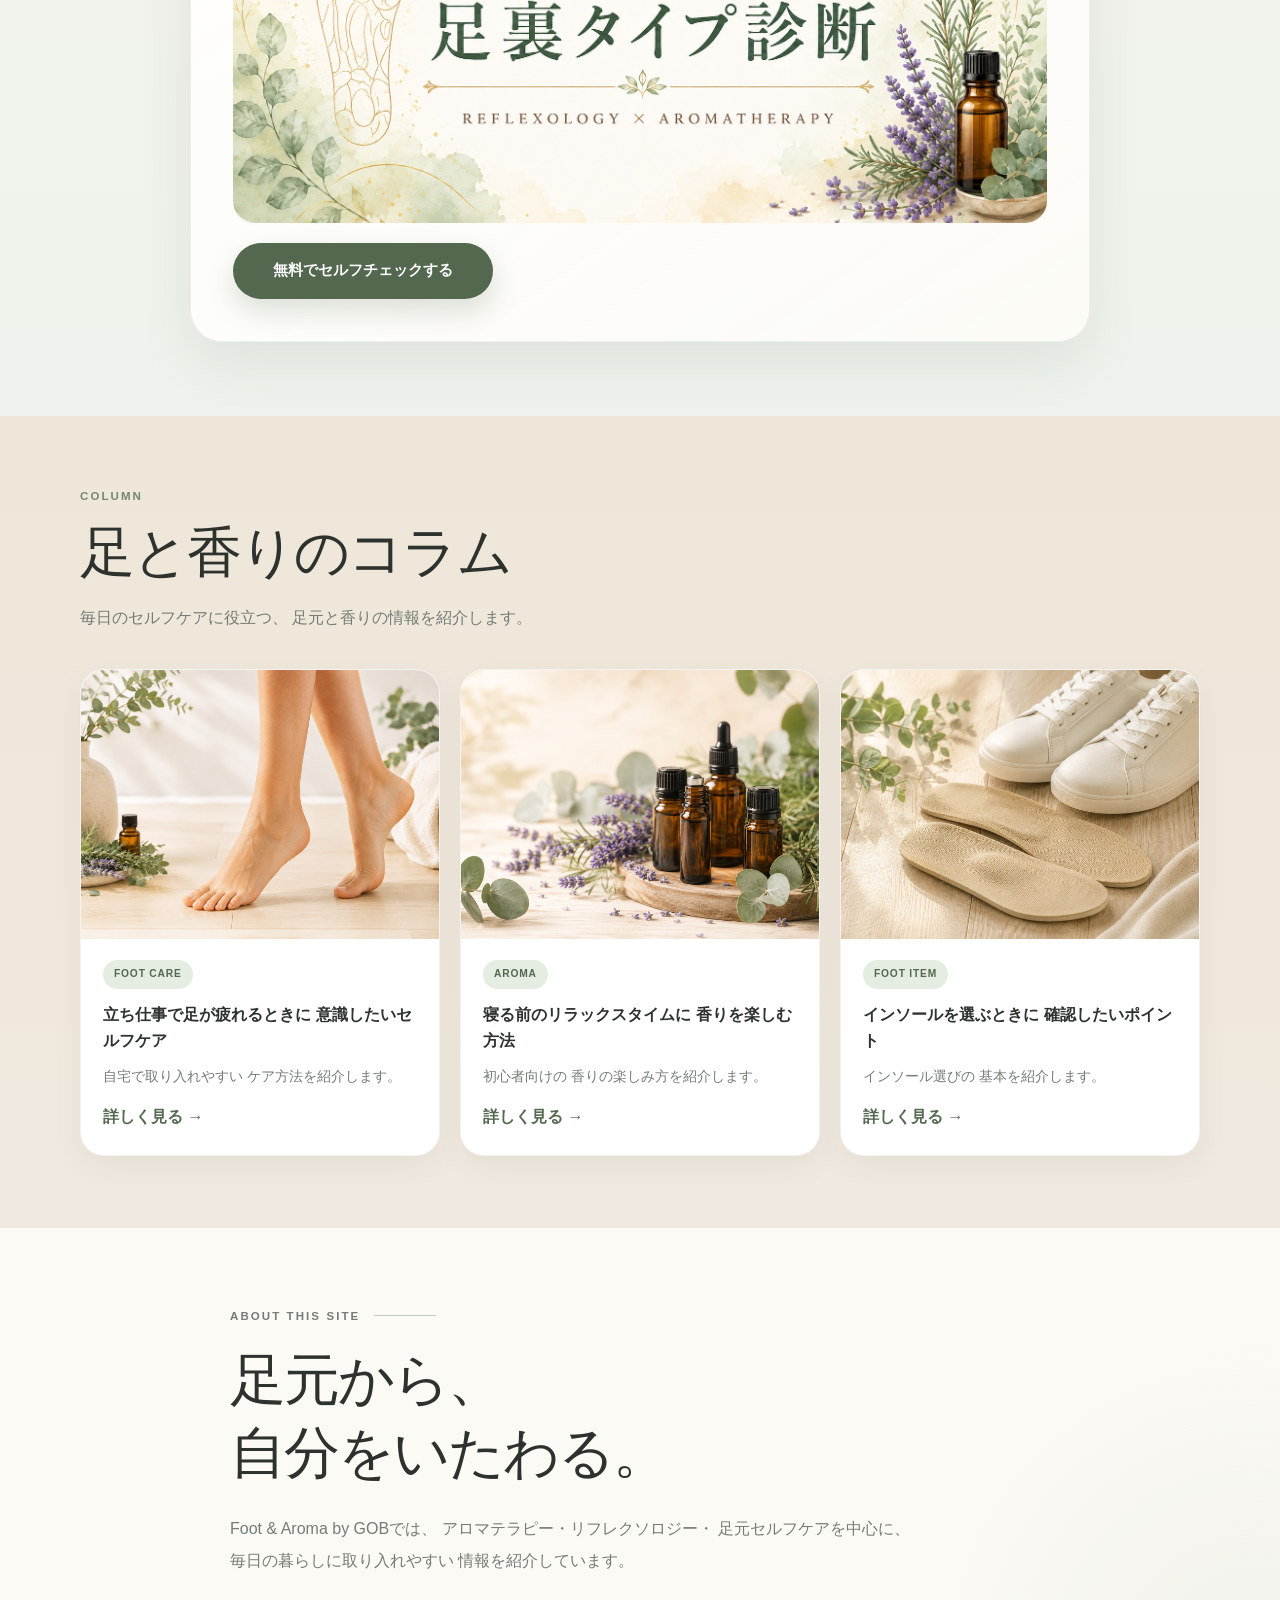
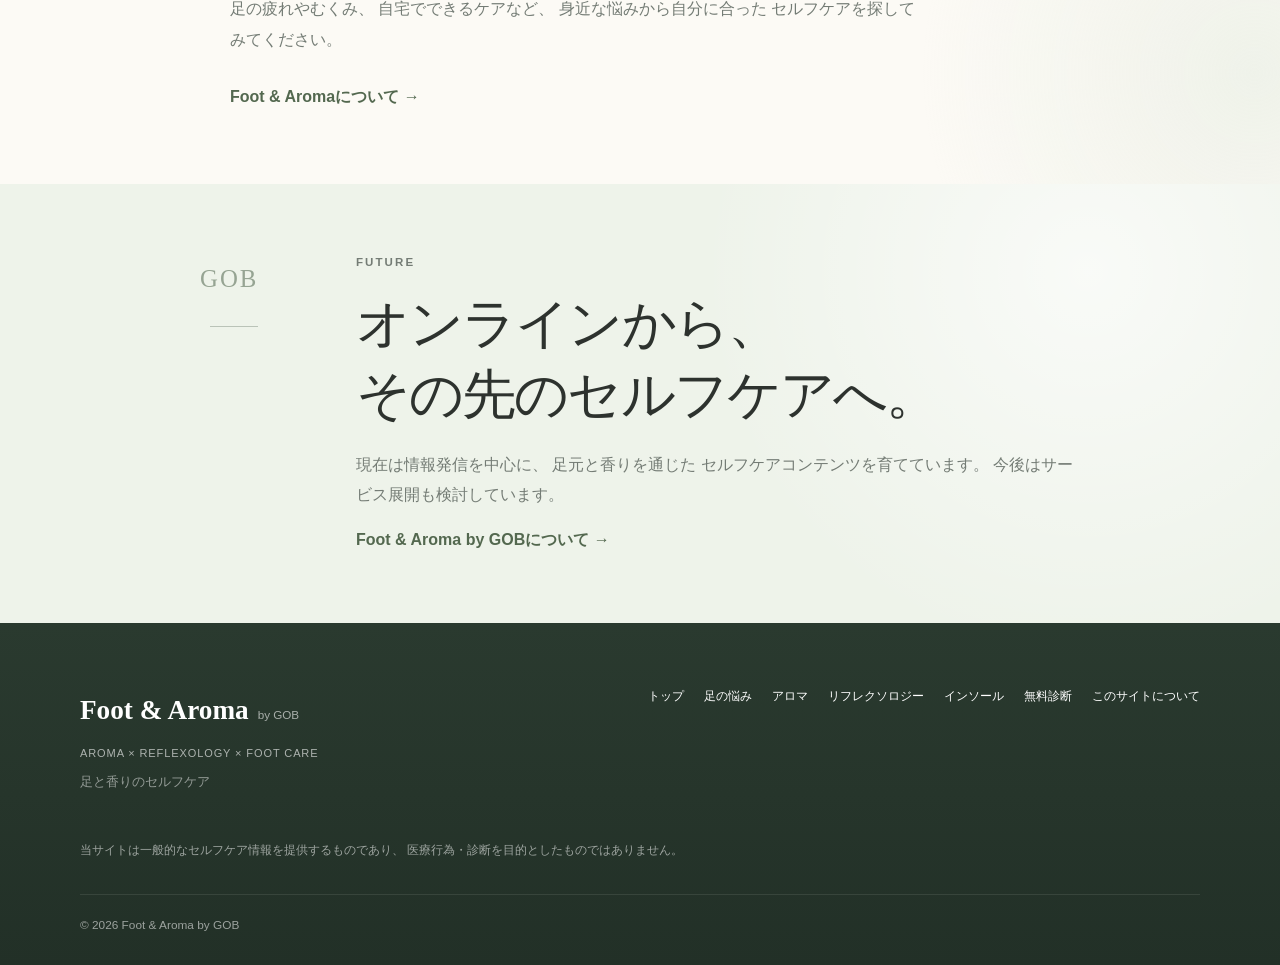
==== commit 402ab18c: "Update index.html" ====
--- a/index.html
+++ b/index.html
@@ -90,7 +90,6 @@
 
 </head>
 
-
 <body>
 
 
@@ -124,6 +123,7 @@
         type="button"
         aria-label="メニューを開く"
         aria-expanded="false"
+        aria-controls="global-nav"
       >
         <span></span>
         <span></span>
@@ -132,6 +132,7 @@
 
 
       <nav
+        id="global-nav"
         class="global-nav"
         aria-label="メインナビゲーション"
       >
@@ -183,6 +184,7 @@
 
 
           <h1>
+
             <span class="hero-title-line">
               足と香りで、
             </span>
@@ -190,6 +192,7 @@
             <span class="hero-title-line">
               毎日に小さな整いを。
             </span>
+
           </h1>
 
 
@@ -245,7 +248,9 @@
 
               <span class="image-cta-title">
                 足元のセルフケアを見る
-                <span class="image-cta-arrow">→</span>
+                <span class="image-cta-arrow">
+                  →
+                </span>
               </span>
 
             </span>
@@ -300,15 +305,24 @@
           >
 
             <div class="concern-card-top">
-              <span>01</span>
-              <h3>足の疲れ</h3>
+
+              <span>
+                01
+              </span>
+
+              <h3>
+                足の疲れ
+              </h3>
+
             </div>
+
 
             <p>
               立ち仕事や歩き疲れで、
               足が重く感じる日に。
             </p>
 
+
             <strong>
               詳しく見る →
             </strong>
@@ -323,13 +337,22 @@
           >
 
             <div class="concern-card-top">
-              <span>02</span>
-              <h3>むくみが気になる</h3>
+
+              <span>
+                02
+              </span>
+
+              <h3>
+                むくみが気になる
+              </h3>
+
             </div>
+
 
             <p>
               夕方の足の重さが気になる日に。
             </p>
+
 
             <strong>
               詳しく見る →
@@ -345,13 +368,22 @@
           >
 
             <div class="concern-card-top">
-              <span>03</span>
-              <h3>足の冷え</h3>
+
+              <span>
+                03
+              </span>
+
+              <h3>
+                足の冷え
+              </h3>
+
             </div>
+
 
             <p>
               足湯や温活、香りを取り入れたい日に。
             </p>
+
 
             <strong>
               詳しく見る →
@@ -367,13 +399,22 @@
           >
 
             <div class="concern-card-top">
-              <span>04</span>
-              <h3>立ち仕事の足ケア</h3>
+
+              <span>
+                04
+              </span>
+
+              <h3>
+                立ち仕事の足ケア
+              </h3>
+
             </div>
+
 
             <p>
               靴やインソールを見直したい人へ。
             </p>
+
 
             <strong>
               詳しく見る →
@@ -450,7 +491,11 @@
 
             <span class="image-cta-title">
               アロマについて見る
-              <span class="image-cta-arrow">→</span>
+
+              <span class="image-cta-arrow">
+                →
+              </span>
+
             </span>
 
           </span>
@@ -511,16 +556,25 @@
               class="reflexology-row"
             >
 
-              <span>01</span>
+              <span>
+                01
+              </span>
 
               <div>
-                <strong>初心者向け</strong>
+
+                <strong>
+                  初心者向け
+                </strong>
+
                 <small>
                   リフレクソロジーの基本
                 </small>
+
               </div>
 
-              <b>→</b>
+              <b>
+                →
+              </b>
 
             </a>
 
@@ -531,16 +585,25 @@
               class="reflexology-row"
             >
 
-              <span>02</span>
+              <span>
+                02
+              </span>
 
               <div>
-                <strong>セルフケア</strong>
+
+                <strong>
+                  セルフケア
+                </strong>
+
                 <small>
                   自宅で取り入れやすい足元ケア
                 </small>
+
               </div>
 
-              <b>→</b>
+              <b>
+                →
+              </b>
 
             </a>
 
@@ -551,16 +614,25 @@
               class="reflexology-row"
             >
 
-              <span>03</span>
+              <span>
+                03
+              </span>
 
               <div>
-                <strong>アイテム</strong>
+
+                <strong>
+                  アイテム
+                </strong>
+
                 <small>
                   オイルやフットローラー
                 </small>
+
               </div>
 
-              <b>→</b>
+              <b>
+                →
+              </b>
 
             </a>
 
@@ -588,8 +660,13 @@
               </span>
 
               <span class="image-cta-title">
+
                 リフレクソロジーについて見る
-                <span class="image-cta-arrow">→</span>
+
+                <span class="image-cta-arrow">
+                  →
+                </span>
+
               </span>
 
             </span>
--- a/style.css
+++ b/style.css
@@ -1977,3 +1977,34 @@
     line-height: 1.8;
   }
 }
+.section-future {
+  background:
+    radial-gradient(
+      circle at 85% 20%,
+      rgba(255,255,255,0.65),
+      transparent 34%
+    ),
+    #eef3ea;
+}
+@media screen and (max-width: 768px) {
+  .site-header {
+    position: sticky;
+    top: 0;
+    z-index: 9999;
+
+    background: rgba(251, 248, 241, 0.94);
+    backdrop-filter: blur(10px);
+    -webkit-backdrop-filter: blur(10px);
+  }
+}
+@media screen and (max-width: 768px) {
+  .global-nav a {
+    color: #2f3d31;
+    padding: 18px 0;
+    border-bottom: 1px solid rgba(83, 106, 82, 0.14);
+  }
+
+  .global-nav a:last-child {
+    border-bottom: none;
+  }
+}
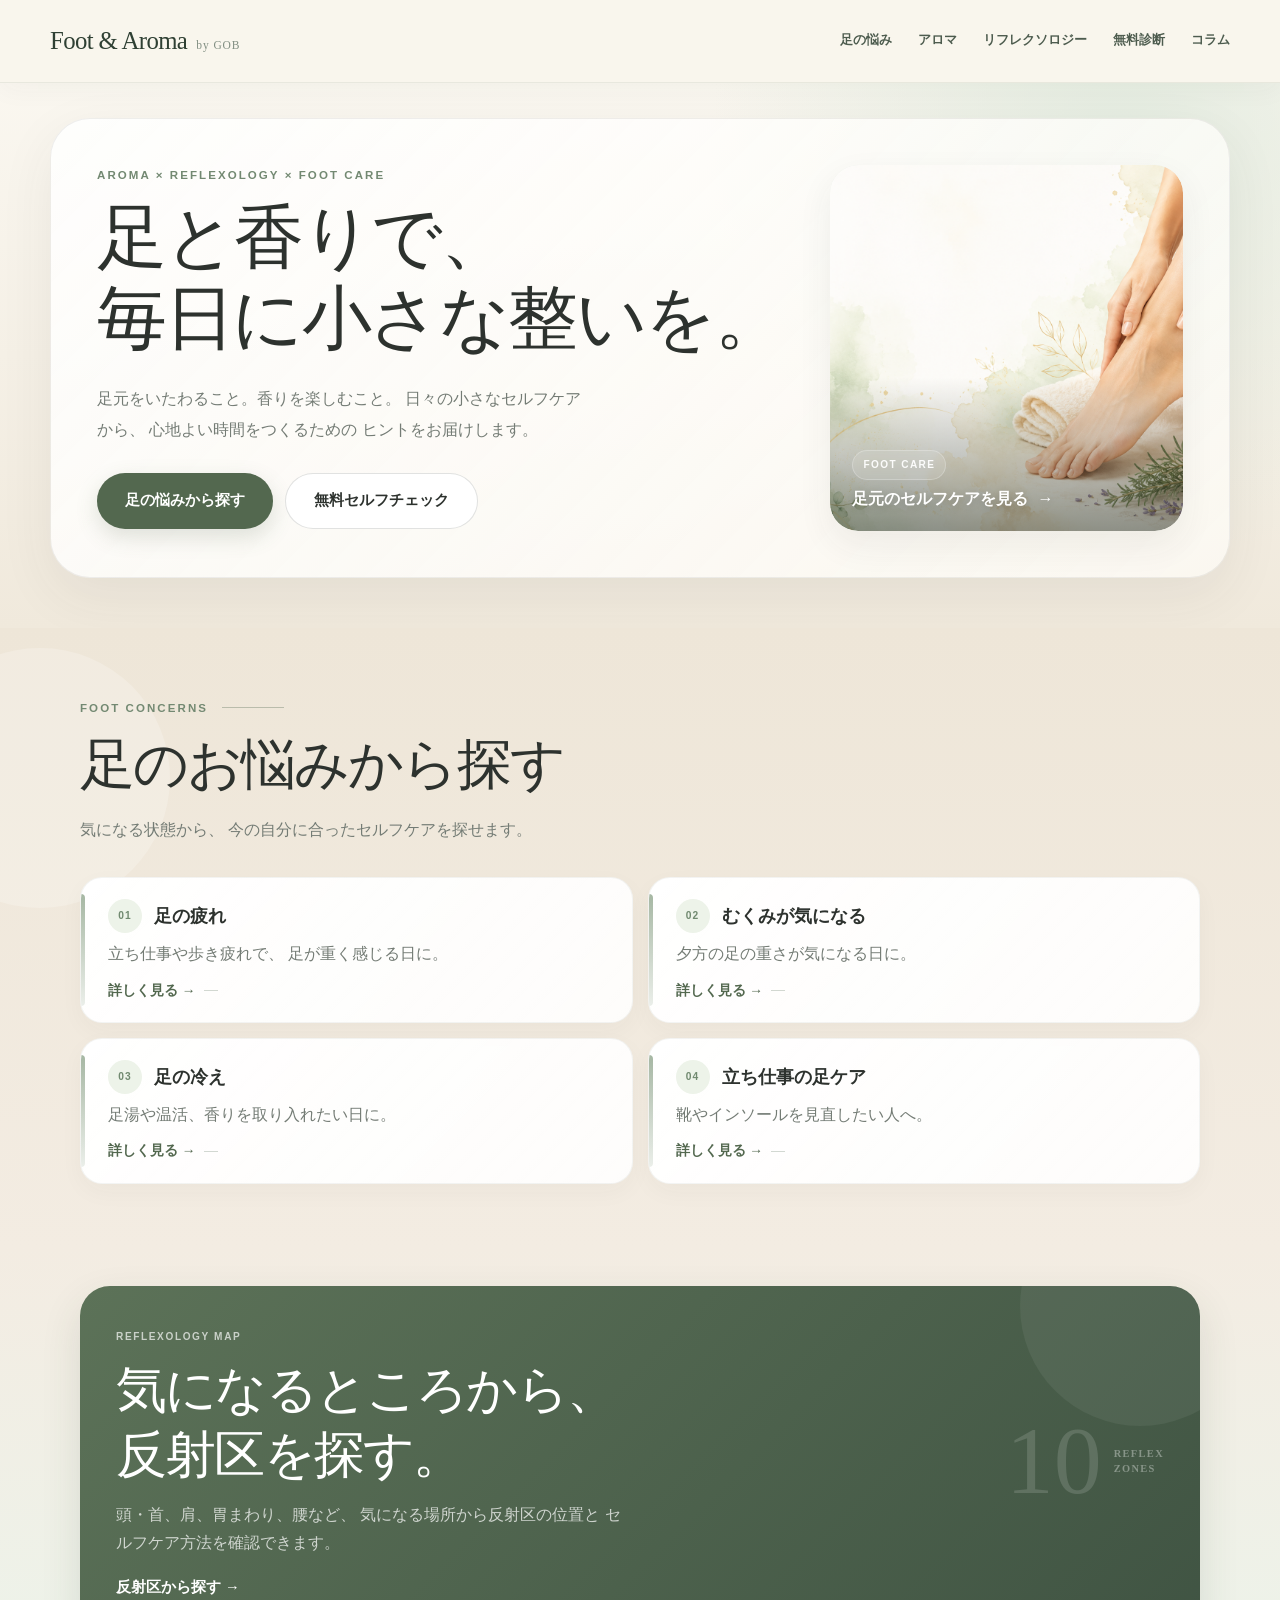
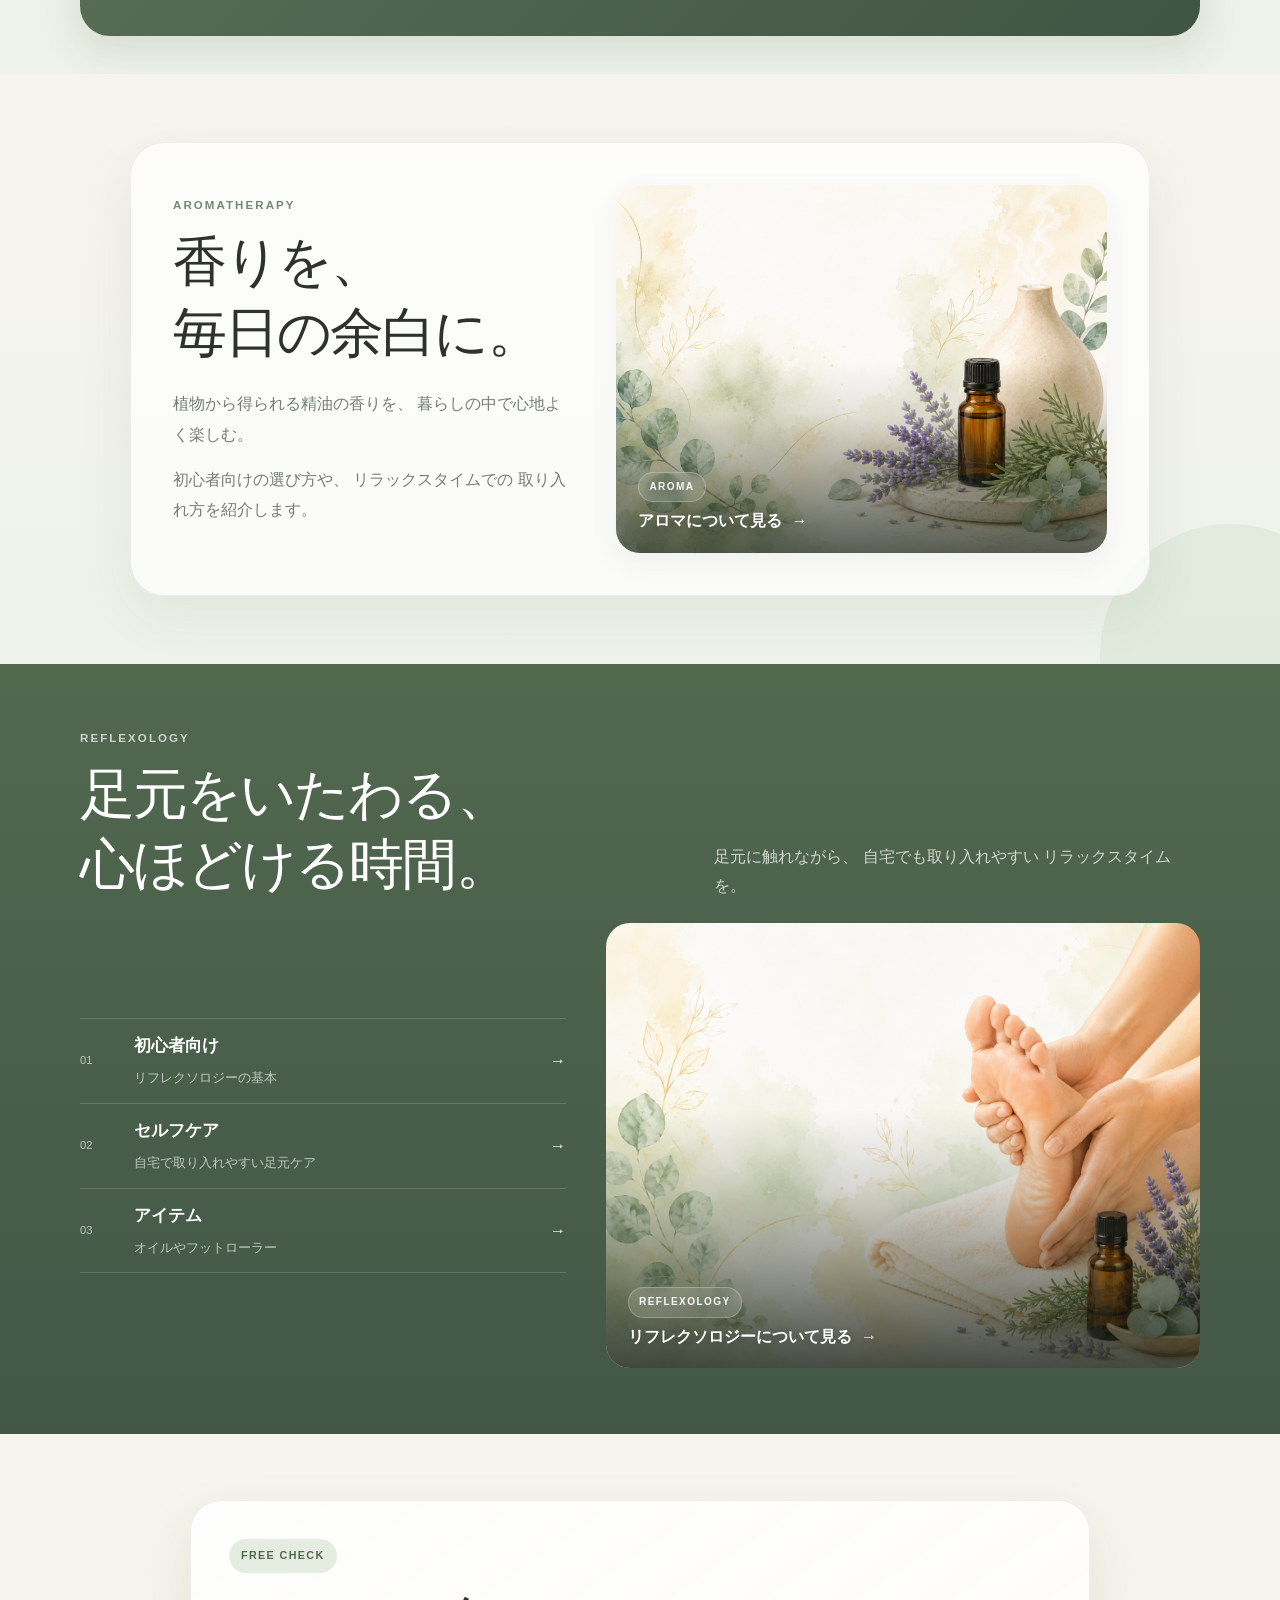
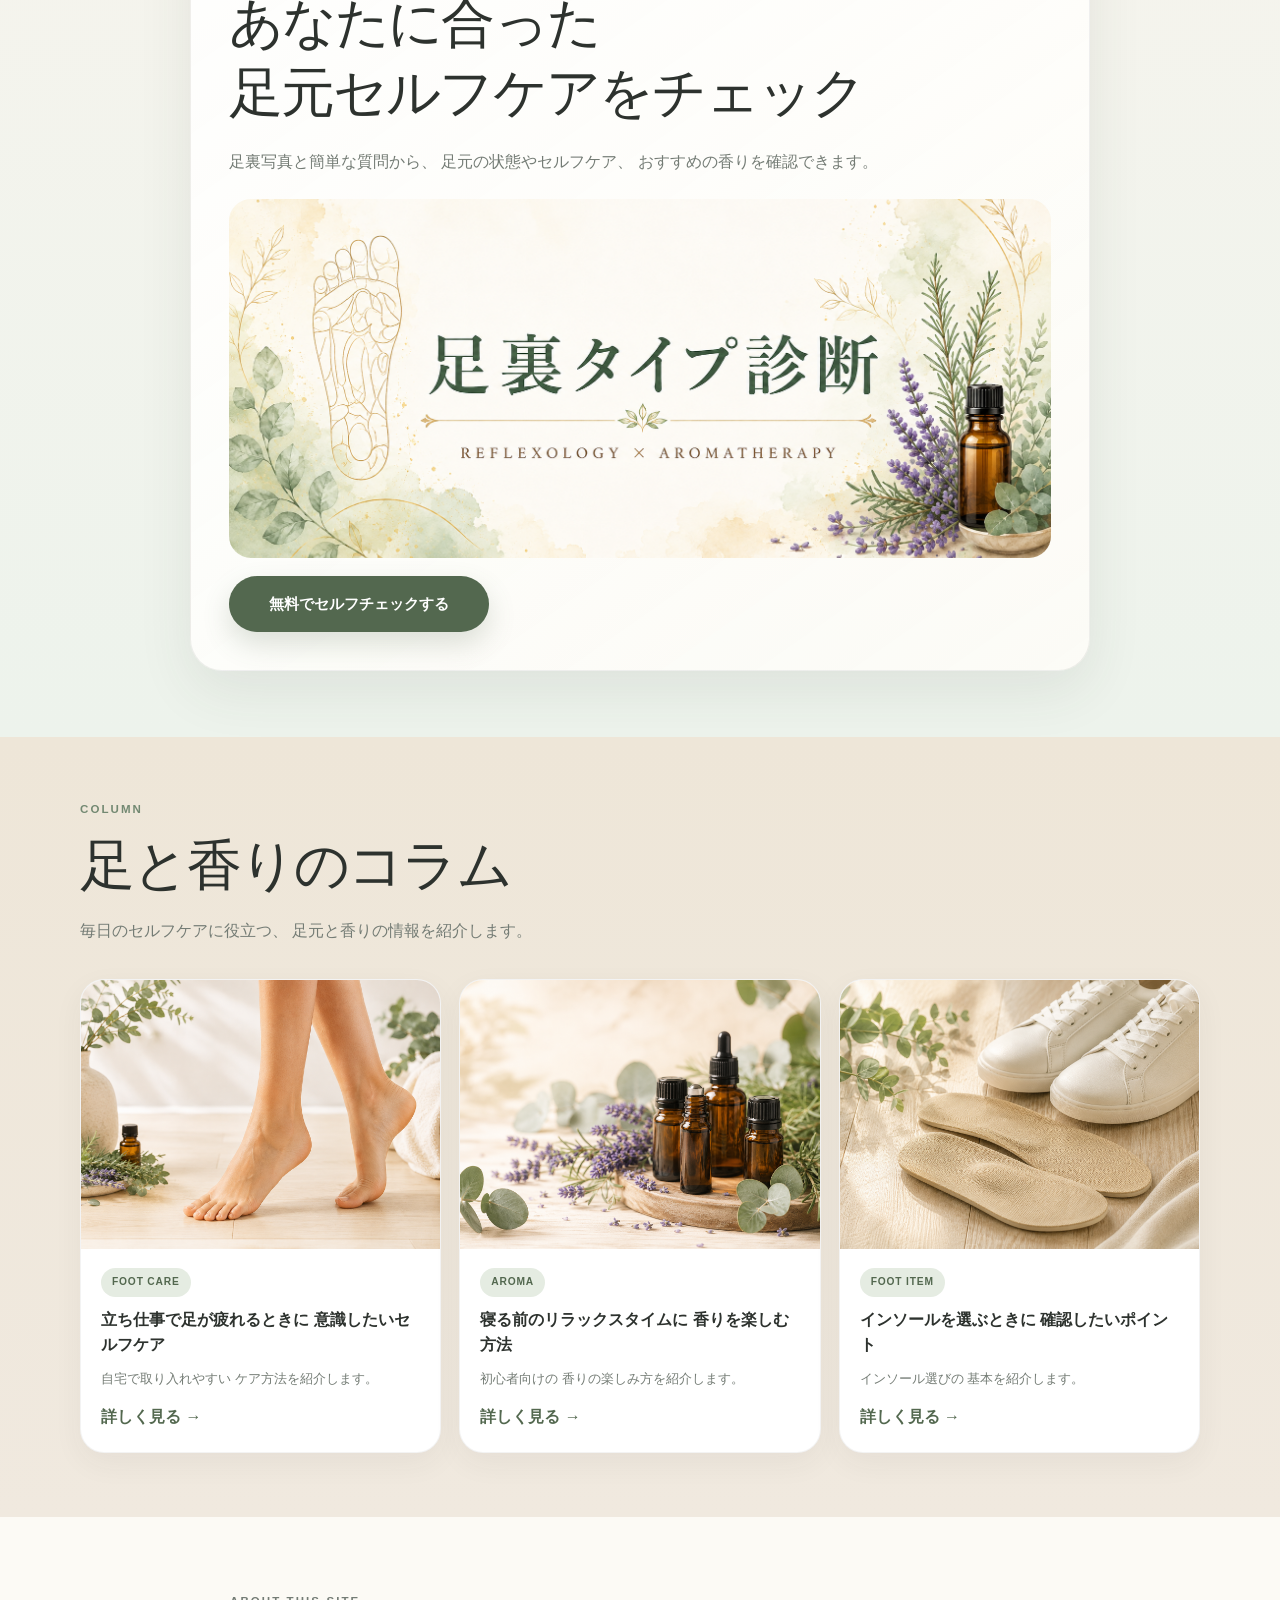
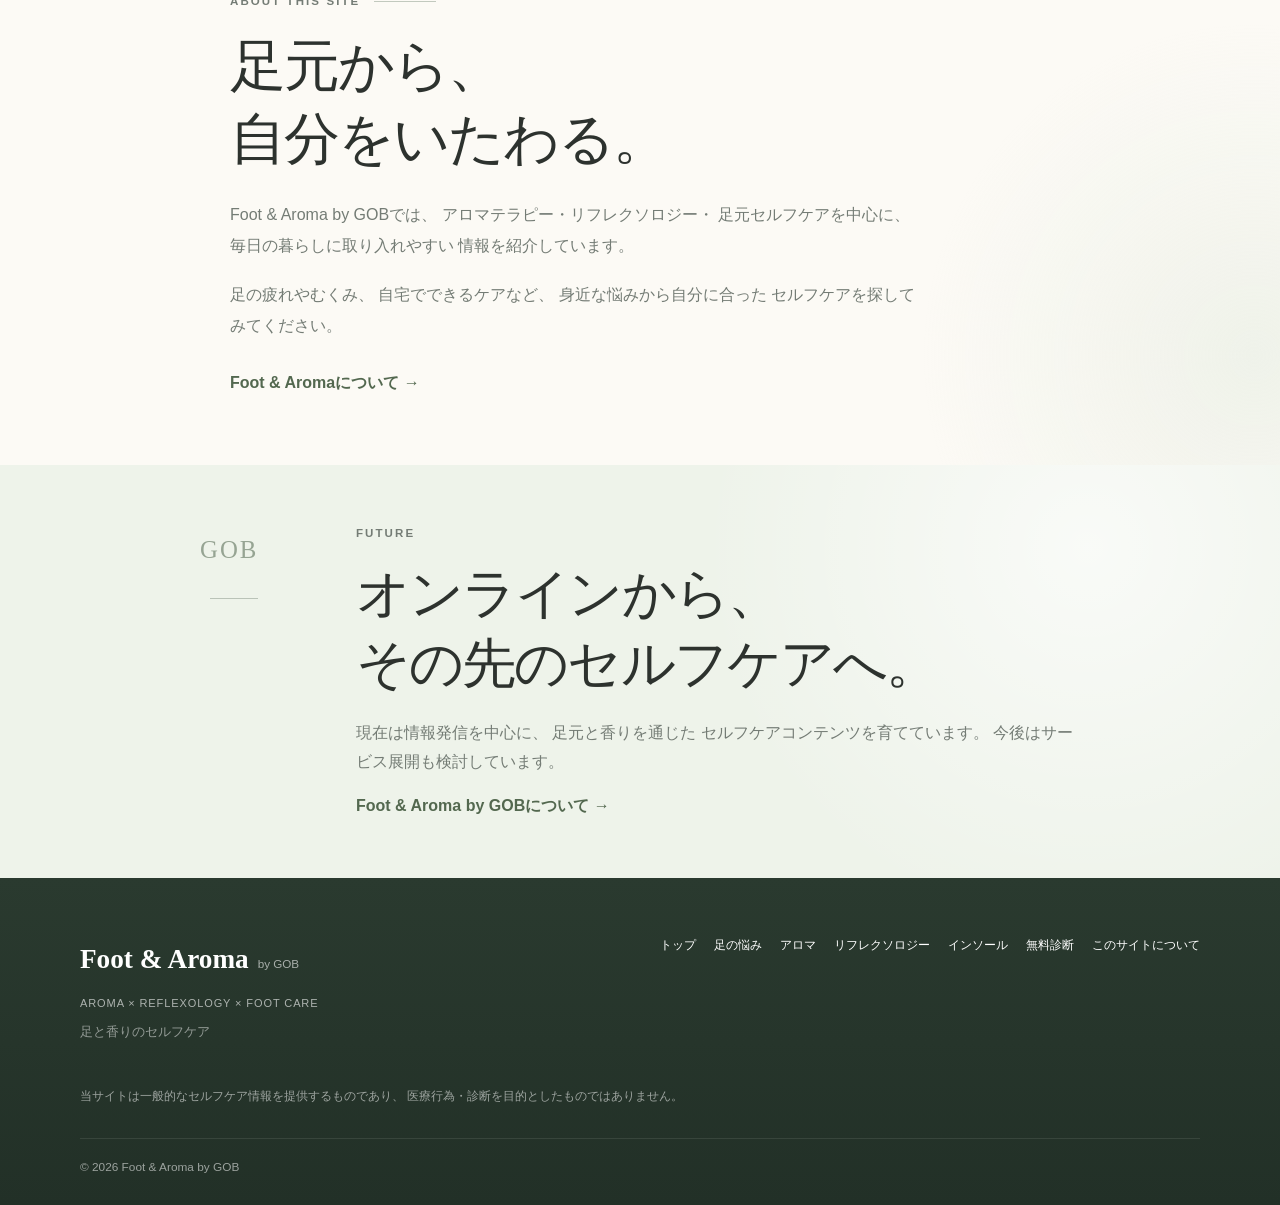
==== commit 098d053f: "Update index.html" ====
--- a/index.html
+++ b/index.html
@@ -432,6 +432,65 @@
 
 
     <!-- =========================================
+         REFLEX ZONE CTA
+    ========================================== -->
+
+    <section class="reflex-zone-cta-section">
+
+      <div class="container">
+
+        <a
+          href="reflexology.html#reflex-zones"
+          class="reflex-zone-cta"
+          aria-label="反射区から探す"
+        >
+
+          <div class="reflex-zone-cta-copy">
+
+            <span class="reflex-zone-cta-label">
+              REFLEXOLOGY MAP
+            </span>
+
+            <h2>
+              気になるところから、<br>
+              反射区を探す。
+            </h2>
+
+            <p>
+              頭・首、肩、胃まわり、腰など、
+              気になる場所から反射区の位置と
+              セルフケア方法を確認できます。
+            </p>
+
+            <strong>
+              反射区から探す →
+            </strong>
+
+          </div>
+
+
+          <div
+            class="reflex-zone-cta-mark"
+            aria-hidden="true"
+          >
+            10
+
+            <small>
+              REFLEX<br>
+              ZONES
+            </small>
+
+          </div>
+
+        </a>
+
+      </div>
+
+    </section>
+
+
+
+    <!-- =========================================
          AROMA
     ========================================== -->
 
--- a/style.css
+++ b/style.css
@@ -1,6 +1,6 @@
 /* =========================================================
    Foot & Aroma by GOB
-   PREMIUM BRAND STYLE - CLEAN FINAL
+   PREMIUM BRAND STYLE - FINAL
 ========================================================= */
 
 :root {
@@ -31,6 +31,8 @@
     0 10px 30px rgba(53, 62, 55, 0.055);
 
   --container: 1120px;
+
+  --header-height: 82px;
 }
 
 
@@ -44,10 +46,14 @@
 
 html {
   scroll-behavior: smooth;
+  scroll-padding-top: 100px;
 }
 
 body {
   margin: 0;
+
+  padding-top: var(--header-height);
+
   color: var(--text);
   background: var(--bg);
 
@@ -109,7 +115,7 @@
 ========================================================= */
 
 .section {
-  padding: 82px 0;
+  padding: 74px 0;
 }
 
 .eyebrow {
@@ -130,7 +136,7 @@
 
 .section-heading {
   max-width: 720px;
-  margin-bottom: 36px;
+  margin-bottom: 32px;
 }
 
 .section-heading h2 {
@@ -302,6 +308,7 @@
   border: 1px solid rgba(255,255,255,.24);
 
   backdrop-filter: blur(5px);
+  -webkit-backdrop-filter: blur(5px);
 
   font-size: .63rem;
   font-weight: 800;
@@ -357,20 +364,34 @@
 ========================================================= */
 
 .site-header {
-  position: sticky;
+  position: fixed;
+
   top: 0;
-  z-index: 1000;
-
-  background: rgba(248,244,235,.95);
+  left: 0;
+  right: 0;
+
+  width: 100%;
+
+  z-index: 9999;
+
+  background: rgba(249,246,238,.95);
+
   backdrop-filter: blur(16px);
-
-  border-bottom: 1px solid var(--line);
+  -webkit-backdrop-filter: blur(16px);
+
+  border-bottom:
+    1px solid rgba(83,106,82,.10);
+
+  box-shadow:
+    0 8px 24px rgba(47,64,51,.035);
 }
 
 .header-inner {
+  position: relative;
+
   width: min(1180px, calc(100% - 42px));
 
-  min-height: 82px;
+  min-height: var(--header-height);
 
   margin-inline: auto;
 
@@ -428,6 +449,7 @@
 
 .global-nav a {
   position: relative;
+
   padding: 10px 0;
 }
 
@@ -484,7 +506,7 @@
 .hero {
   position: relative;
 
-  padding: 42px 0 58px;
+  padding: 36px 0 50px;
 
   overflow: hidden;
 
@@ -509,12 +531,12 @@
 
   margin-inline: auto;
 
-  padding: 48px;
+  padding: 46px;
 
   display: grid;
   grid-template-columns: .94fr 1.06fr;
 
-  gap: 52px;
+  gap: 48px;
 
   align-items: center;
 
@@ -588,7 +610,7 @@
 .section-about {
   position: relative;
 
-  padding: 72px 0;
+  padding: 68px 0;
 
   overflow: hidden;
 
@@ -652,7 +674,7 @@
 .section-concerns {
   position: relative;
 
-  padding: 70px 0;
+  padding: 64px 0;
 
   overflow: hidden;
 
@@ -706,6 +728,7 @@
 
 .concern-grid {
   display: grid;
+
   grid-template-columns: repeat(2,1fr);
 
   gap: 15px;
@@ -716,7 +739,7 @@
 
   min-height: 0;
 
-  padding: 23px 24px 21px 28px;
+  padding: 21px 22px 19px 27px;
 
   display: flex;
   flex-direction: column;
@@ -730,7 +753,8 @@
       rgba(255,255,255,.87)
     );
 
-  border: 1px solid rgba(83,106,82,.07);
+  border:
+    1px solid rgba(83,106,82,.07);
 
   border-radius: 22px;
 
@@ -748,8 +772,8 @@
   position: absolute;
 
   left: 0;
-  top: 18px;
-  bottom: 18px;
+  top: 16px;
+  bottom: 16px;
 
   width: 4px;
 
@@ -776,7 +800,7 @@
 
   gap: 12px;
 
-  margin-bottom: 10px;
+  margin-bottom: 8px;
 }
 
 .concern-card-top span {
@@ -784,10 +808,10 @@
   align-items: center;
   justify-content: center;
 
-  width: 36px;
-  height: 36px;
-
-  flex: 0 0 36px;
+  width: 34px;
+  height: 34px;
+
+  flex: 0 0 34px;
 
   border-radius: 50%;
 
@@ -795,7 +819,7 @@
 
   background: #edf3e9;
 
-  font-size: .66rem;
+  font-size: .64rem;
   font-weight: 800;
 
   letter-spacing: .10em;
@@ -804,15 +828,15 @@
 .concern-card-top h3 {
   margin: 0;
 
-  font-size: 1.12rem;
+  font-size: 1.1rem;
 }
 
 .concern-card p {
-  margin-bottom: 12px;
+  margin-bottom: 10px;
 
   color: var(--text-soft);
 
-  line-height: 1.7;
+  line-height: 1.65;
 }
 
 .concern-card strong {
@@ -825,16 +849,175 @@
 
   color: var(--green);
 
-  font-size: .88rem;
+  font-size: .86rem;
 }
 
 .concern-card strong::after {
   content: "";
 
-  width: 18px;
+  width: 14px;
   height: 1px;
 
-  background: rgba(83,106,82,.28);
+  background:
+    rgba(83,106,82,.26);
+}
+
+
+/* =========================================================
+   TOP - REFLEX ZONE CTA
+========================================================= */
+
+.reflex-zone-cta-section {
+  padding: 38px 0;
+
+  background:
+    linear-gradient(
+      180deg,
+      #f3ece2 0%,
+      #edf3ea 100%
+    );
+}
+
+.reflex-zone-cta {
+  position: relative;
+
+  min-height: 230px;
+
+  padding: 34px 36px;
+
+  display: flex;
+  align-items: center;
+  justify-content: space-between;
+
+  gap: 30px;
+
+  overflow: hidden;
+
+  color: #fff;
+
+  background:
+    linear-gradient(
+      135deg,
+      #5c7258,
+      #405443
+    );
+
+  border-radius: 30px;
+
+  box-shadow:
+    0 16px 40px rgba(47,64,51,.12);
+
+  transition:
+    transform .2s ease,
+    box-shadow .2s ease;
+}
+
+.reflex-zone-cta::before {
+  content: "";
+
+  position: absolute;
+
+  width: 240px;
+  height: 240px;
+
+  right: -60px;
+  top: -100px;
+
+  border-radius: 50%;
+
+  background:
+    rgba(255,255,255,.06);
+
+  pointer-events: none;
+}
+
+.reflex-zone-cta:hover {
+  transform: translateY(-3px);
+
+  box-shadow:
+    0 20px 46px rgba(47,64,51,.16);
+}
+
+.reflex-zone-cta-copy {
+  position: relative;
+  z-index: 2;
+
+  max-width: 620px;
+}
+
+.reflex-zone-cta-label {
+  display: inline-block;
+
+  margin-bottom: 10px;
+
+  color:
+    rgba(255,255,255,.68);
+
+  font-size: .63rem;
+  font-weight: 800;
+
+  letter-spacing: .16em;
+}
+
+.reflex-zone-cta h2 {
+  margin-bottom: 13px;
+
+  color: #fff;
+
+  font-size:
+    clamp(2rem,4vw,3.3rem);
+
+  line-height: 1.28;
+}
+
+.reflex-zone-cta p {
+  max-width: 520px;
+
+  margin-bottom: 14px;
+
+  color:
+    rgba(255,255,255,.72);
+
+  line-height: 1.8;
+}
+
+.reflex-zone-cta strong {
+  color: #fff;
+
+  font-size: .92rem;
+}
+
+.reflex-zone-cta-mark {
+  position: relative;
+  z-index: 2;
+
+  display: flex;
+  align-items: center;
+
+  gap: 12px;
+
+  color:
+    rgba(255,255,255,.14);
+
+  font-family:
+    Georgia,
+    serif;
+
+  font-size: 6rem;
+
+  line-height: 1;
+}
+
+.reflex-zone-cta-mark small {
+  color:
+    rgba(255,255,255,.36);
+
+  font-size: .65rem;
+  font-weight: 700;
+
+  line-height: 1.45;
+
+  letter-spacing: .13em;
 }
 
 
@@ -845,7 +1028,7 @@
 .section-aroma {
   position: relative;
 
-  padding: 74px 0;
+  padding: 68px 0;
 
   overflow: hidden;
 
@@ -880,12 +1063,12 @@
 
   max-width: 1020px;
 
-  padding: 44px;
+  padding: 42px;
 
   display: grid;
   grid-template-columns: .9fr 1.1fr;
 
-  gap: 44px;
+  gap: 42px;
 
   align-items: center;
 
@@ -897,13 +1080,16 @@
 
   border-radius: 34px;
 
-  box-shadow: var(--shadow-soft);
+  box-shadow:
+    var(--shadow-soft);
 }
 
 .aroma-copy h2 {
   margin-bottom: 21px;
 
-  font-size: clamp(2.4rem,4.25vw,3.9rem);
+  font-size:
+    clamp(2.4rem,4.25vw,3.9rem);
+
   line-height: 1.3;
 }
 
@@ -917,6 +1103,7 @@
 
 .aroma-image {
   overflow: hidden;
+
   border-radius: 24px;
 
   box-shadow:
@@ -934,7 +1121,7 @@
 ========================================================= */
 
 .section-reflexology {
-  padding: 72px 0;
+  padding: 66px 0;
 
   color: #fff;
 
@@ -948,35 +1135,40 @@
 
 .reflexology-heading {
   display: grid;
+
   grid-template-columns: 1fr .82fr;
 
   gap: 42px;
 
   align-items: end;
 
-  margin-bottom: 24px;
+  margin-bottom: 22px;
 }
 
 .reflexology-heading h2 {
   margin: 0;
 
-  font-size: clamp(2.4rem,4.3vw,3.95rem);
+  font-size:
+    clamp(2.4rem,4.3vw,3.95rem);
+
   line-height: 1.28;
 }
 
 .reflexology-heading > p {
   margin: 0;
 
-  color: rgba(255,255,255,.74);
+  color:
+    rgba(255,255,255,.74);
 
   line-height: 1.85;
 }
 
 .reflexology-layout {
   display: grid;
+
   grid-template-columns: .9fr 1.1fr;
 
-  gap: 42px;
+  gap: 40px;
 
   align-items: center;
 }
@@ -989,10 +1181,12 @@
 .reflexology-row {
   min-height: 0;
 
-  padding: 13px 0;
+  padding: 11px 0;
 
   display: grid;
-  grid-template-columns: 42px 1fr 24px;
+
+  grid-template-columns:
+    42px 1fr 24px;
 
   gap: 12px;
 
@@ -1003,35 +1197,42 @@
 }
 
 .reflexology-row > span {
-  color: rgba(255,255,255,.66);
+  color:
+    rgba(255,255,255,.66);
+
   font-size: .7rem;
 }
 
 .reflexology-row strong {
   display: block;
 
-  margin-bottom: 2px;
+  margin-bottom: 1px;
 
   font-size: 1.06rem;
 }
 
 .reflexology-row small {
-  color: rgba(255,255,255,.66);
-  line-height: 1.5;
+  color:
+    rgba(255,255,255,.66);
+
+  line-height: 1.45;
 }
 
 .reflexology-row b {
   font-weight: 400;
+
   text-align: right;
 }
 
 .reflexology-image {
   overflow: hidden;
+
   border-radius: 24px;
 }
 
 .reflexology-image img {
   aspect-ratio: 4 / 3;
+
   object-fit: cover;
 }
 
@@ -1041,7 +1242,7 @@
 ========================================================= */
 
 .section-diagnosis {
-  padding: 74px 0;
+  padding: 66px 0;
 
   background:
     linear-gradient(
@@ -1058,7 +1259,7 @@
 
   margin-inline: auto;
 
-  padding: 42px;
+  padding: 38px;
 
   background:
     linear-gradient(
@@ -1098,7 +1299,9 @@
 .diagnosis-copy h2 {
   margin-bottom: 18px;
 
-  font-size: clamp(2.3rem,4.2vw,3.75rem);
+  font-size:
+    clamp(2.3rem,4.2vw,3.75rem);
+
   line-height: 1.3;
 }
 
@@ -1111,7 +1314,7 @@
 }
 
 .diagnosis-image {
-  margin-top: 24px;
+  margin-top: 22px;
 
   overflow: hidden;
 
@@ -1125,7 +1328,7 @@
 }
 
 .diagnosis-button {
-  margin-top: 20px;
+  margin-top: 18px;
 
   min-width: 260px;
 
@@ -1139,7 +1342,7 @@
 ========================================================= */
 
 .section-column {
-  padding: 72px 0;
+  padding: 64px 0;
 
   background:
     linear-gradient(
@@ -1151,9 +1354,11 @@
 
 .column-grid {
   display: grid;
-  grid-template-columns: repeat(3,1fr);
-
-  gap: 20px;
+
+  grid-template-columns:
+    repeat(3,1fr);
+
+  gap: 18px;
 }
 
 .column-card {
@@ -1169,7 +1374,8 @@
 
   border-radius: 24px;
 
-  box-shadow: var(--shadow-card);
+  box-shadow:
+    var(--shadow-card);
 }
 
 .column-image {
@@ -1178,11 +1384,12 @@
 
 .column-image img {
   aspect-ratio: 4 / 3;
+
   object-fit: cover;
 }
 
 .column-body {
-  padding: 21px 22px 23px;
+  padding: 19px 20px 21px;
 
   display: flex;
   flex: 1;
@@ -1192,12 +1399,14 @@
 .column-tag {
   align-self: flex-start;
 
-  margin-bottom: 12px;
+  margin-bottom: 10px;
 
   padding: 5px 11px;
 
   color: var(--green);
-  background: var(--sage-100);
+
+  background:
+    var(--sage-100);
 
   border-radius: 999px;
 
@@ -1208,19 +1417,21 @@
 }
 
 .column-body h3 {
+  margin-bottom: 10px;
+
+  font-size: 1.02rem;
+
+  line-height: 1.55;
+}
+
+.column-body p {
   margin-bottom: 12px;
 
-  font-size: 1.03rem;
-  line-height: 1.58;
-}
-
-.column-body p {
-  margin-bottom: 14px;
-
   color: var(--text-soft);
 
-  font-size: .86rem;
-  line-height: 1.7;
+  font-size: .84rem;
+
+  line-height: 1.65;
 }
 
 .column-body .text-link {
@@ -1233,15 +1444,22 @@
 ========================================================= */
 
 .section-future {
-  padding: 68px 0;
-
-  background: #fcfaf5;
+  padding: 58px 0;
+
+  background:
+    radial-gradient(
+      circle at 85% 20%,
+      rgba(255,255,255,.65),
+      transparent 34%
+    ),
+    #eef3ea;
 }
 
 .future-layout {
   display: grid;
 
-  grid-template-columns: 120px 1fr;
+  grid-template-columns:
+    120px 1fr;
 
   gap: 36px;
 
@@ -1279,14 +1497,16 @@
 }
 
 .future-copy h2 {
-  margin-bottom: 20px;
-
-  font-size: clamp(2.35rem,4.2vw,3.8rem);
+  margin-bottom: 18px;
+
+  font-size:
+    clamp(2.35rem,4.2vw,3.8rem);
+
   line-height: 1.31;
 }
 
 .future-copy > p {
-  margin-bottom: 16px;
+  margin-bottom: 14px;
 
   color: var(--text-soft);
 
@@ -1299,7 +1519,7 @@
 ========================================================= */
 
 .site-footer {
-  padding: 62px 0 28px;
+  padding: 56px 0 26px;
 
   color: #fff;
 
@@ -1314,13 +1534,15 @@
 .footer-inner {
   display: grid;
 
-  grid-template-columns: 1fr auto;
-
-  gap: 32px;
+  grid-template-columns:
+    1fr auto;
+
+  gap: 30px;
 }
 
 .footer-brand-line {
   display: flex;
+
   align-items: baseline;
 
   gap: 9px;
@@ -1336,28 +1558,33 @@
 }
 
 .footer-brand-line span {
-  color: rgba(255,255,255,.60);
+  color:
+    rgba(255,255,255,.60);
+
   font-size: .73rem;
 }
 
 .footer-brand p {
   margin: 8px 0 3px;
 
-  color: rgba(255,255,255,.62);
+  color:
+    rgba(255,255,255,.62);
 
   font-size: .69rem;
+
   letter-spacing: .08em;
 }
 
 .footer-brand small {
-  color: rgba(255,255,255,.50);
+  color:
+    rgba(255,255,255,.50);
 }
 
 .footer-nav {
   display: flex;
   flex-wrap: wrap;
 
-  gap: 12px 20px;
+  gap: 10px 18px;
 
   font-size: .78rem;
 }
@@ -1366,7 +1593,8 @@
 .copyright {
   grid-column: 1 / -1;
 
-  color: rgba(255,255,255,.55);
+  color:
+    rgba(255,255,255,.55);
 
   font-size: .74rem;
 }
@@ -1374,13 +1602,13 @@
 .footer-note {
   max-width: 680px;
 
-  margin: 12px 0 0;
+  margin: 10px 0 0;
 }
 
 .copyright {
   margin: 0;
 
-  padding-top: 20px;
+  padding-top: 18px;
 
   border-top:
     1px solid rgba(255,255,255,.09);
@@ -1388,34 +1616,59 @@
 
 
 /* =========================================================
-   TABLET
+   TABLET / MOBILE MENU
 ========================================================= */
 
-@media (max-width: 900px) {
+@media screen and (max-width: 900px) {
 
   .global-nav {
     display: none;
 
     position: absolute;
 
-    top: 76px;
-    left: 18px;
-    right: 18px;
-
-    padding: 12px 18px;
+    top:
+      calc(var(--header-height) - 1px);
+
+    left: 0;
+    right: 0;
+
+    width: 100%;
+
+    padding:
+      8px 18px 10px;
 
     flex-direction: column;
     align-items: stretch;
 
     gap: 0;
 
-    background: #fffdf8;
-
-    border: 1px solid var(--line);
-
-    border-radius: 20px;
-
-    box-shadow: var(--shadow-soft);
+    color:
+      var(--green-deep);
+
+    background:
+      linear-gradient(
+        180deg,
+        rgba(250,248,241,.99),
+        rgba(242,246,240,.99)
+      );
+
+    border:
+      1px solid rgba(83,106,82,.13);
+
+    border-top: 0;
+
+    border-radius:
+      0 0 24px 24px;
+
+    box-shadow:
+      0 24px 50px
+      rgba(47,64,51,.13);
+
+    backdrop-filter:
+      blur(16px);
+
+    -webkit-backdrop-filter:
+      blur(16px);
   }
 
   .global-nav.is-open {
@@ -1423,19 +1676,48 @@
   }
 
   .global-nav a {
-    padding: 14px 4px;
+    display: flex;
+
+    align-items: center;
+
+    justify-content:
+      space-between;
+
+    min-height: 56px;
+
+    padding: 0 4px;
+
+    color:
+      var(--green-deep);
 
     border-bottom:
-      1px solid var(--line);
+      1px solid
+      rgba(83,106,82,.12);
   }
 
   .global-nav a:last-child {
     border-bottom: 0;
   }
 
+  .global-nav a::after {
+    content: "→";
+
+    position: static;
+
+    width: auto;
+    height: auto;
+
+    background: transparent;
+
+    color: #7c907a;
+
+    font-size: .92rem;
+  }
+
   .menu-button {
     display: block;
   }
+
 
   .hero-shell,
   .aroma-layout,
@@ -1451,6 +1733,7 @@
   .column-grid {
     grid-template-columns: 1fr;
   }
+
 }
 
 
@@ -1460,149 +1743,227 @@
 
 @media screen and (max-width: 640px) {
 
-  html,
+  :root {
+    --header-height: 72px;
+  }
+
+
+  html {
+    scroll-padding-top: 84px;
+  }
+
+
   body {
     width: 100%;
     max-width: 100%;
 
+    padding-top:
+      var(--header-height);
+
     overflow-x: hidden;
   }
 
+
   .container {
-    width: calc(100% - 30px);
-  }
+    width:
+      calc(100% - 30px);
+  }
+
 
   .section {
-    padding: 50px 0;
-  }
+    padding: 46px 0;
+  }
+
 
   .eyebrow {
-    margin-bottom: 11px;
+    margin-bottom: 10px;
 
     font-size: 10px;
+
     letter-spacing: .15em;
   }
 
 
   /* HEADER */
 
+  .site-header {
+    min-height:
+      var(--header-height);
+
+    background:
+      rgba(249,246,238,.95);
+
+    box-shadow:
+      0 7px 20px
+      rgba(47,64,51,.04);
+  }
+
+
   .header-inner {
-    position: relative;
-
-    width: calc(100% - 30px);
-
-    min-height: 78px;
-  }
+    width:
+      calc(100% - 30px);
+
+    min-height:
+      var(--header-height);
+
+    padding-top: 8px;
+    padding-bottom: 8px;
+  }
+
 
   .text-logo {
     display: flex;
+
     align-items: baseline;
 
     gap: 7px;
 
     max-width: 75vw;
   }
+
 
   .text-logo-main {
     font-size: 20px;
   }
 
+
   .text-logo-sub {
     font-size: 9px;
   }
 
+
   .menu-button {
     display: block;
 
-    width: 44px;
-    height: 44px;
-
-    flex: 0 0 44px;
-  }
+    width: 40px;
+    height: 40px;
+
+    flex: 0 0 40px;
+
+    transform: none;
+  }
+
+
+  .menu-button span {
+    margin: 6px 0;
+  }
+
 
   .global-nav {
-    display: none;
-
-    top: 70px;
-    left: 0;
-    right: 0;
-
-    width: 100%;
-
-    writing-mode: horizontal-tb;
-  }
-
-  .global-nav.is-open {
+    left: -15px;
+    right: -15px;
+
+    width:
+      calc(100% + 30px);
+
+    padding:
+      6px 28px 10px;
+
+    border-left: 0;
+    border-right: 0;
+
+    border-radius:
+      0 0 26px 26px;
+  }
+
+
+  .global-nav a {
+    min-height: 52px;
+
+    padding: 0 2px;
+
+    font-size: 14px;
+  }
+
+
+  /* HERO */
+
+  .hero {
+    padding:
+      18px 0 30px;
+  }
+
+
+  .hero-shell {
+    width:
+      calc(100% - 28px);
+
+    margin: 0 auto;
+
+    padding:
+      24px 20px 16px;
+
     display: flex;
-  }
-
-
-  /* HERO */
-
-  .hero {
-    padding: 22px 0 38px;
-  }
-
-  .hero-shell {
-    width: calc(100% - 28px);
-
-    margin: 0 auto;
-
-    padding: 26px 20px 18px;
-
-    display: flex;
+
     flex-direction: column;
 
-    gap: 18px;
+    gap: 16px;
 
     border-radius: 27px;
   }
 
+
   .hero-copy h1 {
-    margin-bottom: 17px;
-
-    font-size: 32px;
+    margin-bottom: 16px;
+
+    font-size: 31px;
+
     line-height: 1.28;
   }
+
 
   .hero-title-line {
     display: block;
+
     white-space: nowrap;
   }
 
+
   .hero-description {
-    margin-bottom: 19px;
+    margin-bottom: 17px;
 
     font-size: 14px;
-    line-height: 1.82;
-  }
+
+    line-height: 1.78;
+  }
+
 
   .hero-actions {
     display: flex;
+
     flex-direction: column;
 
-    gap: 9px;
-  }
+    gap: 8px;
+  }
+
 
   .hero-actions .button {
     width: 100%;
-  }
+
+    min-height: 52px;
+  }
+
 
   .hero-visual {
     border-radius: 20px;
   }
 
+
   .hero-visual img {
-    aspect-ratio: 16 / 9.3;
-  }
+    aspect-ratio:
+      16 / 9.3;
+  }
+
 
   .image-cta-overlay {
     left: 16px;
     right: 16px;
-    bottom: 15px;
+
+    bottom: 14px;
 
     gap: 6px;
   }
+
 
   .image-cta-kicker {
     padding: 4px 8px;
@@ -1610,15 +1971,20 @@
     font-size: 9px;
   }
 
+
   .image-cta-title {
     font-size: 14px;
   }
 
-  .image-cta-hero .image-cta-kicker {
+
+  .image-cta-hero
+  .image-cta-kicker {
     display: none;
   }
 
-  .image-cta-hero .image-cta-title {
+
+  .image-cta-hero
+  .image-cta-title {
     font-size: 13px;
   }
 
@@ -1626,140 +1992,232 @@
   /* ABOUT */
 
   .section-about {
-    padding: 55px 0;
-  }
-
-  .about-content .eyebrow::after {
-    width: 54px;
-  }
+    padding: 48px 0;
+  }
+
+
+  .about-content
+  .eyebrow::after {
+    width: 52px;
+  }
+
 
   .about-content h2 {
-    margin-bottom: 18px;
+    margin-bottom: 17px;
 
     font-size: 30px;
-    line-height: 1.36;
-  }
+
+    line-height: 1.34;
+  }
+
 
   .about-content > p {
-    margin-bottom: 14px;
+    margin-bottom: 13px;
 
     font-size: 14px;
-    line-height: 1.86;
-  }
-
-  .about-content .text-link {
-    margin-top: 8px;
+
+    line-height: 1.82;
+  }
+
+
+  .about-content
+  .text-link {
+    margin-top: 7px;
   }
 
 
   /* FOOT CONCERNS */
 
   .section-concerns {
-    padding: 54px 0;
-  }
+    padding: 46px 0;
+  }
+
 
   .section-heading {
-    margin-bottom: 24px;
-  }
+    margin-bottom: 21px;
+  }
+
 
   .section-heading h2 {
-    margin-bottom: 12px;
+    margin-bottom: 11px;
 
     font-size: 29px;
-    line-height: 1.34;
-  }
-
-  .section-heading > p:last-child {
+
+    line-height: 1.32;
+  }
+
+
+  .section-heading
+  > p:last-child {
     font-size: 14px;
-    line-height: 1.82;
-  }
+
+    line-height: 1.78;
+  }
+
 
   .concern-grid {
-    gap: 13px;
-  }
+    gap: 10px;
+  }
+
 
   .concern-card {
-    padding: 18px 18px 17px 22px;
-
-    border-radius: 20px;
-  }
+    padding:
+      15px 16px 14px 20px;
+
+    border-radius: 19px;
+  }
+
 
   .concern-card::before {
-    top: 13px;
-    bottom: 13px;
+    top: 11px;
+    bottom: 11px;
 
     width: 3px;
   }
 
+
   .concern-card-top {
-    margin-bottom: 9px;
-
-    gap: 10px;
-  }
+    margin-bottom: 7px;
+
+    gap: 9px;
+  }
+
 
   .concern-card-top span {
-    width: 32px;
-    height: 32px;
-
-    flex-basis: 32px;
-
-    font-size: .62rem;
-  }
+    width: 30px;
+    height: 30px;
+
+    flex-basis: 30px;
+
+    font-size: .59rem;
+  }
+
 
   .concern-card-top h3 {
-    font-size: 17px;
-  }
+    font-size: 16px;
+  }
+
 
   .concern-card p {
-    margin-bottom: 10px;
+    margin-bottom: 8px;
 
     font-size: 13px;
-    line-height: 1.65;
-  }
+
+    line-height: 1.58;
+  }
+
 
   .concern-card strong {
     font-size: 13px;
   }
 
+
   .concern-card strong::after {
-    width: 14px;
+    width: 12px;
+  }
+
+
+  /* REFLEX ZONE CTA */
+
+  .reflex-zone-cta-section {
+    padding: 22px 0;
+  }
+
+
+  .reflex-zone-cta {
+    min-height: 0;
+
+    padding:
+      25px 22px;
+
+    border-radius: 24px;
+  }
+
+
+  .reflex-zone-cta h2 {
+    margin-bottom: 11px;
+
+    font-size: 27px;
+  }
+
+
+  .reflex-zone-cta p {
+    margin-bottom: 13px;
+
+    padding-right: 15px;
+
+    font-size: 13px;
+
+    line-height: 1.7;
+  }
+
+
+  .reflex-zone-cta strong {
+    font-size: 13px;
+  }
+
+
+  .reflex-zone-cta-mark {
+    position: absolute;
+
+    right: -4px;
+    bottom: -8px;
+
+    font-size: 5.5rem;
+
+    opacity: .65;
+  }
+
+
+  .reflex-zone-cta-mark small {
+    display: none;
   }
 
 
   /* AROMA */
 
   .section-aroma {
-    padding: 50px 0;
-  }
+    padding: 46px 0;
+  }
+
 
   .aroma-layout {
-    width: calc(100% - 30px);
+    width:
+      calc(100% - 30px);
 
     margin: 0 auto;
 
-    padding: 24px 20px 18px;
+    padding:
+      23px 20px 17px;
 
     display: flex;
+
     flex-direction: column;
 
-    gap: 18px;
+    gap: 16px;
 
     border-radius: 25px;
   }
 
+
   .aroma-copy h2 {
-    margin-bottom: 17px;
+    margin-bottom: 16px;
 
     font-size: 30px;
-    line-height: 1.34;
-  }
-
-  .aroma-copy > p:not(.eyebrow) {
-    margin-bottom: 13px;
+
+    line-height: 1.33;
+  }
+
+
+  .aroma-copy
+  > p:not(.eyebrow) {
+    margin-bottom: 12px;
 
     font-size: 14px;
-    line-height: 1.82;
-  }
+
+    line-height: 1.78;
+  }
+
 
   .aroma-image {
     border-radius: 20px;
@@ -1769,50 +2227,62 @@
   /* REFLEXOLOGY */
 
   .section-reflexology {
-    padding: 50px 0;
-  }
+    padding: 46px 0;
+  }
+
 
   .reflexology-heading {
     display: block;
 
-    margin-bottom: 18px;
-  }
+    margin-bottom: 16px;
+  }
+
 
   .reflexology-heading h2 {
-    margin-bottom: 13px;
+    margin-bottom: 12px;
 
     font-size: 30px;
-    line-height: 1.34;
-  }
+
+    line-height: 1.33;
+  }
+
 
   .reflexology-heading > p {
     font-size: 14px;
-    line-height: 1.8;
-  }
+
+    line-height: 1.75;
+  }
+
 
   .reflexology-layout {
     display: flex;
+
     flex-direction: column;
 
-    gap: 18px;
-  }
+    gap: 16px;
+  }
+
 
   .reflexology-row {
-    padding: 11px 0;
-
-    grid-template-columns: 31px 1fr 20px;
-
-    gap: 8px;
-  }
+    padding: 9px 0;
+
+    grid-template-columns:
+      29px 1fr 20px;
+
+    gap: 7px;
+  }
+
 
   .reflexology-row strong {
-    font-size: 16px;
-  }
+    font-size: 15px;
+  }
+
 
   .reflexology-row small {
     font-size: 12px;
   }
 
+
   .reflexology-image {
     border-radius: 20px;
   }
@@ -1821,190 +2291,2883 @@
   /* DIAGNOSIS */
 
   .section-diagnosis {
-    padding: 50px 0;
-  }
+    padding: 46px 0;
+  }
+
 
   .diagnosis-card {
-    padding: 24px 20px 18px;
+    padding:
+      22px 20px 17px;
 
     border-radius: 26px;
   }
 
+
   .diagnosis-badge {
-    margin-bottom: 13px;
+    margin-bottom: 12px;
 
     padding: 6px 10px;
 
     font-size: 10px;
   }
 
+
   .diagnosis-copy h2 {
-    margin-bottom: 15px;
+    margin-bottom: 14px;
 
     font-size: 27px;
-    line-height: 1.35;
-  }
+
+    line-height: 1.34;
+  }
+
 
   .diagnosis-copy > p {
     font-size: 14px;
-    line-height: 1.8;
-  }
+
+    line-height: 1.76;
+  }
+
 
   .diagnosis-image {
-    margin-top: 19px;
+    margin-top: 18px;
 
     border-radius: 19px;
   }
+
 
   .diagnosis-image img {
     aspect-ratio: 16 / 9;
   }
 
+
   .diagnosis-button {
     width: 100%;
 
     min-width: 0;
 
-    margin-top: 16px;
+    min-height: 52px;
+
+    margin-top: 15px;
   }
 
 
   /* COLUMN */
 
   .section-column {
-    padding: 50px 0;
-  }
+    padding: 46px 0;
+  }
+
 
   .column-grid {
-    gap: 16px;
-  }
+    gap: 13px;
+  }
+
 
   .column-card {
-    border-radius: 22px;
-  }
+    border-radius: 21px;
+  }
+
+
+  .column-image img {
+    aspect-ratio: 16 / 9;
+
+    object-fit: cover;
+  }
+
 
   .column-body {
-    padding: 18px 20px 20px;
-  }
+    padding:
+      16px 18px 18px;
+  }
+
 
   .column-tag {
+    margin-bottom: 8px;
+  }
+
+
+  .column-body h3 {
+    margin-bottom: 8px;
+
+    font-size: 16px;
+
+    line-height: 1.5;
+  }
+
+
+  .column-body p {
     margin-bottom: 10px;
-  }
-
-  .column-body h3 {
-    margin-bottom: 10px;
-
-    font-size: 16px;
-    line-height: 1.55;
-  }
-
-  .column-body p {
-    margin-bottom: 12px;
 
     font-size: 13px;
-    line-height: 1.65;
+
+    line-height: 1.6;
   }
 
 
   /* FUTURE */
 
   .section-future {
-    padding: 50px 0;
-  }
+    padding:
+      44px 0 46px;
+  }
+
 
   .future-layout {
     display: block;
   }
 
+
   .future-brand {
-    margin-bottom: 13px;
-
-    font-size: 21px;
-  }
+    margin-bottom: 11px;
+
+    font-size: 20px;
+  }
+
 
   .future-copy h2 {
-    margin-bottom: 17px;
+    margin-bottom: 15px;
 
     font-size: 29px;
-    line-height: 1.35;
-  }
+
+    line-height: 1.33;
+  }
+
 
   .future-copy > p {
-    margin-bottom: 14px;
+    margin-bottom: 12px;
 
     font-size: 14px;
-    line-height: 1.8;
+
+    line-height: 1.76;
   }
 
 
   /* FOOTER */
 
   .site-footer {
-    padding: 48px 0 26px;
-  }
+    padding:
+      42px 0 24px;
+  }
+
 
   .footer-inner {
-    width: calc(100% - 44px);
+    width:
+      calc(100% - 44px);
 
     display: block;
   }
 
+
   .footer-brand {
-    margin-bottom: 26px;
-  }
+    margin-bottom: 22px;
+  }
+
 
   .footer-brand strong {
     font-size: 24px;
   }
 
+
   .footer-brand p {
     font-size: 10px;
   }
 
+
   .footer-nav {
-    margin-bottom: 28px;
+    margin-bottom: 24px;
 
     display: flex;
+
     flex-direction: column;
 
-    gap: 12px;
-  }
+    gap: 8px;
+  }
+
+
+  .footer-nav a {
+    padding: 3px 0;
+  }
+
 
   .footer-note {
-    margin: 0 0 22px;
+    margin:
+      0 0 20px;
 
     font-size: 11px;
-    line-height: 1.8;
-  }
-}
-.section-future {
+
+    line-height: 1.75;
+  }
+
+}
+
+
+/* =========================================================
+   SUB PAGES
+   Aroma / Reflexology / Diagnosis / Foot Care /
+   Insole / About
+========================================================= */
+
+.aroma-page,
+.reflex-page,
+.diagnosis-page,
+.footcare-page,
+.insole-page,
+.about-page {
+  overflow: hidden;
+}
+
+
+/* =========================================================
+   SUB PAGE HERO
+========================================================= */
+
+.aroma-page-hero,
+.reflex-page-hero,
+.diagnosis-page-hero,
+.footcare-page-hero,
+.insole-page-hero,
+.about-page-hero {
+  padding: 42px 0 68px;
+
+  background:
+    radial-gradient(
+      circle at 88% 10%,
+      rgba(218,230,214,.62),
+      transparent 32%
+    ),
+    linear-gradient(
+      180deg,
+      #faf7f0 0%,
+      #f2ece1 100%
+    );
+}
+
+.aroma-hero-card,
+.reflex-hero-card,
+.diagnosis-hero-card,
+.footcare-hero-card,
+.insole-hero-card,
+.about-hero-card {
+  padding: 44px;
+
+  display: grid;
+  grid-template-columns: .92fr 1.08fr;
+
+  gap: 44px;
+
+  align-items: center;
+
+  background:
+    linear-gradient(
+      145deg,
+      rgba(255,255,255,.91),
+      rgba(255,253,248,.79)
+    );
+
+  border:
+    1px solid rgba(45,50,46,.07);
+
+  border-radius: 36px;
+
+  box-shadow:
+    var(--shadow-soft);
+}
+
+.aroma-hero-copy h1,
+.reflex-hero-copy h1,
+.diagnosis-hero-copy h1,
+.footcare-hero-copy h1,
+.insole-hero-copy h1,
+.about-hero-copy h1 {
+  margin-bottom: 22px;
+
+  font-size:
+    clamp(2.8rem,5vw,4.75rem);
+
+  line-height: 1.2;
+}
+
+.aroma-hero-lead,
+.reflex-hero-lead,
+.diagnosis-hero-lead,
+.footcare-hero-lead,
+.insole-hero-lead,
+.about-hero-lead {
+  margin-bottom: 13px;
+
+  color: #536057;
+
+  font-size: 1.02rem;
+  font-weight: 600;
+
+  line-height: 1.85;
+}
+
+.aroma-hero-text,
+.reflex-hero-text,
+.diagnosis-hero-text,
+.footcare-hero-text,
+.insole-hero-text,
+.about-hero-text {
+  margin-bottom: 0;
+
+  color: var(--text-soft);
+
+  line-height: 1.9;
+}
+
+.aroma-hero-image,
+.reflex-hero-image,
+.diagnosis-hero-image,
+.footcare-hero-image,
+.insole-hero-image,
+.about-hero-image {
+  position: relative;
+
+  overflow: hidden;
+
+  border-radius: 27px;
+
+  box-shadow:
+    0 14px 36px rgba(53,62,55,.08);
+}
+
+.aroma-hero-image img,
+.reflex-hero-image img,
+.diagnosis-hero-image img,
+.footcare-hero-image img,
+.insole-hero-image img,
+.about-hero-image img {
+  aspect-ratio: 4 / 3.35;
+
+  object-fit: cover;
+}
+
+.aroma-hero-image::after,
+.reflex-hero-image::after,
+.footcare-hero-image::after,
+.insole-hero-image::after,
+.about-hero-image::after {
+  content: "";
+
+  position: absolute;
+  inset: 0;
+
+  pointer-events: none;
+
+  background:
+    linear-gradient(
+      180deg,
+      transparent 58%,
+      rgba(32,46,35,.64) 100%
+    );
+}
+
+.aroma-image-caption,
+.reflex-image-caption,
+.footcare-image-caption,
+.insole-image-caption,
+.about-image-caption {
+  position: absolute;
+
+  left: 22px;
+  right: 22px;
+  bottom: 20px;
+
+  z-index: 2;
+
+  display: flex;
+  flex-direction: column;
+
+  gap: 5px;
+
+  color: #fff;
+}
+
+.aroma-image-caption span,
+.reflex-image-caption span,
+.footcare-image-caption span,
+.insole-image-caption span,
+.about-image-caption span {
+  font-size: .61rem;
+  font-weight: 800;
+
+  letter-spacing: .16em;
+}
+
+.aroma-image-caption strong,
+.reflex-image-caption strong,
+.footcare-image-caption strong,
+.insole-image-caption strong,
+.about-image-caption strong {
+  font-size: .96rem;
+}
+
+
+/* =========================================================
+   PAGE NAV
+========================================================= */
+
+.aroma-page-nav,
+.reflex-page-nav,
+.diagnosis-page-nav,
+.footcare-page-nav,
+.insole-page-nav {
+  padding: 25px 0;
+
+  background: #fffdf9;
+
+  border-top:
+    1px solid rgba(83,106,82,.08);
+
+  border-bottom:
+    1px solid rgba(83,106,82,.08);
+}
+
+.aroma-nav-title,
+.reflex-nav-title,
+.diagnosis-nav-title,
+.footcare-nav-title,
+.insole-nav-title {
+  margin-bottom: 14px;
+
+  color: #7d887e;
+
+  font-size: .72rem;
+  font-weight: 700;
+}
+
+.aroma-nav-list,
+.reflex-nav-list,
+.diagnosis-nav-list,
+.footcare-nav-list,
+.insole-nav-list {
+  display: grid;
+
+  grid-template-columns:
+    repeat(4,1fr);
+
+  gap: 9px;
+}
+
+.aroma-nav-list a,
+.reflex-nav-list a,
+.diagnosis-nav-list a,
+.footcare-nav-list a,
+.insole-nav-list a {
+  min-height: 54px;
+
+  padding: 0 16px;
+
+  display: flex;
+  align-items: center;
+
+  gap: 11px;
+
+  border-radius: 16px;
+
+  background:
+    var(--sage-50);
+
+  color:
+    var(--green-deep);
+
+  font-size: .82rem;
+  font-weight: 700;
+
+  transition:
+    transform .2s ease,
+    background .2s ease;
+}
+
+.aroma-nav-list a:hover,
+.reflex-nav-list a:hover,
+.diagnosis-nav-list a:hover,
+.footcare-nav-list a:hover,
+.insole-nav-list a:hover {
+  transform: translateY(-2px);
+
+  background:
+    var(--sage-100);
+}
+
+.aroma-nav-list span,
+.reflex-nav-list span,
+.diagnosis-nav-list span,
+.footcare-nav-list span,
+.insole-nav-list span {
+  color:
+    var(--sage-500);
+
+  font-size: .61rem;
+
+  letter-spacing: .08em;
+}
+
+
+/* リフレページのみ5項目 */
+
+.reflex-nav-list {
+  grid-template-columns:
+    repeat(5,1fr);
+}
+
+
+/* =========================================================
+   GENERIC SUB SECTIONS
+========================================================= */
+
+.aroma-section,
+.reflex-section,
+.diagnosis-section,
+.footcare-section,
+.insole-section,
+.about-section {
+  padding: 76px 0;
+}
+
+.aroma-section-heading,
+.reflex-section-heading,
+.diagnosis-section-heading,
+.footcare-section-heading,
+.insole-section-heading,
+.about-section-heading {
+  max-width: 720px;
+
+  margin-bottom: 34px;
+}
+
+.aroma-heading-line,
+.reflex-heading-line,
+.diagnosis-heading-line,
+.footcare-heading-line,
+.insole-heading-line,
+.about-heading-line {
+  display: flex;
+  align-items: center;
+
+  gap: 16px;
+}
+
+.aroma-heading-line::after,
+.reflex-heading-line::after,
+.diagnosis-heading-line::after,
+.footcare-heading-line::after,
+.insole-heading-line::after,
+.about-heading-line::after {
+  content: "";
+
+  width: 70px;
+  height: 1px;
+
+  background:
+    rgba(83,106,82,.33);
+}
+
+.aroma-section-heading h2,
+.reflex-section-heading h2,
+.diagnosis-section-heading h2,
+.footcare-section-heading h2,
+.insole-section-heading h2,
+.about-section-heading h2 {
+  margin-bottom: 16px;
+
+  font-size:
+    clamp(2.45rem,4.4vw,4rem);
+
+  line-height: 1.28;
+}
+
+.aroma-section-heading > p:last-child,
+.reflex-section-heading > p:last-child,
+.diagnosis-section-heading > p:last-child,
+.footcare-section-heading > p:last-child,
+.insole-section-heading > p:last-child,
+.about-section-heading > p:last-child {
+  color: var(--text-soft);
+
+  line-height: 1.9;
+}
+
+
+/* =========================================================
+   INTRO / NOTE
+========================================================= */
+
+.aroma-intro-section,
+.reflex-intro-section,
+.insole-basic-section,
+.about-concept-section {
+  background: #fcfaf5;
+}
+
+.aroma-intro-layout,
+.reflex-intro-layout,
+.insole-basic-layout,
+.about-concept-layout {
+  display: grid;
+
+  grid-template-columns: 1fr .82fr;
+
+  gap: 38px;
+
+  align-items: start;
+}
+
+.aroma-intro-main,
+.reflex-intro-main,
+.insole-basic-main,
+.about-concept-main {
+  color: var(--text-soft);
+
+  font-size: 1rem;
+
+  line-height: 1.95;
+}
+
+.aroma-intro-main p,
+.reflex-intro-main p,
+.insole-basic-main p,
+.about-concept-main p {
+  margin-bottom: 17px;
+}
+
+.aroma-intro-note,
+.reflex-intro-note,
+.insole-basic-note,
+.about-concept-note {
+  padding: 27px;
+
+  background:
+    linear-gradient(
+      145deg,
+      #eef3eb,
+      #f6f8f4
+    );
+
+  border:
+    1px solid rgba(83,106,82,.09);
+
+  border-radius: 24px;
+}
+
+.aroma-intro-note > span,
+.reflex-intro-note > span,
+.insole-basic-note > span,
+.about-concept-note > span {
+  display: block;
+
+  margin-bottom: 9px;
+
+  color: var(--sage-500);
+
+  font-size: .63rem;
+  font-weight: 800;
+
+  letter-spacing: .15em;
+}
+
+.aroma-intro-note strong,
+.reflex-intro-note strong,
+.insole-basic-note strong,
+.about-concept-note strong {
+  display: block;
+
+  margin-bottom: 10px;
+
+  color: var(--green-deep);
+
+  font-size: 1.04rem;
+}
+
+.aroma-intro-note p,
+.reflex-intro-note p,
+.insole-basic-note p,
+.about-concept-note p {
+  margin: 0;
+
+  color: var(--text-soft);
+
+  font-size: .9rem;
+
+  line-height: 1.8;
+}
+
+
+/* =========================================================
+   NUMBERED CARDS
+========================================================= */
+
+.aroma-enjoy-section,
+.reflex-selfcare-section,
+.diagnosis-result-section,
+.insole-check-section,
+.about-content-section {
+  background:
+    linear-gradient(
+      180deg,
+      #f1ebe0,
+      #f5efe6
+    );
+}
+
+.aroma-step-list,
+.reflex-care-list,
+.diagnosis-feature-list,
+.insole-point-list,
+.about-content-grid {
+  display: grid;
+
+  grid-template-columns:
+    repeat(2,1fr);
+
+  gap: 15px;
+}
+
+.aroma-step-card,
+.reflex-care-card,
+.diagnosis-feature-card,
+.insole-point-card,
+.about-content-card {
+  position: relative;
+
+  padding: 25px;
+
+  display: grid;
+
+  grid-template-columns:
+    48px 1fr;
+
+  gap: 17px;
+
+  background:
+    rgba(255,255,255,.94);
+
+  border:
+    1px solid rgba(83,106,82,.07);
+
+  border-radius: 23px;
+
+  box-shadow:
+    0 10px 28px rgba(53,62,55,.04);
+}
+
+.aroma-step-number,
+.reflex-care-number,
+.diagnosis-feature-number,
+.insole-point-number,
+.about-content-number {
+  width: 42px;
+  height: 42px;
+
+  display: flex;
+  align-items: center;
+  justify-content: center;
+
+  color: var(--green);
+
+  background:
+    var(--sage-100);
+
+  border-radius: 50%;
+
+  font-size: .65rem;
+  font-weight: 800;
+
+  letter-spacing: .08em;
+}
+
+.aroma-step-content > span,
+.reflex-care-content > span,
+.diagnosis-feature-en,
+.insole-point-en,
+.about-content-en {
+  display: block;
+
+  margin-bottom: 4px;
+
+  color: #879886;
+
+  font-size: .58rem;
+  font-weight: 800;
+
+  letter-spacing: .14em;
+}
+
+.aroma-step-card h3,
+.reflex-care-card h3,
+.diagnosis-feature-card h3,
+.insole-point-card h3,
+.about-content-card h3 {
+  margin-bottom: 8px;
+
+  font-size: 1.08rem;
+}
+
+.aroma-step-card p,
+.reflex-care-card p,
+.diagnosis-feature-card p,
+.insole-point-card p,
+.about-content-card p {
+  margin: 0;
+
+  color: var(--text-soft);
+
+  font-size: .88rem;
+
+  line-height: 1.72;
+}
+
+
+/* =========================================================
+   STEP ROWS
+========================================================= */
+
+.reflex-steps-section,
+.diagnosis-flow-section {
+  background: #fcfaf5;
+}
+
+.reflex-step-list,
+.diagnosis-step-list {
+  max-width: 850px;
+
+  border-top:
+    1px solid var(--line);
+}
+
+.reflex-step-row,
+.diagnosis-step-row {
+  padding: 24px 0;
+
+  display: grid;
+
+  grid-template-columns:
+    62px 1fr;
+
+  gap: 20px;
+
+  border-bottom:
+    1px solid var(--line);
+}
+
+.reflex-step-number,
+.diagnosis-step-number {
+  color: #879987;
+
+  font-family: Georgia,serif;
+
+  font-size: 1.25rem;
+}
+
+.diagnosis-step-en {
+  display: block;
+
+  margin-bottom: 3px;
+
+  color: var(--sage-500);
+
+  font-size: .59rem;
+  font-weight: 800;
+
+  letter-spacing: .14em;
+}
+
+.reflex-step-row h3,
+.diagnosis-step-row h3 {
+  margin-bottom: 7px;
+
+  font-size: 1.08rem;
+}
+
+.reflex-step-row p,
+.diagnosis-step-row p {
+  margin: 0;
+
+  color: var(--text-soft);
+
+  line-height: 1.78;
+}
+
+
+/* =========================================================
+   AROMA SCENTS
+========================================================= */
+
+.aroma-scents-section {
+  background: #f8f5ee;
+}
+
+.aroma-scent-grid {
+  display: grid;
+
+  grid-template-columns:
+    repeat(3,1fr);
+
+  gap: 16px;
+}
+
+.aroma-scent-card {
+  padding: 27px;
+
+  background: #fff;
+
+  border:
+    1px solid rgba(83,106,82,.07);
+
+  border-radius: 24px;
+
+  box-shadow:
+    var(--shadow-card);
+}
+
+.aroma-scent-top {
+  margin-bottom: 19px;
+
+  display: flex;
+  justify-content: space-between;
+
+  align-items: center;
+}
+
+.aroma-scent-number {
+  width: 38px;
+  height: 38px;
+
+  display: flex;
+  align-items: center;
+  justify-content: center;
+
+  border-radius: 50%;
+
+  color: var(--green);
+
+  background: var(--sage-100);
+
+  font-size: .62rem;
+  font-weight: 800;
+}
+
+.aroma-scent-en {
+  color: #8b9989;
+
+  font-size: .59rem;
+  font-weight: 800;
+
+  letter-spacing: .13em;
+}
+
+.aroma-scent-card h3 {
+  margin-bottom: 10px;
+
+  font-size: 1.25rem;
+}
+
+.aroma-scent-description {
+  min-height: 96px;
+
+  color: var(--text-soft);
+
+  font-size: .87rem;
+
+  line-height: 1.75;
+}
+
+.aroma-scent-scenes {
+  display: flex;
+  flex-wrap: wrap;
+
+  gap: 6px;
+}
+
+.aroma-scent-scenes span {
+  padding: 5px 9px;
+
+  color: var(--green);
+
+  background:
+    var(--sage-50);
+
+  border-radius: 999px;
+
+  font-size: .67rem;
+}
+
+
+/* =========================================================
+   DARK FEATURE SECTIONS
+========================================================= */
+
+.aroma-foot-section,
+.reflex-aroma-section,
+.footcare-reflex-section,
+.insole-standing-section,
+.insole-items-section,
+.about-check-section,
+.diagnosis-start-section {
+  padding: 76px 0;
+
+  color: #fff;
+
+  background:
+    linear-gradient(
+      180deg,
+      #51674f,
+      #3e5343
+    );
+}
+
+.aroma-foot-layout,
+.reflex-aroma-layout,
+.footcare-reflex-layout,
+.about-check-layout {
+  display: grid;
+
+  grid-template-columns: .9fr 1.1fr;
+
+  gap: 42px;
+
+  align-items: center;
+}
+
+.aroma-foot-copy h2,
+.reflex-aroma-copy h2,
+.footcare-reflex-copy h2,
+.about-check-copy h2,
+.insole-standing-copy h2,
+.insole-items-heading h2,
+.diagnosis-start-card h2 {
+  margin-bottom: 18px;
+
+  font-size:
+    clamp(2.45rem,4.3vw,3.95rem);
+
+  line-height: 1.29;
+}
+
+.aroma-foot-copy p,
+.reflex-aroma-copy p,
+.footcare-reflex-copy p,
+.about-check-copy p,
+.insole-standing-copy p,
+.insole-items-heading p,
+.diagnosis-start-card p {
+  color:
+    rgba(255,255,255,.72);
+
+  line-height: 1.87;
+}
+
+.aroma-foot-visual,
+.reflex-aroma-image,
+.footcare-reflex-image,
+.about-check-image {
+  overflow: hidden;
+
+  border-radius: 26px;
+}
+
+.aroma-foot-visual img,
+.reflex-aroma-image img,
+.footcare-reflex-image img,
+.about-check-image img {
+  aspect-ratio: 4 / 3;
+
+  object-fit: cover;
+}
+
+.image-cta-layer {
+  position: absolute;
+
+  left: 22px;
+  right: 22px;
+  bottom: 20px;
+
+  z-index: 2;
+
+  display: flex;
+  flex-direction: column;
+  align-items: flex-start;
+
+  gap: 7px;
+
+  color: #fff;
+}
+
+
+/* =========================================================
+   SIMPLE ITEM ROWS
+========================================================= */
+
+.aroma-items-section,
+.reflex-items-section {
+  background: #fcfaf5;
+}
+
+.aroma-item-list,
+.reflex-item-list,
+.insole-items-list,
+.about-policy-list {
+  max-width: 860px;
+
+  border-top:
+    1px solid var(--line);
+}
+
+.aroma-item-row,
+.reflex-item-row,
+.insole-items-row,
+.about-policy-row {
+  padding: 21px 0;
+
+  display: grid;
+
+  grid-template-columns:
+    55px 1fr;
+
+  gap: 18px;
+
+  border-bottom:
+    1px solid var(--line);
+}
+
+.aroma-item-row > span,
+.reflex-item-row > span,
+.insole-items-row > span,
+.about-policy-row > span {
+  color: #8b9989;
+
+  font-family: Georgia,serif;
+
+  font-size: 1rem;
+}
+
+.aroma-item-row h3,
+.reflex-item-row h3,
+.insole-items-row h3,
+.about-policy-row h3 {
+  margin-bottom: 4px;
+
+  font-size: 1.02rem;
+}
+
+.aroma-item-row p,
+.reflex-item-row p,
+.insole-items-row p,
+.about-policy-row p {
+  margin: 0;
+
+  color: var(--text-soft);
+
+  font-size: .87rem;
+
+  line-height: 1.7;
+}
+
+
+/* =========================================================
+   SAFETY / NOTICE
+========================================================= */
+
+.aroma-safety-section,
+.reflex-safety-section,
+.insole-caution-section,
+.about-disclaimer-section,
+.diagnosis-notice-section,
+.footcare-notice-section {
+  background:
+    #f3eee4;
+}
+
+.aroma-safety-card,
+.reflex-safety-card,
+.insole-caution-card,
+.about-disclaimer-card,
+.diagnosis-notice-card,
+.footcare-notice-card {
+  max-width: 880px;
+
+  padding: 34px;
+
+  background: rgba(255,255,255,.78);
+
+  border:
+    1px solid rgba(83,106,82,.08);
+
+  border-radius: 27px;
+
+  box-shadow:
+    var(--shadow-card);
+}
+
+.aroma-safety-heading > span,
+.reflex-safety-heading > span,
+.insole-caution-card > span,
+.about-disclaimer-card > span,
+.diagnosis-notice-card > span,
+.footcare-notice-card > span {
+  display: block;
+
+  margin-bottom: 11px;
+
+  color: var(--sage-500);
+
+  font-size: .64rem;
+  font-weight: 800;
+
+  letter-spacing: .15em;
+}
+
+.aroma-safety-card h2,
+.reflex-safety-card h2,
+.insole-caution-card h2,
+.about-disclaimer-card h2,
+.diagnosis-notice-card h2,
+.footcare-notice-card h2 {
+  margin-bottom: 14px;
+
+  font-size:
+    clamp(2rem,3.6vw,3rem);
+
+  line-height: 1.3;
+}
+
+.aroma-safety-list,
+.reflex-safety-list {
+  margin: 24px 0;
+
+  padding: 0;
+
+  list-style: none;
+
+  border-top:
+    1px solid var(--line);
+}
+
+.aroma-safety-list li,
+.reflex-safety-list li {
+  padding: 13px 0;
+
+  display: grid;
+
+  grid-template-columns:
+    42px 1fr;
+
+  gap: 12px;
+
+  border-bottom:
+    1px solid var(--line);
+}
+
+.aroma-safety-list span,
+.reflex-safety-list span {
+  color: #899888;
+
+  font-size: .66rem;
+}
+
+.aroma-safety-note,
+.reflex-safety-note,
+.insole-caution-card p,
+.about-disclaimer-card p,
+.diagnosis-notice-card p,
+.footcare-notice-card p {
+  color: var(--text-soft);
+
+  font-size: .87rem;
+
+  line-height: 1.78;
+}
+
+
+/* =========================================================
+   FINAL CTA CARDS
+========================================================= */
+
+.aroma-final-section,
+.reflex-final-section,
+.footcare-check-section,
+.insole-final-section {
+  padding: 76px 0;
+
+  background:
+    linear-gradient(
+      180deg,
+      #f5f3eb,
+      #edf3eb
+    );
+}
+
+.aroma-final-card,
+.reflex-final-card,
+.footcare-check-card,
+.insole-final-card {
+  max-width: 820px;
+
+  padding: 42px;
+
+  margin-inline: auto;
+
+  text-align: center;
+
+  background:
+    rgba(255,255,255,.87);
+
+  border:
+    1px solid rgba(83,106,82,.08);
+
+  border-radius: 32px;
+
+  box-shadow:
+    0 18px 50px rgba(53,62,55,.08);
+}
+
+.aroma-final-label,
+.reflex-final-label,
+.footcare-check-label,
+.insole-final-label,
+.diagnosis-hero-label,
+.diagnosis-start-label,
+.about-check-label {
+  display: inline-flex;
+
+  margin-bottom: 13px;
+
+  padding: 6px 12px;
+
+  color: var(--green);
+
+  background: var(--sage-100);
+
+  border-radius: 999px;
+
+  font-size: .63rem;
+  font-weight: 800;
+
+  letter-spacing: .13em;
+}
+
+.aroma-final-card h2,
+.reflex-final-card h2,
+.footcare-check-card h2,
+.insole-final-card h2 {
+  margin-bottom: 17px;
+
+  font-size:
+    clamp(2.4rem,4.2vw,3.8rem);
+
+  line-height: 1.3;
+}
+
+.aroma-final-card > p:not(.eyebrow),
+.reflex-final-card > p:not(.eyebrow),
+.footcare-check-card > p:not(.eyebrow),
+.insole-final-card > p:not(.eyebrow) {
+  max-width: 580px;
+
+  margin:
+    0 auto 22px;
+
+  color: var(--text-soft);
+
+  line-height: 1.85;
+}
+
+
+/* =========================================================
+   DIAGNOSIS PAGE
+========================================================= */
+
+.diagnosis-hero-card {
+  max-width: 920px;
+
+  margin-inline: auto;
+}
+
+.diagnosis-start-button {
+  margin-top: 20px;
+}
+
+.diagnosis-small-note {
+  margin-top: 8px !important;
+
+  color: #8c968d !important;
+
+  font-size: .72rem;
+}
+
+.diagnosis-photo-section {
+  padding: 76px 0;
+
+  color: #fff;
+
+  background:
+    linear-gradient(
+      180deg,
+      #53684f,
+      #415445
+    );
+}
+
+.diagnosis-photo-card {
+  display: grid;
+
+  grid-template-columns: .72fr 1.28fr;
+
+  gap: 42px;
+}
+
+.diagnosis-photo-heading h2 {
+  margin-bottom: 17px;
+
+  font-size:
+    clamp(2.4rem,4.2vw,3.8rem);
+
+  line-height: 1.3;
+}
+
+.diagnosis-photo-heading > p:last-child {
+  color: rgba(255,255,255,.72);
+}
+
+.diagnosis-photo-content {
+  padding: 28px;
+
+  color: var(--text);
+
+  background: #f9f7f1;
+
+  border-radius: 26px;
+}
+
+.diagnosis-photo-item {
+  padding-bottom: 21px;
+
+  margin-bottom: 21px;
+
+  border-bottom:
+    1px solid var(--line);
+}
+
+.diagnosis-photo-item > span {
+  color: var(--sage-500);
+
+  font-size: .62rem;
+  font-weight: 800;
+
+  letter-spacing: .14em;
+}
+
+.diagnosis-photo-item h3 {
+  margin: 6px 0 8px;
+
+  font-size: 1.05rem;
+}
+
+.diagnosis-photo-item p,
+.diagnosis-photo-points,
+.diagnosis-photo-note {
+  color: var(--text-soft);
+
+  font-size: .87rem;
+}
+
+.diagnosis-photo-points-title {
+  color: var(--green);
+
+  font-weight: 700;
+}
+
+.diagnosis-example-grid,
+.diagnosis-related-grid {
+  display: grid;
+
+  grid-template-columns:
+    repeat(2,1fr);
+
+  gap: 14px;
+}
+
+.diagnosis-example-card,
+.diagnosis-related-card {
+  padding: 24px;
+
+  background: #fff;
+
+  border:
+    1px solid rgba(83,106,82,.07);
+
+  border-radius: 22px;
+
+  box-shadow:
+    var(--shadow-card);
+}
+
+.diagnosis-example-card > span,
+.diagnosis-related-card > span {
+  display: block;
+
+  margin-bottom: 7px;
+
+  color: var(--sage-500);
+
+  font-size: .6rem;
+  font-weight: 800;
+
+  letter-spacing: .13em;
+}
+
+.diagnosis-example-card h3,
+.diagnosis-related-card h3 {
+  margin-bottom: 7px;
+}
+
+.diagnosis-example-card p,
+.diagnosis-related-card p {
+  margin: 0;
+
+  color: var(--text-soft);
+
+  font-size: .86rem;
+}
+
+.diagnosis-start-card {
+  max-width: 760px;
+
+  margin-inline: auto;
+
+  text-align: center;
+}
+
+.diagnosis-start-label {
+  color: var(--green-deep);
+
+  background: rgba(255,255,255,.88);
+}
+
+.diagnosis-main-button {
+  margin-top: 13px;
+}
+
+.diagnosis-start-sub {
+  display: block;
+
+  margin-top: 9px;
+
+  color: rgba(255,255,255,.57);
+
+  font-size: .7rem;
+}
+
+
+/* =========================================================
+   FOOT CARE PAGE
+========================================================= */
+
+.footcare-concern-grid {
+  display: grid;
+
+  grid-template-columns:
+    repeat(2,1fr);
+
+  gap: 14px;
+}
+
+.footcare-concern-card {
+  padding: 24px;
+
+  display: grid;
+
+  grid-template-columns:
+    45px 1fr 22px;
+
+  gap: 14px;
+
+  align-items: center;
+
+  background: #fff;
+
+  border-radius: 22px;
+
+  box-shadow: var(--shadow-card);
+}
+
+.footcare-concern-number {
+  width: 40px;
+  height: 40px;
+
+  display: flex;
+  align-items: center;
+  justify-content: center;
+
+  background: var(--sage-100);
+
+  border-radius: 50%;
+
+  color: var(--green);
+
+  font-size: .62rem;
+  font-weight: 800;
+}
+
+.footcare-concern-en {
+  color: #8b9989;
+
+  font-size: .58rem;
+  font-weight: 800;
+
+  letter-spacing: .13em;
+}
+
+.footcare-concern-card h3 {
+  margin: 3px 0 5px;
+}
+
+.footcare-concern-card p {
+  margin: 0;
+
+  color: var(--text-soft);
+
+  font-size: .84rem;
+}
+
+.footcare-detail-soft {
+  background: #f3eee4;
+}
+
+.footcare-detail-layout,
+.insole-detail-layout {
+  display: grid;
+
+  grid-template-columns:
+    .78fr 1.22fr;
+
+  gap: 48px;
+}
+
+.footcare-detail-number,
+.insole-detail-number {
+  display: block;
+
+  margin-bottom: 10px;
+
+  color: #9aaa99;
+
+  font-family: Georgia,serif;
+
+  font-size: 1.5rem;
+}
+
+.footcare-detail-heading h2,
+.insole-detail-heading h2 {
+  font-size:
+    clamp(2.3rem,4vw,3.65rem);
+
+  line-height: 1.3;
+}
+
+.footcare-detail-content,
+.insole-detail-content {
+  color: var(--text-soft);
+
+  line-height: 1.9;
+}
+
+.footcare-detail-lead,
+.insole-detail-lead {
+  color: #4f5b52;
+
+  font-size: 1rem;
+  font-weight: 600;
+}
+
+.footcare-tip-box,
+.insole-tip-box,
+.insole-note-box {
+  margin-top: 23px;
+
+  padding: 24px;
+
+  background: #fff;
+
+  border-radius: 22px;
+
+  border:
+    1px solid rgba(83,106,82,.07);
+}
+
+.footcare-tip-box > span,
+.insole-tip-box > span,
+.insole-note-box > span {
+  color: var(--sage-500);
+
+  font-size: .61rem;
+  font-weight: 800;
+
+  letter-spacing: .14em;
+}
+
+
+/* =========================================================
+   INSOLE PAGE
+========================================================= */
+
+.insole-detail-soft,
+.insole-shoes-section,
+.insole-replacement-section {
+  background: #f3eee4;
+}
+
+.insole-standing-card {
+  max-width: 850px;
+}
+
+.insole-standing-copy ul {
+  margin: 24px 0;
+
+  color: rgba(255,255,255,.78);
+}
+
+.insole-shoes-grid {
+  display: grid;
+
+  grid-template-columns:
+    repeat(4,1fr);
+
+  gap: 11px;
+}
+
+.insole-shoe-item {
+  padding: 22px;
+
+  background: #fff;
+
+  border-radius: 21px;
+
+  box-shadow:
+    var(--shadow-card);
+}
+
+.insole-shoe-item > span {
+  display: block;
+
+  margin-bottom: 12px;
+
+  color: #95a493;
+
+  font-family: Georgia,serif;
+}
+
+.insole-shoe-item strong {
+  display: block;
+
+  margin-bottom: 6px;
+}
+
+.insole-shoe-item p {
+  margin: 0;
+
+  color: var(--text-soft);
+
+  font-size: .83rem;
+}
+
+.insole-replacement-layout {
+  display: grid;
+
+  grid-template-columns:
+    .85fr 1.15fr;
+
+  gap: 45px;
+
+  align-items: center;
+}
+
+.insole-replacement-list {
+  border-top:
+    1px solid var(--line);
+}
+
+.insole-replacement-list > div {
+  padding: 16px 0;
+
+  display: grid;
+
+  grid-template-columns:
+    44px 1fr;
+
+  gap: 12px;
+
+  border-bottom:
+    1px solid var(--line);
+}
+
+.insole-replacement-list span {
+  color: #8d9c8d;
+
+  font-size: .7rem;
+}
+
+.insole-link-button {
+  margin-top: 23px;
+}
+
+
+/* =========================================================
+   ABOUT PAGE
+========================================================= */
+
+.about-policy-section {
+  background: #fcfaf5;
+}
+
+.about-future-section {
+  padding: 76px 0;
+
   background:
     radial-gradient(
       circle at 85% 20%,
-      rgba(255,255,255,0.65),
-      transparent 34%
+      rgba(255,255,255,.7),
+      transparent 35%
     ),
-    #eef3ea;
-}
+    #edf3e9;
+}
+
+.about-future-card {
+  max-width: 850px;
+}
+
+.about-future-brand {
+  margin-bottom: 19px;
+
+  display: flex;
+  align-items: center;
+
+  gap: 13px;
+
+  color: #98a696;
+
+  font-family: Georgia,serif;
+
+  font-size: 1.65rem;
+}
+
+.about-future-brand i {
+  width: 56px;
+  height: 1px;
+
+  background: #b6c2b4;
+}
+
+.about-future-card h2 {
+  margin-bottom: 17px;
+
+  font-size:
+    clamp(2.45rem,4.3vw,3.9rem);
+
+  line-height: 1.3;
+}
+
+.about-future-card > p:not(.eyebrow) {
+  max-width: 700px;
+
+  color: var(--text-soft);
+
+  line-height: 1.9;
+}
+
+
+/* =========================================================
+   SMARTPHONE ONLY LINE BREAK
+========================================================= */
+
+.sp-only {
+  display: none;
+}
+
+
+/* =========================================================
+   REFLEX ZONES
+========================================================= */
+
+#reflex-zones {
+  scroll-margin-top: 100px;
+}
+
+.reflex-zones-section {
+  position: relative;
+
+  background:
+    linear-gradient(
+      180deg,
+      #eef2e9 0%,
+      #f7f5ef 100%
+    );
+
+  overflow: hidden;
+}
+
+.reflex-zones-section::before {
+  content: "";
+
+  position: absolute;
+
+  width: 330px;
+  height: 330px;
+
+  right: -150px;
+  top: 90px;
+
+  border-radius: 50%;
+
+  background:
+    rgba(205,219,201,.27);
+
+  pointer-events: none;
+}
+
+.reflex-zones-section .container {
+  position: relative;
+
+  z-index: 1;
+}
+
+.reflex-zone-intro {
+  max-width: 780px;
+
+  margin-bottom: 28px;
+
+  padding: 24px 26px;
+
+  background:
+    rgba(255,255,255,.70);
+
+  border:
+    1px solid rgba(83,106,82,.10);
+
+  border-radius: 22px;
+}
+
+.reflex-zone-intro > span {
+  display: block;
+
+  margin-bottom: 9px;
+
+  color: var(--sage-500);
+
+  font-size: .62rem;
+  font-weight: 800;
+
+  letter-spacing: .15em;
+}
+
+.reflex-zone-intro p {
+  margin-bottom: 8px;
+
+  color: var(--text-soft);
+
+  font-size: .88rem;
+
+  line-height: 1.78;
+}
+
+.reflex-zone-intro p:last-child {
+  margin-bottom: 0;
+}
+
+.reflex-zone-list {
+  max-width: 900px;
+
+  display: flex;
+  flex-direction: column;
+
+  gap: 11px;
+}
+
+.reflex-zone-card {
+  overflow: hidden;
+
+  background:
+    rgba(255,255,255,.93);
+
+  border:
+    1px solid rgba(83,106,82,.09);
+
+  border-radius: 21px;
+
+  box-shadow:
+    0 8px 24px rgba(53,62,55,.035);
+
+  transition:
+    border-color .2s ease,
+    box-shadow .2s ease;
+}
+
+.reflex-zone-card[open] {
+  border-color:
+    rgba(83,106,82,.18);
+
+  box-shadow:
+    0 12px 30px rgba(53,62,55,.055);
+}
+
+.reflex-zone-card summary {
+  min-height: 88px;
+
+  padding: 18px 20px;
+
+  display: grid;
+
+  grid-template-columns:
+    44px 1fr auto;
+
+  gap: 15px;
+
+  align-items: center;
+
+  cursor: pointer;
+
+  list-style: none;
+
+  user-select: none;
+}
+
+.reflex-zone-card summary::-webkit-details-marker {
+  display: none;
+}
+
+.reflex-zone-number {
+  width: 38px;
+  height: 38px;
+
+  display: inline-flex;
+  align-items: center;
+  justify-content: center;
+
+  flex-shrink: 0;
+
+  color: var(--green);
+
+  background:
+    var(--sage-100);
+
+  border-radius: 50%;
+
+  font-size: .62rem;
+  font-weight: 800;
+
+  letter-spacing: .08em;
+}
+
+.reflex-zone-heading {
+  min-width: 0;
+
+  display: flex;
+  flex-direction: column;
+
+  gap: 3px;
+}
+
+.reflex-zone-heading small {
+  color: #8b9989;
+
+  font-size: .57rem;
+  font-weight: 800;
+
+  line-height: 1.35;
+
+  letter-spacing: .12em;
+}
+
+.reflex-zone-heading strong {
+  color: var(--green-deep);
+
+  font-size: 1rem;
+
+  line-height: 1.45;
+}
+
+.reflex-zone-toggle {
+  position: relative;
+
+  padding-right: 24px;
+
+  color: var(--green);
+
+  font-size: .77rem;
+  font-weight: 700;
+
+  white-space: nowrap;
+}
+
+.reflex-zone-toggle::after {
+  content: "+";
+
+  position: absolute;
+
+  top: 50%;
+  right: 0;
+
+  transform:
+    translateY(-50%);
+
+  color: #789078;
+
+  font-size: 1.25rem;
+  font-weight: 400;
+
+  line-height: 1;
+}
+
+.reflex-zone-card[open]
+.reflex-zone-toggle::after {
+  content: "−";
+}
+
+.reflex-zone-detail {
+  padding:
+    0 20px 20px 79px;
+
+  border-top:
+    1px solid rgba(83,106,82,.08);
+}
+
+.reflex-zone-detail-row {
+  padding: 15px 0;
+
+  display: grid;
+
+  grid-template-columns:
+    72px 1fr;
+
+  gap: 15px;
+
+  border-bottom:
+    1px solid rgba(83,106,82,.07);
+}
+
+.reflex-zone-detail-row:last-child {
+  padding-bottom: 2px;
+
+  border-bottom: 0;
+}
+
+.reflex-zone-detail-row > span {
+  color: var(--sage-500);
+
+  font-size: .69rem;
+  font-weight: 800;
+
+  letter-spacing: .06em;
+}
+
+.reflex-zone-detail-row p {
+  margin: 0;
+
+  color: var(--text-soft);
+
+  font-size: .88rem;
+
+  line-height: 1.78;
+}
+
+.reflex-zone-note {
+  max-width: 880px;
+
+  margin:
+    22px 0 0;
+
+  color: #858d86;
+
+  font-size: .74rem;
+
+  line-height: 1.75;
+}
+
+
+/* =========================================================
+   SUB PAGE MOBILE
+========================================================= */
+
 @media screen and (max-width: 768px) {
+
+  :root {
+    --header-height: 72px;
+  }
+
+
   .site-header {
-    position: sticky;
-    top: 0;
-    z-index: 9999;
-
-    background: rgba(251, 248, 241, 0.94);
-    backdrop-filter: blur(10px);
-    -webkit-backdrop-filter: blur(10px);
-  }
-}
-@media screen and (max-width: 768px) {
-  .global-nav a {
-    color: #2f3d31;
+    min-height:
+      var(--header-height);
+  }
+
+
+  .header-inner {
+    min-height:
+      var(--header-height);
+
+    padding-top: 8px;
+    padding-bottom: 8px;
+  }
+
+
+  body {
+    padding-top:
+      var(--header-height);
+  }
+
+
+  html {
+    scroll-padding-top: 84px;
+  }
+
+
+  #reflex-zones {
+    scroll-margin-top: 84px;
+  }
+
+
+  .menu-button {
+    width: 40px;
+    height: 40px;
+
+    flex: 0 0 40px;
+
+    transform: none;
+  }
+
+
+  .sp-only {
+    display: block;
+  }
+
+
+  .aroma-page-hero,
+  .reflex-page-hero,
+  .diagnosis-page-hero,
+  .footcare-page-hero,
+  .insole-page-hero,
+  .about-page-hero {
+    padding:
+      22px 0 42px;
+  }
+
+
+  .aroma-hero-card,
+  .reflex-hero-card,
+  .diagnosis-hero-card,
+  .footcare-hero-card,
+  .insole-hero-card,
+  .about-hero-card {
+    padding:
+      25px 20px 18px;
+
+    display: flex;
+    flex-direction: column;
+
+    gap: 20px;
+
+    border-radius: 27px;
+  }
+
+
+  .aroma-hero-copy h1,
+  .reflex-hero-copy h1,
+  .diagnosis-hero-copy h1,
+  .footcare-hero-copy h1,
+  .insole-hero-copy h1,
+  .about-hero-copy h1 {
+    margin-bottom: 17px;
+
+    font-size: 31px;
+
+    line-height: 1.28;
+  }
+
+
+  .aroma-hero-lead,
+  .reflex-hero-lead,
+  .diagnosis-hero-lead,
+  .footcare-hero-lead,
+  .insole-hero-lead,
+  .about-hero-lead {
+    font-size: 14px;
+  }
+
+
+  .aroma-hero-text,
+  .reflex-hero-text,
+  .diagnosis-hero-text,
+  .footcare-hero-text,
+  .insole-hero-text,
+  .about-hero-text {
+    font-size: 13px;
+
+    line-height: 1.78;
+  }
+
+
+  .aroma-hero-image,
+  .reflex-hero-image,
+  .diagnosis-hero-image,
+  .footcare-hero-image,
+  .insole-hero-image,
+  .about-hero-image {
+    width: 100%;
+
+    border-radius: 20px;
+  }
+
+
+  .aroma-hero-image img,
+  .reflex-hero-image img,
+  .diagnosis-hero-image img,
+  .footcare-hero-image img,
+  .insole-hero-image img,
+  .about-hero-image img {
+    aspect-ratio:
+      16 / 9.5;
+  }
+
+
+  .aroma-image-caption,
+  .reflex-image-caption,
+  .footcare-image-caption,
+  .insole-image-caption,
+  .about-image-caption {
+    left: 16px;
+    right: 16px;
+    bottom: 14px;
+  }
+
+
+  /* PAGE NAV */
+
+  .aroma-page-nav,
+  .reflex-page-nav,
+  .diagnosis-page-nav,
+  .footcare-page-nav,
+  .insole-page-nav {
     padding: 18px 0;
-    border-bottom: 1px solid rgba(83, 106, 82, 0.14);
-  }
-
-  .global-nav a:last-child {
-    border-bottom: none;
-  }
-}
+  }
+
+
+  .aroma-nav-list,
+  .reflex-nav-list,
+  .diagnosis-nav-list,
+  .footcare-nav-list,
+  .insole-nav-list {
+    grid-template-columns:
+      repeat(2,1fr);
+
+    gap: 7px;
+  }
+
+
+  .aroma-nav-list a,
+  .reflex-nav-list a,
+  .diagnosis-nav-list a,
+  .footcare-nav-list a,
+  .insole-nav-list a {
+    min-height: 48px;
+
+    padding: 0 11px;
+
+    font-size: 12px;
+
+    border-radius: 14px;
+  }
+
+
+  /*
+    重要:
+    05アイテムだけ横幅いっぱいにする指定は入れない。
+    他のカードと同じ1マス分になる。
+  */
+
+
+  /* SECTIONS */
+
+  .aroma-section,
+  .reflex-section,
+  .diagnosis-section,
+  .footcare-section,
+  .insole-section,
+  .about-section {
+    padding: 48px 0;
+  }
+
+
+  .aroma-section-heading,
+  .reflex-section-heading,
+  .diagnosis-section-heading,
+  .footcare-section-heading,
+  .insole-section-heading,
+  .about-section-heading {
+    margin-bottom: 23px;
+  }
+
+
+  .aroma-section-heading h2,
+  .reflex-section-heading h2,
+  .diagnosis-section-heading h2,
+  .footcare-section-heading h2,
+  .insole-section-heading h2,
+  .about-section-heading h2 {
+    margin-bottom: 12px;
+
+    font-size: 29px;
+  }
+
+
+  .aroma-section-heading > p:last-child,
+  .reflex-section-heading > p:last-child,
+  .diagnosis-section-heading > p:last-child,
+  .footcare-section-heading > p:last-child,
+  .insole-section-heading > p:last-child,
+  .about-section-heading > p:last-child {
+    font-size: 14px;
+
+    line-height: 1.77;
+  }
+
+
+  /* INTRO */
+
+  .aroma-intro-layout,
+  .reflex-intro-layout,
+  .insole-basic-layout,
+  .about-concept-layout {
+    display: block;
+  }
+
+
+  .aroma-intro-main,
+  .reflex-intro-main,
+  .insole-basic-main,
+  .about-concept-main {
+    font-size: 14px;
+  }
+
+
+  .aroma-intro-note,
+  .reflex-intro-note,
+  .insole-basic-note,
+  .about-concept-note {
+    margin-top: 20px;
+
+    padding: 21px;
+
+    border-radius: 20px;
+  }
+
+
+  /* CARDS */
+
+  .aroma-step-list,
+  .reflex-care-list,
+  .diagnosis-feature-list,
+  .insole-point-list,
+  .about-content-grid,
+  .footcare-concern-grid,
+  .diagnosis-example-grid,
+  .diagnosis-related-grid {
+    grid-template-columns: 1fr;
+
+    gap: 10px;
+  }
+
+
+  .aroma-step-card,
+  .reflex-care-card,
+  .diagnosis-feature-card,
+  .insole-point-card,
+  .about-content-card {
+    padding: 18px;
+
+    grid-template-columns:
+      38px 1fr;
+
+    gap: 12px;
+
+    border-radius: 19px;
+  }
+
+
+  .aroma-step-number,
+  .reflex-care-number,
+  .diagnosis-feature-number,
+  .insole-point-number,
+  .about-content-number {
+    width: 34px;
+    height: 34px;
+
+    font-size: 9px;
+  }
+
+
+  /* SCENT */
+
+  .aroma-scent-grid {
+    grid-template-columns: 1fr;
+
+    gap: 11px;
+  }
+
+
+  .aroma-scent-card {
+    padding: 21px;
+
+    border-radius: 20px;
+  }
+
+
+  .aroma-scent-description {
+    min-height: 0;
+  }
+
+
+  /* DARK */
+
+  .aroma-foot-section,
+  .reflex-aroma-section,
+  .footcare-reflex-section,
+  .insole-standing-section,
+  .insole-items-section,
+  .about-check-section,
+  .diagnosis-start-section {
+    padding: 50px 0;
+  }
+
+
+  .aroma-foot-layout,
+  .reflex-aroma-layout,
+  .footcare-reflex-layout,
+  .about-check-layout {
+    display: flex;
+
+    flex-direction: column;
+
+    gap: 23px;
+  }
+
+
+  .aroma-foot-copy h2,
+  .reflex-aroma-copy h2,
+  .footcare-reflex-copy h2,
+  .about-check-copy h2,
+  .insole-standing-copy h2,
+  .insole-items-heading h2,
+  .diagnosis-start-card h2 {
+    font-size: 29px;
+  }
+
+
+  .image-cta-layer {
+    left: 16px;
+    right: 16px;
+    bottom: 14px;
+  }
+
+
+  /* ITEM ROW */
+
+  .aroma-item-row,
+  .reflex-item-row,
+  .insole-items-row,
+  .about-policy-row {
+    padding: 17px 0;
+
+    grid-template-columns:
+      42px 1fr;
+
+    gap: 11px;
+  }
+
+
+  /* FINAL CTA */
+
+  .aroma-final-section,
+  .reflex-final-section,
+  .footcare-check-section,
+  .insole-final-section {
+    padding: 48px 0;
+  }
+
+
+  .aroma-final-card,
+  .reflex-final-card,
+  .footcare-check-card,
+  .insole-final-card {
+    padding: 25px 20px;
+
+    border-radius: 25px;
+
+    text-align: left;
+  }
+
+
+  .aroma-final-card h2,
+  .reflex-final-card h2,
+  .footcare-check-card h2,
+  .insole-final-card h2 {
+    font-size: 29px;
+  }
+
+
+  .aroma-final-card .button,
+  .reflex-final-card .button,
+  .footcare-check-card .button,
+  .insole-final-card .button {
+    width: 100%;
+  }
+
+
+  /* SAFETY */
+
+  .aroma-safety-card,
+  .reflex-safety-card,
+  .insole-caution-card,
+  .about-disclaimer-card,
+  .diagnosis-notice-card,
+  .footcare-notice-card {
+    padding: 23px 20px;
+
+    border-radius: 22px;
+  }
+
+
+  /* DIAGNOSIS */
+
+  .diagnosis-photo-section {
+    padding: 50px 0;
+  }
+
+
+  .diagnosis-photo-card {
+    display: block;
+  }
+
+
+  .diagnosis-photo-heading {
+    margin-bottom: 23px;
+  }
+
+
+  .diagnosis-photo-heading h2 {
+    font-size: 30px;
+  }
+
+
+  .diagnosis-photo-content {
+    padding: 20px;
+
+    border-radius: 21px;
+  }
+
+
+  .diagnosis-start-card {
+    text-align: left;
+  }
+
+
+  .diagnosis-main-button {
+    width: 100%;
+  }
+
+
+  /* FOOTCARE / INSOLE DETAIL */
+
+  .footcare-detail-layout,
+  .insole-detail-layout,
+  .insole-replacement-layout {
+    display: block;
+  }
+
+
+  .footcare-detail-heading,
+  .insole-detail-heading {
+    margin-bottom: 21px;
+  }
+
+
+  .footcare-detail-heading h2,
+  .insole-detail-heading h2 {
+    font-size: 29px;
+  }
+
+
+  .footcare-tip-box,
+  .insole-tip-box,
+  .insole-note-box {
+    padding: 19px;
+
+    border-radius: 19px;
+  }
+
+
+  /* SHOES */
+
+  .insole-shoes-grid {
+    grid-template-columns:
+      repeat(2,1fr);
+
+    gap: 8px;
+  }
+
+
+  .insole-shoe-item {
+    padding: 17px;
+
+    border-radius: 18px;
+  }
+
+
+  .insole-replacement-list {
+    margin-top: 23px;
+  }
+
+
+  .insole-link-button {
+    width: 100%;
+
+    margin-top: 22px;
+  }
+
+
+  /* ABOUT FUTURE */
+
+  .about-future-section {
+    padding: 50px 0;
+  }
+
+
+  .about-future-card h2 {
+    font-size: 30px;
+  }
+
+
+  /* REFLEX ZONES */
+
+  .reflex-zones-section::before {
+    width: 230px;
+    height: 230px;
+
+    right: -130px;
+    top: 120px;
+  }
+
+
+  .reflex-zone-intro {
+    margin-bottom: 20px;
+
+    padding: 19px 18px;
+
+    border-radius: 19px;
+  }
+
+
+  .reflex-zone-intro p {
+    font-size: 13px;
+
+    line-height: 1.72;
+  }
+
+
+  .reflex-zone-list {
+    gap: 9px;
+  }
+
+
+  .reflex-zone-card {
+    border-radius: 18px;
+  }
+
+
+  .reflex-zone-card summary {
+    min-height: 76px;
+
+    padding:
+      15px 15px;
+
+    grid-template-columns:
+      34px 1fr;
+
+    gap: 11px;
+  }
+
+
+  .reflex-zone-number {
+    width: 31px;
+    height: 31px;
+
+    font-size: 9px;
+  }
+
+
+  .reflex-zone-heading small {
+    font-size: 8px;
+  }
+
+
+  .reflex-zone-heading strong {
+    font-size: 15px;
+  }
+
+
+  .reflex-zone-toggle {
+    grid-column: 2;
+
+    margin-top: 4px;
+
+    padding-right: 22px;
+
+    justify-self: start;
+
+    font-size: 12px;
+  }
+
+
+  .reflex-zone-toggle::after {
+    font-size: 17px;
+  }
+
+
+  .reflex-zone-detail {
+    padding:
+      0 15px 16px;
+  }
+
+
+  .reflex-zone-detail-row {
+    padding: 13px 0;
+
+    display: block;
+  }
+
+
+  .reflex-zone-detail-row > span {
+    display: block;
+
+    margin-bottom: 5px;
+
+    font-size: 10px;
+  }
+
+
+  .reflex-zone-detail-row p {
+    font-size: 13px;
+
+    line-height: 1.72;
+  }
+
+
+  .reflex-zone-note {
+    margin-top: 18px;
+
+    font-size: 11px;
+
+    line-height: 1.7;
+  }
+
+}
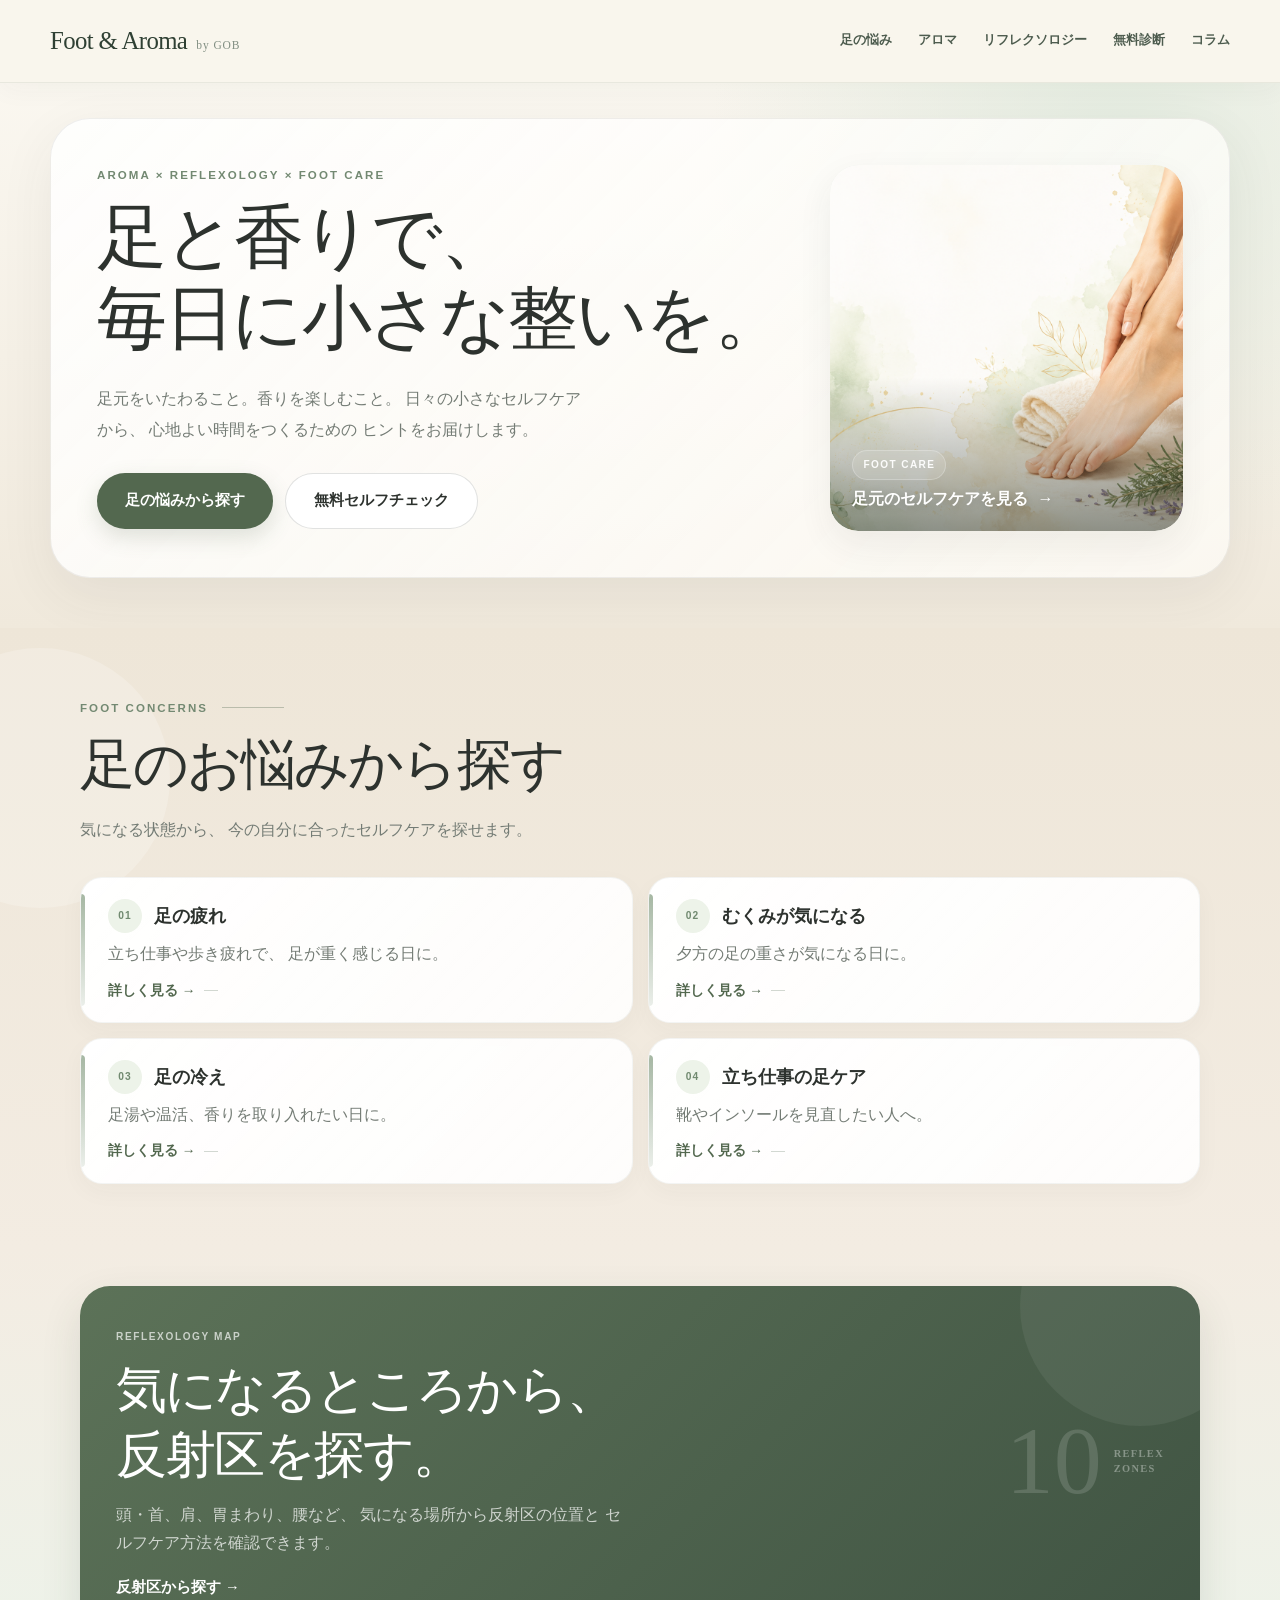
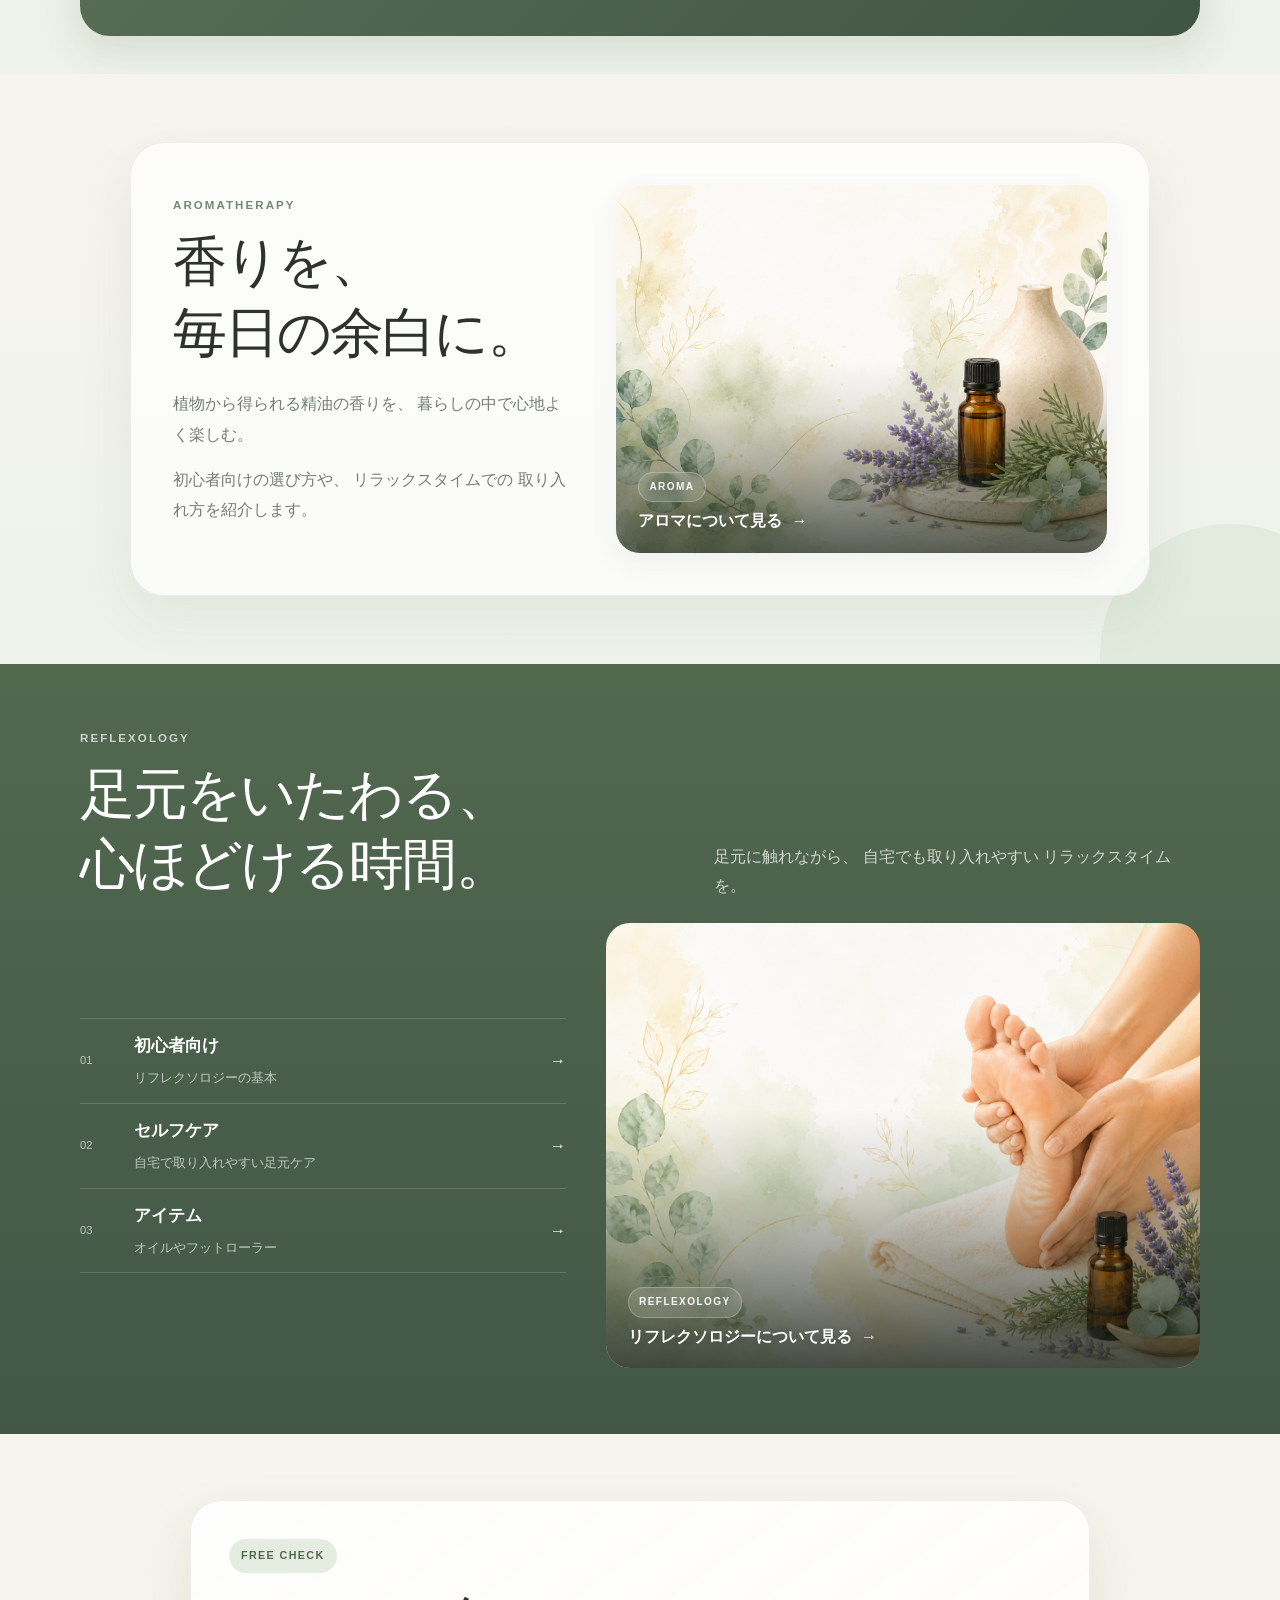
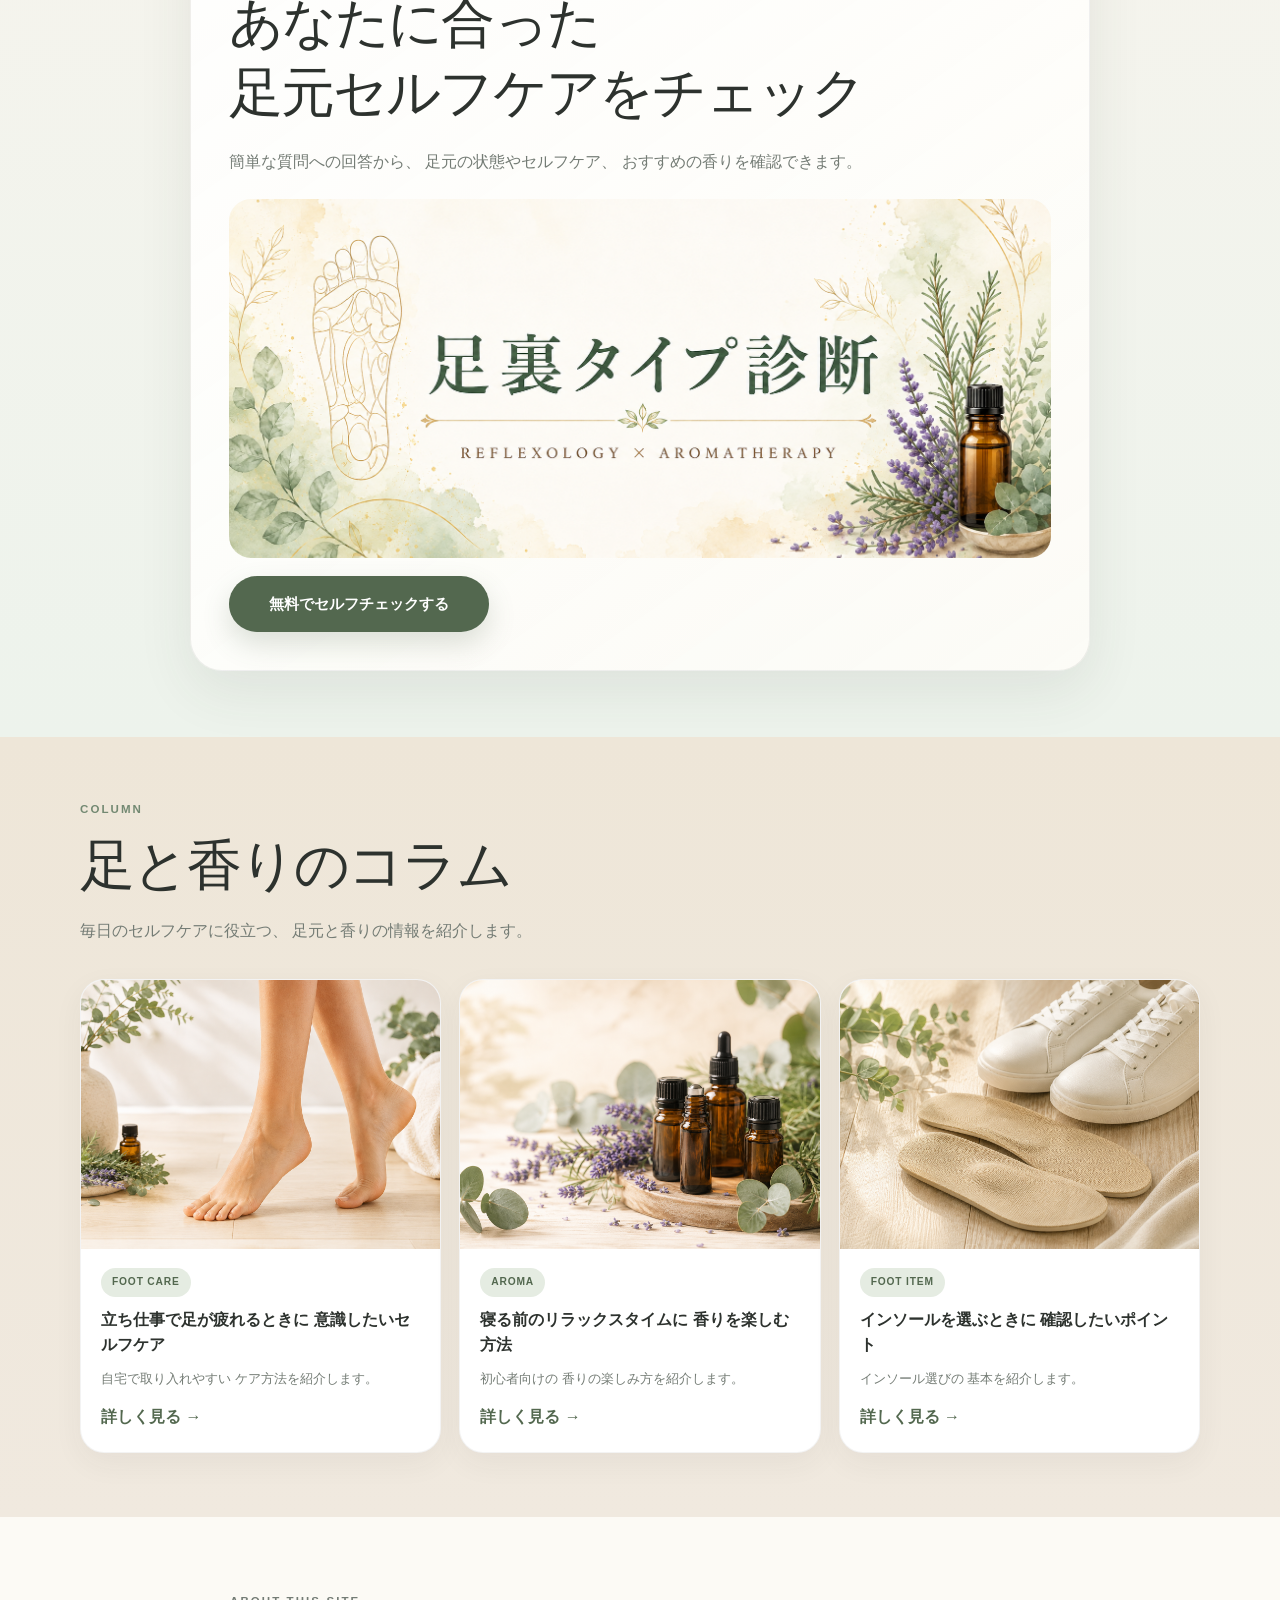
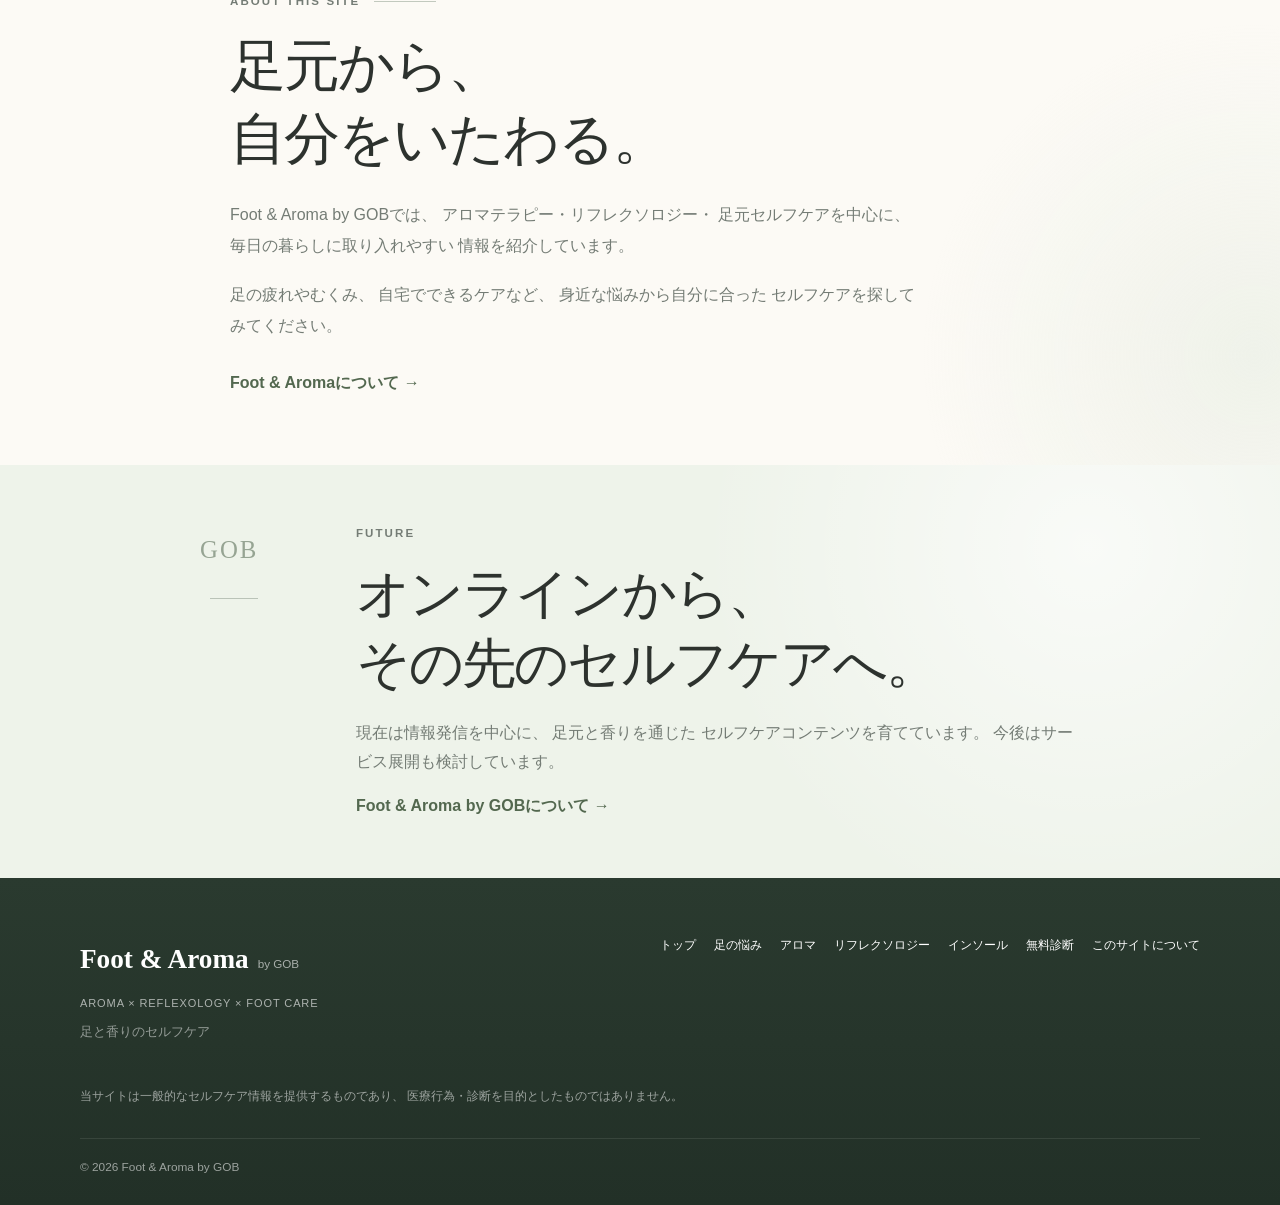
==== commit aab9a2ef: "Add files via upload" ====
--- a/index.html
+++ b/index.html
@@ -767,7 +767,7 @@
 
 
             <p>
-              足裏写真と簡単な質問から、
+              簡単な質問への回答から、
               足元の状態やセルフケア、
               おすすめの香りを確認できます。
             </p>
--- a/style.css
+++ b/style.css
@@ -46,7 +46,7 @@
 
 html {
   scroll-behavior: smooth;
-  scroll-padding-top: 100px;
+  scroll-padding-top: var(--header-height);
 }
 
 body {
@@ -1749,7 +1749,7 @@
 
 
   html {
-    scroll-padding-top: 84px;
+    scroll-padding-top: var(--header-height);
   }
 
 
@@ -4191,7 +4191,7 @@
 ========================================================= */
 
 #reflex-zones {
-  scroll-margin-top: 100px;
+  scroll-margin-top: 0;
 }
 
 .reflex-zones-section {
@@ -4518,12 +4518,12 @@
 
 
   html {
-    scroll-padding-top: 84px;
+    scroll-padding-top: var(--header-height);
   }
 
 
   #reflex-zones {
-    scroll-margin-top: 84px;
+    scroll-margin-top: 0;
   }
 
 
